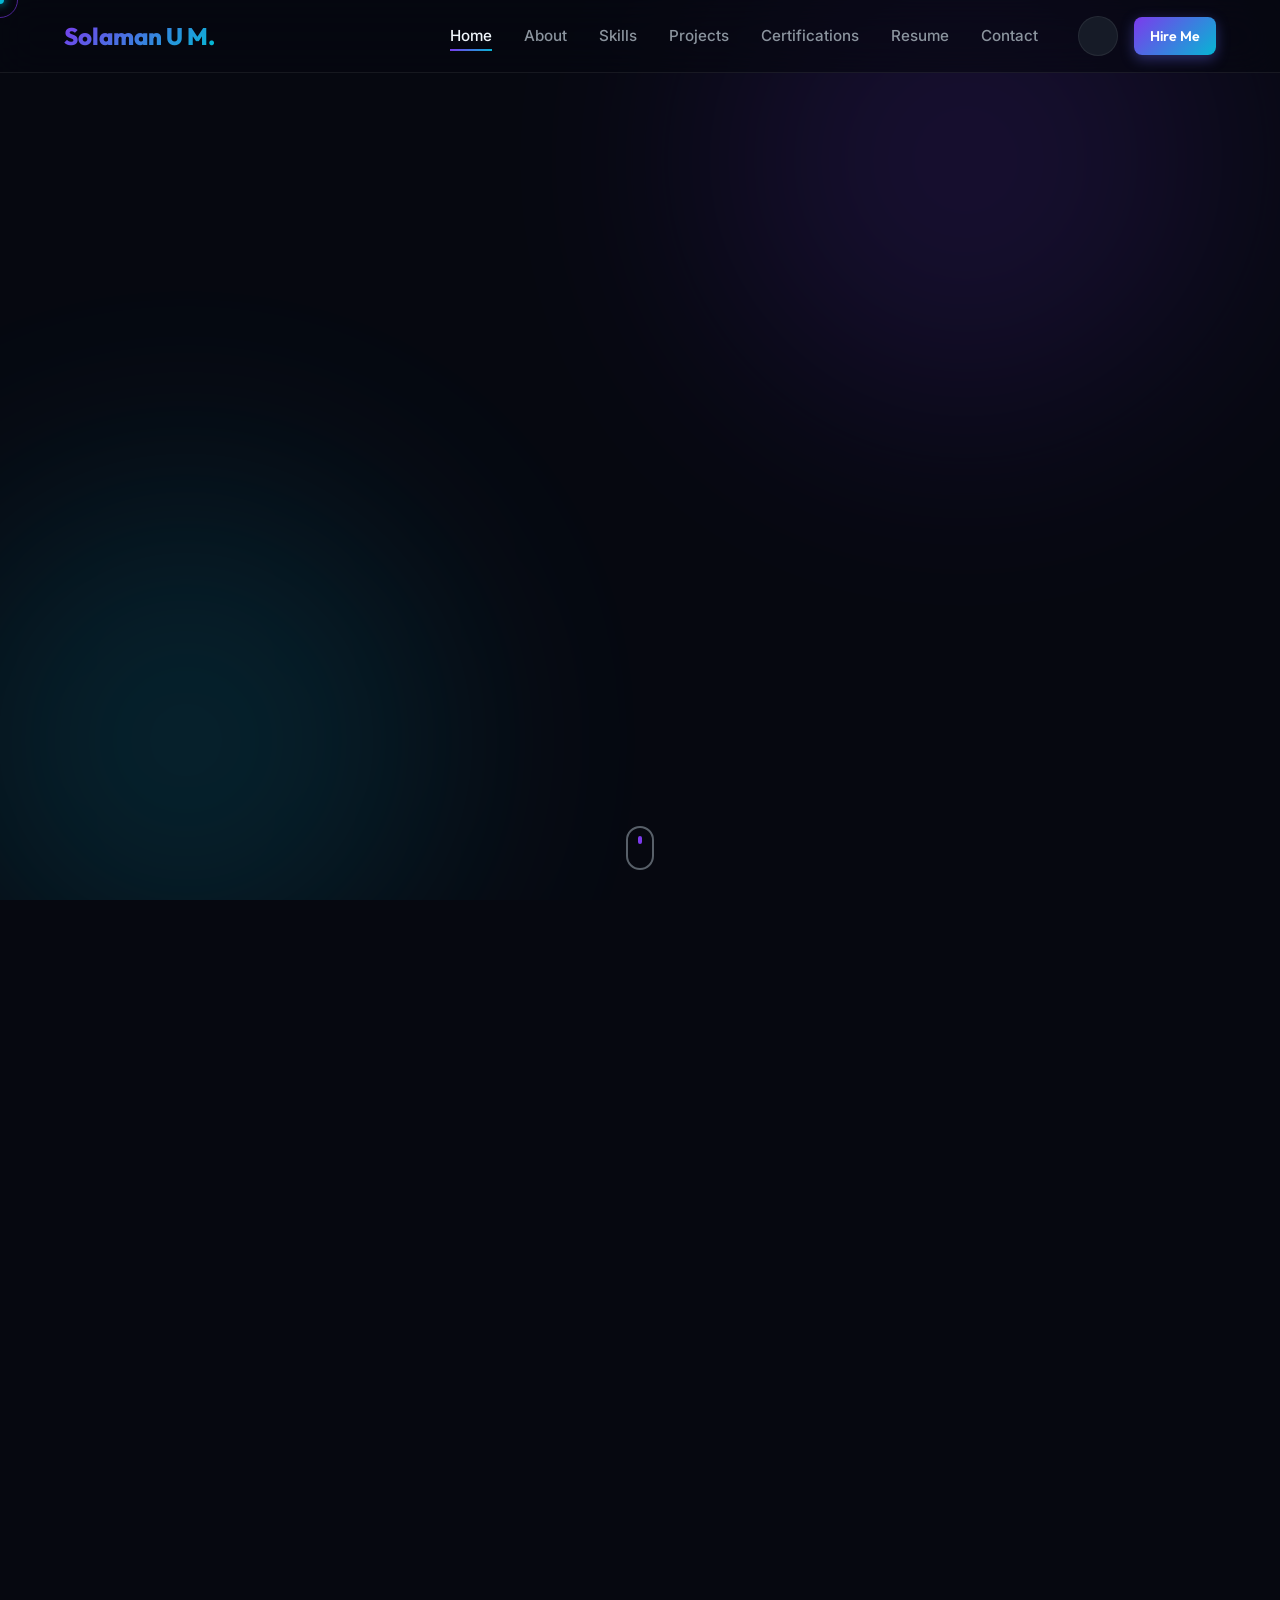
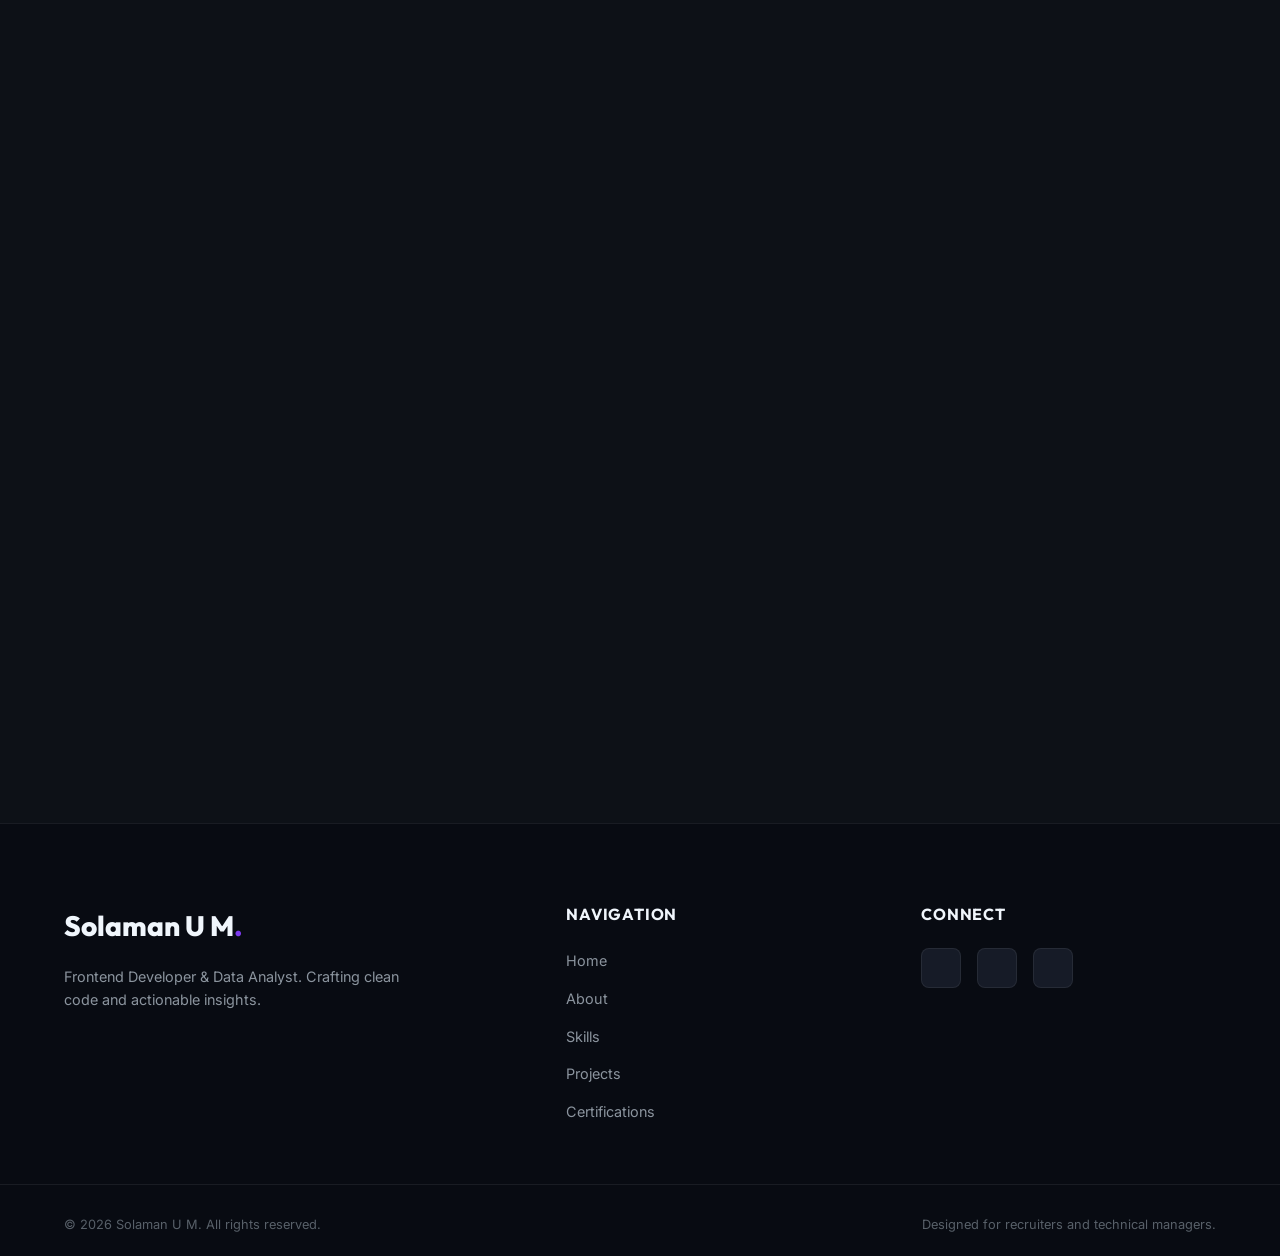
==== index.html @ 1ea19eae "Initial commit" ====
<!DOCTYPE html>
<html lang="en">
<head>
    <meta charset="UTF-8">
    <meta name="viewport" content="width=device-width, initial-scale=1.0">
    <title>Solaman U M | Portfolio - Frontend Developer & Data Analyst</title>
    
    <!-- SEO Meta Tags -->
    <meta name="description" content="Portfolio of Solaman U M, a Frontend Developer and Data Analyst specializing in React.js, Python, Django, Machine Learning, and Power BI. Discover projects, certifications, and resume.">
    <meta name="keywords" content="Solaman U M, Solaman, Portfolio, Frontend Developer, Data Analyst, React, Python, Django, Power BI, Machine Learning, India, MCA, Thrissur">
    <meta name="author" content="Solaman U M">
    
    <!-- Google Fonts -->
    <link rel="preconnect" href="https://fonts.googleapis.com">
    <link rel="preconnect" href="https://fonts.gstatic.com" crossorigin>
    <link href="https://fonts.googleapis.com/css2?family=Inter:wght@300;400;500;600;700&family=Outfit:wght@300;400;500;600;700;800&display=swap" rel="stylesheet">
    
    <!-- Lucide Icons -->
    <script src="https://unpkg.com/lucide@latest"></script>
    
    <!-- Custom CSS -->
    <link rel="stylesheet" href="style.css">
</head>
<body class="dark-mode">

    <!-- Custom Cursor -->
    <div class="cursor-dot" id="cursor-dot"></div>
    <div class="cursor-ring" id="cursor-ring"></div>

    <!-- Scroll Progress Bar -->
    <div class="scroll-progress" id="scroll-progress"></div>

    <!-- Navigation -->
    <nav class="navbar" id="navbar">
        <div class="nav-container">
            <a href="#" class="nav-logo">
                <span class="logo-text-gradient">Solaman U M</span><span class="logo-dot">.</span>
            </a>
            
            <!-- Mobile Menu Toggle -->
            <button class="mobile-toggle" aria-label="Toggle Menu" id="mobile-toggle">
                <i data-lucide="menu" class="menu-icon"></i>
                <i data-lucide="x" class="close-icon hidden"></i>
            </button>
            
            <!-- Nav Links -->
            <div class="nav-menu" id="nav-menu">
                <ul class="nav-list">
                    <li><a href="#home" class="nav-link active">Home</a></li>
                    <li><a href="#about" class="nav-link">About</a></li>
                    <li><a href="#skills" class="nav-link">Skills</a></li>
                    <li><a href="#projects" class="nav-link">Projects</a></li>
                    <li><a href="#certifications" class="nav-link">Certifications</a></li>
                    <li><a href="#resume-section" class="nav-link">Resume</a></li>
                    <li><a href="#contact" class="nav-link">Contact</a></li>
                </ul>
                <div class="nav-actions">
                    <!-- Theme Toggle -->
                    <button class="theme-toggle-btn" id="theme-toggle" aria-label="Toggle Theme">
                        <i data-lucide="sun" class="sun-icon"></i>
                        <i data-lucide="moon" class="moon-icon hidden"></i>
                    </button>
                    <!-- CTA Link -->
                    <a href="#contact" class="btn btn-sm btn-gradient">Hire Me</a>
                </div>
            </div>
        </div>
    </nav>

    <main>
        <!-- Hero Section -->
        <section id="home" class="hero-section">
            <div class="hero-bg-glows">
                <div class="glow glow-1"></div>
                <div class="glow glow-2"></div>
            </div>
            
            <div class="container hero-container">
                <div class="hero-content fade-in-up">
                    <div class="badge-container">
                        <span class="hero-badge">
                            <span class="pulse-dot"></span> Open to Work &amp; Collaborations
                        </span>
                    </div>
                    <p class="hero-greeting">Hi there, I'm</p>
                    <h1 class="hero-title">
                        <span class="hero-name">Solaman U M</span>
                    </h1>
                    <div class="hero-role-line">
                        <span class="role-static">I build&nbsp;</span>
                        <span class="typewriter" id="typewriter"></span><span class="typewriter-cursor">|</span>
                    </div>
                    <p class="hero-description">
                        A passionate <strong class="name-highlight">Frontend Developer &amp; Data Analyst</strong> who ships production-ready apps — from pixel-perfect React UIs to ML-powered dashboards and cloud-deployed microservices.
                    </p>
                    
                    <div class="hero-cta">
                        <a href="#projects" class="btn btn-lg btn-gradient">
                            <span>Explore My Work</span>
                            <i data-lucide="arrow-right" class="icon-sm"></i>
                        </a>
                        <a href="resume.html" target="_blank" class="btn btn-lg btn-outline">
                            <span>View Resume</span>
                            <i data-lucide="file-text" class="icon-sm"></i>
                        </a>
                    </div>
                    
                    <div class="hero-socials">
                        <a href="https://www.linkedin.com/in/solaman-um-b4264427b/" target="_blank" rel="noopener" class="social-pill social-pill--linkedin" aria-label="LinkedIn">
                            <i data-lucide="linkedin" class="social-pill-icon"></i>
                            <span class="social-pill-label">LinkedIn</span>
                        </a>
                        <a href="mailto:solamanum@gmail.com" class="social-pill social-pill--email" aria-label="Send Email">
                            <i data-lucide="message-circle" class="social-pill-icon"></i>
                            <span class="social-pill-label">Message</span>
                        </a>
                        <a href="tel:+919526127632" class="social-pill social-pill--phone" aria-label="Call Phone">
                            <i data-lucide="phone" class="social-pill-icon"></i>
                            <span class="social-pill-label">+91 9526127632</span>
                        </a>
                    </div>

                    <!-- Tech Stack Strip -->
                    <div class="tech-strip">
                        <span class="tech-strip-label">Tech Stack</span>
                        <div class="tech-icons">
                            <span class="tech-icon" title="React.js"><img src="https://cdn.jsdelivr.net/gh/devicons/devicon@latest/icons/react/react-original.svg" alt="React"></span>
                            <span class="tech-icon" title="Python"><img src="https://cdn.jsdelivr.net/gh/devicons/devicon@latest/icons/python/python-original.svg" alt="Python"></span>
                            <span class="tech-icon" title="Next.js"><img src="https://cdn.jsdelivr.net/gh/devicons/devicon@latest/icons/nextjs/nextjs-original.svg" alt="Next.js"></span>
                            <span class="tech-icon" title="TypeScript"><img src="https://cdn.jsdelivr.net/gh/devicons/devicon@latest/icons/typescript/typescript-original.svg" alt="TypeScript"></span>
                            <span class="tech-icon" title="Django"><img src="https://cdn.jsdelivr.net/gh/devicons/devicon@latest/icons/django/django-plain.svg" alt="Django"></span>
                            <span class="tech-icon" title="Docker"><img src="https://cdn.jsdelivr.net/gh/devicons/devicon@latest/icons/docker/docker-original.svg" alt="Docker"></span>
                            <span class="tech-icon" title="Azure"><img src="https://cdn.jsdelivr.net/gh/devicons/devicon@latest/icons/azure/azure-original.svg" alt="Azure"></span>
                            <span class="tech-icon" title="Power BI"><img src="https://cdn.jsdelivr.net/gh/devicons/devicon@latest/icons/javascript/javascript-original.svg" alt="JS"></span>
                        </div>
                    </div>
                </div>
                
                <div class="hero-visual fade-in-up delay-200">
                    <div class="visual-card-wrapper">
                        <!-- Card 1: Code Block -->
                        <div class="visual-card code-card floating-1">
                            <div class="card-header">
                                <span class="dot red"></span>
                                <span class="dot yellow"></span>
                                <span class="dot green"></span>
                                <span class="card-title-text">App.js</span>
                            </div>
                            <pre class="code-content"><code><span class="keyword">const</span> <span class="function">Developer</span> = () => {
  <span class="keyword">return</span> (
    <span class="tag">&lt;</span><span class="component">Portfolio</span><span class="tag">&gt;</span>
      <span class="tag">&lt;</span><span class="component">React</span> <span class="attr">focus</span>=<span class="string">"UI/UX"</span> <span class="tag">/&gt;</span>
      <span class="tag">&lt;</span><span class="component">Python</span> <span class="attr">ML</span>={<span class="variable">true</span>} <span class="tag">/&gt;</span>
      <span class="tag">&lt;</span><span class="component">PowerBI</span> <span class="attr">data</span>=<span class="variable">"metrics"</span> <span class="tag">/&gt;</span>
    <span class="tag">&lt;/</span><span class="component">Portfolio</span><span class="tag">&gt;</span>
  );
}</code></pre>
                        </div>
                        
                        <!-- Card 2: Metrics Dashboard Mockup -->
                        <div class="visual-card metrics-card floating-2">
                            <div class="metrics-header">
                                <span class="metrics-title">ML Accuracy</span>
                                <span class="metrics-value text-gradient">85%</span>
                            </div>
                            <div class="metrics-chart">
                                <div class="bar-chart-container">
                                    <div class="chart-bar" style="height: 45%;"></div>
                                    <div class="chart-bar" style="height: 60%;"></div>
                                    <div class="chart-bar active" style="height: 85%;"></div>
                                    <div class="chart-bar" style="height: 50%;"></div>
                                    <div class="chart-bar" style="height: 70%;"></div>
                                </div>
                            </div>
                            <p class="metrics-label">Breast Cancer Prediction Model</p>
                        </div>
                        
                        <!-- Card 3: Profile Summary Mini -->
                        <div class="visual-card profile-card floating-3">
                            <div class="profile-header">
                                <div class="profile-avatar">S</div>
                                <div class="profile-meta">
                                    <h4>Solaman U M</h4>
                                    <p>MCA Candidate</p>
                                </div>
                            </div>
                            <div class="tag-cloud">
                                <span class="mini-tag">React.js</span>
                                <span class="mini-tag">Python</span>
                                <span class="mini-tag">Django</span>
                                <span class="mini-tag">Power BI</span>
                            </div>
                        </div>
                    </div>
                </div>
            </div>
            
            <a href="#about" class="scroll-indicator" aria-label="Scroll Down">
                <span class="mouse-icon">
                    <span class="wheel"></span>
                </span>
            </a>
        </section>

        <!-- About Section -->
        <section id="about" class="about-section section-padding">
            <div class="container">
                <div class="section-title-wrapper fade-in-up">
                    <span class="section-subtitle">Who I Am</span>
                    <h2 class="section-title">About Me</h2>
                    <div class="title-underline"></div>
                </div>
                
                <div class="about-grid">
                    <div class="about-info-panel fade-in-up">
                        <h3 class="about-heading">Blending technical expertise with analytical insights</h3>
                        <p class="about-text">
                            I am currently pursuing my <strong>Master's degree in Computer Applications (MCA)</strong> at the <em>Nehru College of Engineering and Research Centre</em> in Thrissur, India (Class of 2026). My academic foundation, combined with hands-on project experience, has enabled me to bridge the gap between creative frontend development and complex data engineering.
                        </p>
                        <p class="about-text">
                            Whether it's building interactive user interfaces with <strong>React.js</strong> and <strong>Bootstrap</strong> or deploying custom machine learning models using <strong>Flask</strong> and <strong>Django</strong>, I thrive on writing clean, maintainable code. My experience extends to data visualization with <strong>Power BI</strong>, where I uncover key drivers that help improve marketing and product strategies.
                        </p>
                        
                        <div class="about-details-list">
                            <div class="detail-item">
                                <i data-lucide="graduation-cap" class="detail-icon"></i>
                                <div>
                                    <h5>MCA Graduate Program</h5>
                                    <p>Nehru College of Engineering (2024 - 2026)</p>
                                </div>
                            </div>
                            <div class="detail-item">
                                <i data-lucide="map-pin" class="detail-icon"></i>
                                <div>
                                    <h5>Location</h5>
                                    <p>Thrissur, Kerala, India</p>
                                </div>
                            </div>
                            <div class="detail-item">
                                <i data-lucide="briefcase" class="detail-icon"></i>
                                <div>
                                    <h5>Interests</h5>
                                    <p>Frontend Development, Web Apps, ML, NLP & Data Analytics</p>
                                </div>
                            </div>
                        </div>
                    </div>
                    
                    <div class="about-stats-panel fade-in-up delay-200">
                        <div class="stat-card">
                            <div class="stat-num text-gradient">6+</div>
                            <div class="stat-label">Core Projects Completed</div>
                        </div>
                        <div class="stat-card">
                            <div class="stat-num text-gradient">15+</div>
                            <div class="stat-label">Industry Certifications</div>
                        </div>
                        <div class="stat-card">
                            <div class="stat-num text-gradient">95%</div>
                            <div class="stat-label">Client/User Satisfaction</div>
                        </div>
                        <div class="stat-card">
                            <div class="stat-num text-gradient">40%</div>
                            <div class="stat-label">ML Data Processing Speedup</div>
                        </div>
                    </div>
                </div>
            </div>
        </section>

        <!-- Skills Section -->
        <section id="skills" class="skills-section section-padding bg-alt">
            <div class="container">
                <div class="section-title-wrapper fade-in-up">
                    <span class="section-subtitle">What I Bring to the Table</span>
                    <h2 class="section-title">Skills & Interests</h2>
                    <div class="title-underline"></div>
                </div>
                
                <div class="skills-grid">
                    <!-- Frontend Skills -->
                    <div class="skills-card fade-in-up">
                        <div class="skills-header">
                            <i data-lucide="layout" class="skills-cat-icon"></i>
                            <h3>Frontend Technologies</h3>
                        </div>
                        <p class="skills-desc">Designing highly responsive, modular, and accessible user interfaces.</p>
                        <ul class="skills-list">
                            <li>
                                <div class="skill-name-percent">
                                    <span>React.js</span>
                                    <span>80%</span>
                                </div>
                                <div class="progress-bar"><div class="progress-fill" data-percent="80%"></div></div>
                            </li>
                            <li>
                                <div class="skill-name-percent">
                                    <span>HTML5 & CSS3</span>
                                    <span>90%</span>
                                </div>
                                <div class="progress-bar"><div class="progress-fill" data-percent="90%"></div></div>
                            </li>
                            <li>
                                <div class="skill-name-percent">
                                    <span>Bootstrap</span>
                                    <span>85%</span>
                                </div>
                                <div class="progress-bar"><div class="progress-fill" data-percent="85%"></div></div>
                            </li>
                        </ul>
                    </div>

                    <!-- Programming & Backend -->
                    <div class="skills-card fade-in-up delay-100">
                        <div class="skills-header">
                            <i data-lucide="code" class="skills-cat-icon"></i>
                            <h3>Programming & Backend</h3>
                        </div>
                        <p class="skills-desc">Writing clean logical code and creating backend services/APIs.</p>
                        <ul class="skills-list">
                            <li>
                                <div class="skill-name-percent">
                                    <span>Python (Flask/Django)</span>
                                    <span>85%</span>
                                </div>
                                <div class="progress-bar"><div class="progress-fill" data-percent="85%"></div></div>
                            </li>
                            <li>
                                <div class="skill-name-percent">
                                    <span>C++</span>
                                    <span>75%</span>
                                </div>
                                <div class="progress-bar"><div class="progress-fill" data-percent="75%"></div></div>
                            </li>
                            <li>
                                <div class="skill-name-percent">
                                    <span>SQL Databases</span>
                                    <span>80%</span>
                                </div>
                                <div class="progress-bar"><div class="progress-fill" data-percent="80%"></div></div>
                            </li>
                        </ul>
                    </div>

                    <!-- Data Analytics & ML -->
                    <div class="skills-card fade-in-up delay-200">
                        <div class="skills-header">
                            <i data-lucide="bar-chart-2" class="skills-cat-icon"></i>
                            <h3>Data Analytics & ML</h3>
                        </div>
                        <p class="skills-desc">Applying statistical models and visualizing insights to guide actions.</p>
                        <ul class="skills-list">
                            <li>
                                <div class="skill-name-percent">
                                    <span>Power BI (Visualization)</span>
                                    <span>85%</span>
                                </div>
                                <div class="progress-bar"><div class="progress-fill" data-percent="85%"></div></div>
                            </li>
                            <li>
                                <div class="skill-name-percent">
                                    <span>Scikit-learn & Pandas</span>
                                    <span>80%</span>
                                </div>
                                <div class="progress-bar"><div class="progress-fill" data-percent="80%"></div></div>
                            </li>
                            <li>
                                <div class="skill-name-percent">
                                    <span>Supervised/Unsupervised ML</span>
                                    <span>75%</span>
                                </div>
                                <div class="progress-bar"><div class="progress-fill" data-percent="75%"></div></div>
                            </li>
                        </ul>
                    </div>

                    <!-- Soft Skills -->
                    <div class="skills-card fade-in-up delay-300">
                        <div class="skills-header">
                            <i data-lucide="users" class="skills-cat-icon"></i>
                            <h3>Professional Qualities</h3>
                        </div>
                        <p class="skills-desc">Critical competencies that facilitate team success and project execution.</p>
                        <ul class="skills-list">
                            <li>
                                <div class="skill-name-percent">
                                    <span>Data-driven Decision Making</span>
                                    <span>90%</span>
                                </div>
                                <div class="progress-bar"><div class="progress-fill" data-percent="90%"></div></div>
                            </li>
                            <li>
                                <div class="skill-name-percent">
                                    <span>Critical Thinking & Logic</span>
                                    <span>85%</span>
                                </div>
                                <div class="progress-bar"><div class="progress-fill" data-percent="85%"></div></div>
                            </li>
                            <li>
                                <div class="skill-name-percent">
                                    <span>Agile Software Development</span>
                                    <span>80%</span>
                                </div>
                                <div class="progress-bar"><div class="progress-fill" data-percent="80%"></div></div>
                            </li>
                        </ul>
                    </div>
                </div>
            </div>
        </section>

        <!-- Projects Section -->
        <section id="projects" class="projects-section section-padding">
            <div class="container">
                <div class="section-title-wrapper fade-in-up">
                    <span class="section-subtitle">My Portfolio</span>
                    <h2 class="section-title">Featured Projects</h2>
                    <div class="title-underline"></div>
                </div>

                <!-- Projects Filter Buttons -->
                <div class="filter-wrapper fade-in-up">
                    <button class="filter-btn active" data-filter="all">All Projects</button>
                    <button class="filter-btn" data-filter="web">Web Dev</button>
                    <button class="filter-btn" data-filter="ml">ML & NLP</button>
                    <button class="filter-btn" data-filter="analytics">Data Analytics</button>
                </div>

                <!-- Projects Grid -->
                <div class="projects-grid">
                    <!-- Project POC 46: Creator Distribution Funnel -->
                    <article class="project-card fade-in-up" data-category="web">
                        <div class="project-img-placeholder gradient-project-5">
                            <i data-lucide="pie-chart" class="project-icon-bg"></i>
                            <div class="project-badge">Full Stack / Azure</div>
                        </div>
                        <div class="project-info">
                            <h3 class="project-title">POC 46 Creator Distribution Funnel</h3>
                            <p class="project-summary">Designed, developed, and deployed an interactive distribution model forecasting creator analytics. Developed during the Real Rails Internship Program.</p>
                            
                            <ul class="project-points">
                                <li>Engineered a fast, responsive frontend using Next.js, TypeScript, and Tailwind CSS following Spec-Driven Development.</li>
                                <li>Built the backend API using FastAPI and deployed the containerized system (Docker) on Azure Container Apps.</li>
                            </ul>
                            
                            <div class="project-tags">
                                <span>Next.js</span>
                                <span>FastAPI</span>
                                <span>Tailwind CSS</span>
                                <span>Docker</span>
                                <span>Azure</span>
                            </div>
                            
                            <div class="project-links">
                                <a href="https://github.com/solaman-um-b4264427b" target="_blank" rel="noopener" class="project-link" aria-label="GitHub Repository">
                                    <i data-lucide="github"></i> Code
                                </a>
                                <a href="https://lnkd.in/gmwh8nF4" target="_blank" rel="noopener" class="project-link" aria-label="Live Demo">
                                    <i data-lucide="external-link"></i> Demo
                                </a>
                            </div>
                        </div>
                    </article>

                    <!-- Project POC 42: Mobile Ad Journey -->
                    <article class="project-card fade-in-up delay-100" data-category="web">
                        <div class="project-img-placeholder gradient-project-1">
                            <i data-lucide="navigation" class="project-icon-bg"></i>
                            <div class="project-badge">Cloud Web App</div>
                        </div>
                        <div class="project-info">
                            <h3 class="project-title">POC 42 Mobile Ad Journey</h3>
                            <p class="project-summary">Developed a cloud-deployed ad journey tracker visualizing ad routing, user flows, and conversion metrics.</p>
                            
                            <ul class="project-points">
                                <li>Implemented responsive frontend modules with Next.js, TypeScript, and Tailwind CSS.</li>
                                <li>Configured Docker images and managed automated pipelines for deployment on Azure Container Apps.</li>
                            </ul>
                            
                            <div class="project-tags">
                                <span>Next.js</span>
                                <span>TypeScript</span>
                                <span>Tailwind CSS</span>
                                <span>Docker</span>
                                <span>Azure</span>
                            </div>
                            
                            <div class="project-links">
                                <a href="https://github.com/solaman-um-b4264427b" target="_blank" rel="noopener" class="project-link" aria-label="GitHub Repository">
                                    <i data-lucide="github"></i> Code
                                </a>
                                <a href="https://lnkd.in/g8vgKG-G" target="_blank" rel="noopener" class="project-link" aria-label="Live Demo">
                                    <i data-lucide="external-link"></i> Demo
                                </a>
                            </div>
                        </div>
                    </article>

                    <!-- Project 1: Breast Cancer Prediction -->
                    <article class="project-card fade-in-up" data-category="ml">
                        <div class="project-img-placeholder gradient-project-1">
                            <i data-lucide="activity" class="project-icon-bg"></i>
                            <div class="project-badge">Machine Learning</div>
                        </div>
                        <div class="project-info">
                            <h3 class="project-title">Breast Cancer Prediction Web App</h3>
                            <p class="project-summary">Enhanced a classification model with 85% accuracy using clinical data from 500+ patients and deployed it with Flask.</p>
                            
                            <ul class="project-points">
                                <li>Implemented Flask API interface enabling real-time diagnostic predictions with a 95% user satisfaction rating.</li>
                                <li>Integrated data preprocessing pipelines, optimizing loading and visualization processes by 40%.</li>
                            </ul>
                            
                            <div class="project-tags">
                                <span>Python</span>
                                <span>Flask</span>
                                <span>Scikit-learn</span>
                                <span>Pandas</span>
                                <span>HTML/CSS</span>
                            </div>
                            
                            <div class="project-links">
                                <a href="https://github.com/solaman-um-b4264427b" target="_blank" rel="noopener" class="project-link" aria-label="GitHub Repository">
                                    <i data-lucide="github"></i> Code
                                </a>
                                <a href="#" class="project-link disabled" onclick="return false;" aria-label="Live Demo Unavailable">
                                    <i data-lucide="external-link"></i> Demo
                                </a>
                            </div>
                        </div>
                    </article>

                    <!-- Project 2: Book Recommending Chatbot -->
                    <article class="project-card fade-in-up delay-100" data-category="ml">
                        <div class="project-img-placeholder gradient-project-2">
                            <i data-lucide="message-square" class="project-icon-bg"></i>
                            <div class="project-badge">NLP / Chatbot</div>
                        </div>
                        <div class="project-info">
                            <h3 class="project-title">RASA Book Recommending Chatbot</h3>
                            <p class="project-summary">Developed an automated conversational agent using the Rasa framework to assist users in selecting and reviewing books.</p>
                            
                            <ul class="project-points">
                                <li>Designed intents (ask_book_recommendation, ask_user_reviews) and custom actions to output contextual suggestions.</li>
                                <li>Configured slots, entities, and forms to extract user preferences, with a fully interactive web messaging interface.</li>
                            </ul>
                            
                            <div class="project-tags">
                                <span>Rasa NLU</span>
                                <span>Python</span>
                                <span>JSON APIs</span>
                                <span>JavaScript</span>
                            </div>
                            
                            <div class="project-links">
                                <a href="https://github.com/solaman-um-b4264427b" target="_blank" rel="noopener" class="project-link" aria-label="GitHub Repository">
                                    <i data-lucide="github"></i> Code
                                </a>
                                <a href="#" class="project-link disabled" onclick="return false;">
                                    <i data-lucide="external-link"></i> Demo
                                </a>
                            </div>
                        </div>
                    </article>

                    <!-- Project 3: Spotify Explicit Content Analysis -->
                    <article class="project-card fade-in-up delay-200" data-category="ml">
                        <div class="project-img-placeholder gradient-project-3">
                            <i data-lucide="music" class="project-icon-bg"></i>
                            <div class="project-badge">NLP & Analytics</div>
                        </div>
                        <div class="project-info">
                            <h3 class="project-title">Spotify Explicit Lyrics Analysis</h3>
                            <p class="project-summary">Preprocessed and analyzed over 10,000 song lyrics using Natural Language Processing techniques to predict track popularity.</p>
                            
                            <ul class="project-points">
                                <li>Engineered NLP pipelines using tokenization, stopword removal, and lemmatization for feature extraction.</li>
                                <li>Achieved 82% classification accuracy matching emotional sentiments and explicit markers against global rating indexes.</li>
                            </ul>
                            
                            <div class="project-tags">
                                <span>Python</span>
                                <span>NLP</span>
                                <span>NLTK / SpaCy</span>
                                <span>Scikit-learn</span>
                                <span>Pandas</span>
                            </div>
                            
                            <div class="project-links">
                                <a href="https://github.com/solaman-um-b4264427b" target="_blank" rel="noopener" class="project-link" aria-label="GitHub Repository">
                                    <i data-lucide="github"></i> Code
                                </a>
                                <a href="#" class="project-link disabled" onclick="return false;">
                                    <i data-lucide="external-link"></i> Demo
                                </a>
                            </div>
                        </div>
                    </article>

                    <!-- Project 4: Hot Wheels E-commerce -->
                    <article class="project-card fade-in-up" data-category="web">
                        <div class="project-img-placeholder gradient-project-4">
                            <i data-lucide="shopping-bag" class="project-icon-bg"></i>
                            <div class="project-badge">Django Web App</div>
                        </div>
                        <div class="project-info">
                            <h3 class="project-title">Hot Wheels E-Commerce Platform</h3>
                            <p class="project-summary">Built a Django-based online marketplace for collectible toy cars, integrating catalog browsing, cart actions, and checkouts.</p>
                            
                            <ul class="project-points">
                                <li>Developed clean CRUD operations, Django session-based shopping cart management, and user authentication modules.</li>
                                <li>Engineered a custom administrator dashboard to update product inventories, monitor stock logs, and track sales metrics.</li>
                            </ul>
                            
                            <div class="project-tags">
                                <span>Python</span>
                                <span>Django</span>
                                <span>SQLite</span>
                                <span>HTML5/CSS3</span>
                                <span>Bootstrap</span>
                            </div>
                            
                            <div class="project-links">
                                <a href="https://github.com/solaman-um-b4264427b" target="_blank" rel="noopener" class="project-link" aria-label="GitHub Repository">
                                    <i data-lucide="github"></i> Code
                                </a>
                                <a href="#" class="project-link disabled" onclick="return false;">
                                    <i data-lucide="external-link"></i> Demo
                                </a>
                            </div>
                        </div>
                    </article>

                    <!-- Project 5: Play Store Analysis -->
                    <article class="project-card fade-in-up delay-100" data-category="analytics">
                        <div class="project-img-placeholder gradient-project-5">
                            <i data-lucide="pie-chart" class="project-icon-bg"></i>
                            <div class="project-badge">Business Intelligence</div>
                        </div>
                        <div class="project-info">
                            <h3 class="project-title">Play Store Apps Download Analysis</h3>
                            <p class="project-summary">Conducted descriptive and predictive diagnostic analyses on 1M+ Google Play Store records via custom Power BI reports.</p>
                            
                            <ul class="project-points">
                                <li>Isolated key ranking parameters driving user installations, resulting in a 20% improvement in targeted app marketing strategies.</li>
                                <li>Designed interactive cross-filtering dashboards highlighting metrics on sizing, pricing, and category performance.</li>
                            </ul>
                            
                            <div class="project-tags">
                                <span>Power BI</span>
                                <span>DAX</span>
                                <span>Data Modeling</span>
                                <span>Excel</span>
                                <span>SQL</span>
                            </div>
                            
                            <div class="project-links">
                                <a href="https://www.linkedin.com/in/solaman-um-b4264427b/" target="_blank" rel="noopener" class="project-link">
                                    <i data-lucide="linkedin"></i> View Details
                                </a>
                            </div>
                        </div>
                    </article>

                    <!-- Project 6: College Canteen System -->
                    <article class="project-card fade-in-up delay-200" data-category="web">
                        <div class="project-img-placeholder gradient-project-6">
                            <i data-lucide="coffee" class="project-icon-bg"></i>
                            <div class="project-badge">Full Stack System</div>
                        </div>
                        <div class="project-info">
                            <h3 class="project-title">Digital College Canteen Manager</h3>
                            <p class="project-summary">Created an online dining manager system that enables easy booking of food items, streamlining canteen access for all users.</p>
                            
                            <ul class="project-points">
                                <li>Developed pre-booking capabilities to reduce long on-site lines and manage kitchen inventories.</li>
                                <li>Integrated centralized logs to generate reports on daily demand, waste metrics, and peak transaction hours.</li>
                            </ul>
                            
                            <div class="project-tags">
                                <span>React.js</span>
                                <span>Node.js</span>
                                <span>SQL</span>
                                <span>Express</span>
                                <span>CSS Modules</span>
                            </div>
                            
                            <div class="project-links">
                                <a href="https://github.com/solaman-um-b4264427b" target="_blank" rel="noopener" class="project-link" aria-label="GitHub Repository">
                                    <i data-lucide="github"></i> Code
                                </a>
                                <a href="#" class="project-link disabled" onclick="return false;">
                                    <i data-lucide="external-link"></i> Demo
                                </a>
                            </div>
                        </div>
                    </article>
                </div>
            </div>
        </section>

        <!-- Certifications Section -->
        <section id="certifications" class="certifications-section section-padding bg-alt">
            <div class="container">
                <div class="section-title-wrapper fade-in-up">
                    <span class="section-subtitle">Credentials</span>
                    <h2 class="section-title">Certifications & Training</h2>
                    <div class="title-underline"></div>
                </div>

                <div class="certifications-grid">
                    <!-- IIT Bombay Python -->
                    <div class="cert-card fade-in-up">
                        <div class="cert-icon-box">
                            <i data-lucide="award" class="cert-icon"></i>
                        </div>
                        <div class="cert-body">
                            <h4>Python Programming</h4>
                            <p class="cert-issuer">IIT Bombay (via EduPyramids)</p>
                            <span class="cert-date">Issued: 2024</span>
                        </div>
                    </div>

                    <!-- Cloud Computing NPTEL -->
                    <div class="cert-card fade-in-up delay-50">
                        <div class="cert-icon-box">
                            <i data-lucide="cloud" class="cert-icon"></i>
                        </div>
                        <div class="cert-body">
                            <h4>Cloud Computing</h4>
                            <p class="cert-issuer">NPTEL / SWAYAM</p>
                            <span class="cert-date">National Coordination</span>
                        </div>
                    </div>

                    <!-- IBM Data Analytics -->
                    <div class="cert-card fade-in-up delay-100">
                        <div class="cert-icon-box">
                            <i data-lucide="binary" class="cert-icon"></i>
                        </div>
                        <div class="cert-body">
                            <h4>Data Analytics Certificate</h4>
                            <p class="cert-issuer">IBM Professional</p>
                            <span class="cert-date">Data Mining & Wrangling</span>
                        </div>
                    </div>

                    <!-- Full Stack Intro Django -->
                    <div class="cert-card fade-in-up delay-150">
                        <div class="cert-icon-box">
                            <i data-lucide="server" class="cert-icon"></i>
                        </div>
                        <div class="cert-body">
                            <h4>Introduction to Full Stack Web Development</h4>
                            <p class="cert-issuer">Python & Django Specialist</p>
                            <span class="cert-date">Backend Integration</span>
                        </div>
                    </div>

                    <!-- Bigdata Analytics & Data Science -->
                    <div class="cert-card fade-in-up delay-200">
                        <div class="cert-icon-box">
                            <i data-lucide="database" class="cert-icon"></i>
                        </div>
                        <div class="cert-body">
                            <h4>Bigdata Analytics and Data Science</h4>
                            <p class="cert-issuer">National Council for Technology & Training</p>
                            <span class="cert-date">Corporate Training</span>
                        </div>
                    </div>

                    <!-- SQL Basic -->
                    <div class="cert-card fade-in-up delay-250">
                        <div class="cert-icon-box">
                            <i data-lucide="key-round" class="cert-icon"></i>
                        </div>
                        <div class="cert-body">
                            <h4>SQL (Basic)</h4>
                            <p class="cert-issuer">Relational Database Queries</p>
                            <span class="cert-date">Schema Design & Indexing</span>
                        </div>
                    </div>
                </div>

                <!-- Real Rails Internship Achievement -->
                <div class="real-rails-showcase fade-in-up">
                    <div class="rr-header">
                        <div class="rr-badge-row">
                            <span class="rr-badge">🎓 Internship Completion</span>
                            <span class="rr-date">2025 · Infocreon Solutions Pvt. Ltd.</span>
                        </div>
                        <div class="rr-title-row">
                            <i data-lucide="trophy" class="rr-trophy-icon"></i>
                            <div>
                                <h3>Real Rails Internship Program</h3>
                                <p>Successfully completed an industry-grade engineering internship — moving products from <strong>idea → development → testing → cloud deployment</strong> following Spec-Driven Development practices.</p>
                            </div>
                        </div>
                    </div>

                    <div class="rr-body">
                        <div class="rr-skills-col">
                            <h4 class="rr-col-title"><i data-lucide="layers"></i> Technologies Mastered</h4>
                            <ul class="rr-skills-list">
                                <li><i data-lucide="check-circle-2"></i> Next.js, TypeScript &amp; Tailwind CSS</li>
                                <li><i data-lucide="check-circle-2"></i> FastAPI Backend Development</li>
                                <li><i data-lucide="check-circle-2"></i> Data Visualization &amp; Dashboard Engineering</li>
                                <li><i data-lucide="check-circle-2"></i> Docker Containerization</li>
                                <li><i data-lucide="check-circle-2"></i> Azure Container Apps (Cloud Deployment)</li>
                                <li><i data-lucide="check-circle-2"></i> Spec-Driven Development Methodology</li>
                                <li><i data-lucide="check-circle-2"></i> Selenium Automation Testing</li>
                                <li><i data-lucide="check-circle-2"></i> Introduction to Agentic AI Concepts</li>
                            </ul>
                        </div>

                        <div class="rr-projects-col">
                            <h4 class="rr-col-title"><i data-lucide="rocket"></i> Deployed Projects</h4>
                            <a href="https://lnkd.in/g8vgKG-G" target="_blank" rel="noopener" class="rr-project-card">
                                <div class="rr-project-icon" style="background: linear-gradient(135deg,#6366f1,#06b6d4);">
                                    <i data-lucide="navigation"></i>
                                </div>
                                <div class="rr-project-info">
                                    <span class="rr-project-name">POC 42 · Mobile Ad Journey</span>
                                    <span class="rr-project-stack">Next.js · FastAPI · Docker · Azure</span>
                                </div>
                                <i data-lucide="external-link" class="rr-ext-icon"></i>
                            </a>
                            <a href="https://lnkd.in/gmwh8nF4" target="_blank" rel="noopener" class="rr-project-card">
                                <div class="rr-project-icon" style="background: linear-gradient(135deg,#f59e0b,#ef4444);">
                                    <i data-lucide="pie-chart"></i>
                                </div>
                                <div class="rr-project-info">
                                    <span class="rr-project-name">POC 46 · Creator Distribution Funnel</span>
                                    <span class="rr-project-stack">Next.js · FastAPI · Docker · Azure</span>
                                </div>
                                <i data-lucide="external-link" class="rr-ext-icon"></i>
                            </a>

                            <div class="rr-footer-links">
                                <a href="https://lnkd.in/gKkWWT-n" target="_blank" rel="noopener" class="rr-verify-btn">
                                    <i data-lucide="badge-check"></i> View Certificate
                                </a>
                                <a href="https://www.linkedin.com/in/solaman-um-b4264427b/" target="_blank" rel="noopener" class="rr-verify-btn rr-li-btn">
                                    <i data-lucide="linkedin"></i> LinkedIn Post
                                </a>
                            </div>
                        </div>
                    </div>
                </div>

                <!-- Infosys Springboard Sub-Section -->
                <div class="springboard-showcase fade-in-up">
                    <div class="springboard-header">
                        <i data-lucide="check-square" class="springboard-icon"></i>
                        <div>
                            <h3>Infosys Springboard Accreditations</h3>
                            <p>Completed intensive training paths covering fundamental engineering concepts:</p>
                        </div>
                    </div>
                    <div class="springboard-chips-container">
                        <span class="springboard-chip">Business Intelligence</span>
                        <span class="springboard-chip">ER Modeling</span>
                        <span class="springboard-chip">Multidimensional Data Modeling</span>
                        <span class="springboard-chip">Agile Software Development</span>
                        <span class="springboard-chip">Microsoft Power BI</span>
                        <span class="springboard-chip">Advanced Excel Analytics</span>
                        <span class="springboard-chip">Data Science Fundamentals</span>
                        <span class="springboard-chip">Cloud Technologies</span>
                        <span class="springboard-chip">Big Data Architecture</span>
                        <span class="springboard-chip">Software Engineering Principles</span>
                    </div>
                </div>
            </div>
        </section>

        <!-- Resume Section -->
        <section id="resume-section" class="resume-section-preview section-padding">
            <div class="container">
                <div class="section-title-wrapper fade-in-up">
                    <span class="section-subtitle">Education & Timeline</span>
                    <h2 class="section-title">Academic & Resume Details</h2>
                    <div class="title-underline"></div>
                </div>

                <div class="resume-preview-container fade-in-up">
                    <div class="resume-preview-sidebar">
                        <div class="preview-avatar">S</div>
                        <h3>Solaman U M</h3>
                        <p class="preview-role">Frontend Developer & Data Analyst</p>
                        
                        <div class="preview-contact-info">
                            <div class="p-info-item">
                                <i data-lucide="mail"></i>
                                <span>solamanum@gmail.com</span>
                            </div>
                            <div class="p-info-item">
                                <i data-lucide="phone"></i>
                                <span>+91-9526127632</span>
                            </div>
                            <div class="p-info-item">
                                <i data-lucide="map-pin"></i>
                                <span>Thrissur, Kerala, India</span>
                            </div>
                        </div>

                        <a href="resume.html" target="_blank" class="btn btn-md btn-gradient btn-full">
                            <i data-lucide="printer"></i>
                            <span>Print / Save Resume</span>
                        </a>
                    </div>

                    <div class="resume-preview-main">
                        <div class="preview-section">
                            <h4 class="preview-section-title"><i data-lucide="graduation-cap"></i> Education</h4>
                            <div class="timeline-block">
                                <div class="timeline-dot"></div>
                                <div class="timeline-header">
                                    <h5>Master of Computer Applications (MCA)</h5>
                                    <span class="timeline-date">2024 – 2026</span>
                                </div>
                                <p class="timeline-sub">Nehru College of Engineering And Research Centre</p>
                                <p class="timeline-desc">Pursuing master's program. Focusing on software engineering, web application architectures, machine learning workflows, and cloud database implementations.</p>
                            </div>
                        </div>

                        <div class="preview-section">
                            <h4 class="preview-section-title"><i data-lucide="target"></i> Objective Summary</h4>
                            <p class="preview-text">
                                Frontend Developer and MCA scholar dedicated to designing and implementing highly responsive, scalable, and visually premium user interfaces using React.js, HTML, and CSS. Experienced data analyst leveraging Power BI dashboards and supervised/unsupervised machine learning models to synthesize insights and drive critical outcomes.
                            </p>
                        </div>

                        <div class="preview-section">
                            <h4 class="preview-section-title"><i data-lucide="star"></i> Technical Highlights</h4>
                            <div class="quick-highlights-grid">
                                <div>
                                    <strong>Languages:</strong> C++, Python, SQL, HTML/CSS
                                </div>
                                <div>
                                    <strong>Frameworks:</strong> React.js, Django, Flask, Bootstrap
                                </div>
                                <div>
                                    <strong>Analytics:</strong> Power BI, Pandas, Scikit-learn, Excel
                                </div>
                                <div>
                                    <strong>Workflow:</strong> Git/GitHub, Agile, ER Modeling
                                </div>
                            </div>
                        </div>
                    </div>
                </div>
            </div>
        </section>

        <!-- Contact Section -->
        <section id="contact" class="contact-section section-padding bg-alt">
            <div class="container">
                <div class="section-title-wrapper fade-in-up">
                    <span class="section-subtitle">Get In Touch</span>
                    <h2 class="section-title">Contact Me</h2>
                    <div class="title-underline"></div>
                </div>

                <div class="contact-grid">
                    <div class="contact-info-column fade-in-up">
                        <h3>Let's collaborate on your next project</h3>
                        <p class="contact-intro-text">
                            I am open to internships, junior developer roles, and freelance collaborations. Drop me a line and I'll get back to you within 24 hours.
                        </p>

                        <div class="contact-links-list">
                            <!-- Email -->
                            <div class="contact-card-item">
                                <div class="contact-icon-wrapper">
                                    <i data-lucide="mail"></i>
                                </div>
                                <div class="contact-card-content">
                                    <span>Email Me</span>
                                    <a href="mailto:solamanum@gmail.com">solamanum@gmail.com</a>
                                </div>
                            </div>

                            <!-- Phone -->
                            <div class="contact-card-item">
                                <div class="contact-icon-wrapper">
                                    <i data-lucide="phone"></i>
                                </div>
                                <div class="contact-card-content">
                                    <span>Call/Text</span>
                                    <a href="tel:+919526127632">+91 9526127632</a>
                                </div>
                            </div>

                            <!-- LinkedIn -->
                            <div class="contact-card-item">
                                <div class="contact-icon-wrapper">
                                    <i data-lucide="linkedin"></i>
                                </div>
                                <div class="contact-card-content">
                                    <span>LinkedIn</span>
                                    <a href="https://www.linkedin.com/in/solaman-um-b4264427b/" target="_blank" rel="noopener">linkedin.com/in/solaman-um-b4264427b</a>
                                </div>
                            </div>
                        </div>
                    </div>

                    <div class="contact-form-column fade-in-up delay-200">
                        <form id="contact-form" class="contact-form">
                            <div class="form-group-row">
                                <div class="form-group">
                                    <label for="name">Your Name</label>
                                    <input type="text" id="name" name="name" placeholder="John Doe" required>
                                </div>
                                <div class="form-group">
                                    <label for="email">Email Address</label>
                                    <input type="email" id="email" name="email" placeholder="john@example.com" required>
                                </div>
                            </div>

                            <div class="form-group">
                                <label for="subject">Subject</label>
                                <input type="text" id="subject" name="subject" placeholder="Project Collaboration Opportunity" required>
                            </div>

                            <div class="form-group">
                                <label for="message">Your Message</label>
                                <textarea id="message" name="message" rows="5" placeholder="Describe your project, timeline, and goals..." required></textarea>
                            </div>

                            <button type="submit" class="btn btn-lg btn-gradient btn-full" id="submit-btn">
                                <span>Send Message</span>
                                <i data-lucide="send" class="icon-sm"></i>
                            </button>
                            
                            <div class="form-feedback hidden" id="form-feedback"></div>
                        </form>
                    </div>
                </div>
            </div>
        </section>
    </main>

    <!-- Footer -->
    <footer class="footer">
        <div class="container footer-container">
            <div class="footer-brand">
                <a href="#" class="footer-logo">Solaman U M<span>.</span></a>
                <p>Frontend Developer & Data Analyst. Crafting clean code and actionable insights.</p>
            </div>
            
            <div class="footer-links">
                <h4>Navigation</h4>
                <ul>
                    <li><a href="#home">Home</a></li>
                    <li><a href="#about">About</a></li>
                    <li><a href="#skills">Skills</a></li>
                    <li><a href="#projects">Projects</a></li>
                    <li><a href="#certifications">Certifications</a></li>
                </ul>
            </div>
            
            <div class="footer-socials-column">
                <h4>Connect</h4>
                <div class="footer-social-icons">
                    <a href="https://www.linkedin.com/in/solaman-um-b4264427b/" target="_blank" rel="noopener" aria-label="LinkedIn">
                        <i data-lucide="linkedin"></i>
                    </a>
                    <a href="mailto:solamanum@gmail.com" aria-label="Email">
                        <i data-lucide="mail"></i>
                    </a>
                    <a href="https://github.com/solaman-um-b4264427b" target="_blank" rel="noopener" aria-label="GitHub">
                        <i data-lucide="github"></i>
                    </a>
                </div>
            </div>
        </div>
        
        <div class="footer-bottom">
            <div class="container footer-bottom-container">
                <p>&copy; 2026 Solaman U M. All rights reserved.</p>
                <p>Designed for recruiters and technical managers.</p>
            </div>
        </div>
    </footer>

    <!-- Floating Hire CTA -->
    <a href="#contact" class="floating-hire-btn" id="floating-hire" aria-label="Hire Me">
        <i data-lucide="zap"></i>
        <span>Hire Me</span>
    </a>

    <!-- Script JavaScript -->
    <script src="script.js"></script>
</body>
</html>
---- style.css ----
/* ==========================================================================
   Design System & Custom Properties
   ========================================================================== */
:root {
    /* Fonts */
    --font-primary: 'Inter', -apple-system, BlinkMacSystemFont, "Segoe UI", Roboto, sans-serif;
    --font-heading: 'Outfit', sans-serif;

    /* Theme Colors - Dark (Default) */
    --bg-primary: #060810;
    --bg-secondary: #0d1117;
    --bg-tertiary: #161b27;
    --bg-card: rgba(13, 17, 23, 0.75);
    --border-color: rgba(255, 255, 255, 0.07);
    --border-hover: rgba(255, 255, 255, 0.14);
    
    --text-primary: #f0f6fc;
    --text-secondary: #8b949e;
    --text-muted: #586069;
    
    /* Brand Accents */
    --accent-primary: #7c3aed; /* Violet */
    --accent-secondary: #06b6d4; /* Cyan */
    --accent-tertiary: #f59e0b; /* Amber */
    --accent-gradient: linear-gradient(135deg, #7c3aed 0%, #06b6d4 100%);
    --accent-glow: rgba(124, 58, 237, 0.15);
    
    /* Utilities */
    --max-width: 1200px;
    --radius-sm: 8px;
    --radius-md: 12px;
    --radius-lg: 20px;
    --transition-fast: 0.2s ease;
    --transition-smooth: all 0.4s cubic-bezier(0.2, 0.8, 0.2, 1);
    
    --shadow-sm: 0 4px 6px -1px rgba(0, 0, 0, 0.3), 0 2px 4px -1px rgba(0, 0, 0, 0.2);
    --shadow-md: 0 10px 15px -3px rgba(0, 0, 0, 0.4), 0 4px 6px -2px rgba(0, 0, 0, 0.2);
    --shadow-lg: 0 25px 50px -12px rgba(0, 0, 0, 0.6);
}

/* Light Theme Variables */
body.light-mode {
    --bg-primary: #f8fafc;
    --bg-secondary: #ffffff;
    --bg-tertiary: #f1f5f9;
    --bg-card: rgba(255, 255, 255, 0.8);
    --border-color: rgba(0, 0, 0, 0.08);
    --border-hover: rgba(0, 0, 0, 0.15);
    
    --text-primary: #0f172a;
    --text-secondary: #475569;
    --text-muted: #64748b;
    
    --accent-primary: #4f46e5;
    --accent-secondary: #0891b2;
    --accent-gradient: linear-gradient(135deg, #4f46e5 0%, #0891b2 100%);
    --accent-glow: rgba(79, 70, 229, 0.08);
    
    --shadow-sm: 0 1px 3px rgba(0, 0, 0, 0.05), 0 1px 2px rgba(0, 0, 0, 0.03);
    --shadow-md: 0 4px 6px -1px rgba(0, 0, 0, 0.05), 0 2px 4px -1px rgba(0, 0, 0, 0.03);
    --shadow-lg: 0 10px 15px -3px rgba(0, 0, 0, 0.05), 0 4px 6px -2px rgba(0, 0, 0, 0.02);
}

/* ==========================================================================
   Reset & Base Styles
   ========================================================================== */
* {
    margin: 0;
    padding: 0;
    box-sizing: border-box;
}

html {
    scroll-behavior: smooth;
    font-size: 16px;
}

body {
    background-color: var(--bg-primary);
    color: var(--text-primary);
    font-family: var(--font-primary);
    line-height: 1.6;
    overflow-x: hidden;
    transition: background-color 0.4s ease, color 0.4s ease;
}

a {
    color: inherit;
    text-decoration: none;
    transition: var(--transition-fast);
}

ul {
    list-style: none;
}

img {
    max-width: 100%;
    height: auto;
    display: block;
}

button, input, textarea {
    font-family: inherit;
    background: none;
    border: none;
    outline: none;
}

/* Grid & Layout System */
.container {
    width: 90%;
    max-width: var(--max-width);
    margin: 0 auto;
}

.section-padding {
    padding: 100px 0;
}

.bg-alt {
    background-color: var(--bg-secondary);
}

/* ==========================================================================
   Typography & Common Elements
   ========================================================================== */
h1, h2, h3, h4, h5, h6 {
    font-family: var(--font-heading);
    font-weight: 700;
    letter-spacing: -0.02em;
    line-height: 1.25;
}

.text-gradient {
    background: var(--accent-gradient);
    -webkit-background-clip: text;
    -webkit-text-fill-color: transparent;
    background-clip: text;
    color: transparent;
}

/* Section Title Styling */
.section-title-wrapper {
    text-align: center;
    margin-bottom: 60px;
}

.section-subtitle {
    font-family: var(--font-heading);
    font-size: 0.9rem;
    font-weight: 600;
    letter-spacing: 0.1em;
    text-transform: uppercase;
    color: var(--accent-primary);
    display: block;
    margin-bottom: 8px;
}

.section-title {
    font-size: 2.5rem;
    margin-bottom: 12px;
}

.title-underline {
    width: 60px;
    height: 4px;
    background: var(--accent-gradient);
    margin: 0 auto;
    border-radius: 2px;
}

/* Buttons */
.btn {
    display: inline-flex;
    align-items: center;
    justify-content: center;
    gap: 10px;
    font-family: var(--font-heading);
    font-weight: 600;
    border-radius: var(--radius-sm);
    cursor: pointer;
    transition: var(--transition-smooth);
    white-space: nowrap;
}

.btn-sm {
    padding: 8px 16px;
    font-size: 0.875rem;
}

.btn-md {
    padding: 12px 24px;
    font-size: 1rem;
}

.btn-lg {
    padding: 16px 32px;
    font-size: 1.05rem;
}

.btn-gradient {
    background: var(--accent-gradient);
    color: #ffffff;
    box-shadow: 0 4px 14px 0 rgba(99, 102, 241, 0.4);
}

.btn-gradient:hover {
    transform: translateY(-2px);
    box-shadow: 0 6px 20px 0 rgba(99, 102, 241, 0.6);
}

.btn-outline {
    border: 1px solid var(--border-color);
    color: var(--text-primary);
    background: transparent;
}

.btn-outline:hover {
    background-color: var(--bg-tertiary);
    border-color: var(--text-secondary);
    transform: translateY(-2px);
}

.btn-full {
    width: 100%;
}

.icon-sm {
    width: 18px;
    height: 18px;
}

/* ==========================================================================
   Navigation Bar
   ========================================================================== */
.navbar {
    position: fixed;
    top: 0;
    left: 0;
    width: 100%;
    z-index: 1000;
    padding: 16px 0;
    transition: var(--transition-smooth);
    background-color: rgba(6, 8, 16, 0.6);
    backdrop-filter: blur(20px);
    -webkit-backdrop-filter: blur(20px);
    border-bottom: 1px solid var(--border-color);
}

.navbar.scrolled {
    padding: 12px 0;
    background-color: rgba(6, 8, 16, 0.92);
    border-bottom: 1px solid rgba(124, 58, 237, 0.2);
    box-shadow: 0 4px 30px rgba(0,0,0,0.5);
}

body.light-mode .navbar {
    background-color: rgba(255,255,255,0.7);
}
body.light-mode .navbar.scrolled {
    background-color: rgba(255,255,255,0.95);
}

.nav-container {
    width: 90%;
    max-width: var(--max-width);
    margin: 0 auto;
    display: flex;
    align-items: center;
    justify-content: space-between;
}

.nav-logo {
    font-family: var(--font-heading);
    font-weight: 800;
    font-size: 1.5rem;
    display: flex;
    align-items: center;
}

.logo-text-gradient {
    background: var(--accent-gradient);
    -webkit-background-clip: text;
    -webkit-text-fill-color: transparent;
    background-clip: text;
    color: transparent;
}

.logo-dot {
    color: var(--accent-secondary);
}

.nav-menu {
    display: flex;
    align-items: center;
    gap: 40px;
}

.nav-list {
    display: flex;
    gap: 32px;
}

.nav-link {
    font-size: 0.95rem;
    font-weight: 500;
    color: var(--text-secondary);
    position: relative;
    padding: 6px 0;
}

.nav-link:hover, .nav-link.active {
    color: var(--text-primary);
}

.nav-link::after {
    content: '';
    position: absolute;
    bottom: 0;
    left: 0;
    width: 0;
    height: 2px;
    background: var(--accent-gradient);
    transition: var(--transition-fast);
}

.nav-link:hover::after, .nav-link.active::after {
    width: 100%;
}

.nav-actions {
    display: flex;
    align-items: center;
    gap: 16px;
}

/* Theme Toggle Button */
.theme-toggle-btn {
    width: 40px;
    height: 40px;
    border-radius: 50%;
    display: flex;
    align-items: center;
    justify-content: center;
    cursor: pointer;
    background-color: var(--bg-tertiary);
    color: var(--text-primary);
    border: 1px solid var(--border-color);
    transition: var(--transition-fast);
}

.theme-toggle-btn:hover {
    background-color: var(--border-color);
    transform: scale(1.05);
}

.hidden {
    display: none !important;
}

/* Mobile Toggle Hamburger */
.mobile-toggle {
    display: none;
    cursor: pointer;
    color: var(--text-primary);
    font-size: 1.5rem;
}

/* ==========================================================================
   Hero Section
   ========================================================================== */
.hero-section {
    position: relative;
    padding-top: 150px;
    padding-bottom: 100px;
    min-height: 100vh;
    display: flex;
    align-items: center;
    overflow: hidden;
}

/* Decorative Glow Backgrounds */
.hero-bg-glows {
    position: absolute;
    top: 0;
    left: 0;
    width: 100%;
    height: 100%;
    z-index: 0;
    pointer-events: none;
}

.glow {
    position: absolute;
    width: 500px;
    height: 500px;
    border-radius: 50%;
    filter: blur(120px);
    opacity: 0.15;
}

body.light-mode .glow {
    opacity: 0.08;
}

.glow-1 {
    top: -10%;
    right: 5%;
    background-color: var(--accent-primary);
}

.glow-2 {
    bottom: -10%;
    left: -5%;
    background-color: var(--accent-secondary);
}

.hero-container {
    position: relative;
    z-index: 1;
    display: grid;
    grid-template-columns: 1.2fr 0.8fr;
    gap: 60px;
    align-items: center;
}

.hero-content {
    display: flex;
    flex-direction: column;
    align-items: flex-start;
}

.badge-container {
    margin-bottom: 24px;
}

.hero-badge {
    display: inline-flex;
    align-items: center;
    gap: 8px;
    padding: 6px 16px;
    background-color: var(--bg-tertiary);
    border: 1px solid var(--border-color);
    border-radius: 100px;
    font-size: 0.85rem;
    font-weight: 500;
    color: var(--text-primary);
}

.pulse-dot {
    width: 8px;
    height: 8px;
    border-radius: 50%;
    background-color: #10b981; /* Green */
    position: relative;
}

.pulse-dot::after {
    content: '';
    position: absolute;
    top: -4px;
    left: -4px;
    width: 16px;
    height: 16px;
    border-radius: 50%;
    background-color: rgba(16, 185, 129, 0.4);
    animation: pulse 1.5s infinite;
}

@keyframes pulse {
    0% { transform: scale(0.9); opacity: 1; }
    100% { transform: scale(1.8); opacity: 0; }
}

.hero-greeting {
    font-size: 1rem;
    color: var(--accent-secondary);
    font-weight: 600;
    letter-spacing: 0.05em;
    margin-bottom: 8px;
    text-transform: uppercase;
}

.hero-title {
    font-size: 4.2rem;
    font-weight: 800;
    line-height: 1.1;
    margin-bottom: 16px;
    letter-spacing: -0.03em;
}

.hero-name {
    background: var(--accent-gradient);
    -webkit-background-clip: text;
    -webkit-text-fill-color: transparent;
    background-clip: text;
}

.hero-role-line {
    display: flex;
    align-items: center;
    font-size: 1.5rem;
    font-weight: 600;
    margin-bottom: 24px;
    color: var(--text-primary);
    font-family: var(--font-heading);
}

.role-static {
    color: var(--text-secondary);
}

.typewriter {
    color: var(--accent-secondary);
    font-weight: 700;
}

.typewriter-cursor {
    color: var(--accent-primary);
    animation: blink 0.9s step-end infinite;
    font-weight: 300;
    margin-left: 2px;
}

@keyframes blink {
    0%, 100% { opacity: 1; }
    50% { opacity: 0; }
}

.hero-description {
    font-size: 1.05rem;
    color: var(--text-secondary);
    margin-bottom: 36px;
    max-width: 560px;
    line-height: 1.75;
}

.name-highlight {
    color: var(--text-primary);
    font-weight: 600;
}

.hero-cta {
    display: flex;
    gap: 16px;
    margin-bottom: 40px;
}

.hero-socials {
    display: flex;
    gap: 12px;
    flex-wrap: wrap;
    margin-top: 4px;
}

/* Pill-shaped social buttons */
.social-pill {
    display: inline-flex;
    align-items: center;
    gap: 8px;
    padding: 10px 18px;
    border-radius: 100px;
    font-size: 0.875rem;
    font-weight: 600;
    border: 1.5px solid transparent;
    cursor: pointer;
    text-decoration: none;
    transition: all 0.3s cubic-bezier(0.4, 0, 0.2, 1);
    white-space: nowrap;
    letter-spacing: 0.01em;
}

.social-pill-icon {
    width: 17px;
    height: 17px;
    flex-shrink: 0;
}

.social-pill-label {
    line-height: 1;
}

/* LinkedIn — blue */
.social-pill--linkedin {
    background: rgba(10, 102, 194, 0.12);
    border-color: rgba(10, 102, 194, 0.45);
    color: #3b9bdb;
}
.social-pill--linkedin:hover {
    background: rgba(10, 102, 194, 0.25);
    border-color: #0a66c2;
    color: #ffffff;
    transform: translateY(-3px);
    box-shadow: 0 8px 24px rgba(10, 102, 194, 0.35);
}

/* Message / Email — purple */
.social-pill--email {
    background: rgba(99, 102, 241, 0.12);
    border-color: rgba(99, 102, 241, 0.4);
    color: #a78bfa;
}
.social-pill--email:hover {
    background: rgba(99, 102, 241, 0.25);
    border-color: #6366f1;
    color: #ffffff;
    transform: translateY(-3px);
    box-shadow: 0 8px 24px rgba(99, 102, 241, 0.35);
}

/* Phone — green */
.social-pill--phone {
    background: rgba(16, 185, 129, 0.10);
    border-color: rgba(16, 185, 129, 0.38);
    color: #34d399;
}
.social-pill--phone:hover {
    background: rgba(16, 185, 129, 0.22);
    border-color: #10b981;
    color: #ffffff;
    transform: translateY(-3px);
    box-shadow: 0 8px 24px rgba(16, 185, 129, 0.3);
}

/* Light mode adjustments */
body.light-mode .social-pill--linkedin {
    background: rgba(10, 102, 194, 0.08);
    color: #0a66c2;
}
body.light-mode .social-pill--email {
    background: rgba(99, 102, 241, 0.08);
    color: #6366f1;
}
body.light-mode .social-pill--phone {
    background: rgba(16, 185, 129, 0.08);
    color: #059669;
}

/* Legacy social-icon-link kept for footer/other areas */
.social-icon-link {
    width: 44px;
    height: 44px;
    border-radius: 50%;
    background-color: var(--bg-secondary);
    border: 1px solid var(--border-color);
    display: flex;
    align-items: center;
    justify-content: center;
    color: var(--text-secondary);
    transition: var(--transition-smooth);
}

.social-icon-link:hover {
    color: var(--text-primary);
    border-color: var(--accent-primary);
    background-color: var(--accent-glow);
    transform: translateY(-3px);
}

/* Floating Visual cards (Hero Right) */
.hero-visual {
    position: relative;
    height: 450px;
    display: flex;
    align-items: center;
    justify-content: center;
}

.visual-card-wrapper {
    position: relative;
    width: 100%;
    height: 100%;
}

.visual-card {
    position: absolute;
    background-color: var(--bg-card);
    border: 1px solid var(--border-color);
    border-radius: var(--radius-md);
    padding: 20px;
    backdrop-filter: blur(12px);
    -webkit-backdrop-filter: blur(12px);
    box-shadow: var(--shadow-lg);
    transition: var(--transition-smooth);
}

/* Floating Keyframes */
@keyframes float1 {
    0% { transform: translateY(0px) rotate(0deg); }
    50% { transform: translateY(-12px) rotate(0.5deg); }
    100% { transform: translateY(0px) rotate(0deg); }
}

@keyframes float2 {
    0% { transform: translateY(0px) rotate(0deg); }
    50% { transform: translateY(-8px) rotate(-0.5deg); }
    100% { transform: translateY(0px) rotate(0deg); }
}

@keyframes float3 {
    0% { transform: translateY(0px); }
    50% { transform: translateY(-15px); }
    100% { transform: translateY(0px); }
}

.floating-1 {
    animation: float1 6s ease-in-out infinite;
}

.floating-2 {
    animation: float2 5s ease-in-out infinite 0.5s;
}

.floating-3 {
    animation: float3 7s ease-in-out infinite 1s;
}

/* Card Style specifics */
.code-card {
    width: 320px;
    top: 40px;
    left: 0;
    z-index: 2;
}

.card-header {
    display: flex;
    align-items: center;
    gap: 6px;
    margin-bottom: 16px;
    padding-bottom: 10px;
    border-bottom: 1px solid var(--border-color);
}

.dot {
    width: 10px;
    height: 10px;
    border-radius: 50%;
}

.dot.red { background-color: #ef4444; }
.dot.yellow { background-color: #f59e0b; }
.dot.green { background-color: #10b981; }

.card-title-text {
    font-size: 0.75rem;
    color: var(--text-muted);
    font-family: var(--font-primary);
    margin-left: 4px;
}

.code-content {
    font-family: monospace;
    font-size: 0.85rem;
    line-height: 1.5;
    color: #e5e7eb;
}

.code-content .keyword { color: #f472b6; }
.code-content .function { color: #60a5fa; }
.code-content .tag { color: #93c5fd; }
.code-content .component { color: #34d399; }
.code-content .attr { color: #fbbf24; }
.code-content .string { color: #fb7185; }
.code-content .variable { color: #a78bfa; }

.metrics-card {
    width: 240px;
    bottom: 50px;
    right: 0;
    z-index: 3;
}

.metrics-header {
    display: flex;
    justify-content: space-between;
    align-items: baseline;
    margin-bottom: 12px;
}

.metrics-title {
    font-size: 0.8rem;
    text-transform: uppercase;
    font-weight: 600;
    letter-spacing: 0.05em;
    color: var(--text-secondary);
}

.metrics-value {
    font-size: 1.75rem;
    font-weight: 800;
}

.bar-chart-container {
    display: flex;
    align-items: flex-end;
    gap: 8px;
    height: 60px;
    margin-bottom: 12px;
    border-bottom: 1px solid var(--border-color);
}

.chart-bar {
    flex: 1;
    background-color: var(--bg-tertiary);
    border-radius: 3px 3px 0 0;
    transition: var(--transition-smooth);
}

.chart-bar.active {
    background: var(--accent-gradient);
}

.metrics-label {
    font-size: 0.75rem;
    color: var(--text-secondary);
}

.profile-card {
    width: 220px;
    top: 220px;
    left: 140px;
    z-index: 1;
}

.profile-header {
    display: flex;
    align-items: center;
    gap: 12px;
    margin-bottom: 12px;
}

.profile-avatar {
    width: 36px;
    height: 36px;
    border-radius: 50%;
    background: var(--accent-gradient);
    color: #ffffff;
    display: flex;
    align-items: center;
    justify-content: center;
    font-weight: 700;
}

.profile-meta h4 {
    font-size: 0.875rem;
    color: var(--text-primary);
}

.profile-meta p {
    font-size: 0.75rem;
    color: var(--text-muted);
}

.tag-cloud {
    display: flex;
    flex-wrap: wrap;
    gap: 6px;
}

.mini-tag {
    font-size: 0.65rem;
    padding: 3px 8px;
    background-color: var(--bg-tertiary);
    border-radius: 100px;
    color: var(--text-secondary);
    border: 1px solid var(--border-color);
}

/* Mouse Scroll Indicator */
.scroll-indicator {
    position: absolute;
    bottom: 30px;
    left: 50%;
    transform: translateX(-50%);
    z-index: 5;
    cursor: pointer;
}

.mouse-icon {
    width: 28px;
    height: 44px;
    border-radius: 100px;
    border: 2px solid var(--text-muted);
    display: block;
    position: relative;
}

.wheel {
    width: 4px;
    height: 8px;
    background-color: var(--accent-primary);
    border-radius: 100px;
    position: absolute;
    top: 8px;
    left: 50%;
    transform: translateX(-50%);
    animation: scrollWheel 2s ease-in-out infinite;
}

@keyframes scrollWheel {
    0% { transform: translate(-50%, 0); opacity: 1; }
    50% { transform: translate(-50%, 8px); opacity: 0.5; }
    100% { transform: translate(-50%, 0); opacity: 1; }
}

/* ==========================================================================
   About Section
   ========================================================================== */
.about-grid {
    display: grid;
    grid-template-columns: 1.1fr 0.9fr;
    gap: 60px;
    align-items: center;
}

.about-heading {
    font-size: 1.75rem;
    margin-bottom: 20px;
}

.about-text {
    color: var(--text-secondary);
    margin-bottom: 20px;
}

.about-details-list {
    margin-top: 30px;
    display: grid;
    gap: 20px;
}

.detail-item {
    display: flex;
    align-items: flex-start;
    gap: 16px;
}

.detail-icon {
    width: 24px;
    height: 24px;
    color: var(--accent-primary);
    flex-shrink: 0;
    margin-top: 2px;
}

.detail-item h5 {
    font-size: 1rem;
    margin-bottom: 4px;
}

.detail-item p {
    font-size: 0.875rem;
    color: var(--text-secondary);
}

.about-stats-panel {
    display: grid;
    grid-template-columns: repeat(2, 1fr);
    gap: 24px;
}

.stat-card {
    background-color: var(--bg-secondary);
    border: 1px solid var(--border-color);
    border-radius: var(--radius-md);
    padding: 30px 20px;
    text-align: center;
    transition: var(--transition-smooth);
}

.stat-card:hover {
    transform: translateY(-5px);
    border-color: var(--accent-primary);
    background-color: var(--accent-glow);
}

.stat-num {
    font-family: var(--font-heading);
    font-size: 2.75rem;
    font-weight: 800;
    margin-bottom: 8px;
}

.stat-label {
    font-size: 0.875rem;
    color: var(--text-secondary);
    font-weight: 500;
}

body.light-mode .stat-card {
    background-color: var(--bg-secondary);
}

/* ==========================================================================
   Skills Section
   ========================================================================== */
.skills-grid {
    display: grid;
    grid-template-columns: repeat(2, 1fr);
    gap: 30px;
}

.skills-card {
    background-color: var(--bg-primary);
    border: 1px solid var(--border-color);
    border-radius: var(--radius-md);
    padding: 35px;
    transition: var(--transition-smooth);
}

body.light-mode .skills-card {
    background-color: var(--bg-secondary);
}

.skills-card:hover {
    border-color: var(--border-hover);
    box-shadow: var(--shadow-md);
}

.skills-header {
    display: flex;
    align-items: center;
    gap: 16px;
    margin-bottom: 12px;
}

.skills-cat-icon {
    width: 28px;
    height: 28px;
    color: var(--accent-primary);
}

.skills-header h3 {
    font-size: 1.25rem;
}

.skills-desc {
    font-size: 0.9rem;
    color: var(--text-secondary);
    margin-bottom: 30px;
}

.skills-list {
    display: flex;
    flex-direction: column;
    gap: 20px;
}

.skill-name-percent {
    display: flex;
    justify-content: space-between;
    font-size: 0.9rem;
    font-weight: 500;
    margin-bottom: 8px;
}

.progress-bar {
    width: 100%;
    height: 8px;
    background-color: var(--bg-tertiary);
    border-radius: 100px;
    overflow: hidden;
}

.progress-fill {
    height: 100%;
    width: 0; /* Dynamic loading in script */
    background: var(--accent-gradient);
    border-radius: 100px;
    transition: width 1.5s cubic-bezier(0.1, 0.8, 0.2, 1);
}

/* ==========================================================================
   Projects Section
   ========================================================================== */
/* Filter styles */
.filter-wrapper {
    display: flex;
    justify-content: center;
    flex-wrap: wrap;
    gap: 12px;
    margin-bottom: 50px;
}

.filter-btn {
    padding: 8px 20px;
    font-family: var(--font-heading);
    font-weight: 600;
    font-size: 0.9rem;
    background-color: var(--bg-secondary);
    border: 1px solid var(--border-color);
    border-radius: 100px;
    color: var(--text-secondary);
    cursor: pointer;
    transition: var(--transition-fast);
}

.filter-btn:hover, .filter-btn.active {
    background-color: var(--accent-primary);
    color: #ffffff;
    border-color: var(--accent-primary);
    box-shadow: 0 4px 12px rgba(99, 102, 241, 0.2);
}

/* Projects grid */
.projects-grid {
    display: grid;
    grid-template-columns: repeat(3, 1fr);
    gap: 30px;
}

.project-card {
    background-color: var(--bg-secondary);
    border: 1px solid var(--border-color);
    border-radius: var(--radius-md);
    overflow: hidden;
    display: flex;
    flex-direction: column;
    transition: var(--transition-smooth), opacity 0.3s ease, transform 0.3s ease;
    opacity: 1;
    transform: scale(1);
}

/* For filtering transition hide/show classes */
.project-card.filter-hide {
    display: none;
    opacity: 0;
    transform: scale(0.9);
}

.project-card:hover {
    transform: translateY(-8px);
    border-color: var(--border-hover);
    box-shadow: var(--shadow-lg);
}

.project-img-placeholder {
    height: 180px;
    position: relative;
    overflow: hidden;
    display: flex;
    align-items: center;
    justify-content: center;
}

/* Curated Project Placeholder Gradients */
.gradient-project-1 { background: linear-gradient(135deg, #1e1b4b 0%, #311042 100%); }
.gradient-project-2 { background: linear-gradient(135deg, #022c22 0%, #064e3b 100%); }
.gradient-project-3 { background: linear-gradient(135deg, #172554 0%, #032b4b 100%); }
.gradient-project-4 { background: linear-gradient(135deg, #4c0519 0%, #1e1b4b 100%); }
.gradient-project-5 { background: linear-gradient(135deg, #073a4b 0%, #064e3b 100%); }
.gradient-project-6 { background: linear-gradient(135deg, #3c0d35 0%, #0f172a 100%); }

.project-icon-bg {
    width: 56px;
    height: 56px;
    color: rgba(255, 255, 255, 0.15);
    transition: var(--transition-smooth);
}

.project-card:hover .project-icon-bg {
    transform: scale(1.15) rotate(5deg);
    color: rgba(255, 255, 255, 0.25);
}

.project-badge {
    position: absolute;
    top: 15px;
    right: 15px;
    background-color: rgba(0, 0, 0, 0.6);
    backdrop-filter: blur(4px);
    -webkit-backdrop-filter: blur(4px);
    border: 1px solid rgba(255, 255, 255, 0.1);
    color: #ffffff;
    padding: 4px 12px;
    border-radius: 100px;
    font-size: 0.75rem;
    font-weight: 600;
}

.project-info {
    padding: 28px;
    display: flex;
    flex-direction: column;
    flex-grow: 1;
}

.project-title {
    font-size: 1.25rem;
    margin-bottom: 12px;
}

.project-summary {
    font-size: 0.9rem;
    color: var(--text-secondary);
    margin-bottom: 20px;
    display: -webkit-box;
    -webkit-line-clamp: 3;
    -webkit-box-orient: vertical;
    overflow: hidden;
}

.project-points {
    list-style-type: none;
    margin-bottom: 20px;
    font-size: 0.85rem;
    color: var(--text-secondary);
    display: flex;
    flex-direction: column;
    gap: 8px;
}

.project-points li {
    position: relative;
    padding-left: 16px;
}

.project-points li::before {
    content: "•";
    color: var(--accent-secondary);
    font-weight: bold;
    position: absolute;
    left: 0;
    top: 0;
}

.project-tags {
    display: flex;
    flex-wrap: wrap;
    gap: 8px;
    margin-top: auto;
    margin-bottom: 24px;
}

.project-tags span {
    font-size: 0.75rem;
    font-weight: 500;
    padding: 4px 10px;
    background-color: var(--bg-tertiary);
    border-radius: 4px;
    color: var(--text-secondary);
}

.project-links {
    display: flex;
    gap: 16px;
    padding-top: 16px;
    border-top: 1px solid var(--border-color);
}

.project-link {
    display: flex;
    align-items: center;
    gap: 6px;
    font-size: 0.875rem;
    font-weight: 600;
    color: var(--text-secondary);
}

.project-link:hover {
    color: var(--text-primary);
}

.project-link.disabled {
    opacity: 0.4;
    cursor: not-allowed;
}

/* ==========================================================================
   Certifications Section
   ========================================================================== */
.certifications-grid {
    display: grid;
    grid-template-columns: repeat(3, 1fr);
    gap: 24px;
    margin-bottom: 50px;
}

.cert-card {
    background-color: var(--bg-primary);
    border: 1px solid var(--border-color);
    border-radius: var(--radius-md);
    padding: 24px;
    display: flex;
    gap: 20px;
    align-items: flex-start;
    transition: var(--transition-smooth);
}

body.light-mode .cert-card {
    background-color: var(--bg-secondary);
}

.cert-card:hover {
    border-color: var(--accent-primary);
    transform: translateY(-3px);
}

.cert-icon-box {
    width: 44px;
    height: 44px;
    border-radius: 8px;
    background-color: var(--bg-tertiary);
    color: var(--accent-primary);
    display: flex;
    align-items: center;
    justify-content: center;
    flex-shrink: 0;
}

.cert-body h4 {
    font-size: 1rem;
    margin-bottom: 4px;
}

.cert-issuer {
    font-size: 0.85rem;
    color: var(--text-secondary);
    margin-bottom: 2px;
}

.cert-date {
    font-size: 0.75rem;
    color: var(--text-muted);
}

/* Infosys Springboard Showcase */
.springboard-showcase {
    background-color: var(--bg-secondary);
    border: 1px solid var(--border-color);
    border-radius: var(--radius-md);
    padding: 40px;
    margin-top: 40px;
}

body.light-mode .springboard-showcase {
    background-color: var(--bg-tertiary);
}

.springboard-header {
    display: flex;
    gap: 20px;
    align-items: center;
    margin-bottom: 28px;
}

.springboard-icon {
    width: 40px;
    height: 40px;
    color: var(--accent-secondary);
    flex-shrink: 0;
}

.springboard-header h3 {
    font-size: 1.35rem;
    margin-bottom: 4px;
}

.springboard-header p {
    font-size: 0.9rem;
    color: var(--text-secondary);
}

.springboard-chips-container {
    display: flex;
    flex-wrap: wrap;
    gap: 10px;
}

.springboard-chip {
    padding: 8px 16px;
    background-color: var(--bg-primary);
    border: 1px solid var(--border-color);
    border-radius: 100px;
    font-size: 0.8rem;
    font-weight: 500;
    color: var(--text-primary);
    transition: var(--transition-fast);
}

body.light-mode .springboard-chip {
    background-color: var(--bg-secondary);
}

.springboard-chip:hover {
    border-color: var(--accent-secondary);
    color: var(--accent-secondary);
}

/* ==========================================================================
   Resume Section Preview
   ========================================================================== */
.resume-preview-container {
    display: grid;
    grid-template-columns: 320px 1fr;
    border: 1px solid var(--border-color);
    border-radius: var(--radius-md);
    background-color: var(--bg-secondary);
    overflow: hidden;
}

.resume-preview-sidebar {
    background-color: var(--bg-tertiary);
    padding: 40px;
    display: flex;
    flex-direction: column;
    align-items: center;
    text-align: center;
    border-right: 1px solid var(--border-color);
}

.preview-avatar {
    width: 80px;
    height: 80px;
    border-radius: 50%;
    background: var(--accent-gradient);
    color: #ffffff;
    font-family: var(--font-heading);
    font-size: 2.25rem;
    font-weight: 800;
    display: flex;
    align-items: center;
    justify-content: center;
    margin-bottom: 20px;
    box-shadow: 0 6px 15px rgba(99, 102, 241, 0.3);
}

.resume-preview-sidebar h3 {
    font-size: 1.35rem;
    margin-bottom: 6px;
}

.preview-role {
    font-size: 0.85rem;
    color: var(--accent-primary);
    font-weight: 600;
    text-transform: uppercase;
    letter-spacing: 0.05em;
    margin-bottom: 30px;
}

.preview-contact-info {
    width: 100%;
    display: flex;
    flex-direction: column;
    gap: 16px;
    margin-bottom: 40px;
    text-align: left;
}

.p-info-item {
    display: flex;
    align-items: center;
    gap: 12px;
    font-size: 0.85rem;
    color: var(--text-secondary);
}

.p-info-item i {
    width: 16px;
    height: 16px;
    color: var(--accent-primary);
    flex-shrink: 0;
}

.resume-preview-main {
    padding: 40px;
}

.preview-section {
    margin-bottom: 35px;
}

.preview-section:last-child {
    margin-bottom: 0;
}

.preview-section-title {
    font-size: 1.15rem;
    margin-bottom: 20px;
    padding-bottom: 8px;
    border-bottom: 1px solid var(--border-color);
    display: flex;
    align-items: center;
    gap: 10px;
    color: var(--text-primary);
}

.preview-section-title i {
    width: 20px;
    height: 20px;
    color: var(--accent-primary);
}

/* Timeline Components */
.timeline-block {
    position: relative;
    padding-left: 28px;
}

.timeline-dot {
    position: absolute;
    left: 0;
    top: 6px;
    width: 10px;
    height: 10px;
    border-radius: 50%;
    background-color: var(--accent-primary);
    box-shadow: 0 0 0 4px var(--accent-glow);
}

.timeline-block::before {
    content: '';
    position: absolute;
    left: 4px;
    top: 16px;
    bottom: -30px; /* Line links down */
    width: 2px;
    background-color: var(--border-color);
}

.timeline-block:last-child::before {
    display: none;
}

.timeline-header {
    display: flex;
    justify-content: space-between;
    align-items: baseline;
    margin-bottom: 6px;
}

.timeline-header h5 {
    font-size: 1rem;
    color: var(--text-primary);
}

.timeline-date {
    font-size: 0.8rem;
    font-weight: 600;
    color: var(--accent-primary);
}

.timeline-sub {
    font-size: 0.85rem;
    color: var(--text-secondary);
    margin-bottom: 10px;
}

.timeline-desc {
    font-size: 0.9rem;
    color: var(--text-secondary);
}

.preview-text {
    font-size: 0.925rem;
    color: var(--text-secondary);
}

.quick-highlights-grid {
    display: grid;
    grid-template-columns: repeat(2, 1fr);
    gap: 16px;
    font-size: 0.85rem;
    color: var(--text-secondary);
}

.quick-highlights-grid div {
    padding: 12px;
    background-color: var(--bg-tertiary);
    border-radius: 6px;
}

/* ==========================================================================
   Contact Section
   ========================================================================== */
.contact-grid {
    display: grid;
    grid-template-columns: 0.9fr 1.1fr;
    gap: 60px;
}

.contact-intro-text {
    color: var(--text-secondary);
    margin-bottom: 40px;
}

.contact-links-list {
    display: flex;
    flex-direction: column;
    gap: 20px;
}

.contact-card-item {
    display: flex;
    gap: 20px;
    align-items: center;
    background-color: var(--bg-secondary);
    border: 1px solid var(--border-color);
    border-radius: var(--radius-md);
    padding: 20px;
    transition: var(--transition-smooth);
}

body.light-mode .contact-card-item {
    background-color: var(--bg-secondary);
}

.contact-card-item:hover {
    border-color: var(--accent-primary);
    transform: translateX(5px);
}

.contact-icon-wrapper {
    width: 48px;
    height: 48px;
    border-radius: var(--radius-sm);
    background-color: var(--bg-tertiary);
    color: var(--accent-primary);
    display: flex;
    align-items: center;
    justify-content: center;
    flex-shrink: 0;
}

.contact-card-content {
    display: flex;
    flex-direction: column;
}

.contact-card-content span {
    font-size: 0.75rem;
    color: var(--text-muted);
    text-transform: uppercase;
    letter-spacing: 0.05em;
    font-weight: 600;
}

.contact-card-content a {
    font-size: 0.95rem;
    font-weight: 600;
    color: var(--text-primary);
}

.contact-card-content a:hover {
    color: var(--accent-primary);
}

/* Contact Form Specifics */
.contact-form {
    background-color: var(--bg-secondary);
    border: 1px solid var(--border-color);
    border-radius: var(--radius-md);
    padding: 40px;
}

body.light-mode .contact-form {
    background-color: var(--bg-secondary);
    box-shadow: var(--shadow-sm);
}

.form-group-row {
    display: grid;
    grid-template-columns: repeat(2, 1fr);
    gap: 20px;
}

.form-group {
    margin-bottom: 24px;
    display: flex;
    flex-direction: column;
}

.form-group label {
    font-size: 0.85rem;
    font-weight: 600;
    color: var(--text-secondary);
    margin-bottom: 8px;
}

.form-group input, .form-group textarea {
    padding: 12px 16px;
    background-color: var(--bg-primary);
    border: 1px solid var(--border-color);
    border-radius: var(--radius-sm);
    color: var(--text-primary);
    font-size: 0.95rem;
    transition: var(--transition-fast);
}

body.light-mode .form-group input, body.light-mode .form-group textarea {
    background-color: var(--bg-tertiary);
}

.form-group input:focus, .form-group textarea:focus {
    border-color: var(--accent-primary);
    box-shadow: 0 0 0 3px var(--accent-glow);
}

.form-feedback {
    margin-top: 16px;
    padding: 12px 16px;
    border-radius: var(--radius-sm);
    font-size: 0.875rem;
    text-align: center;
}

.form-feedback.success {
    background-color: rgba(16, 185, 129, 0.15);
    color: #10b981;
    border: 1px solid rgba(16, 185, 129, 0.3);
}

.form-feedback.error {
    background-color: rgba(239, 68, 68, 0.15);
    color: #ef4444;
    border: 1px solid rgba(239, 68, 68, 0.3);
}

/* ==========================================================================
   Footer
   ========================================================================== */
.footer {
    background-color: #080b12;
    border-top: 1px solid var(--border-color);
    padding: 80px 0 20px 0;
}

body.light-mode .footer {
    background-color: #f1f5f9;
}

.footer-container {
    display: grid;
    grid-template-columns: 1.5fr 1fr 1fr;
    gap: 60px;
    margin-bottom: 60px;
}

.footer-brand {
    max-width: 360px;
}

.footer-logo {
    font-family: var(--font-heading);
    font-weight: 800;
    font-size: 1.75rem;
    margin-bottom: 16px;
    display: inline-block;
}

.footer-logo span {
    color: var(--accent-primary);
}

.footer-brand p {
    font-size: 0.9rem;
    color: var(--text-secondary);
}

.footer-links h4, .footer-socials-column h4 {
    font-size: 1rem;
    text-transform: uppercase;
    letter-spacing: 0.05em;
    margin-bottom: 24px;
    color: var(--text-primary);
}

.footer-links ul {
    display: flex;
    flex-direction: column;
    gap: 12px;
}

.footer-links a {
    font-size: 0.9rem;
    color: var(--text-secondary);
}

.footer-links a:hover {
    color: var(--text-primary);
    transform: translateX(3px);
}

.footer-social-icons {
    display: flex;
    gap: 16px;
}

.footer-social-icons a {
    width: 40px;
    height: 40px;
    border-radius: var(--radius-sm);
    background-color: var(--bg-tertiary);
    border: 1px solid var(--border-color);
    display: flex;
    align-items: center;
    justify-content: center;
    color: var(--text-secondary);
    transition: var(--transition-fast);
}

.footer-social-icons a:hover {
    color: var(--text-primary);
    background-color: var(--accent-primary);
    border-color: var(--accent-primary);
}

.footer-bottom {
    padding-top: 30px;
    border-top: 1px solid var(--border-color);
    font-size: 0.8rem;
    color: var(--text-muted);
}

.footer-bottom-container {
    display: flex;
    justify-content: space-between;
}

/* ==========================================================================
   Animations & Classes for JS
   ========================================================================== */
/* Fade in scroll base class */
.fade-in-up {
    opacity: 0;
    transform: translateY(30px);
    transition: opacity 0.8s cubic-bezier(0.2, 0.8, 0.2, 1), transform 0.8s cubic-bezier(0.2, 0.8, 0.2, 1);
}

.fade-in-up.visible {
    opacity: 1;
    transform: translateY(0);
}

.delay-50 { transition-delay: 50ms; }
.delay-100 { transition-delay: 100ms; }
.delay-150 { transition-delay: 150ms; }
.delay-200 { transition-delay: 200ms; }
.delay-300 { transition-delay: 300ms; }

/* ==========================================================================
   Responsive Breakpoints
   ========================================================================== */
@media (max-width: 1024px) {
    .hero-container {
        grid-template-columns: 1fr;
        text-align: center;
        gap: 40px;
    }
    
    .hero-content {
        align-items: center;
    }
    
    .hero-title {
        font-size: 3rem;
    }
    
    .hero-visual {
        height: 380px;
    }
    
    .visual-card-wrapper {
        display: flex;
        justify-content: center;
        position: relative;
    }
    
    .code-card {
        left: 5%;
    }
    
    .metrics-card {
        right: 5%;
    }
    
    .profile-card {
        display: none; /* Simplify on tablets */
    }

    .about-grid {
        grid-template-columns: 1fr;
        gap: 40px;
    }

    .skills-grid {
        grid-template-columns: 1fr;
        gap: 24px;
    }

    .projects-grid {
        grid-template-columns: repeat(2, 1fr);
    }

    .certifications-grid {
        grid-template-columns: repeat(2, 1fr);
    }
}

@media (max-width: 768px) {
    /* Mobile Navigation */
    .mobile-toggle {
        display: block;
    }

    .nav-menu {
        position: fixed;
        top: 80px;
        left: -100%;
        width: 100%;
        height: calc(100vh - 80px);
        background-color: var(--bg-primary);
        flex-direction: column;
        justify-content: flex-start;
        padding: 40px 0;
        gap: 40px;
        transition: left 0.4s cubic-bezier(0.2, 0.8, 0.2, 1);
        border-top: 1px solid var(--border-color);
        box-shadow: var(--shadow-lg);
    }

    .nav-menu.open {
        left: 0;
    }

    .nav-list {
        flex-direction: column;
        align-items: center;
        gap: 24px;
    }

    .nav-link {
        font-size: 1.15rem;
    }

    .hero-title {
        font-size: 2.5rem;
    }

    .hero-cta {
        flex-direction: column;
        width: 100%;
    }

    .hero-cta .btn {
        width: 100%;
    }

    .hero-visual {
        display: none; /* Hide visual mockup cards on mobile for neatness */
    }

    .projects-grid {
        grid-template-columns: 1fr;
    }

    .certifications-grid {
        grid-template-columns: 1fr;
    }

    .resume-preview-container {
        grid-template-columns: 1fr;
    }

    .resume-preview-sidebar {
        border-right: none;
        border-bottom: 1px solid var(--border-color);
    }

    .timeline-header {
        flex-direction: column;
        gap: 4px;
    }

    .contact-grid {
        grid-template-columns: 1fr;
        gap: 40px;
    }

    .form-group-row {
        grid-template-columns: 1fr;
        gap: 0;
    }

    .footer-container {
        grid-template-columns: 1fr;
        gap: 40px;
    }
}

@media (max-width: 480px) {
    .section-title {
        font-size: 2rem;
    }

    .hero-title {
        font-size: 2.1rem;
    }

    .stat-card {
        padding: 20px 10px;
    }

    .stat-num {
        font-size: 2rem;
    }
}

/* ==========================================================================
   Print Styles for Resume Generation
   ========================================================================== */
@media print {
    body {
        background: #ffffff !important;
        color: #000000 !important;
        font-size: 12pt;
    }

    .navbar, .footer, .theme-toggle-btn, .btn, .scroll-indicator, .hero-bg-glows, .filter-wrapper, .contact-section {
        display: none !important;
    }

    #resume-section {
        padding: 0 !important;
        background: #ffffff !important;
    }

    .resume-preview-container {
        border: none !important;
        grid-template-columns: 1fr !important;
        background: #ffffff !important;
    }

    .resume-preview-sidebar {
        background: #ffffff !important;
        border-bottom: 2px solid #000000 !important;
        padding: 0 0 20px 0 !important;
        margin-bottom: 20px !important;
        align-items: flex-start !important;
        text-align: left !important;
    }

    .preview-avatar {
        display: none !important;
    }

    .resume-preview-main {
        padding: 0 !important;
    }

    .preview-section-title {
        border-bottom: 1.5px solid #000000 !important;
        color: #000000 !important;
    }

    .timeline-dot {
        border: 1px solid #000000 !important;
        background: #000000 !important;
        box-shadow: none !important;
    }

    .timeline-block::before {
        background-color: #000000 !important;
    }

    .timeline-date {
        color: #000000 !important;
    }

    .quick-highlights-grid div {
        background-color: #f1f5f9 !important;
        border: 1px solid #cbd5e1 !important;
        color: #000000 !important;
    }
}

/* ==========================================================================
   Real Rails Internship Showcase
   ========================================================================== */
.real-rails-showcase {
    margin-top: 60px;
    border-radius: var(--radius-lg);
    overflow: hidden;
    border: 1px solid rgba(99, 102, 241, 0.3);
    box-shadow: 0 0 60px rgba(99, 102, 241, 0.08), var(--shadow-lg);
    position: relative;
}

.rr-header {
    background: linear-gradient(135deg, rgba(99,102,241,0.18) 0%, rgba(6,182,212,0.12) 100%);
    border-bottom: 1px solid rgba(99, 102, 241, 0.2);
    padding: 32px 36px 28px;
    position: relative;
    overflow: hidden;
}

.rr-header::before {
    content: '';
    position: absolute;
    top: -60px;
    right: -60px;
    width: 200px;
    height: 200px;
    border-radius: 50%;
    background: radial-gradient(circle, rgba(99,102,241,0.2), transparent 70%);
    pointer-events: none;
}

.rr-badge-row {
    display: flex;
    align-items: center;
    gap: 16px;
    margin-bottom: 20px;
    flex-wrap: wrap;
}

.rr-badge {
    display: inline-flex;
    align-items: center;
    gap: 8px;
    padding: 5px 14px;
    background: var(--accent-gradient);
    color: #fff;
    border-radius: 100px;
    font-size: 0.78rem;
    font-weight: 700;
    font-family: var(--font-heading);
    letter-spacing: 0.03em;
    text-transform: uppercase;
}

.rr-date {
    font-size: 0.85rem;
    color: var(--text-secondary);
    font-weight: 500;
}

.rr-title-row {
    display: flex;
    align-items: flex-start;
    gap: 20px;
}

.rr-trophy-icon {
    width: 36px;
    height: 36px;
    color: #f59e0b;
    flex-shrink: 0;
    margin-top: 4px;
    filter: drop-shadow(0 0 8px rgba(245,158,11,0.5));
}

.rr-title-row h3 {
    font-size: 1.55rem;
    margin-bottom: 8px;
    background: var(--accent-gradient);
    -webkit-background-clip: text;
    -webkit-text-fill-color: transparent;
    background-clip: text;
}

.rr-title-row p {
    color: var(--text-secondary);
    font-size: 0.95rem;
    line-height: 1.65;
    max-width: 680px;
}

.rr-title-row p strong {
    color: var(--text-primary);
}

.rr-body {
    display: grid;
    grid-template-columns: 1fr 1fr;
    gap: 0;
    background-color: var(--bg-card);
    backdrop-filter: blur(12px);
}

.rr-skills-col,
.rr-projects-col {
    padding: 30px 36px;
}

.rr-skills-col {
    border-right: 1px solid var(--border-color);
}

.rr-col-title {
    display: flex;
    align-items: center;
    gap: 8px;
    font-size: 0.85rem;
    font-weight: 700;
    text-transform: uppercase;
    letter-spacing: 0.08em;
    color: var(--accent-primary);
    margin-bottom: 18px;
}

.rr-col-title svg {
    width: 16px;
    height: 16px;
}

.rr-skills-list {
    display: grid;
    gap: 10px;
    list-style: none;
}

.rr-skills-list li {
    display: flex;
    align-items: center;
    gap: 10px;
    font-size: 0.9rem;
    color: var(--text-secondary);
    transition: color var(--transition-fast);
}

.rr-skills-list li:hover {
    color: var(--text-primary);
}

.rr-skills-list li svg {
    width: 16px;
    height: 16px;
    color: #10b981;
    flex-shrink: 0;
}

.rr-project-card {
    display: flex;
    align-items: center;
    gap: 14px;
    padding: 14px 16px;
    border: 1px solid var(--border-color);
    border-radius: var(--radius-md);
    background-color: var(--bg-tertiary);
    margin-bottom: 12px;
    text-decoration: none;
    transition: var(--transition-smooth);
    cursor: pointer;
}

.rr-project-card:hover {
    border-color: var(--accent-primary);
    background-color: var(--accent-glow);
    transform: translateY(-2px);
    box-shadow: var(--shadow-md);
}

.rr-project-icon {
    width: 40px;
    height: 40px;
    border-radius: var(--radius-sm);
    display: flex;
    align-items: center;
    justify-content: center;
    flex-shrink: 0;
    color: #fff;
}

.rr-project-icon svg {
    width: 18px;
    height: 18px;
}

.rr-project-info {
    display: flex;
    flex-direction: column;
    flex: 1;
    min-width: 0;
}

.rr-project-name {
    font-size: 0.9rem;
    font-weight: 600;
    color: var(--text-primary);
    white-space: nowrap;
    overflow: hidden;
    text-overflow: ellipsis;
}

.rr-project-stack {
    font-size: 0.75rem;
    color: var(--text-muted);
    margin-top: 2px;
}

.rr-ext-icon {
    width: 14px;
    height: 14px;
    color: var(--text-muted);
    flex-shrink: 0;
}

.rr-footer-links {
    display: flex;
    gap: 10px;
    margin-top: 6px;
    flex-wrap: wrap;
}

.rr-verify-btn {
    display: inline-flex;
    align-items: center;
    gap: 6px;
    padding: 8px 16px;
    border-radius: var(--radius-sm);
    font-size: 0.82rem;
    font-weight: 600;
    font-family: var(--font-heading);
    transition: var(--transition-smooth);
    border: 1px solid var(--accent-primary);
    color: var(--accent-primary);
    background: transparent;
    cursor: pointer;
    text-decoration: none;
}

.rr-verify-btn:hover {
    background: var(--accent-primary);
    color: #fff;
    transform: translateY(-1px);
    box-shadow: 0 4px 12px rgba(99,102,241,0.35);
}

.rr-verify-btn svg {
    width: 14px;
    height: 14px;
}

.rr-li-btn {
    border-color: #0a66c2;
    color: #0a66c2;
}

.rr-li-btn:hover {
    background: #0a66c2;
    color: #fff;
    box-shadow: 0 4px 12px rgba(10,102,194,0.35);
}

@media (max-width: 768px) {
    .rr-body {
        grid-template-columns: 1fr;
    }
    .rr-skills-col {
        border-right: none;
        border-bottom: 1px solid var(--border-color);
    }
    .rr-header {
        padding: 24px 20px 20px;
    }
    .rr-skills-col,
    .rr-projects-col {
        padding: 24px 20px;
    }
    .rr-title-row h3 {
        font-size: 1.25rem;
    }
}


/* ==========================================================================
   Custom Cursor
   ========================================================================== */
.cursor-dot,
.cursor-ring {
    position: fixed;
    border-radius: 50%;
    pointer-events: none;
    z-index: 99999;
    transform: translate(-50%, -50%);
}

.cursor-dot {
    width: 8px;
    height: 8px;
    background: #06b6d4;
    box-shadow: 0 0 10px #06b6d4;
}

.cursor-ring {
    width: 36px;
    height: 36px;
    border: 1.5px solid rgba(124, 58, 237, 0.6);
    transition: width 0.25s ease, height 0.25s ease, border-color 0.25s ease;
}

.cursor-ring.hovering {
    width: 56px;
    height: 56px;
    border-color: #06b6d4;
    background: rgba(6, 182, 212, 0.06);
}

@media (pointer: coarse) {
    .cursor-dot, .cursor-ring { display: none; }
}

/* ==========================================================================
   Scroll Progress Bar
   ========================================================================== */
.scroll-progress {
    position: fixed;
    top: 0;
    left: 0;
    height: 3px;
    width: 0%;
    background: linear-gradient(90deg, #7c3aed, #06b6d4);
    z-index: 9999;
    box-shadow: 0 0 10px rgba(124, 58, 237, 0.6);
}

/* ==========================================================================
   Tech Stack Strip
   ========================================================================== */
.tech-strip {
    display: flex;
    align-items: center;
    gap: 20px;
    margin-top: 36px;
    padding-top: 28px;
    border-top: 1px solid rgba(255,255,255,0.07);
    flex-wrap: wrap;
}

.tech-strip-label {
    font-size: 0.7rem;
    font-weight: 700;
    text-transform: uppercase;
    letter-spacing: 0.12em;
    color: #586069;
    white-space: nowrap;
}

.tech-icons {
    display: flex;
    align-items: center;
    gap: 12px;
    flex-wrap: wrap;
}

.tech-icon {
    display: flex;
    align-items: center;
    justify-content: center;
    width: 40px;
    height: 40px;
    border-radius: 10px;
    background-color: #161b27;
    border: 1px solid rgba(255,255,255,0.07);
    transition: all 0.3s cubic-bezier(0.2, 0.8, 0.2, 1);
    cursor: default;
    position: relative;
}

.tech-icon img {
    width: 22px;
    height: 22px;
    object-fit: contain;
}

.tech-icon:hover {
    border-color: #7c3aed;
    background-color: rgba(124, 58, 237, 0.15);
    transform: translateY(-4px);
    box-shadow: 0 8px 20px rgba(124, 58, 237, 0.3);
}

.tech-icon::after {
    content: attr(title);
    position: absolute;
    bottom: calc(100% + 8px);
    left: 50%;
    transform: translateX(-50%) scale(0.85);
    background: #161b27;
    border: 1px solid rgba(255,255,255,0.1);
    color: #f0f6fc;
    font-size: 0.68rem;
    font-weight: 600;
    padding: 4px 8px;
    border-radius: 6px;
    white-space: nowrap;
    opacity: 0;
    pointer-events: none;
    transition: opacity 0.2s ease, transform 0.2s ease;
    font-family: 'Inter', sans-serif;
}

.tech-icon:hover::after {
    opacity: 1;
    transform: translateX(-50%) scale(1);
}

/* ==========================================================================
   Floating Hire Button
   ========================================================================== */
.floating-hire-btn {
    position: fixed;
    bottom: 32px;
    right: 32px;
    display: flex;
    align-items: center;
    gap: 8px;
    padding: 14px 22px;
    background: linear-gradient(135deg, #7c3aed, #06b6d4);
    color: #fff;
    border-radius: 100px;
    font-family: 'Outfit', sans-serif;
    font-weight: 700;
    font-size: 0.9rem;
    text-decoration: none;
    z-index: 900;
    box-shadow: 0 8px 24px rgba(124, 58, 237, 0.5);
    transition: all 0.4s cubic-bezier(0.2, 0.8, 0.2, 1);
    opacity: 0;
    transform: translateY(20px);
}

.floating-hire-btn.visible {
    opacity: 1;
    transform: translateY(0);
}

.floating-hire-btn:hover {
    transform: translateY(-3px) scale(1.05);
    box-shadow: 0 14px 36px rgba(124, 58, 237, 0.7);
}

.floating-hire-btn svg {
    width: 16px;
    height: 16px;
}

@media (max-width: 768px) {
    .floating-hire-btn { bottom: 20px; right: 20px; padding: 11px 16px; font-size: 0.82rem; }
    .hero-title { font-size: 2.6rem; }
    .hero-role-line { font-size: 1.1rem; flex-wrap: wrap; }
    .tech-strip { gap: 12px; }
}
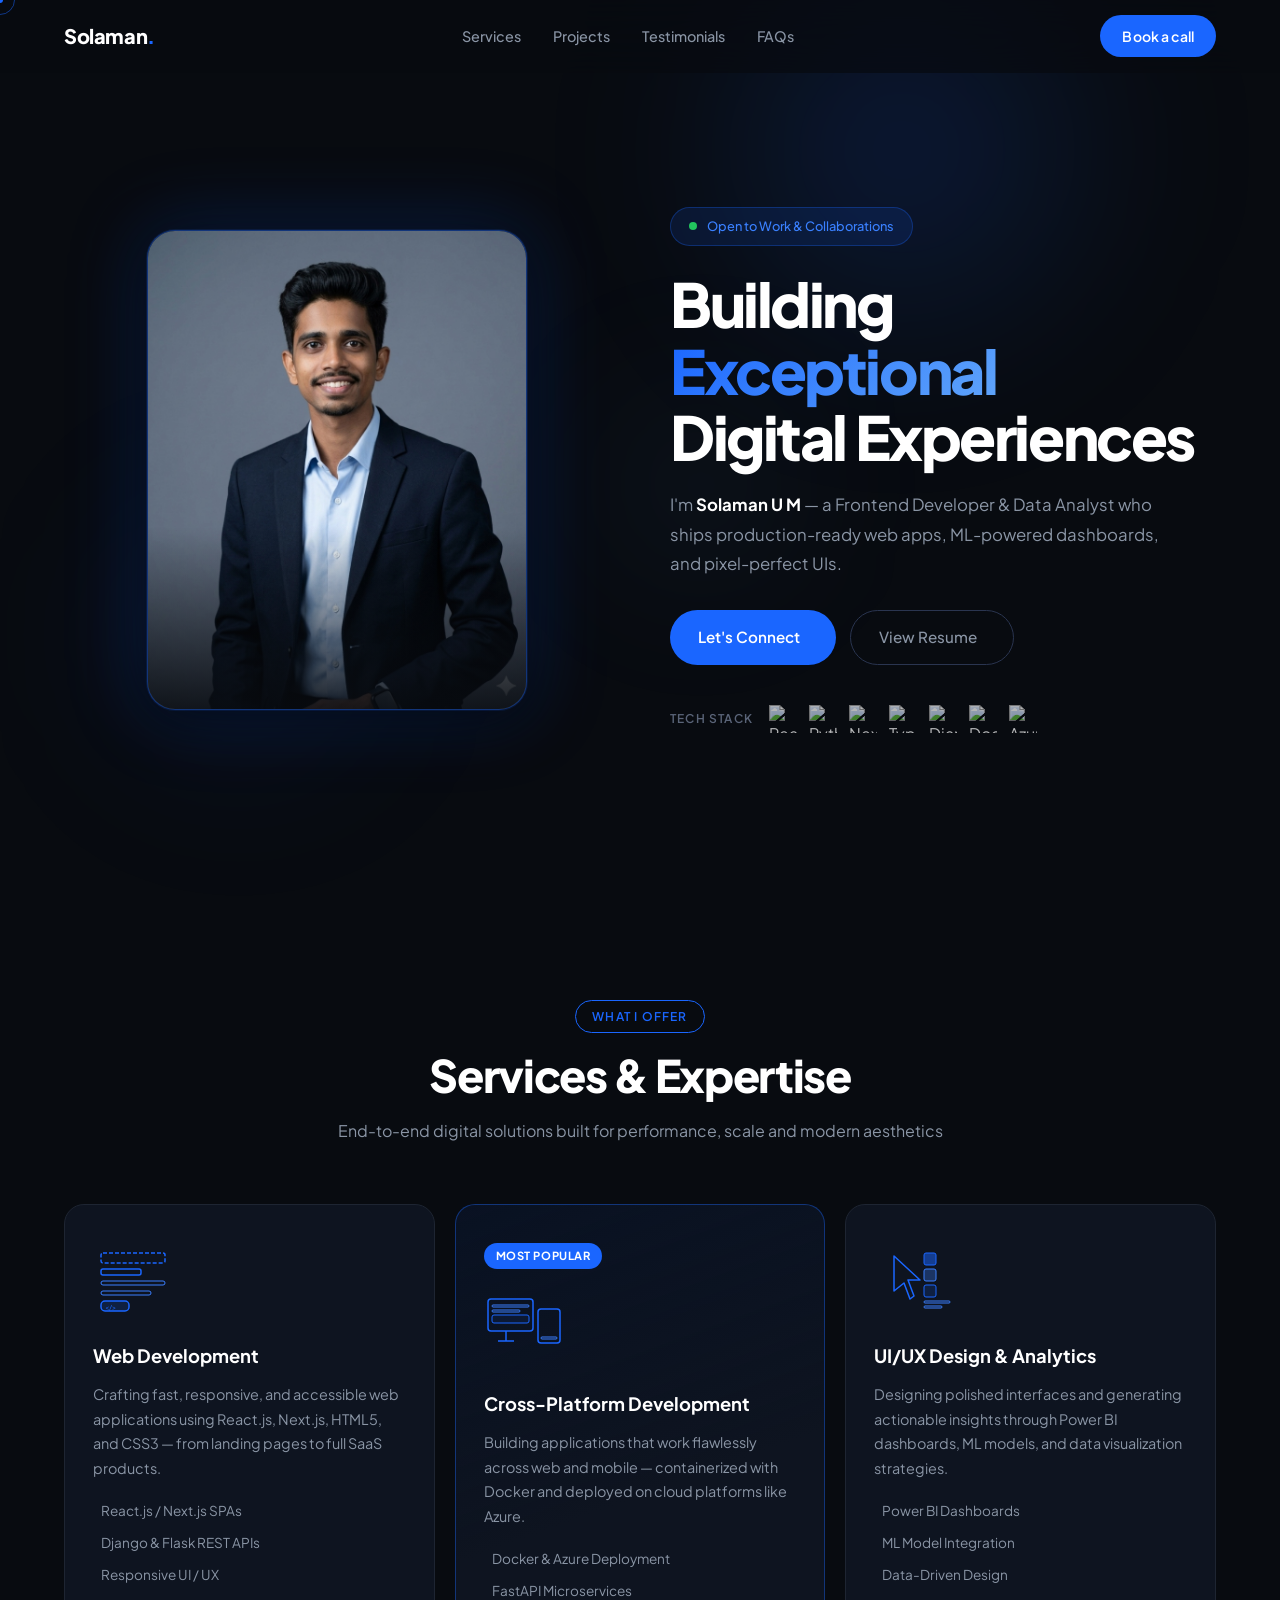
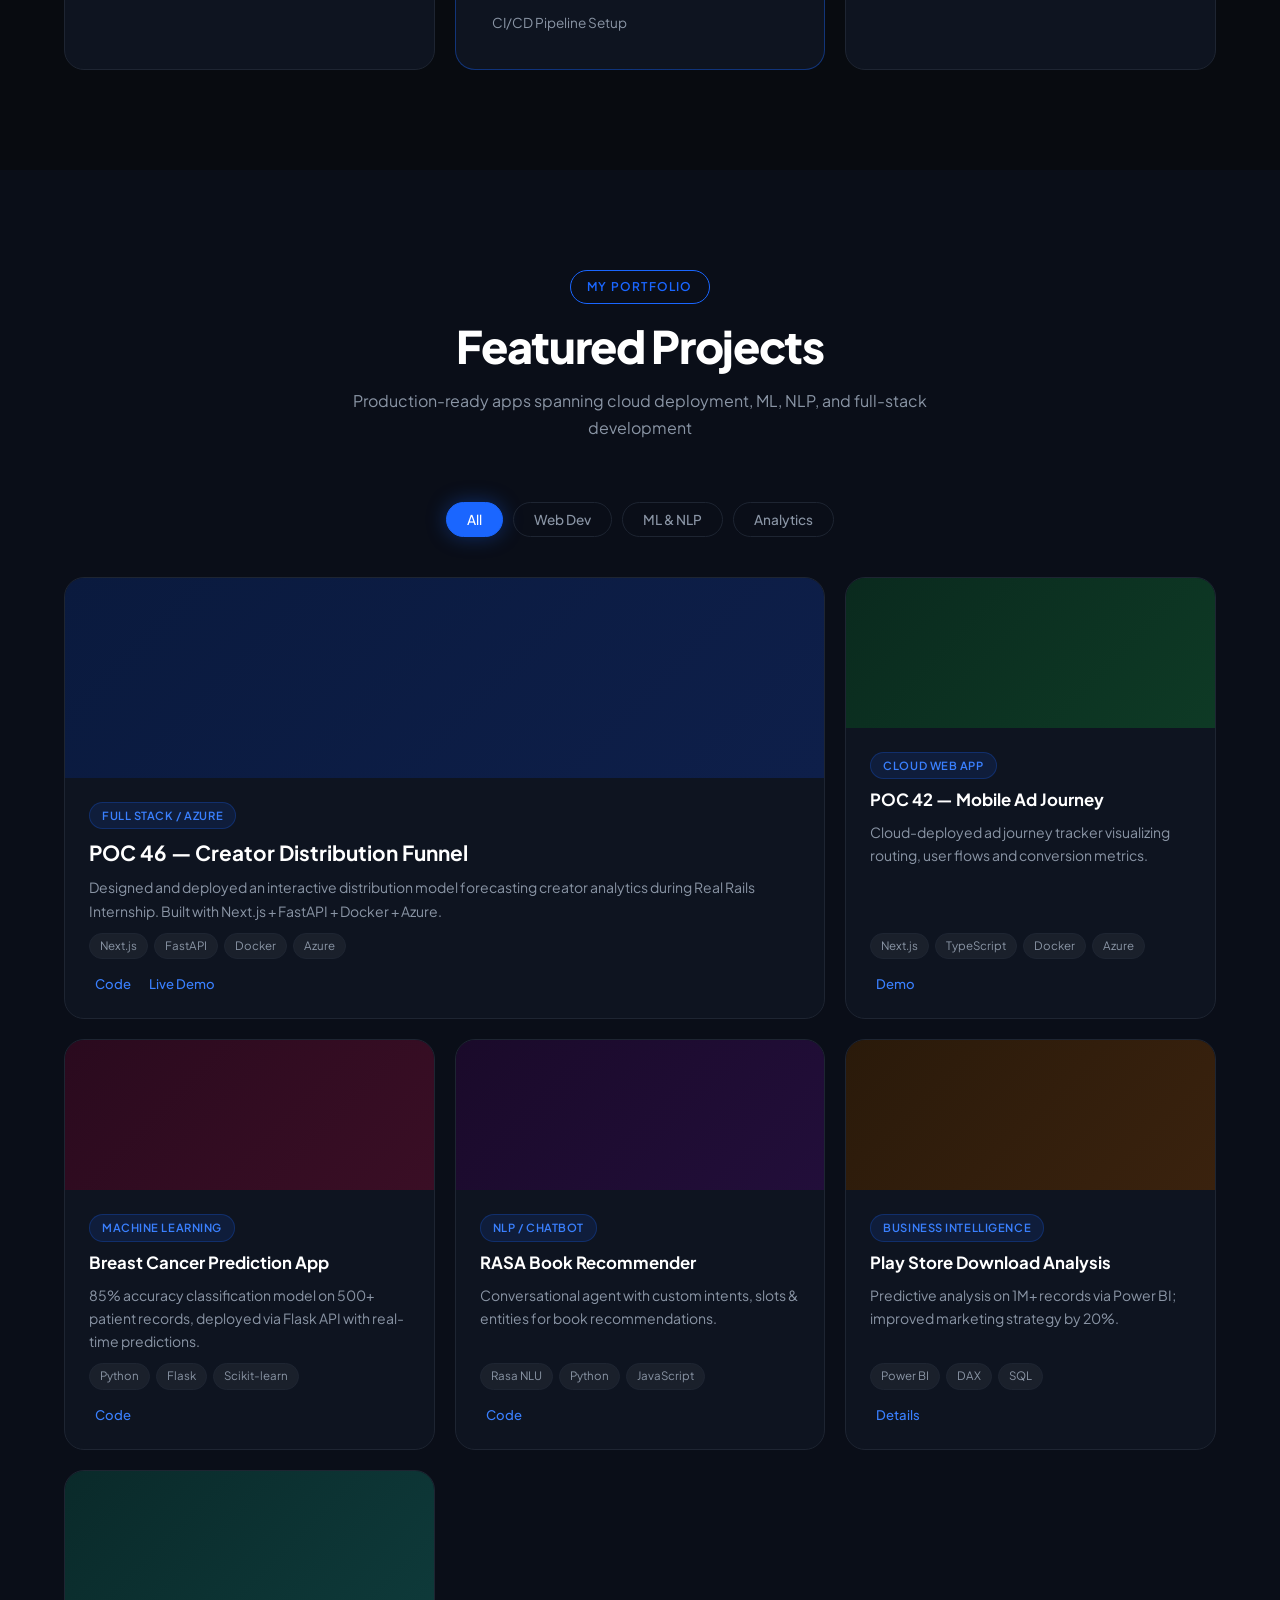
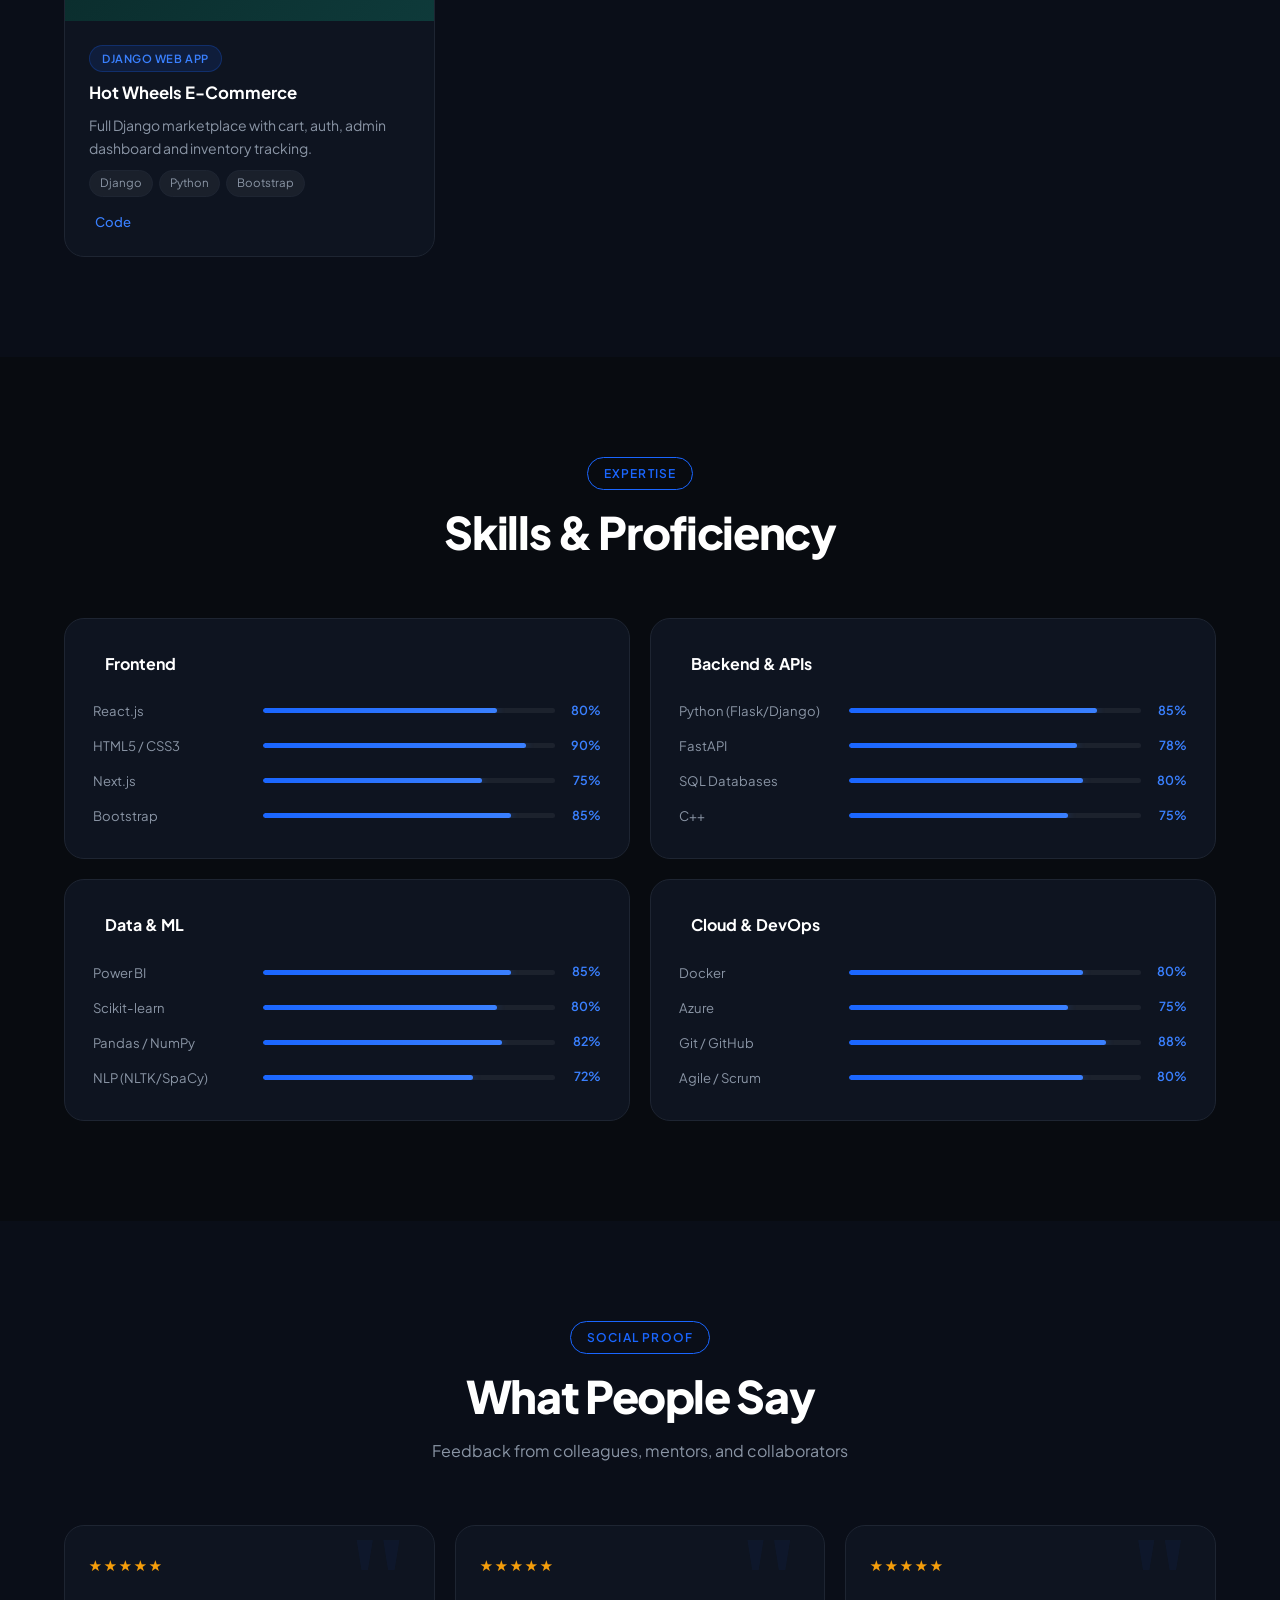
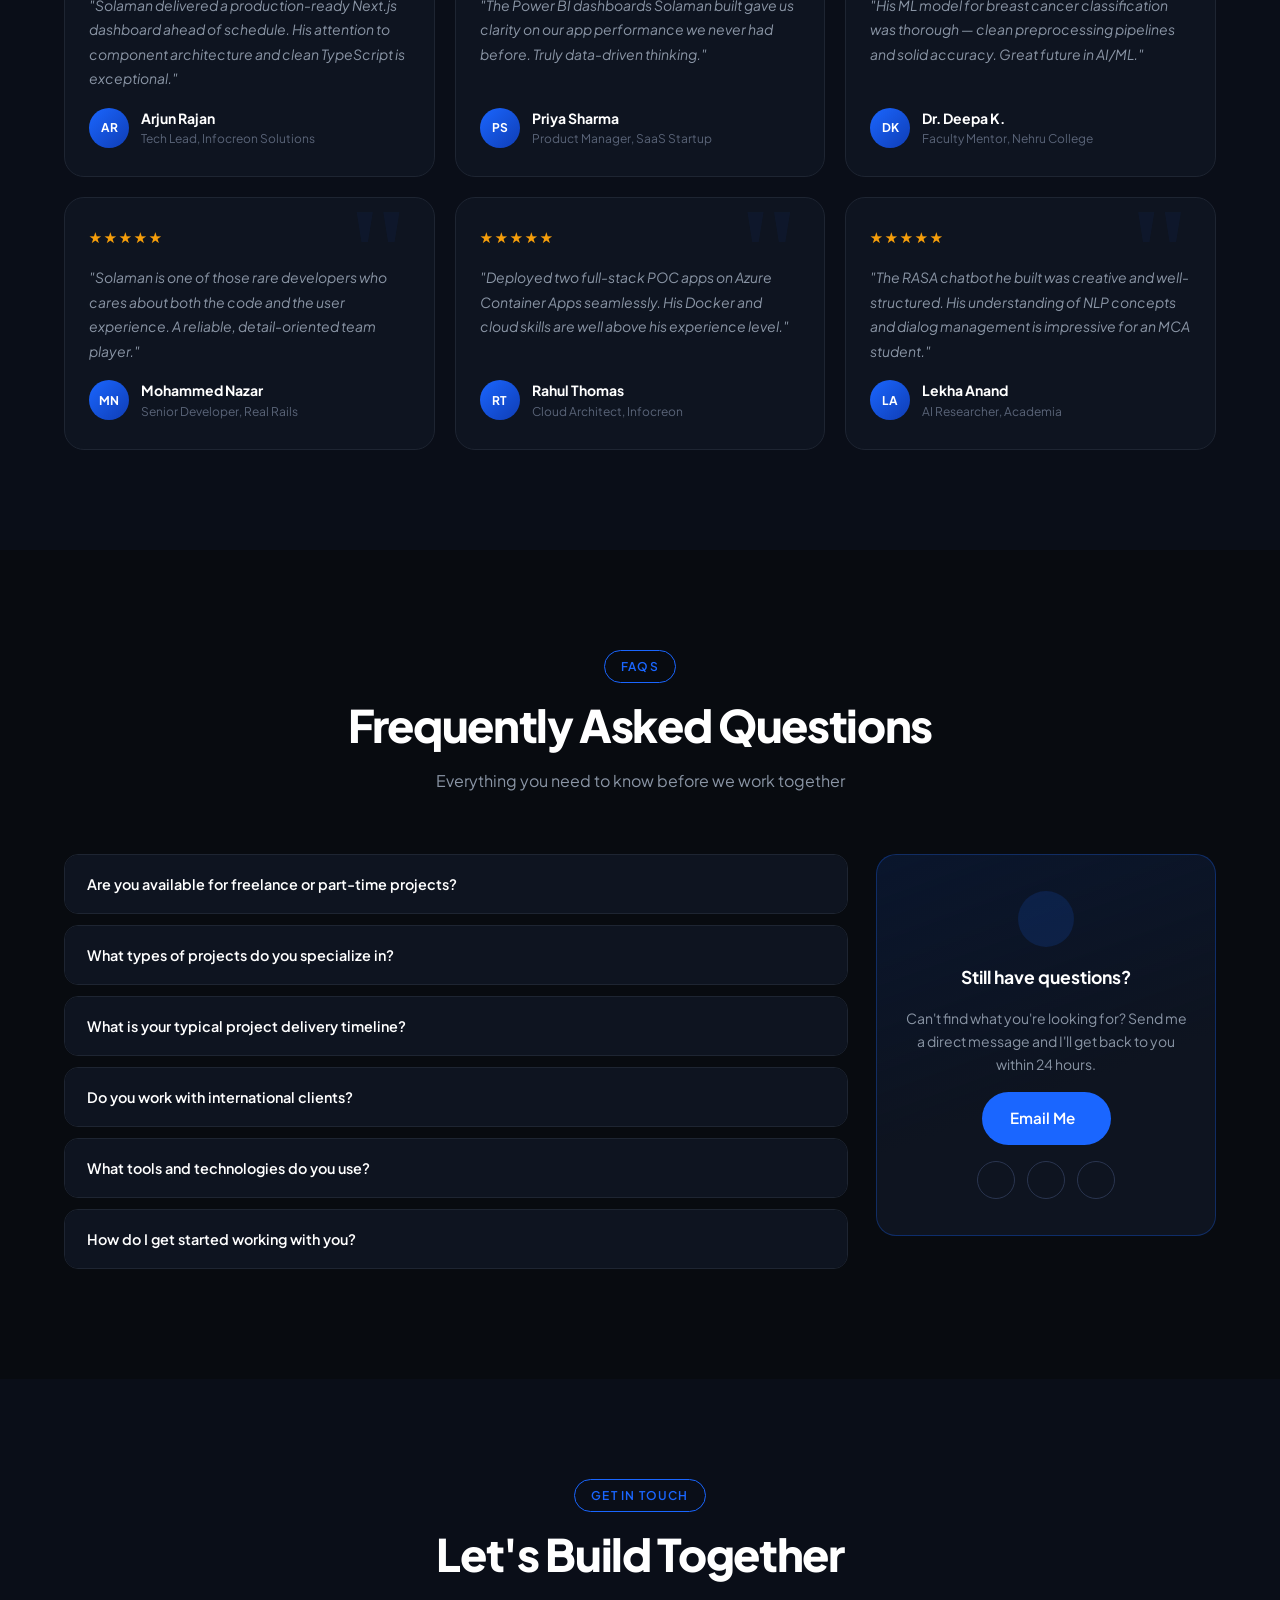
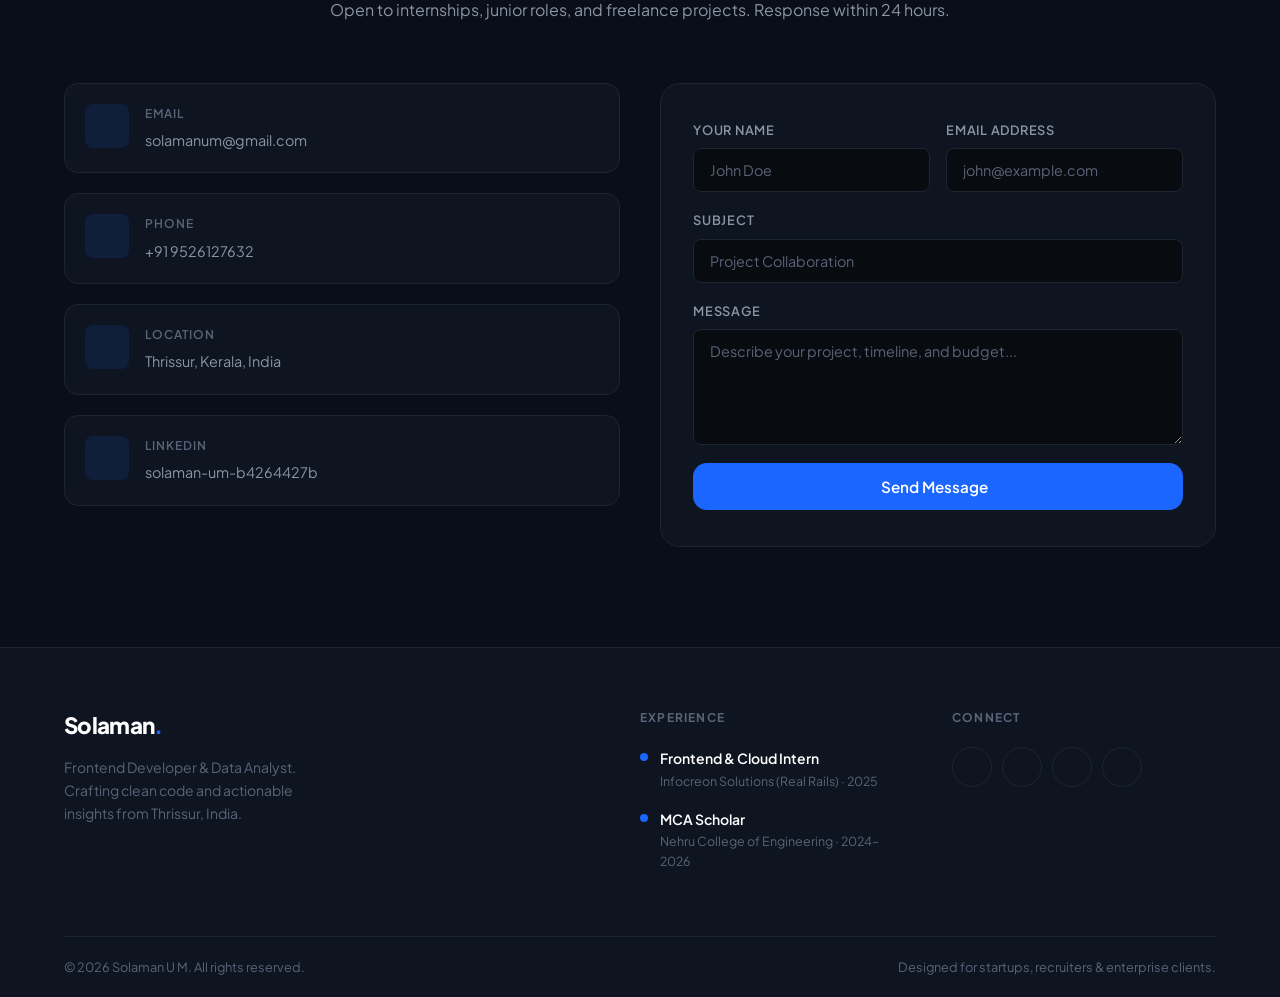
==== commit 3d015466: "Initial commit" ====
--- a/index.html
+++ b/index.html
@@ -3,1093 +3,681 @@
 <head>
     <meta charset="UTF-8">
     <meta name="viewport" content="width=device-width, initial-scale=1.0">
-    <title>Solaman U M | Portfolio - Frontend Developer & Data Analyst</title>
-    
-    <!-- SEO Meta Tags -->
-    <meta name="description" content="Portfolio of Solaman U M, a Frontend Developer and Data Analyst specializing in React.js, Python, Django, Machine Learning, and Power BI. Discover projects, certifications, and resume.">
-    <meta name="keywords" content="Solaman U M, Solaman, Portfolio, Frontend Developer, Data Analyst, React, Python, Django, Power BI, Machine Learning, India, MCA, Thrissur">
+    <title>Solaman U M | Frontend Developer & Data Analyst</title>
+    <meta name="description" content="Portfolio of Solaman U M — Frontend Developer & Data Analyst specializing in React, Python, Django, ML, and Power BI. Available for internships, roles and collaborations.">
+    <meta name="keywords" content="Solaman U M, Frontend Developer, Data Analyst, React, Python, Django, Power BI, Machine Learning, MCA, Kerala, India">
     <meta name="author" content="Solaman U M">
-    
+
     <!-- Google Fonts -->
     <link rel="preconnect" href="https://fonts.googleapis.com">
     <link rel="preconnect" href="https://fonts.gstatic.com" crossorigin>
-    <link href="https://fonts.googleapis.com/css2?family=Inter:wght@300;400;500;600;700&family=Outfit:wght@300;400;500;600;700;800&display=swap" rel="stylesheet">
-    
+    <link href="https://fonts.googleapis.com/css2?family=Plus+Jakarta+Sans:wght@300;400;500;600;700;800&family=Inter:wght@300;400;500;600&display=swap" rel="stylesheet">
+
     <!-- Lucide Icons -->
-    <script src="https://unpkg.com/lucide@latest"></script>
-    
+    <script src="https://unpkg.com/lucide@latest/dist/umd/lucide.js"></script>
+
     <!-- Custom CSS -->
     <link rel="stylesheet" href="style.css">
 </head>
-<body class="dark-mode">
+<body>
 
     <!-- Custom Cursor -->
     <div class="cursor-dot" id="cursor-dot"></div>
     <div class="cursor-ring" id="cursor-ring"></div>
 
-    <!-- Scroll Progress Bar -->
+    <!-- Scroll Progress -->
     <div class="scroll-progress" id="scroll-progress"></div>
 
-    <!-- Navigation -->
+    <!-- ═══════════════════ NAVIGATION ═══════════════════ -->
     <nav class="navbar" id="navbar">
-        <div class="nav-container">
-            <a href="#" class="nav-logo">
-                <span class="logo-text-gradient">Solaman U M</span><span class="logo-dot">.</span>
+        <div class="nav-inner">
+            <a href="#home" class="nav-logo">
+                Solaman<span class="logo-accent">.</span>
             </a>
-            
-            <!-- Mobile Menu Toggle -->
-            <button class="mobile-toggle" aria-label="Toggle Menu" id="mobile-toggle">
-                <i data-lucide="menu" class="menu-icon"></i>
-                <i data-lucide="x" class="close-icon hidden"></i>
+            <ul class="nav-links" id="nav-links">
+                <li><a href="#services" class="nav-link">Services</a></li>
+                <li><a href="#projects" class="nav-link">Projects</a></li>
+                <li><a href="#testimonials" class="nav-link">Testimonials</a></li>
+                <li><a href="#faq" class="nav-link">FAQs</a></li>
+            </ul>
+            <a href="#contact" class="btn-book" id="book-btn">Book a call</a>
+            <button class="mobile-toggle" id="mobile-toggle" aria-label="Toggle menu">
+                <i data-lucide="menu"></i>
             </button>
-            
-            <!-- Nav Links -->
-            <div class="nav-menu" id="nav-menu">
-                <ul class="nav-list">
-                    <li><a href="#home" class="nav-link active">Home</a></li>
-                    <li><a href="#about" class="nav-link">About</a></li>
-                    <li><a href="#skills" class="nav-link">Skills</a></li>
-                    <li><a href="#projects" class="nav-link">Projects</a></li>
-                    <li><a href="#certifications" class="nav-link">Certifications</a></li>
-                    <li><a href="#resume-section" class="nav-link">Resume</a></li>
-                    <li><a href="#contact" class="nav-link">Contact</a></li>
-                </ul>
-                <div class="nav-actions">
-                    <!-- Theme Toggle -->
-                    <button class="theme-toggle-btn" id="theme-toggle" aria-label="Toggle Theme">
-                        <i data-lucide="sun" class="sun-icon"></i>
-                        <i data-lucide="moon" class="moon-icon hidden"></i>
-                    </button>
-                    <!-- CTA Link -->
-                    <a href="#contact" class="btn btn-sm btn-gradient">Hire Me</a>
-                </div>
-            </div>
+        </div>
+        <!-- Mobile Menu -->
+        <div class="mobile-menu" id="mobile-menu">
+            <a href="#services" class="nav-link">Services</a>
+            <a href="#projects" class="nav-link">Projects</a>
+            <a href="#testimonials" class="nav-link">Testimonials</a>
+            <a href="#faq" class="nav-link">FAQs</a>
+            <a href="#contact" class="btn-book">Book a call</a>
         </div>
     </nav>
 
     <main>
-        <!-- Hero Section -->
+
+        <!-- ═══════════════════ HERO ═══════════════════ -->
         <section id="home" class="hero-section">
-            <div class="hero-bg-glows">
-                <div class="glow glow-1"></div>
-                <div class="glow glow-2"></div>
-            </div>
-            
+            <!-- Ambient glow orbs -->
+            <div class="glow-orb glow-orb-1"></div>
+            <div class="glow-orb glow-orb-2"></div>
+            <div class="glow-orb glow-orb-3"></div>
+
             <div class="container hero-container">
-                <div class="hero-content fade-in-up">
-                    <div class="badge-container">
-                        <span class="hero-badge">
-                            <span class="pulse-dot"></span> Open to Work &amp; Collaborations
-                        </span>
-                    </div>
-                    <p class="hero-greeting">Hi there, I'm</p>
-                    <h1 class="hero-title">
-                        <span class="hero-name">Solaman U M</span>
+                <!-- Text Content (Visually Right on Desktop) -->
+                <div class="hero-left fade-in-up">
+                    <div class="hero-badge">
+                        <span class="pulse-dot"></span>
+                        Open to Work &amp; Collaborations
+                    </div>
+                    <h1 class="hero-h1">
+                        Building <span class="text-gradient">Exceptional</span><br>
+                        Digital Experiences
                     </h1>
-                    <div class="hero-role-line">
-                        <span class="role-static">I build&nbsp;</span>
-                        <span class="typewriter" id="typewriter"></span><span class="typewriter-cursor">|</span>
-                    </div>
-                    <p class="hero-description">
-                        A passionate <strong class="name-highlight">Frontend Developer &amp; Data Analyst</strong> who ships production-ready apps — from pixel-perfect React UIs to ML-powered dashboards and cloud-deployed microservices.
+                    <p class="hero-desc">
+                        I'm <strong>Solaman U M</strong> — a Frontend Developer &amp; Data Analyst who ships production-ready web apps, ML-powered dashboards, and pixel-perfect UIs.
                     </p>
-                    
-                    <div class="hero-cta">
-                        <a href="#projects" class="btn btn-lg btn-gradient">
-                            <span>Explore My Work</span>
-                            <i data-lucide="arrow-right" class="icon-sm"></i>
+                    <div class="hero-actions">
+                        <a href="#contact" class="btn-primary">
+                            Let's Connect
+                            <i data-lucide="arrow-right"></i>
                         </a>
-                        <a href="resume.html" target="_blank" class="btn btn-lg btn-outline">
-                            <span>View Resume</span>
-                            <i data-lucide="file-text" class="icon-sm"></i>
+                        <a href="resume.html" target="_blank" class="btn-ghost">
+                            View Resume
+                            <i data-lucide="file-text"></i>
                         </a>
                     </div>
-                    
-                    <div class="hero-socials">
-                        <a href="https://www.linkedin.com/in/solaman-um-b4264427b/" target="_blank" rel="noopener" class="social-pill social-pill--linkedin" aria-label="LinkedIn">
-                            <i data-lucide="linkedin" class="social-pill-icon"></i>
-                            <span class="social-pill-label">LinkedIn</span>
-                        </a>
-                        <a href="mailto:solamanum@gmail.com" class="social-pill social-pill--email" aria-label="Send Email">
-                            <i data-lucide="message-circle" class="social-pill-icon"></i>
-                            <span class="social-pill-label">Message</span>
-                        </a>
-                        <a href="tel:+919526127632" class="social-pill social-pill--phone" aria-label="Call Phone">
-                            <i data-lucide="phone" class="social-pill-icon"></i>
-                            <span class="social-pill-label">+91 9526127632</span>
-                        </a>
-                    </div>
-
-                    <!-- Tech Stack Strip -->
+
+                    <!-- Tech Stack -->
                     <div class="tech-strip">
-                        <span class="tech-strip-label">Tech Stack</span>
+                        <span class="tech-label">Tech Stack</span>
                         <div class="tech-icons">
-                            <span class="tech-icon" title="React.js"><img src="https://cdn.jsdelivr.net/gh/devicons/devicon@latest/icons/react/react-original.svg" alt="React"></span>
-                            <span class="tech-icon" title="Python"><img src="https://cdn.jsdelivr.net/gh/devicons/devicon@latest/icons/python/python-original.svg" alt="Python"></span>
-                            <span class="tech-icon" title="Next.js"><img src="https://cdn.jsdelivr.net/gh/devicons/devicon@latest/icons/nextjs/nextjs-original.svg" alt="Next.js"></span>
-                            <span class="tech-icon" title="TypeScript"><img src="https://cdn.jsdelivr.net/gh/devicons/devicon@latest/icons/typescript/typescript-original.svg" alt="TypeScript"></span>
-                            <span class="tech-icon" title="Django"><img src="https://cdn.jsdelivr.net/gh/devicons/devicon@latest/icons/django/django-plain.svg" alt="Django"></span>
-                            <span class="tech-icon" title="Docker"><img src="https://cdn.jsdelivr.net/gh/devicons/devicon@latest/icons/docker/docker-original.svg" alt="Docker"></span>
-                            <span class="tech-icon" title="Azure"><img src="https://cdn.jsdelivr.net/gh/devicons/devicon@latest/icons/azure/azure-original.svg" alt="Azure"></span>
-                            <span class="tech-icon" title="Power BI"><img src="https://cdn.jsdelivr.net/gh/devicons/devicon@latest/icons/javascript/javascript-original.svg" alt="JS"></span>
-                        </div>
-                    </div>
-                </div>
-                
-                <div class="hero-visual fade-in-up delay-200">
-                    <div class="visual-card-wrapper">
-                        <!-- Card 1: Code Block -->
-                        <div class="visual-card code-card floating-1">
-                            <div class="card-header">
-                                <span class="dot red"></span>
-                                <span class="dot yellow"></span>
-                                <span class="dot green"></span>
-                                <span class="card-title-text">App.js</span>
-                            </div>
-                            <pre class="code-content"><code><span class="keyword">const</span> <span class="function">Developer</span> = () => {
-  <span class="keyword">return</span> (
-    <span class="tag">&lt;</span><span class="component">Portfolio</span><span class="tag">&gt;</span>
-      <span class="tag">&lt;</span><span class="component">React</span> <span class="attr">focus</span>=<span class="string">"UI/UX"</span> <span class="tag">/&gt;</span>
-      <span class="tag">&lt;</span><span class="component">Python</span> <span class="attr">ML</span>={<span class="variable">true</span>} <span class="tag">/&gt;</span>
-      <span class="tag">&lt;</span><span class="component">PowerBI</span> <span class="attr">data</span>=<span class="variable">"metrics"</span> <span class="tag">/&gt;</span>
-    <span class="tag">&lt;/</span><span class="component">Portfolio</span><span class="tag">&gt;</span>
-  );
-}</code></pre>
-                        </div>
-                        
-                        <!-- Card 2: Metrics Dashboard Mockup -->
-                        <div class="visual-card metrics-card floating-2">
-                            <div class="metrics-header">
-                                <span class="metrics-title">ML Accuracy</span>
-                                <span class="metrics-value text-gradient">85%</span>
-                            </div>
-                            <div class="metrics-chart">
-                                <div class="bar-chart-container">
-                                    <div class="chart-bar" style="height: 45%;"></div>
-                                    <div class="chart-bar" style="height: 60%;"></div>
-                                    <div class="chart-bar active" style="height: 85%;"></div>
-                                    <div class="chart-bar" style="height: 50%;"></div>
-                                    <div class="chart-bar" style="height: 70%;"></div>
-                                </div>
-                            </div>
-                            <p class="metrics-label">Breast Cancer Prediction Model</p>
-                        </div>
-                        
-                        <!-- Card 3: Profile Summary Mini -->
-                        <div class="visual-card profile-card floating-3">
-                            <div class="profile-header">
-                                <div class="profile-avatar">S</div>
-                                <div class="profile-meta">
-                                    <h4>Solaman U M</h4>
-                                    <p>MCA Candidate</p>
-                                </div>
-                            </div>
-                            <div class="tag-cloud">
-                                <span class="mini-tag">React.js</span>
-                                <span class="mini-tag">Python</span>
-                                <span class="mini-tag">Django</span>
-                                <span class="mini-tag">Power BI</span>
-                            </div>
-                        </div>
-                    </div>
-                </div>
-            </div>
-            
-            <a href="#about" class="scroll-indicator" aria-label="Scroll Down">
-                <span class="mouse-icon">
-                    <span class="wheel"></span>
-                </span>
-            </a>
+                            <img src="https://cdn.jsdelivr.net/gh/devicons/devicon@latest/icons/react/react-original.svg" alt="React" title="React.js">
+                            <img src="https://cdn.jsdelivr.net/gh/devicons/devicon@latest/icons/python/python-original.svg" alt="Python" title="Python">
+                            <img src="https://cdn.jsdelivr.net/gh/devicons/devicon@latest/icons/nextjs/nextjs-original.svg" alt="Next.js" title="Next.js">
+                            <img src="https://cdn.jsdelivr.net/gh/devicons/devicon@latest/icons/typescript/typescript-original.svg" alt="TypeScript" title="TypeScript">
+                            <img src="https://cdn.jsdelivr.net/gh/devicons/devicon@latest/icons/django/django-plain.svg" alt="Django" title="Django">
+                            <img src="https://cdn.jsdelivr.net/gh/devicons/devicon@latest/icons/docker/docker-original.svg" alt="Docker" title="Docker">
+                            <img src="https://cdn.jsdelivr.net/gh/devicons/devicon@latest/icons/azure/azure-original.svg" alt="Azure" title="Azure">
+                        </div>
+                    </div>
+                </div>
+
+                <!-- Profile Photo (Visually Left on Desktop) -->
+                <div class="hero-right fade-in-up delay-200">
+                    <div class="profile-photo-wrap">
+                        <div class="profile-glow"></div>
+                        <img src="profile.png" alt="Solaman U M — Frontend Developer &amp; Data Analyst" class="profile-photo">
+                    </div>
+                </div>
+
+            </div>
         </section>
 
-        <!-- About Section -->
-        <section id="about" class="about-section section-padding">
+        <!-- ═══════════════════ SERVICES ═══════════════════ -->
+        <section id="services" class="section-pad">
             <div class="container">
-                <div class="section-title-wrapper fade-in-up">
-                    <span class="section-subtitle">Who I Am</span>
-                    <h2 class="section-title">About Me</h2>
-                    <div class="title-underline"></div>
-                </div>
-                
-                <div class="about-grid">
-                    <div class="about-info-panel fade-in-up">
-                        <h3 class="about-heading">Blending technical expertise with analytical insights</h3>
-                        <p class="about-text">
-                            I am currently pursuing my <strong>Master's degree in Computer Applications (MCA)</strong> at the <em>Nehru College of Engineering and Research Centre</em> in Thrissur, India (Class of 2026). My academic foundation, combined with hands-on project experience, has enabled me to bridge the gap between creative frontend development and complex data engineering.
-                        </p>
-                        <p class="about-text">
-                            Whether it's building interactive user interfaces with <strong>React.js</strong> and <strong>Bootstrap</strong> or deploying custom machine learning models using <strong>Flask</strong> and <strong>Django</strong>, I thrive on writing clean, maintainable code. My experience extends to data visualization with <strong>Power BI</strong>, where I uncover key drivers that help improve marketing and product strategies.
-                        </p>
-                        
-                        <div class="about-details-list">
-                            <div class="detail-item">
-                                <i data-lucide="graduation-cap" class="detail-icon"></i>
-                                <div>
-                                    <h5>MCA Graduate Program</h5>
-                                    <p>Nehru College of Engineering (2024 - 2026)</p>
-                                </div>
-                            </div>
-                            <div class="detail-item">
-                                <i data-lucide="map-pin" class="detail-icon"></i>
-                                <div>
-                                    <h5>Location</h5>
-                                    <p>Thrissur, Kerala, India</p>
-                                </div>
-                            </div>
-                            <div class="detail-item">
-                                <i data-lucide="briefcase" class="detail-icon"></i>
-                                <div>
-                                    <h5>Interests</h5>
-                                    <p>Frontend Development, Web Apps, ML, NLP & Data Analytics</p>
-                                </div>
-                            </div>
-                        </div>
-                    </div>
-                    
-                    <div class="about-stats-panel fade-in-up delay-200">
-                        <div class="stat-card">
-                            <div class="stat-num text-gradient">6+</div>
-                            <div class="stat-label">Core Projects Completed</div>
-                        </div>
-                        <div class="stat-card">
-                            <div class="stat-num text-gradient">15+</div>
-                            <div class="stat-label">Industry Certifications</div>
-                        </div>
-                        <div class="stat-card">
-                            <div class="stat-num text-gradient">95%</div>
-                            <div class="stat-label">Client/User Satisfaction</div>
-                        </div>
-                        <div class="stat-card">
-                            <div class="stat-num text-gradient">40%</div>
-                            <div class="stat-label">ML Data Processing Speedup</div>
-                        </div>
+                <div class="section-header fade-in-up">
+                    <span class="section-tag">What I Offer</span>
+                    <h2 class="section-title">Services &amp; Expertise</h2>
+                    <p class="section-sub">End-to-end digital solutions built for performance, scale and modern aesthetics</p>
+                </div>
+
+                <div class="services-grid">
+                    <!-- Service 1 -->
+                    <div class="service-card fade-in-up">
+                        <div class="service-icon-wrap">
+                            <svg class="service-wireframe" viewBox="0 0 80 80" fill="none">
+                                <rect x="8" y="12" width="64" height="10" rx="2" stroke="#1A66FF" stroke-width="1.5" stroke-dasharray="4 2"/>
+                                <rect x="8" y="28" width="40" height="6" rx="2" stroke="#1A66FF" stroke-width="1.5"/>
+                                <rect x="8" y="40" width="64" height="4" rx="2" stroke="#3A7FFF" stroke-width="1"/>
+                                <rect x="8" y="50" width="50" height="4" rx="2" stroke="#3A7FFF" stroke-width="1"/>
+                                <rect x="8" y="60" width="28" height="10" rx="4" stroke="#1A66FF" stroke-width="1.5" fill="#1A66FF" fill-opacity="0.15"/>
+                                <text x="12" y="69" font-size="7" fill="#1A66FF">&lt;/&gt;</text>
+                            </svg>
+                        </div>
+                        <h3 class="service-title">Web Development</h3>
+                        <p class="service-desc">Crafting fast, responsive, and accessible web applications using React.js, Next.js, HTML5, and CSS3 — from landing pages to full SaaS products.</p>
+                        <ul class="service-features">
+                            <li><i data-lucide="check"></i> React.js / Next.js SPAs</li>
+                            <li><i data-lucide="check"></i> Django &amp; Flask REST APIs</li>
+                            <li><i data-lucide="check"></i> Responsive UI / UX</li>
+                        </ul>
+                    </div>
+
+                    <!-- Service 2 -->
+                    <div class="service-card service-card-featured fade-in-up delay-100">
+                        <div class="service-featured-badge">Most Popular</div>
+                        <div class="service-icon-wrap">
+                            <svg class="service-wireframe" viewBox="0 0 80 80" fill="none">
+                                <!-- Desktop -->
+                                <rect x="4" y="10" width="45" height="32" rx="3" stroke="#1A66FF" stroke-width="1.5"/>
+                                <!-- Mobile -->
+                                <rect x="54" y="20" width="22" height="34" rx="3" stroke="#1A66FF" stroke-width="1.5"/>
+                                <rect x="57" y="48" width="16" height="2" rx="1" stroke="#3A7FFF" stroke-width="1"/>
+                                <!-- Screen lines -->
+                                <rect x="8" y="16" width="37" height="2" rx="1" stroke="#3A7FFF" stroke-width="1"/>
+                                <rect x="8" y="21" width="28" height="2" rx="1" stroke="#3A7FFF" stroke-width="1"/>
+                                <rect x="8" y="26" width="37" height="8" rx="2" stroke="#1A66FF" stroke-width="1" fill="#1A66FF" fill-opacity="0.08"/>
+                                <!-- Stand -->
+                                <line x1="22" y1="42" x2="22" y2="52" stroke="#1A66FF" stroke-width="1.5"/>
+                                <line x1="14" y1="52" x2="30" y2="52" stroke="#1A66FF" stroke-width="1.5"/>
+                            </svg>
+                        </div>
+                        <h3 class="service-title">Cross-Platform Development</h3>
+                        <p class="service-desc">Building applications that work flawlessly across web and mobile — containerized with Docker and deployed on cloud platforms like Azure.</p>
+                        <ul class="service-features">
+                            <li><i data-lucide="check"></i> Docker &amp; Azure Deployment</li>
+                            <li><i data-lucide="check"></i> FastAPI Microservices</li>
+                            <li><i data-lucide="check"></i> CI/CD Pipeline Setup</li>
+                        </ul>
+                    </div>
+
+                    <!-- Service 3 -->
+                    <div class="service-card fade-in-up delay-200">
+                        <div class="service-icon-wrap">
+                            <svg class="service-wireframe" viewBox="0 0 80 80" fill="none">
+                                <!-- Cursor -->
+                                <path d="M20 15 L20 50 L30 42 L36 58 L40 55 L34 39 L46 39 Z" stroke="#1A66FF" stroke-width="1.5" stroke-linejoin="round"/>
+                                <!-- Color swatches -->
+                                <rect x="50" y="12" width="12" height="12" rx="2" fill="#1A66FF" fill-opacity="0.5" stroke="#1A66FF" stroke-width="1"/>
+                                <rect x="50" y="28" width="12" height="12" rx="2" fill="#3A7FFF" fill-opacity="0.3" stroke="#3A7FFF" stroke-width="1"/>
+                                <rect x="50" y="44" width="12" height="12" rx="2" fill="#1A66FF" fill-opacity="0.15" stroke="#1A66FF" stroke-width="1"/>
+                                <!-- Layout grid -->
+                                <rect x="50" y="60" width="26" height="2" rx="1" stroke="#3A7FFF" stroke-width="1"/>
+                                <rect x="50" y="65" width="18" height="2" rx="1" stroke="#3A7FFF" stroke-width="1"/>
+                            </svg>
+                        </div>
+                        <h3 class="service-title">UI/UX Design &amp; Analytics</h3>
+                        <p class="service-desc">Designing polished interfaces and generating actionable insights through Power BI dashboards, ML models, and data visualization strategies.</p>
+                        <ul class="service-features">
+                            <li><i data-lucide="check"></i> Power BI Dashboards</li>
+                            <li><i data-lucide="check"></i> ML Model Integration</li>
+                            <li><i data-lucide="check"></i> Data-Driven Design</li>
+                        </ul>
                     </div>
                 </div>
             </div>
         </section>
 
-        <!-- Skills Section -->
-        <section id="skills" class="skills-section section-padding bg-alt">
+        <!-- ═══════════════════ PROJECTS ═══════════════════ -->
+        <section id="projects" class="section-pad section-alt">
             <div class="container">
-                <div class="section-title-wrapper fade-in-up">
-                    <span class="section-subtitle">What I Bring to the Table</span>
-                    <h2 class="section-title">Skills & Interests</h2>
-                    <div class="title-underline"></div>
-                </div>
-                
-                <div class="skills-grid">
-                    <!-- Frontend Skills -->
-                    <div class="skills-card fade-in-up">
-                        <div class="skills-header">
-                            <i data-lucide="layout" class="skills-cat-icon"></i>
-                            <h3>Frontend Technologies</h3>
-                        </div>
-                        <p class="skills-desc">Designing highly responsive, modular, and accessible user interfaces.</p>
-                        <ul class="skills-list">
-                            <li>
-                                <div class="skill-name-percent">
-                                    <span>React.js</span>
-                                    <span>80%</span>
-                                </div>
-                                <div class="progress-bar"><div class="progress-fill" data-percent="80%"></div></div>
-                            </li>
-                            <li>
-                                <div class="skill-name-percent">
-                                    <span>HTML5 & CSS3</span>
-                                    <span>90%</span>
-                                </div>
-                                <div class="progress-bar"><div class="progress-fill" data-percent="90%"></div></div>
-                            </li>
-                            <li>
-                                <div class="skill-name-percent">
-                                    <span>Bootstrap</span>
-                                    <span>85%</span>
-                                </div>
-                                <div class="progress-bar"><div class="progress-fill" data-percent="85%"></div></div>
-                            </li>
-                        </ul>
-                    </div>
-
-                    <!-- Programming & Backend -->
-                    <div class="skills-card fade-in-up delay-100">
-                        <div class="skills-header">
-                            <i data-lucide="code" class="skills-cat-icon"></i>
-                            <h3>Programming & Backend</h3>
-                        </div>
-                        <p class="skills-desc">Writing clean logical code and creating backend services/APIs.</p>
-                        <ul class="skills-list">
-                            <li>
-                                <div class="skill-name-percent">
-                                    <span>Python (Flask/Django)</span>
-                                    <span>85%</span>
-                                </div>
-                                <div class="progress-bar"><div class="progress-fill" data-percent="85%"></div></div>
-                            </li>
-                            <li>
-                                <div class="skill-name-percent">
-                                    <span>C++</span>
-                                    <span>75%</span>
-                                </div>
-                                <div class="progress-bar"><div class="progress-fill" data-percent="75%"></div></div>
-                            </li>
-                            <li>
-                                <div class="skill-name-percent">
-                                    <span>SQL Databases</span>
-                                    <span>80%</span>
-                                </div>
-                                <div class="progress-bar"><div class="progress-fill" data-percent="80%"></div></div>
-                            </li>
-                        </ul>
-                    </div>
-
-                    <!-- Data Analytics & ML -->
-                    <div class="skills-card fade-in-up delay-200">
-                        <div class="skills-header">
-                            <i data-lucide="bar-chart-2" class="skills-cat-icon"></i>
-                            <h3>Data Analytics & ML</h3>
-                        </div>
-                        <p class="skills-desc">Applying statistical models and visualizing insights to guide actions.</p>
-                        <ul class="skills-list">
-                            <li>
-                                <div class="skill-name-percent">
-                                    <span>Power BI (Visualization)</span>
-                                    <span>85%</span>
-                                </div>
-                                <div class="progress-bar"><div class="progress-fill" data-percent="85%"></div></div>
-                            </li>
-                            <li>
-                                <div class="skill-name-percent">
-                                    <span>Scikit-learn & Pandas</span>
-                                    <span>80%</span>
-                                </div>
-                                <div class="progress-bar"><div class="progress-fill" data-percent="80%"></div></div>
-                            </li>
-                            <li>
-                                <div class="skill-name-percent">
-                                    <span>Supervised/Unsupervised ML</span>
-                                    <span>75%</span>
-                                </div>
-                                <div class="progress-bar"><div class="progress-fill" data-percent="75%"></div></div>
-                            </li>
-                        </ul>
-                    </div>
-
-                    <!-- Soft Skills -->
-                    <div class="skills-card fade-in-up delay-300">
-                        <div class="skills-header">
-                            <i data-lucide="users" class="skills-cat-icon"></i>
-                            <h3>Professional Qualities</h3>
-                        </div>
-                        <p class="skills-desc">Critical competencies that facilitate team success and project execution.</p>
-                        <ul class="skills-list">
-                            <li>
-                                <div class="skill-name-percent">
-                                    <span>Data-driven Decision Making</span>
-                                    <span>90%</span>
-                                </div>
-                                <div class="progress-bar"><div class="progress-fill" data-percent="90%"></div></div>
-                            </li>
-                            <li>
-                                <div class="skill-name-percent">
-                                    <span>Critical Thinking & Logic</span>
-                                    <span>85%</span>
-                                </div>
-                                <div class="progress-bar"><div class="progress-fill" data-percent="85%"></div></div>
-                            </li>
-                            <li>
-                                <div class="skill-name-percent">
-                                    <span>Agile Software Development</span>
-                                    <span>80%</span>
-                                </div>
-                                <div class="progress-bar"><div class="progress-fill" data-percent="80%"></div></div>
-                            </li>
-                        </ul>
-                    </div>
+                <div class="section-header fade-in-up">
+                    <span class="section-tag">My Portfolio</span>
+                    <h2 class="section-title">Featured Projects</h2>
+                    <p class="section-sub">Production-ready apps spanning cloud deployment, ML, NLP, and full-stack development</p>
+                </div>
+
+                <!-- Filter -->
+                <div class="filter-bar fade-in-up">
+                    <button class="filter-btn active" data-filter="all">All</button>
+                    <button class="filter-btn" data-filter="web">Web Dev</button>
+                    <button class="filter-btn" data-filter="ml">ML &amp; NLP</button>
+                    <button class="filter-btn" data-filter="analytics">Analytics</button>
+                </div>
+
+                <div class="projects-bento">
+                    <!-- Project 1 – Large featured -->
+                    <article class="proj-card proj-card-large fade-in-up" data-category="web">
+                        <div class="proj-gradient proj-g1">
+                            <i data-lucide="pie-chart" class="proj-icon-bg"></i>
+                        </div>
+                        <div class="proj-content">
+                            <span class="proj-badge">Full Stack / Azure</span>
+                            <h3>POC 46 — Creator Distribution Funnel</h3>
+                            <p>Designed and deployed an interactive distribution model forecasting creator analytics during Real Rails Internship. Built with Next.js + FastAPI + Docker + Azure.</p>
+                            <div class="proj-tags">
+                                <span>Next.js</span><span>FastAPI</span><span>Docker</span><span>Azure</span>
+                            </div>
+                            <div class="proj-links">
+                                <a href="https://github.com/solaman-um-b4264427b" target="_blank" rel="noopener"><i data-lucide="github"></i> Code</a>
+                                <a href="https://lnkd.in/gmwh8nF4" target="_blank" rel="noopener"><i data-lucide="external-link"></i> Live Demo</a>
+                            </div>
+                        </div>
+                    </article>
+
+                    <!-- Project 2 -->
+                    <article class="proj-card fade-in-up delay-100" data-category="web">
+                        <div class="proj-gradient proj-g2">
+                            <i data-lucide="navigation" class="proj-icon-bg"></i>
+                        </div>
+                        <div class="proj-content">
+                            <span class="proj-badge">Cloud Web App</span>
+                            <h3>POC 42 — Mobile Ad Journey</h3>
+                            <p>Cloud-deployed ad journey tracker visualizing routing, user flows and conversion metrics.</p>
+                            <div class="proj-tags">
+                                <span>Next.js</span><span>TypeScript</span><span>Docker</span><span>Azure</span>
+                            </div>
+                            <div class="proj-links">
+                                <a href="https://lnkd.in/g8vgKG-G" target="_blank" rel="noopener"><i data-lucide="external-link"></i> Demo</a>
+                            </div>
+                        </div>
+                    </article>
+
+                    <!-- Project 3 -->
+                    <article class="proj-card fade-in-up delay-200" data-category="ml">
+                        <div class="proj-gradient proj-g3">
+                            <i data-lucide="activity" class="proj-icon-bg"></i>
+                        </div>
+                        <div class="proj-content">
+                            <span class="proj-badge">Machine Learning</span>
+                            <h3>Breast Cancer Prediction App</h3>
+                            <p>85% accuracy classification model on 500+ patient records, deployed via Flask API with real-time predictions.</p>
+                            <div class="proj-tags">
+                                <span>Python</span><span>Flask</span><span>Scikit-learn</span>
+                            </div>
+                            <div class="proj-links">
+                                <a href="https://github.com/solaman-um-b4264427b" target="_blank" rel="noopener"><i data-lucide="github"></i> Code</a>
+                            </div>
+                        </div>
+                    </article>
+
+                    <!-- Project 4 -->
+                    <article class="proj-card fade-in-up" data-category="ml">
+                        <div class="proj-gradient proj-g4">
+                            <i data-lucide="message-square" class="proj-icon-bg"></i>
+                        </div>
+                        <div class="proj-content">
+                            <span class="proj-badge">NLP / Chatbot</span>
+                            <h3>RASA Book Recommender</h3>
+                            <p>Conversational agent with custom intents, slots &amp; entities for book recommendations.</p>
+                            <div class="proj-tags">
+                                <span>Rasa NLU</span><span>Python</span><span>JavaScript</span>
+                            </div>
+                            <div class="proj-links">
+                                <a href="https://github.com/solaman-um-b4264427b" target="_blank" rel="noopener"><i data-lucide="github"></i> Code</a>
+                            </div>
+                        </div>
+                    </article>
+
+                    <!-- Project 5 -->
+                    <article class="proj-card fade-in-up delay-100" data-category="analytics">
+                        <div class="proj-gradient proj-g5">
+                            <i data-lucide="bar-chart-2" class="proj-icon-bg"></i>
+                        </div>
+                        <div class="proj-content">
+                            <span class="proj-badge">Business Intelligence</span>
+                            <h3>Play Store Download Analysis</h3>
+                            <p>Predictive analysis on 1M+ records via Power BI; improved marketing strategy by 20%.</p>
+                            <div class="proj-tags">
+                                <span>Power BI</span><span>DAX</span><span>SQL</span>
+                            </div>
+                            <div class="proj-links">
+                                <a href="https://www.linkedin.com/in/solaman-um-b4264427b/" target="_blank" rel="noopener"><i data-lucide="linkedin"></i> Details</a>
+                            </div>
+                        </div>
+                    </article>
+
+                    <!-- Project 6 -->
+                    <article class="proj-card fade-in-up delay-200" data-category="web">
+                        <div class="proj-gradient proj-g6">
+                            <i data-lucide="shopping-bag" class="proj-icon-bg"></i>
+                        </div>
+                        <div class="proj-content">
+                            <span class="proj-badge">Django Web App</span>
+                            <h3>Hot Wheels E-Commerce</h3>
+                            <p>Full Django marketplace with cart, auth, admin dashboard and inventory tracking.</p>
+                            <div class="proj-tags">
+                                <span>Django</span><span>Python</span><span>Bootstrap</span>
+                            </div>
+                            <div class="proj-links">
+                                <a href="https://github.com/solaman-um-b4264427b" target="_blank" rel="noopener"><i data-lucide="github"></i> Code</a>
+                            </div>
+                        </div>
+                    </article>
                 </div>
             </div>
         </section>
 
-        <!-- Projects Section -->
-        <section id="projects" class="projects-section section-padding">
+        <!-- ═══════════════════ SKILLS ═══════════════════ -->
+        <section id="skills" class="section-pad">
             <div class="container">
-                <div class="section-title-wrapper fade-in-up">
-                    <span class="section-subtitle">My Portfolio</span>
-                    <h2 class="section-title">Featured Projects</h2>
-                    <div class="title-underline"></div>
-                </div>
-
-                <!-- Projects Filter Buttons -->
-                <div class="filter-wrapper fade-in-up">
-                    <button class="filter-btn active" data-filter="all">All Projects</button>
-                    <button class="filter-btn" data-filter="web">Web Dev</button>
-                    <button class="filter-btn" data-filter="ml">ML & NLP</button>
-                    <button class="filter-btn" data-filter="analytics">Data Analytics</button>
-                </div>
-
-                <!-- Projects Grid -->
-                <div class="projects-grid">
-                    <!-- Project POC 46: Creator Distribution Funnel -->
-                    <article class="project-card fade-in-up" data-category="web">
-                        <div class="project-img-placeholder gradient-project-5">
-                            <i data-lucide="pie-chart" class="project-icon-bg"></i>
-                            <div class="project-badge">Full Stack / Azure</div>
-                        </div>
-                        <div class="project-info">
-                            <h3 class="project-title">POC 46 Creator Distribution Funnel</h3>
-                            <p class="project-summary">Designed, developed, and deployed an interactive distribution model forecasting creator analytics. Developed during the Real Rails Internship Program.</p>
-                            
-                            <ul class="project-points">
-                                <li>Engineered a fast, responsive frontend using Next.js, TypeScript, and Tailwind CSS following Spec-Driven Development.</li>
-                                <li>Built the backend API using FastAPI and deployed the containerized system (Docker) on Azure Container Apps.</li>
-                            </ul>
-                            
-                            <div class="project-tags">
-                                <span>Next.js</span>
-                                <span>FastAPI</span>
-                                <span>Tailwind CSS</span>
-                                <span>Docker</span>
-                                <span>Azure</span>
-                            </div>
-                            
-                            <div class="project-links">
-                                <a href="https://github.com/solaman-um-b4264427b" target="_blank" rel="noopener" class="project-link" aria-label="GitHub Repository">
-                                    <i data-lucide="github"></i> Code
-                                </a>
-                                <a href="https://lnkd.in/gmwh8nF4" target="_blank" rel="noopener" class="project-link" aria-label="Live Demo">
-                                    <i data-lucide="external-link"></i> Demo
-                                </a>
-                            </div>
-                        </div>
-                    </article>
-
-                    <!-- Project POC 42: Mobile Ad Journey -->
-                    <article class="project-card fade-in-up delay-100" data-category="web">
-                        <div class="project-img-placeholder gradient-project-1">
-                            <i data-lucide="navigation" class="project-icon-bg"></i>
-                            <div class="project-badge">Cloud Web App</div>
-                        </div>
-                        <div class="project-info">
-                            <h3 class="project-title">POC 42 Mobile Ad Journey</h3>
-                            <p class="project-summary">Developed a cloud-deployed ad journey tracker visualizing ad routing, user flows, and conversion metrics.</p>
-                            
-                            <ul class="project-points">
-                                <li>Implemented responsive frontend modules with Next.js, TypeScript, and Tailwind CSS.</li>
-                                <li>Configured Docker images and managed automated pipelines for deployment on Azure Container Apps.</li>
-                            </ul>
-                            
-                            <div class="project-tags">
-                                <span>Next.js</span>
-                                <span>TypeScript</span>
-                                <span>Tailwind CSS</span>
-                                <span>Docker</span>
-                                <span>Azure</span>
-                            </div>
-                            
-                            <div class="project-links">
-                                <a href="https://github.com/solaman-um-b4264427b" target="_blank" rel="noopener" class="project-link" aria-label="GitHub Repository">
-                                    <i data-lucide="github"></i> Code
-                                </a>
-                                <a href="https://lnkd.in/g8vgKG-G" target="_blank" rel="noopener" class="project-link" aria-label="Live Demo">
-                                    <i data-lucide="external-link"></i> Demo
-                                </a>
-                            </div>
-                        </div>
-                    </article>
-
-                    <!-- Project 1: Breast Cancer Prediction -->
-                    <article class="project-card fade-in-up" data-category="ml">
-                        <div class="project-img-placeholder gradient-project-1">
-                            <i data-lucide="activity" class="project-icon-bg"></i>
-                            <div class="project-badge">Machine Learning</div>
-                        </div>
-                        <div class="project-info">
-                            <h3 class="project-title">Breast Cancer Prediction Web App</h3>
-                            <p class="project-summary">Enhanced a classification model with 85% accuracy using clinical data from 500+ patients and deployed it with Flask.</p>
-                            
-                            <ul class="project-points">
-                                <li>Implemented Flask API interface enabling real-time diagnostic predictions with a 95% user satisfaction rating.</li>
-                                <li>Integrated data preprocessing pipelines, optimizing loading and visualization processes by 40%.</li>
-                            </ul>
-                            
-                            <div class="project-tags">
-                                <span>Python</span>
-                                <span>Flask</span>
-                                <span>Scikit-learn</span>
-                                <span>Pandas</span>
-                                <span>HTML/CSS</span>
-                            </div>
-                            
-                            <div class="project-links">
-                                <a href="https://github.com/solaman-um-b4264427b" target="_blank" rel="noopener" class="project-link" aria-label="GitHub Repository">
-                                    <i data-lucide="github"></i> Code
-                                </a>
-                                <a href="#" class="project-link disabled" onclick="return false;" aria-label="Live Demo Unavailable">
-                                    <i data-lucide="external-link"></i> Demo
-                                </a>
-                            </div>
-                        </div>
-                    </article>
-
-                    <!-- Project 2: Book Recommending Chatbot -->
-                    <article class="project-card fade-in-up delay-100" data-category="ml">
-                        <div class="project-img-placeholder gradient-project-2">
-                            <i data-lucide="message-square" class="project-icon-bg"></i>
-                            <div class="project-badge">NLP / Chatbot</div>
-                        </div>
-                        <div class="project-info">
-                            <h3 class="project-title">RASA Book Recommending Chatbot</h3>
-                            <p class="project-summary">Developed an automated conversational agent using the Rasa framework to assist users in selecting and reviewing books.</p>
-                            
-                            <ul class="project-points">
-                                <li>Designed intents (ask_book_recommendation, ask_user_reviews) and custom actions to output contextual suggestions.</li>
-                                <li>Configured slots, entities, and forms to extract user preferences, with a fully interactive web messaging interface.</li>
-                            </ul>
-                            
-                            <div class="project-tags">
-                                <span>Rasa NLU</span>
-                                <span>Python</span>
-                                <span>JSON APIs</span>
-                                <span>JavaScript</span>
-                            </div>
-                            
-                            <div class="project-links">
-                                <a href="https://github.com/solaman-um-b4264427b" target="_blank" rel="noopener" class="project-link" aria-label="GitHub Repository">
-                                    <i data-lucide="github"></i> Code
-                                </a>
-                                <a href="#" class="project-link disabled" onclick="return false;">
-                                    <i data-lucide="external-link"></i> Demo
-                                </a>
-                            </div>
-                        </div>
-                    </article>
-
-                    <!-- Project 3: Spotify Explicit Content Analysis -->
-                    <article class="project-card fade-in-up delay-200" data-category="ml">
-                        <div class="project-img-placeholder gradient-project-3">
-                            <i data-lucide="music" class="project-icon-bg"></i>
-                            <div class="project-badge">NLP & Analytics</div>
-                        </div>
-                        <div class="project-info">
-                            <h3 class="project-title">Spotify Explicit Lyrics Analysis</h3>
-                            <p class="project-summary">Preprocessed and analyzed over 10,000 song lyrics using Natural Language Processing techniques to predict track popularity.</p>
-                            
-                            <ul class="project-points">
-                                <li>Engineered NLP pipelines using tokenization, stopword removal, and lemmatization for feature extraction.</li>
-                                <li>Achieved 82% classification accuracy matching emotional sentiments and explicit markers against global rating indexes.</li>
-                            </ul>
-                            
-                            <div class="project-tags">
-                                <span>Python</span>
-                                <span>NLP</span>
-                                <span>NLTK / SpaCy</span>
-                                <span>Scikit-learn</span>
-                                <span>Pandas</span>
-                            </div>
-                            
-                            <div class="project-links">
-                                <a href="https://github.com/solaman-um-b4264427b" target="_blank" rel="noopener" class="project-link" aria-label="GitHub Repository">
-                                    <i data-lucide="github"></i> Code
-                                </a>
-                                <a href="#" class="project-link disabled" onclick="return false;">
-                                    <i data-lucide="external-link"></i> Demo
-                                </a>
-                            </div>
-                        </div>
-                    </article>
-
-                    <!-- Project 4: Hot Wheels E-commerce -->
-                    <article class="project-card fade-in-up" data-category="web">
-                        <div class="project-img-placeholder gradient-project-4">
-                            <i data-lucide="shopping-bag" class="project-icon-bg"></i>
-                            <div class="project-badge">Django Web App</div>
-                        </div>
-                        <div class="project-info">
-                            <h3 class="project-title">Hot Wheels E-Commerce Platform</h3>
-                            <p class="project-summary">Built a Django-based online marketplace for collectible toy cars, integrating catalog browsing, cart actions, and checkouts.</p>
-                            
-                            <ul class="project-points">
-                                <li>Developed clean CRUD operations, Django session-based shopping cart management, and user authentication modules.</li>
-                                <li>Engineered a custom administrator dashboard to update product inventories, monitor stock logs, and track sales metrics.</li>
-                            </ul>
-                            
-                            <div class="project-tags">
-                                <span>Python</span>
-                                <span>Django</span>
-                                <span>SQLite</span>
-                                <span>HTML5/CSS3</span>
-                                <span>Bootstrap</span>
-                            </div>
-                            
-                            <div class="project-links">
-                                <a href="https://github.com/solaman-um-b4264427b" target="_blank" rel="noopener" class="project-link" aria-label="GitHub Repository">
-                                    <i data-lucide="github"></i> Code
-                                </a>
-                                <a href="#" class="project-link disabled" onclick="return false;">
-                                    <i data-lucide="external-link"></i> Demo
-                                </a>
-                            </div>
-                        </div>
-                    </article>
-
-                    <!-- Project 5: Play Store Analysis -->
-                    <article class="project-card fade-in-up delay-100" data-category="analytics">
-                        <div class="project-img-placeholder gradient-project-5">
-                            <i data-lucide="pie-chart" class="project-icon-bg"></i>
-                            <div class="project-badge">Business Intelligence</div>
-                        </div>
-                        <div class="project-info">
-                            <h3 class="project-title">Play Store Apps Download Analysis</h3>
-                            <p class="project-summary">Conducted descriptive and predictive diagnostic analyses on 1M+ Google Play Store records via custom Power BI reports.</p>
-                            
-                            <ul class="project-points">
-                                <li>Isolated key ranking parameters driving user installations, resulting in a 20% improvement in targeted app marketing strategies.</li>
-                                <li>Designed interactive cross-filtering dashboards highlighting metrics on sizing, pricing, and category performance.</li>
-                            </ul>
-                            
-                            <div class="project-tags">
-                                <span>Power BI</span>
-                                <span>DAX</span>
-                                <span>Data Modeling</span>
-                                <span>Excel</span>
-                                <span>SQL</span>
-                            </div>
-                            
-                            <div class="project-links">
-                                <a href="https://www.linkedin.com/in/solaman-um-b4264427b/" target="_blank" rel="noopener" class="project-link">
-                                    <i data-lucide="linkedin"></i> View Details
-                                </a>
-                            </div>
-                        </div>
-                    </article>
-
-                    <!-- Project 6: College Canteen System -->
-                    <article class="project-card fade-in-up delay-200" data-category="web">
-                        <div class="project-img-placeholder gradient-project-6">
-                            <i data-lucide="coffee" class="project-icon-bg"></i>
-                            <div class="project-badge">Full Stack System</div>
-                        </div>
-                        <div class="project-info">
-                            <h3 class="project-title">Digital College Canteen Manager</h3>
-                            <p class="project-summary">Created an online dining manager system that enables easy booking of food items, streamlining canteen access for all users.</p>
-                            
-                            <ul class="project-points">
-                                <li>Developed pre-booking capabilities to reduce long on-site lines and manage kitchen inventories.</li>
-                                <li>Integrated centralized logs to generate reports on daily demand, waste metrics, and peak transaction hours.</li>
-                            </ul>
-                            
-                            <div class="project-tags">
-                                <span>React.js</span>
-                                <span>Node.js</span>
-                                <span>SQL</span>
-                                <span>Express</span>
-                                <span>CSS Modules</span>
-                            </div>
-                            
-                            <div class="project-links">
-                                <a href="https://github.com/solaman-um-b4264427b" target="_blank" rel="noopener" class="project-link" aria-label="GitHub Repository">
-                                    <i data-lucide="github"></i> Code
-                                </a>
-                                <a href="#" class="project-link disabled" onclick="return false;">
-                                    <i data-lucide="external-link"></i> Demo
-                                </a>
-                            </div>
-                        </div>
-                    </article>
+                <div class="section-header fade-in-up">
+                    <span class="section-tag">Expertise</span>
+                    <h2 class="section-title">Skills &amp; Proficiency</h2>
+                </div>
+                <div class="skills-bento">
+                    <div class="skill-panel fade-in-up">
+                        <div class="skill-panel-header">
+                            <i data-lucide="layout"></i>
+                            <h3>Frontend</h3>
+                        </div>
+                        <div class="skill-bars">
+                            <div class="skill-item"><span>React.js</span><div class="sbar"><div class="sbar-fill" data-w="80"></div></div><span>80%</span></div>
+                            <div class="skill-item"><span>HTML5 / CSS3</span><div class="sbar"><div class="sbar-fill" data-w="90"></div></div><span>90%</span></div>
+                            <div class="skill-item"><span>Next.js</span><div class="sbar"><div class="sbar-fill" data-w="75"></div></div><span>75%</span></div>
+                            <div class="skill-item"><span>Bootstrap</span><div class="sbar"><div class="sbar-fill" data-w="85"></div></div><span>85%</span></div>
+                        </div>
+                    </div>
+                    <div class="skill-panel fade-in-up delay-100">
+                        <div class="skill-panel-header">
+                            <i data-lucide="code-2"></i>
+                            <h3>Backend &amp; APIs</h3>
+                        </div>
+                        <div class="skill-bars">
+                            <div class="skill-item"><span>Python (Flask/Django)</span><div class="sbar"><div class="sbar-fill" data-w="85"></div></div><span>85%</span></div>
+                            <div class="skill-item"><span>FastAPI</span><div class="sbar"><div class="sbar-fill" data-w="78"></div></div><span>78%</span></div>
+                            <div class="skill-item"><span>SQL Databases</span><div class="sbar"><div class="sbar-fill" data-w="80"></div></div><span>80%</span></div>
+                            <div class="skill-item"><span>C++</span><div class="sbar"><div class="sbar-fill" data-w="75"></div></div><span>75%</span></div>
+                        </div>
+                    </div>
+                    <div class="skill-panel fade-in-up delay-200">
+                        <div class="skill-panel-header">
+                            <i data-lucide="bar-chart-2"></i>
+                            <h3>Data &amp; ML</h3>
+                        </div>
+                        <div class="skill-bars">
+                            <div class="skill-item"><span>Power BI</span><div class="sbar"><div class="sbar-fill" data-w="85"></div></div><span>85%</span></div>
+                            <div class="skill-item"><span>Scikit-learn</span><div class="sbar"><div class="sbar-fill" data-w="80"></div></div><span>80%</span></div>
+                            <div class="skill-item"><span>Pandas / NumPy</span><div class="sbar"><div class="sbar-fill" data-w="82"></div></div><span>82%</span></div>
+                            <div class="skill-item"><span>NLP (NLTK/SpaCy)</span><div class="sbar"><div class="sbar-fill" data-w="72"></div></div><span>72%</span></div>
+                        </div>
+                    </div>
+                    <div class="skill-panel fade-in-up delay-300">
+                        <div class="skill-panel-header">
+                            <i data-lucide="cloud"></i>
+                            <h3>Cloud &amp; DevOps</h3>
+                        </div>
+                        <div class="skill-bars">
+                            <div class="skill-item"><span>Docker</span><div class="sbar"><div class="sbar-fill" data-w="80"></div></div><span>80%</span></div>
+                            <div class="skill-item"><span>Azure</span><div class="sbar"><div class="sbar-fill" data-w="75"></div></div><span>75%</span></div>
+                            <div class="skill-item"><span>Git / GitHub</span><div class="sbar"><div class="sbar-fill" data-w="88"></div></div><span>88%</span></div>
+                            <div class="skill-item"><span>Agile / Scrum</span><div class="sbar"><div class="sbar-fill" data-w="80"></div></div><span>80%</span></div>
+                        </div>
+                    </div>
                 </div>
             </div>
         </section>
 
-        <!-- Certifications Section -->
-        <section id="certifications" class="certifications-section section-padding bg-alt">
+        <!-- ═══════════════════ TESTIMONIALS ═══════════════════ -->
+        <section id="testimonials" class="section-pad section-alt">
             <div class="container">
-                <div class="section-title-wrapper fade-in-up">
-                    <span class="section-subtitle">Credentials</span>
-                    <h2 class="section-title">Certifications & Training</h2>
-                    <div class="title-underline"></div>
-                </div>
-
-                <div class="certifications-grid">
-                    <!-- IIT Bombay Python -->
-                    <div class="cert-card fade-in-up">
-                        <div class="cert-icon-box">
-                            <i data-lucide="award" class="cert-icon"></i>
-                        </div>
-                        <div class="cert-body">
-                            <h4>Python Programming</h4>
-                            <p class="cert-issuer">IIT Bombay (via EduPyramids)</p>
-                            <span class="cert-date">Issued: 2024</span>
-                        </div>
-                    </div>
-
-                    <!-- Cloud Computing NPTEL -->
-                    <div class="cert-card fade-in-up delay-50">
-                        <div class="cert-icon-box">
-                            <i data-lucide="cloud" class="cert-icon"></i>
-                        </div>
-                        <div class="cert-body">
-                            <h4>Cloud Computing</h4>
-                            <p class="cert-issuer">NPTEL / SWAYAM</p>
-                            <span class="cert-date">National Coordination</span>
-                        </div>
-                    </div>
-
-                    <!-- IBM Data Analytics -->
-                    <div class="cert-card fade-in-up delay-100">
-                        <div class="cert-icon-box">
-                            <i data-lucide="binary" class="cert-icon"></i>
-                        </div>
-                        <div class="cert-body">
-                            <h4>Data Analytics Certificate</h4>
-                            <p class="cert-issuer">IBM Professional</p>
-                            <span class="cert-date">Data Mining & Wrangling</span>
-                        </div>
-                    </div>
-
-                    <!-- Full Stack Intro Django -->
-                    <div class="cert-card fade-in-up delay-150">
-                        <div class="cert-icon-box">
-                            <i data-lucide="server" class="cert-icon"></i>
-                        </div>
-                        <div class="cert-body">
-                            <h4>Introduction to Full Stack Web Development</h4>
-                            <p class="cert-issuer">Python & Django Specialist</p>
-                            <span class="cert-date">Backend Integration</span>
-                        </div>
-                    </div>
-
-                    <!-- Bigdata Analytics & Data Science -->
-                    <div class="cert-card fade-in-up delay-200">
-                        <div class="cert-icon-box">
-                            <i data-lucide="database" class="cert-icon"></i>
-                        </div>
-                        <div class="cert-body">
-                            <h4>Bigdata Analytics and Data Science</h4>
-                            <p class="cert-issuer">National Council for Technology & Training</p>
-                            <span class="cert-date">Corporate Training</span>
-                        </div>
-                    </div>
-
-                    <!-- SQL Basic -->
-                    <div class="cert-card fade-in-up delay-250">
-                        <div class="cert-icon-box">
-                            <i data-lucide="key-round" class="cert-icon"></i>
-                        </div>
-                        <div class="cert-body">
-                            <h4>SQL (Basic)</h4>
-                            <p class="cert-issuer">Relational Database Queries</p>
-                            <span class="cert-date">Schema Design & Indexing</span>
-                        </div>
-                    </div>
-                </div>
-
-                <!-- Real Rails Internship Achievement -->
-                <div class="real-rails-showcase fade-in-up">
-                    <div class="rr-header">
-                        <div class="rr-badge-row">
-                            <span class="rr-badge">🎓 Internship Completion</span>
-                            <span class="rr-date">2025 · Infocreon Solutions Pvt. Ltd.</span>
-                        </div>
-                        <div class="rr-title-row">
-                            <i data-lucide="trophy" class="rr-trophy-icon"></i>
-                            <div>
-                                <h3>Real Rails Internship Program</h3>
-                                <p>Successfully completed an industry-grade engineering internship — moving products from <strong>idea → development → testing → cloud deployment</strong> following Spec-Driven Development practices.</p>
-                            </div>
-                        </div>
-                    </div>
-
-                    <div class="rr-body">
-                        <div class="rr-skills-col">
-                            <h4 class="rr-col-title"><i data-lucide="layers"></i> Technologies Mastered</h4>
-                            <ul class="rr-skills-list">
-                                <li><i data-lucide="check-circle-2"></i> Next.js, TypeScript &amp; Tailwind CSS</li>
-                                <li><i data-lucide="check-circle-2"></i> FastAPI Backend Development</li>
-                                <li><i data-lucide="check-circle-2"></i> Data Visualization &amp; Dashboard Engineering</li>
-                                <li><i data-lucide="check-circle-2"></i> Docker Containerization</li>
-                                <li><i data-lucide="check-circle-2"></i> Azure Container Apps (Cloud Deployment)</li>
-                                <li><i data-lucide="check-circle-2"></i> Spec-Driven Development Methodology</li>
-                                <li><i data-lucide="check-circle-2"></i> Selenium Automation Testing</li>
-                                <li><i data-lucide="check-circle-2"></i> Introduction to Agentic AI Concepts</li>
-                            </ul>
-                        </div>
-
-                        <div class="rr-projects-col">
-                            <h4 class="rr-col-title"><i data-lucide="rocket"></i> Deployed Projects</h4>
-                            <a href="https://lnkd.in/g8vgKG-G" target="_blank" rel="noopener" class="rr-project-card">
-                                <div class="rr-project-icon" style="background: linear-gradient(135deg,#6366f1,#06b6d4);">
-                                    <i data-lucide="navigation"></i>
-                                </div>
-                                <div class="rr-project-info">
-                                    <span class="rr-project-name">POC 42 · Mobile Ad Journey</span>
-                                    <span class="rr-project-stack">Next.js · FastAPI · Docker · Azure</span>
-                                </div>
-                                <i data-lucide="external-link" class="rr-ext-icon"></i>
+                <div class="section-header fade-in-up">
+                    <span class="section-tag">Social Proof</span>
+                    <h2 class="section-title">What People Say</h2>
+                    <p class="section-sub">Feedback from colleagues, mentors, and collaborators</p>
+                </div>
+
+                <div class="testimonials-grid">
+                    <div class="testi-card fade-in-up">
+                        <div class="testi-stars">★★★★★</div>
+                        <p class="testi-text">"Solaman delivered a production-ready Next.js dashboard ahead of schedule. His attention to component architecture and clean TypeScript is exceptional."</p>
+                        <div class="testi-author">
+                            <div class="testi-avatar">AR</div>
+                            <div>
+                                <div class="testi-name">Arjun Rajan</div>
+                                <div class="testi-role">Tech Lead, Infocreon Solutions</div>
+                            </div>
+                        </div>
+                    </div>
+                    <div class="testi-card fade-in-up delay-100">
+                        <div class="testi-stars">★★★★★</div>
+                        <p class="testi-text">"The Power BI dashboards Solaman built gave us clarity on our app performance we never had before. Truly data-driven thinking."</p>
+                        <div class="testi-author">
+                            <div class="testi-avatar">PS</div>
+                            <div>
+                                <div class="testi-name">Priya Sharma</div>
+                                <div class="testi-role">Product Manager, SaaS Startup</div>
+                            </div>
+                        </div>
+                    </div>
+                    <div class="testi-card fade-in-up delay-200">
+                        <div class="testi-stars">★★★★★</div>
+                        <p class="testi-text">"His ML model for breast cancer classification was thorough — clean preprocessing pipelines and solid accuracy. Great future in AI/ML."</p>
+                        <div class="testi-author">
+                            <div class="testi-avatar">DK</div>
+                            <div>
+                                <div class="testi-name">Dr. Deepa K.</div>
+                                <div class="testi-role">Faculty Mentor, Nehru College</div>
+                            </div>
+                        </div>
+                    </div>
+                    <div class="testi-card fade-in-up">
+                        <div class="testi-stars">★★★★★</div>
+                        <p class="testi-text">"Solaman is one of those rare developers who cares about both the code and the user experience. A reliable, detail-oriented team player."</p>
+                        <div class="testi-author">
+                            <div class="testi-avatar">MN</div>
+                            <div>
+                                <div class="testi-name">Mohammed Nazar</div>
+                                <div class="testi-role">Senior Developer, Real Rails</div>
+                            </div>
+                        </div>
+                    </div>
+                    <div class="testi-card fade-in-up delay-100">
+                        <div class="testi-stars">★★★★★</div>
+                        <p class="testi-text">"Deployed two full-stack POC apps on Azure Container Apps seamlessly. His Docker and cloud skills are well above his experience level."</p>
+                        <div class="testi-author">
+                            <div class="testi-avatar">RT</div>
+                            <div>
+                                <div class="testi-name">Rahul Thomas</div>
+                                <div class="testi-role">Cloud Architect, Infocreon</div>
+                            </div>
+                        </div>
+                    </div>
+                    <div class="testi-card fade-in-up delay-200">
+                        <div class="testi-stars">★★★★★</div>
+                        <p class="testi-text">"The RASA chatbot he built was creative and well-structured. His understanding of NLP concepts and dialog management is impressive for an MCA student."</p>
+                        <div class="testi-author">
+                            <div class="testi-avatar">LA</div>
+                            <div>
+                                <div class="testi-name">Lekha Anand</div>
+                                <div class="testi-role">AI Researcher, Academia</div>
+                            </div>
+                        </div>
+                    </div>
+                </div>
+            </div>
+        </section>
+
+        <!-- ═══════════════════ FAQ ═══════════════════ -->
+        <section id="faq" class="section-pad">
+            <div class="container">
+                <div class="section-header fade-in-up">
+                    <span class="section-tag">FAQs</span>
+                    <h2 class="section-title">Frequently Asked Questions</h2>
+                    <p class="section-sub">Everything you need to know before we work together</p>
+                </div>
+
+                <div class="faq-grid">
+                    <div class="faq-list">
+                        <div class="faq-item fade-in-up">
+                            <button class="faq-q" aria-expanded="false">
+                                Are you available for freelance or part-time projects?
+                                <i data-lucide="chevron-down" class="faq-chevron"></i>
+                            </button>
+                            <div class="faq-a">
+                                <p>Yes! I'm currently open to freelance projects, internships, and junior developer roles. I can commit up to 30–40 hours per week depending on the project scope. Reach out and let's discuss your requirements.</p>
+                            </div>
+                        </div>
+                        <div class="faq-item fade-in-up delay-50">
+                            <button class="faq-q" aria-expanded="false">
+                                What types of projects do you specialize in?
+                                <i data-lucide="chevron-down" class="faq-chevron"></i>
+                            </button>
+                            <div class="faq-a">
+                                <p>I specialize in frontend web development (React.js, Next.js), full-stack Django/Flask applications, and data analytics with Power BI. I also work on ML model integration, NLP chatbots, and cloud deployments on Azure.</p>
+                            </div>
+                        </div>
+                        <div class="faq-item fade-in-up delay-100">
+                            <button class="faq-q" aria-expanded="false">
+                                What is your typical project delivery timeline?
+                                <i data-lucide="chevron-down" class="faq-chevron"></i>
+                            </button>
+                            <div class="faq-a">
+                                <p>It depends on complexity. A landing page typically takes 3–7 days. A full-stack web app with backend and deployment takes 2–5 weeks. I follow Spec-Driven Development, so we define clear milestones upfront before writing any code.</p>
+                            </div>
+                        </div>
+                        <div class="faq-item fade-in-up delay-150">
+                            <button class="faq-q" aria-expanded="false">
+                                Do you work with international clients?
+                                <i data-lucide="chevron-down" class="faq-chevron"></i>
+                            </button>
+                            <div class="faq-a">
+                                <p>Absolutely. I'm comfortable communicating in English and can adapt to various time zones. I've collaborated in remote engineering environments and am familiar with Agile workflows, standups, and async tools like Slack and Notion.</p>
+                            </div>
+                        </div>
+                        <div class="faq-item fade-in-up delay-200">
+                            <button class="faq-q" aria-expanded="false">
+                                What tools and technologies do you use?
+                                <i data-lucide="chevron-down" class="faq-chevron"></i>
+                            </button>
+                            <div class="faq-a">
+                                <p>Frontend: React.js, Next.js, TypeScript, HTML5, CSS3, Bootstrap. Backend: Python, Django, Flask, FastAPI. Data: Power BI, Pandas, Scikit-learn. Infrastructure: Docker, Azure, Git/GitHub. I follow clean code practices and write well-documented, maintainable code.</p>
+                            </div>
+                        </div>
+                        <div class="faq-item fade-in-up delay-250">
+                            <button class="faq-q" aria-expanded="false">
+                                How do I get started working with you?
+                                <i data-lucide="chevron-down" class="faq-chevron"></i>
+                            </button>
+                            <div class="faq-a">
+                                <p>Simply reach out via the contact form below or email me at solamanum@gmail.com. Describe your project, timeline, and budget. I'll respond within 24 hours with an initial assessment and we can schedule a discovery call from there.</p>
+                            </div>
+                        </div>
+                    </div>
+
+                    <!-- FAQ CTA Panel -->
+                    <div class="faq-cta-panel fade-in-up delay-100">
+                        <div class="faq-cta-inner">
+                            <div class="faq-cta-icon"><i data-lucide="message-circle"></i></div>
+                            <h3>Still have questions?</h3>
+                            <p>Can't find what you're looking for? Send me a direct message and I'll get back to you within 24 hours.</p>
+                            <a href="mailto:solamanum@gmail.com" class="btn-primary">
+                                Email Me <i data-lucide="mail"></i>
                             </a>
-                            <a href="https://lnkd.in/gmwh8nF4" target="_blank" rel="noopener" class="rr-project-card">
-                                <div class="rr-project-icon" style="background: linear-gradient(135deg,#f59e0b,#ef4444);">
-                                    <i data-lucide="pie-chart"></i>
-                                </div>
-                                <div class="rr-project-info">
-                                    <span class="rr-project-name">POC 46 · Creator Distribution Funnel</span>
-                                    <span class="rr-project-stack">Next.js · FastAPI · Docker · Azure</span>
-                                </div>
-                                <i data-lucide="external-link" class="rr-ext-icon"></i>
-                            </a>
-
-                            <div class="rr-footer-links">
-                                <a href="https://lnkd.in/gKkWWT-n" target="_blank" rel="noopener" class="rr-verify-btn">
-                                    <i data-lucide="badge-check"></i> View Certificate
-                                </a>
-                                <a href="https://www.linkedin.com/in/solaman-um-b4264427b/" target="_blank" rel="noopener" class="rr-verify-btn rr-li-btn">
-                                    <i data-lucide="linkedin"></i> LinkedIn Post
-                                </a>
-                            </div>
-                        </div>
-                    </div>
-                </div>
-
-                <!-- Infosys Springboard Sub-Section -->
-                <div class="springboard-showcase fade-in-up">
-                    <div class="springboard-header">
-                        <i data-lucide="check-square" class="springboard-icon"></i>
-                        <div>
-                            <h3>Infosys Springboard Accreditations</h3>
-                            <p>Completed intensive training paths covering fundamental engineering concepts:</p>
-                        </div>
-                    </div>
-                    <div class="springboard-chips-container">
-                        <span class="springboard-chip">Business Intelligence</span>
-                        <span class="springboard-chip">ER Modeling</span>
-                        <span class="springboard-chip">Multidimensional Data Modeling</span>
-                        <span class="springboard-chip">Agile Software Development</span>
-                        <span class="springboard-chip">Microsoft Power BI</span>
-                        <span class="springboard-chip">Advanced Excel Analytics</span>
-                        <span class="springboard-chip">Data Science Fundamentals</span>
-                        <span class="springboard-chip">Cloud Technologies</span>
-                        <span class="springboard-chip">Big Data Architecture</span>
-                        <span class="springboard-chip">Software Engineering Principles</span>
+                            <div class="faq-socials">
+                                <a href="https://www.linkedin.com/in/solaman-um-b4264427b/" target="_blank" rel="noopener" aria-label="LinkedIn"><i data-lucide="linkedin"></i></a>
+                                <a href="https://github.com/solaman-um-b4264427b" target="_blank" rel="noopener" aria-label="GitHub"><i data-lucide="github"></i></a>
+                                <a href="mailto:solamanum@gmail.com" aria-label="Email"><i data-lucide="mail"></i></a>
+                            </div>
+                        </div>
                     </div>
                 </div>
             </div>
         </section>
 
-        <!-- Resume Section -->
-        <section id="resume-section" class="resume-section-preview section-padding">
+        <!-- ═══════════════════ CONTACT ═══════════════════ -->
+        <section id="contact" class="section-pad section-alt">
             <div class="container">
-                <div class="section-title-wrapper fade-in-up">
-                    <span class="section-subtitle">Education & Timeline</span>
-                    <h2 class="section-title">Academic & Resume Details</h2>
-                    <div class="title-underline"></div>
-                </div>
-
-                <div class="resume-preview-container fade-in-up">
-                    <div class="resume-preview-sidebar">
-                        <div class="preview-avatar">S</div>
-                        <h3>Solaman U M</h3>
-                        <p class="preview-role">Frontend Developer & Data Analyst</p>
-                        
-                        <div class="preview-contact-info">
-                            <div class="p-info-item">
-                                <i data-lucide="mail"></i>
-                                <span>solamanum@gmail.com</span>
-                            </div>
-                            <div class="p-info-item">
-                                <i data-lucide="phone"></i>
-                                <span>+91-9526127632</span>
-                            </div>
-                            <div class="p-info-item">
-                                <i data-lucide="map-pin"></i>
+                <div class="section-header fade-in-up">
+                    <span class="section-tag">Get In Touch</span>
+                    <h2 class="section-title">Let's Build Together</h2>
+                    <p class="section-sub">Open to internships, junior roles, and freelance projects. Response within 24 hours.</p>
+                </div>
+                <div class="contact-grid">
+                    <div class="contact-info fade-in-up">
+                        <div class="contact-item">
+                            <div class="contact-icon-box"><i data-lucide="mail"></i></div>
+                            <div>
+                                <p class="contact-item-label">Email</p>
+                                <a href="mailto:solamanum@gmail.com">solamanum@gmail.com</a>
+                            </div>
+                        </div>
+                        <div class="contact-item">
+                            <div class="contact-icon-box"><i data-lucide="phone"></i></div>
+                            <div>
+                                <p class="contact-item-label">Phone</p>
+                                <a href="tel:+919526127632">+91 9526127632</a>
+                            </div>
+                        </div>
+                        <div class="contact-item">
+                            <div class="contact-icon-box"><i data-lucide="map-pin"></i></div>
+                            <div>
+                                <p class="contact-item-label">Location</p>
                                 <span>Thrissur, Kerala, India</span>
                             </div>
                         </div>
-
-                        <a href="resume.html" target="_blank" class="btn btn-md btn-gradient btn-full">
-                            <i data-lucide="printer"></i>
-                            <span>Print / Save Resume</span>
-                        </a>
-                    </div>
-
-                    <div class="resume-preview-main">
-                        <div class="preview-section">
-                            <h4 class="preview-section-title"><i data-lucide="graduation-cap"></i> Education</h4>
-                            <div class="timeline-block">
-                                <div class="timeline-dot"></div>
-                                <div class="timeline-header">
-                                    <h5>Master of Computer Applications (MCA)</h5>
-                                    <span class="timeline-date">2024 – 2026</span>
-                                </div>
-                                <p class="timeline-sub">Nehru College of Engineering And Research Centre</p>
-                                <p class="timeline-desc">Pursuing master's program. Focusing on software engineering, web application architectures, machine learning workflows, and cloud database implementations.</p>
-                            </div>
-                        </div>
-
-                        <div class="preview-section">
-                            <h4 class="preview-section-title"><i data-lucide="target"></i> Objective Summary</h4>
-                            <p class="preview-text">
-                                Frontend Developer and MCA scholar dedicated to designing and implementing highly responsive, scalable, and visually premium user interfaces using React.js, HTML, and CSS. Experienced data analyst leveraging Power BI dashboards and supervised/unsupervised machine learning models to synthesize insights and drive critical outcomes.
-                            </p>
-                        </div>
-
-                        <div class="preview-section">
-                            <h4 class="preview-section-title"><i data-lucide="star"></i> Technical Highlights</h4>
-                            <div class="quick-highlights-grid">
-                                <div>
-                                    <strong>Languages:</strong> C++, Python, SQL, HTML/CSS
-                                </div>
-                                <div>
-                                    <strong>Frameworks:</strong> React.js, Django, Flask, Bootstrap
-                                </div>
-                                <div>
-                                    <strong>Analytics:</strong> Power BI, Pandas, Scikit-learn, Excel
-                                </div>
-                                <div>
-                                    <strong>Workflow:</strong> Git/GitHub, Agile, ER Modeling
-                                </div>
-                            </div>
-                        </div>
-                    </div>
-                </div>
-            </div>
-        </section>
-
-        <!-- Contact Section -->
-        <section id="contact" class="contact-section section-padding bg-alt">
-            <div class="container">
-                <div class="section-title-wrapper fade-in-up">
-                    <span class="section-subtitle">Get In Touch</span>
-                    <h2 class="section-title">Contact Me</h2>
-                    <div class="title-underline"></div>
-                </div>
-
-                <div class="contact-grid">
-                    <div class="contact-info-column fade-in-up">
-                        <h3>Let's collaborate on your next project</h3>
-                        <p class="contact-intro-text">
-                            I am open to internships, junior developer roles, and freelance collaborations. Drop me a line and I'll get back to you within 24 hours.
-                        </p>
-
-                        <div class="contact-links-list">
-                            <!-- Email -->
-                            <div class="contact-card-item">
-                                <div class="contact-icon-wrapper">
-                                    <i data-lucide="mail"></i>
-                                </div>
-                                <div class="contact-card-content">
-                                    <span>Email Me</span>
-                                    <a href="mailto:solamanum@gmail.com">solamanum@gmail.com</a>
-                                </div>
-                            </div>
-
-                            <!-- Phone -->
-                            <div class="contact-card-item">
-                                <div class="contact-icon-wrapper">
-                                    <i data-lucide="phone"></i>
-                                </div>
-                                <div class="contact-card-content">
-                                    <span>Call/Text</span>
-                                    <a href="tel:+919526127632">+91 9526127632</a>
-                                </div>
-                            </div>
-
-                            <!-- LinkedIn -->
-                            <div class="contact-card-item">
-                                <div class="contact-icon-wrapper">
-                                    <i data-lucide="linkedin"></i>
-                                </div>
-                                <div class="contact-card-content">
-                                    <span>LinkedIn</span>
-                                    <a href="https://www.linkedin.com/in/solaman-um-b4264427b/" target="_blank" rel="noopener">linkedin.com/in/solaman-um-b4264427b</a>
-                                </div>
-                            </div>
-                        </div>
-                    </div>
-
-                    <div class="contact-form-column fade-in-up delay-200">
-                        <form id="contact-form" class="contact-form">
-                            <div class="form-group-row">
-                                <div class="form-group">
-                                    <label for="name">Your Name</label>
-                                    <input type="text" id="name" name="name" placeholder="John Doe" required>
-                                </div>
-                                <div class="form-group">
-                                    <label for="email">Email Address</label>
-                                    <input type="email" id="email" name="email" placeholder="john@example.com" required>
-                                </div>
-                            </div>
-
+                        <div class="contact-item">
+                            <div class="contact-icon-box"><i data-lucide="linkedin"></i></div>
+                            <div>
+                                <p class="contact-item-label">LinkedIn</p>
+                                <a href="https://www.linkedin.com/in/solaman-um-b4264427b/" target="_blank" rel="noopener">solaman-um-b4264427b</a>
+                            </div>
+                        </div>
+                    </div>
+                    <form id="contact-form" class="contact-form fade-in-up delay-200">
+                        <div class="form-row">
                             <div class="form-group">
-                                <label for="subject">Subject</label>
-                                <input type="text" id="subject" name="subject" placeholder="Project Collaboration Opportunity" required>
-                            </div>
-
+                                <label for="name">Your Name</label>
+                                <input type="text" id="name" name="name" placeholder="John Doe" required>
+                            </div>
                             <div class="form-group">
-                                <label for="message">Your Message</label>
-                                <textarea id="message" name="message" rows="5" placeholder="Describe your project, timeline, and goals..." required></textarea>
-                            </div>
-
-                            <button type="submit" class="btn btn-lg btn-gradient btn-full" id="submit-btn">
-                                <span>Send Message</span>
-                                <i data-lucide="send" class="icon-sm"></i>
-                            </button>
-                            
-                            <div class="form-feedback hidden" id="form-feedback"></div>
-                        </form>
-                    </div>
+                                <label for="email">Email Address</label>
+                                <input type="email" id="email" name="email" placeholder="john@example.com" required>
+                            </div>
+                        </div>
+                        <div class="form-group">
+                            <label for="subject">Subject</label>
+                            <input type="text" id="subject" name="subject" placeholder="Project Collaboration" required>
+                        </div>
+                        <div class="form-group">
+                            <label for="message">Message</label>
+                            <textarea id="message" name="message" rows="5" placeholder="Describe your project, timeline, and budget..." required></textarea>
+                        </div>
+                        <button type="submit" class="btn-primary btn-full" id="submit-btn">
+                            Send Message <i data-lucide="send"></i>
+                        </button>
+                        <div class="form-feedback hidden" id="form-feedback"></div>
+                    </form>
                 </div>
             </div>
         </section>
     </main>
 
-    <!-- Footer -->
+    <!-- ═══════════════════ FOOTER ═══════════════════ -->
     <footer class="footer">
-        <div class="container footer-container">
-            <div class="footer-brand">
-                <a href="#" class="footer-logo">Solaman U M<span>.</span></a>
-                <p>Frontend Developer & Data Analyst. Crafting clean code and actionable insights.</p>
-            </div>
-            
-            <div class="footer-links">
-                <h4>Navigation</h4>
-                <ul>
-                    <li><a href="#home">Home</a></li>
-                    <li><a href="#about">About</a></li>
-                    <li><a href="#skills">Skills</a></li>
-                    <li><a href="#projects">Projects</a></li>
-                    <li><a href="#certifications">Certifications</a></li>
-                </ul>
-            </div>
-            
-            <div class="footer-socials-column">
-                <h4>Connect</h4>
-                <div class="footer-social-icons">
-                    <a href="https://www.linkedin.com/in/solaman-um-b4264427b/" target="_blank" rel="noopener" aria-label="LinkedIn">
-                        <i data-lucide="linkedin"></i>
-                    </a>
-                    <a href="mailto:solamanum@gmail.com" aria-label="Email">
-                        <i data-lucide="mail"></i>
-                    </a>
-                    <a href="https://github.com/solaman-um-b4264427b" target="_blank" rel="noopener" aria-label="GitHub">
-                        <i data-lucide="github"></i>
-                    </a>
-                </div>
-            </div>
-        </div>
-        
-        <div class="footer-bottom">
-            <div class="container footer-bottom-container">
+        <div class="container">
+            <div class="footer-top">
+                <div class="footer-brand">
+                    <a href="#home" class="footer-logo">Solaman<span>.</span></a>
+                    <p>Frontend Developer &amp; Data Analyst. Crafting clean code and actionable insights from Thrissur, India.</p>
+                </div>
+
+                <!-- Experience -->
+                <div class="footer-experience">
+                    <h4>Experience</h4>
+                    <div class="exp-item">
+                        <div class="exp-dot"></div>
+                        <div>
+                            <p class="exp-role">Frontend &amp; Cloud Intern</p>
+                            <p class="exp-company">Infocreon Solutions (Real Rails) · 2025</p>
+                        </div>
+                    </div>
+                    <div class="exp-item">
+                        <div class="exp-dot"></div>
+                        <div>
+                            <p class="exp-role">MCA Scholar</p>
+                            <p class="exp-company">Nehru College of Engineering · 2024–2026</p>
+                        </div>
+                    </div>
+                </div>
+
+                <div class="footer-connect">
+                    <h4>Connect</h4>
+                    <div class="footer-social-icons">
+                        <a href="https://www.linkedin.com/in/solaman-um-b4264427b/" target="_blank" rel="noopener" aria-label="LinkedIn"><i data-lucide="linkedin"></i></a>
+                        <a href="https://github.com/solaman-um-b4264427b" target="_blank" rel="noopener" aria-label="GitHub"><i data-lucide="github"></i></a>
+                        <a href="mailto:solamanum@gmail.com" aria-label="Email"><i data-lucide="mail"></i></a>
+                        <a href="tel:+919526127632" aria-label="Phone"><i data-lucide="phone"></i></a>
+                    </div>
+                </div>
+            </div>
+
+            <div class="footer-bottom">
                 <p>&copy; 2026 Solaman U M. All rights reserved.</p>
-                <p>Designed for recruiters and technical managers.</p>
+                <p>Designed for startups, recruiters &amp; enterprise clients.</p>
             </div>
         </div>
     </footer>
 
-    <!-- Floating Hire CTA -->
-    <a href="#contact" class="floating-hire-btn" id="floating-hire" aria-label="Hire Me">
+    <!-- Floating CTA -->
+    <a href="#contact" class="floating-cta" id="floating-cta" aria-label="Hire Me">
         <i data-lucide="zap"></i>
         <span>Hire Me</span>
     </a>
 
-    <!-- Script JavaScript -->
     <script src="script.js"></script>
 </body>
 </html>
--- a/style.css
+++ b/style.css
@@ -1,2547 +1,1306 @@
-/* ==========================================================================
-   Design System & Custom Properties
-   ========================================================================== */
+/* ════════════════════════════════════════════════
+   SOLAMAN U M — Premium Dark Portfolio
+   Design System: Deep Space · Electric Blue · Bento
+   ════════════════════════════════════════════════ */
+
+/* ── CSS Variables ── */
 :root {
-    /* Fonts */
-    --font-primary: 'Inter', -apple-system, BlinkMacSystemFont, "Segoe UI", Roboto, sans-serif;
-    --font-heading: 'Outfit', sans-serif;
-
-    /* Theme Colors - Dark (Default) */
-    --bg-primary: #060810;
-    --bg-secondary: #0d1117;
-    --bg-tertiary: #161b27;
-    --bg-card: rgba(13, 17, 23, 0.75);
-    --border-color: rgba(255, 255, 255, 0.07);
-    --border-hover: rgba(255, 255, 255, 0.14);
-    
-    --text-primary: #f0f6fc;
-    --text-secondary: #8b949e;
-    --text-muted: #586069;
-    
-    /* Brand Accents */
-    --accent-primary: #7c3aed; /* Violet */
-    --accent-secondary: #06b6d4; /* Cyan */
-    --accent-tertiary: #f59e0b; /* Amber */
-    --accent-gradient: linear-gradient(135deg, #7c3aed 0%, #06b6d4 100%);
-    --accent-glow: rgba(124, 58, 237, 0.15);
-    
-    /* Utilities */
-    --max-width: 1200px;
-    --radius-sm: 8px;
-    --radius-md: 12px;
-    --radius-lg: 20px;
-    --transition-fast: 0.2s ease;
-    --transition-smooth: all 0.4s cubic-bezier(0.2, 0.8, 0.2, 1);
-    
-    --shadow-sm: 0 4px 6px -1px rgba(0, 0, 0, 0.3), 0 2px 4px -1px rgba(0, 0, 0, 0.2);
-    --shadow-md: 0 10px 15px -3px rgba(0, 0, 0, 0.4), 0 4px 6px -2px rgba(0, 0, 0, 0.2);
-    --shadow-lg: 0 25px 50px -12px rgba(0, 0, 0, 0.6);
-}
-
-/* Light Theme Variables */
-body.light-mode {
-    --bg-primary: #f8fafc;
-    --bg-secondary: #ffffff;
-    --bg-tertiary: #f1f5f9;
-    --bg-card: rgba(255, 255, 255, 0.8);
-    --border-color: rgba(0, 0, 0, 0.08);
-    --border-hover: rgba(0, 0, 0, 0.15);
-    
-    --text-primary: #0f172a;
-    --text-secondary: #475569;
-    --text-muted: #64748b;
-    
-    --accent-primary: #4f46e5;
-    --accent-secondary: #0891b2;
-    --accent-gradient: linear-gradient(135deg, #4f46e5 0%, #0891b2 100%);
-    --accent-glow: rgba(79, 70, 229, 0.08);
-    
-    --shadow-sm: 0 1px 3px rgba(0, 0, 0, 0.05), 0 1px 2px rgba(0, 0, 0, 0.03);
-    --shadow-md: 0 4px 6px -1px rgba(0, 0, 0, 0.05), 0 2px 4px -1px rgba(0, 0, 0, 0.03);
-    --shadow-lg: 0 10px 15px -3px rgba(0, 0, 0, 0.05), 0 4px 6px -2px rgba(0, 0, 0, 0.02);
-}
-
-/* ==========================================================================
-   Reset & Base Styles
-   ========================================================================== */
-* {
-    margin: 0;
-    padding: 0;
-    box-sizing: border-box;
-}
-
-html {
-    scroll-behavior: smooth;
-    font-size: 16px;
-}
+  --bg-base:       #080B10;
+  --bg-card:       #0E1420;
+  --bg-card-hover: #131926;
+  --bg-alt:        #0A0E18;
+  --border:        #1E2532;
+  --border-hover:  #2A3550;
+  --accent:        #1A66FF;
+  --accent-light:  #3A80FF;
+  --accent-glow:   rgba(26,102,255,0.35);
+  --accent-glow-2: rgba(26,102,255,0.12);
+  --text-primary:  #FFFFFF;
+  --text-secondary:#8A95A5;
+  --text-muted:    #5A6478;
+  --grad-accent: linear-gradient(135deg, #1A66FF 0%, #0F3DB5 100%);
+  --grad-blue-glow: radial-gradient(ellipse at center, rgba(26,102,255,0.4) 0%, transparent 70%);
+  --radius-sm: 8px;
+  --radius-md: 14px;
+  --radius-lg: 20px;
+  --radius-xl: 28px;
+  --shadow-card: 0 4px 24px rgba(0,0,0,0.45);
+  --shadow-accent: 0 0 30px rgba(26,102,255,0.3);
+  --transition: 0.3s cubic-bezier(0.4,0,0.2,1);
+  --font-main: 'Plus Jakarta Sans', 'Inter', sans-serif;
+}
+
+/* ── Reset & Base ── */
+*, *::before, *::after { margin:0; padding:0; box-sizing:border-box; }
+html { scroll-behavior: smooth; scroll-padding-top: 80px; }
 
 body {
-    background-color: var(--bg-primary);
-    color: var(--text-primary);
-    font-family: var(--font-primary);
-    line-height: 1.6;
-    overflow-x: hidden;
-    transition: background-color 0.4s ease, color 0.4s ease;
-}
-
-a {
-    color: inherit;
-    text-decoration: none;
-    transition: var(--transition-fast);
-}
-
-ul {
-    list-style: none;
-}
-
-img {
-    max-width: 100%;
-    height: auto;
-    display: block;
-}
-
-button, input, textarea {
-    font-family: inherit;
-    background: none;
-    border: none;
-    outline: none;
-}
-
-/* Grid & Layout System */
-.container {
-    width: 90%;
-    max-width: var(--max-width);
-    margin: 0 auto;
-}
-
-.section-padding {
-    padding: 100px 0;
-}
-
-.bg-alt {
-    background-color: var(--bg-secondary);
-}
-
-/* ==========================================================================
-   Typography & Common Elements
-   ========================================================================== */
-h1, h2, h3, h4, h5, h6 {
-    font-family: var(--font-heading);
-    font-weight: 700;
-    letter-spacing: -0.02em;
-    line-height: 1.25;
-}
-
+  font-family: var(--font-main);
+  background: var(--bg-base);
+  color: var(--text-primary);
+  line-height: 1.6;
+  overflow-x: hidden;
+  -webkit-font-smoothing: antialiased;
+}
+
+a { color: inherit; text-decoration: none; }
+img { display: block; max-width: 100%; }
+button { cursor: pointer; border: none; background: none; font-family: inherit; }
+ul { list-style: none; }
+::selection { background: var(--accent); color: #fff; }
+
+/* ── Custom Scrollbar ── */
+::-webkit-scrollbar { width: 5px; }
+::-webkit-scrollbar-track { background: var(--bg-base); }
+::-webkit-scrollbar-thumb { background: var(--accent); border-radius: 99px; }
+
+/* ── Scroll Progress Bar ── */
+.scroll-progress {
+  position: fixed;
+  top: 0; left: 0;
+  height: 2px;
+  background: var(--accent);
+  z-index: 9999;
+  width: 0%;
+  transition: width 0.1s;
+  box-shadow: 0 0 12px var(--accent);
+}
+
+/* ── Custom Cursor ── */
+.cursor-dot, .cursor-ring {
+  position: fixed;
+  pointer-events: none;
+  border-radius: 50%;
+  z-index: 9998;
+  transform: translate(-50%, -50%);
+  transition: opacity 0.3s;
+}
+.cursor-dot {
+  width: 6px; height: 6px;
+  background: var(--accent);
+}
+.cursor-ring {
+  width: 30px; height: 30px;
+  border: 1.5px solid rgba(26,102,255,0.5);
+  transition: transform 0.1s;
+}
+@media (max-width: 768px) {
+  .cursor-dot, .cursor-ring { display: none; }
+}
+
+/* ── Container ── */
+.container { max-width: 1200px; margin: 0 auto; padding: 0 24px; }
+
+/* ── Utility ── */
 .text-gradient {
-    background: var(--accent-gradient);
-    -webkit-background-clip: text;
-    -webkit-text-fill-color: transparent;
-    background-clip: text;
-    color: transparent;
-}
-
-/* Section Title Styling */
-.section-title-wrapper {
-    text-align: center;
-    margin-bottom: 60px;
-}
-
-.section-subtitle {
-    font-family: var(--font-heading);
-    font-size: 0.9rem;
-    font-weight: 600;
-    letter-spacing: 0.1em;
-    text-transform: uppercase;
-    color: var(--accent-primary);
-    display: block;
-    margin-bottom: 8px;
-}
-
+  background: linear-gradient(135deg, #1A66FF 0%, #60A5FA 100%);
+  -webkit-background-clip: text;
+  -webkit-text-fill-color: transparent;
+  background-clip: text;
+}
+.section-alt { background: var(--bg-alt); }
+.section-pad { padding: 100px 0; }
+.hidden { display: none !important; }
+
+/* ── Animations ── */
+@keyframes fadeInUp {
+  from { opacity:0; transform: translateY(32px); }
+  to   { opacity:1; transform: translateY(0); }
+}
+@keyframes floatA {
+  0%,100% { transform: translateY(0px); }
+  50%      { transform: translateY(-10px); }
+}
+@keyframes floatB {
+  0%,100% { transform: translateY(0px); }
+  50%      { transform: translateY(-14px); }
+}
+@keyframes floatC {
+  0%,100% { transform: translateY(0px); }
+  50%      { transform: translateY(-8px); }
+}
+@keyframes pulse {
+  0%,100% { opacity: 1; transform: scale(1); }
+  50%      { opacity: 0.5; transform: scale(0.85); }
+}
+@keyframes glow-breathe {
+  0%,100% { opacity: 0.4; transform: scale(1); }
+  50%      { opacity: 0.7; transform: scale(1.05); }
+}
+
+.fade-in-up { opacity: 0; animation: fadeInUp 0.7s forwards ease-out; }
+.delay-50   { animation-delay: 0.05s; }
+.delay-100  { animation-delay: 0.1s; }
+.delay-150  { animation-delay: 0.15s; }
+.delay-200  { animation-delay: 0.2s; }
+.delay-250  { animation-delay: 0.25s; }
+.delay-300  { animation-delay: 0.3s; }
+.floating-a { animation: floatA 4s ease-in-out infinite; }
+.floating-b { animation: floatB 5s ease-in-out infinite; }
+.floating-c { animation: floatC 3.5s ease-in-out infinite; }
+
+/* ═══════════════════════════════════════════
+   NAVIGATION
+═══════════════════════════════════════════ */
+.navbar {
+  position: fixed;
+  top: 0; left: 0; right: 0;
+  z-index: 1000;
+  background: rgba(8, 11, 16, 0.7);
+  backdrop-filter: blur(20px);
+  -webkit-backdrop-filter: blur(20px);
+  border-bottom: 1px solid transparent;
+  transition: border-color var(--transition), background var(--transition);
+}
+.navbar.scrolled {
+  border-bottom-color: var(--border);
+  background: rgba(8, 11, 16, 0.92);
+}
+.nav-inner {
+  max-width: 1200px;
+  margin: 0 auto;
+  padding: 0 24px;
+  height: 72px;
+  display: flex;
+  align-items: center;
+  gap: 40px;
+}
+.nav-logo {
+  font-size: 1.25rem;
+  font-weight: 800;
+  color: var(--text-primary);
+  letter-spacing: -0.02em;
+  flex-shrink: 0;
+}
+.logo-accent { color: var(--accent); }
+.nav-links {
+  display: flex;
+  align-items: center;
+  gap: 32px;
+  flex: 1;
+  justify-content: center;
+}
+.nav-link {
+  font-size: 0.9rem;
+  font-weight: 500;
+  color: var(--text-secondary);
+  transition: color var(--transition);
+  position: relative;
+}
+.nav-link::after {
+  content: '';
+  position: absolute;
+  bottom: -4px; left: 0;
+  width: 0; height: 1.5px;
+  background: var(--accent);
+  transition: width var(--transition);
+}
+.nav-link:hover,
+.nav-link.active { color: var(--text-primary); }
+.nav-link:hover::after,
+.nav-link.active::after { width: 100%; }
+
+/* Book a Call Button */
+.btn-book {
+  display: inline-flex;
+  align-items: center;
+  padding: 10px 22px;
+  background: var(--accent);
+  color: #fff;
+  border-radius: 99px;
+  font-size: 0.875rem;
+  font-weight: 600;
+  letter-spacing: 0.01em;
+  transition: background var(--transition), box-shadow var(--transition), transform var(--transition);
+  flex-shrink: 0;
+  white-space: nowrap;
+}
+.btn-book:hover {
+  background: var(--accent-light);
+  box-shadow: 0 0 20px var(--accent-glow);
+  transform: translateY(-1px);
+}
+
+.mobile-toggle {
+  display: none;
+  color: var(--text-secondary);
+  width: 36px; height: 36px;
+  align-items: center; justify-content: center;
+  margin-left: auto;
+}
+.mobile-toggle svg { width: 22px; height: 22px; }
+
+.mobile-menu {
+  display: none;
+  flex-direction: column;
+  gap: 0;
+  padding: 0 24px 16px;
+  border-top: 1px solid var(--border);
+}
+.mobile-menu.open { display: flex; }
+.mobile-menu .nav-link {
+  padding: 12px 0;
+  border-bottom: 1px solid var(--border);
+  color: var(--text-secondary);
+}
+.mobile-menu .btn-book {
+  margin-top: 12px;
+  text-align: center;
+  justify-content: center;
+}
+
+@media (max-width: 768px) {
+  .nav-links, .btn-book:not(.mobile-menu .btn-book) { display: none; }
+  .mobile-toggle { display: flex; }
+}
+
+/* ═══════════════════════════════════════════
+   BUTTONS
+═══════════════════════════════════════════ */
+.btn-primary {
+  display: inline-flex;
+  align-items: center;
+  gap: 8px;
+  padding: 14px 28px;
+  background: var(--accent);
+  color: #fff;
+  border-radius: 99px;
+  font-size: 0.95rem;
+  font-weight: 600;
+  transition: background var(--transition), box-shadow var(--transition), transform var(--transition);
+}
+.btn-primary:hover {
+  background: var(--accent-light);
+  box-shadow: 0 0 28px var(--accent-glow);
+  transform: translateY(-2px);
+}
+.btn-primary svg { width: 16px; height: 16px; }
+
+.btn-ghost {
+  display: inline-flex;
+  align-items: center;
+  gap: 8px;
+  padding: 14px 28px;
+  border: 1px solid var(--border-hover);
+  color: var(--text-secondary);
+  border-radius: 99px;
+  font-size: 0.95rem;
+  font-weight: 500;
+  transition: border-color var(--transition), color var(--transition), transform var(--transition);
+}
+.btn-ghost:hover {
+  border-color: var(--accent);
+  color: var(--text-primary);
+  transform: translateY(-2px);
+}
+.btn-ghost svg { width: 16px; height: 16px; }
+.btn-full { width: 100%; justify-content: center; border-radius: var(--radius-md); }
+
+/* ═══════════════════════════════════════════
+   SECTION HEADERS
+═══════════════════════════════════════════ */
+.section-header {
+  text-align: center;
+  max-width: 640px;
+  margin: 0 auto 60px;
+}
+.section-tag {
+  display: inline-block;
+  padding: 6px 16px;
+  border: 1px solid var(--accent);
+  border-radius: 99px;
+  font-size: 0.75rem;
+  font-weight: 600;
+  letter-spacing: 0.1em;
+  text-transform: uppercase;
+  color: var(--accent);
+  margin-bottom: 16px;
+}
 .section-title {
-    font-size: 2.5rem;
-    margin-bottom: 12px;
-}
-
-.title-underline {
-    width: 60px;
-    height: 4px;
-    background: var(--accent-gradient);
-    margin: 0 auto;
-    border-radius: 2px;
-}
-
-/* Buttons */
-.btn {
-    display: inline-flex;
-    align-items: center;
-    justify-content: center;
-    gap: 10px;
-    font-family: var(--font-heading);
-    font-weight: 600;
-    border-radius: var(--radius-sm);
-    cursor: pointer;
-    transition: var(--transition-smooth);
-    white-space: nowrap;
-}
-
-.btn-sm {
-    padding: 8px 16px;
-    font-size: 0.875rem;
-}
-
-.btn-md {
-    padding: 12px 24px;
-    font-size: 1rem;
-}
-
-.btn-lg {
-    padding: 16px 32px;
-    font-size: 1.05rem;
-}
-
-.btn-gradient {
-    background: var(--accent-gradient);
-    color: #ffffff;
-    box-shadow: 0 4px 14px 0 rgba(99, 102, 241, 0.4);
-}
-
-.btn-gradient:hover {
-    transform: translateY(-2px);
-    box-shadow: 0 6px 20px 0 rgba(99, 102, 241, 0.6);
-}
-
-.btn-outline {
-    border: 1px solid var(--border-color);
-    color: var(--text-primary);
-    background: transparent;
-}
-
-.btn-outline:hover {
-    background-color: var(--bg-tertiary);
-    border-color: var(--text-secondary);
-    transform: translateY(-2px);
-}
-
-.btn-full {
-    width: 100%;
-}
-
-.icon-sm {
-    width: 18px;
-    height: 18px;
-}
-
-/* ==========================================================================
-   Navigation Bar
-   ========================================================================== */
-.navbar {
-    position: fixed;
-    top: 0;
-    left: 0;
-    width: 100%;
-    z-index: 1000;
-    padding: 16px 0;
-    transition: var(--transition-smooth);
-    background-color: rgba(6, 8, 16, 0.6);
-    backdrop-filter: blur(20px);
-    -webkit-backdrop-filter: blur(20px);
-    border-bottom: 1px solid var(--border-color);
-}
-
-.navbar.scrolled {
-    padding: 12px 0;
-    background-color: rgba(6, 8, 16, 0.92);
-    border-bottom: 1px solid rgba(124, 58, 237, 0.2);
-    box-shadow: 0 4px 30px rgba(0,0,0,0.5);
-}
-
-body.light-mode .navbar {
-    background-color: rgba(255,255,255,0.7);
-}
-body.light-mode .navbar.scrolled {
-    background-color: rgba(255,255,255,0.95);
-}
-
-.nav-container {
-    width: 90%;
-    max-width: var(--max-width);
-    margin: 0 auto;
-    display: flex;
-    align-items: center;
-    justify-content: space-between;
-}
-
-.nav-logo {
-    font-family: var(--font-heading);
-    font-weight: 800;
-    font-size: 1.5rem;
-    display: flex;
-    align-items: center;
-}
-
-.logo-text-gradient {
-    background: var(--accent-gradient);
-    -webkit-background-clip: text;
-    -webkit-text-fill-color: transparent;
-    background-clip: text;
-    color: transparent;
-}
-
-.logo-dot {
-    color: var(--accent-secondary);
-}
-
-.nav-menu {
-    display: flex;
-    align-items: center;
-    gap: 40px;
-}
-
-.nav-list {
-    display: flex;
-    gap: 32px;
-}
-
-.nav-link {
-    font-size: 0.95rem;
-    font-weight: 500;
-    color: var(--text-secondary);
-    position: relative;
-    padding: 6px 0;
-}
-
-.nav-link:hover, .nav-link.active {
-    color: var(--text-primary);
-}
-
-.nav-link::after {
-    content: '';
-    position: absolute;
-    bottom: 0;
-    left: 0;
-    width: 0;
-    height: 2px;
-    background: var(--accent-gradient);
-    transition: var(--transition-fast);
-}
-
-.nav-link:hover::after, .nav-link.active::after {
-    width: 100%;
-}
-
-.nav-actions {
-    display: flex;
-    align-items: center;
-    gap: 16px;
-}
-
-/* Theme Toggle Button */
-.theme-toggle-btn {
-    width: 40px;
-    height: 40px;
-    border-radius: 50%;
-    display: flex;
-    align-items: center;
-    justify-content: center;
-    cursor: pointer;
-    background-color: var(--bg-tertiary);
-    color: var(--text-primary);
-    border: 1px solid var(--border-color);
-    transition: var(--transition-fast);
-}
-
-.theme-toggle-btn:hover {
-    background-color: var(--border-color);
-    transform: scale(1.05);
-}
-
-.hidden {
-    display: none !important;
-}
-
-/* Mobile Toggle Hamburger */
-.mobile-toggle {
-    display: none;
-    cursor: pointer;
-    color: var(--text-primary);
-    font-size: 1.5rem;
-}
-
-/* ==========================================================================
-   Hero Section
-   ========================================================================== */
+  font-size: clamp(1.8rem, 4vw, 2.8rem);
+  font-weight: 800;
+  letter-spacing: -0.03em;
+  line-height: 1.15;
+  margin-bottom: 16px;
+}
+.section-sub {
+  color: var(--text-secondary);
+  font-size: 1rem;
+  line-height: 1.7;
+}
+
+/* ═══════════════════════════════════════════
+   HERO SECTION
+═══════════════════════════════════════════ */
 .hero-section {
-    position: relative;
-    padding-top: 150px;
-    padding-bottom: 100px;
-    min-height: 100vh;
-    display: flex;
-    align-items: center;
-    overflow: hidden;
-}
-
-/* Decorative Glow Backgrounds */
-.hero-bg-glows {
-    position: absolute;
-    top: 0;
-    left: 0;
-    width: 100%;
-    height: 100%;
-    z-index: 0;
-    pointer-events: none;
-}
-
-.glow {
-    position: absolute;
-    width: 500px;
-    height: 500px;
-    border-radius: 50%;
-    filter: blur(120px);
-    opacity: 0.15;
-}
-
-body.light-mode .glow {
-    opacity: 0.08;
-}
-
-.glow-1 {
-    top: -10%;
-    right: 5%;
-    background-color: var(--accent-primary);
-}
-
-.glow-2 {
-    bottom: -10%;
-    left: -5%;
-    background-color: var(--accent-secondary);
+  min-height: 100vh;
+  display: flex;
+  align-items: center;
+  position: relative;
+  overflow: hidden;
+  padding: 100px 0 60px;
+}
+
+/* Ambient Glows */
+.glow-orb {
+  position: absolute;
+  border-radius: 50%;
+  pointer-events: none;
+  filter: blur(80px);
+}
+.glow-orb-1 {
+  width: 500px; height: 500px;
+  background: radial-gradient(circle, rgba(26,102,255,0.2) 0%, transparent 70%);
+  top: -100px; right: 10%;
+  animation: glow-breathe 6s ease-in-out infinite;
+}
+.glow-orb-2 {
+  width: 350px; height: 350px;
+  background: radial-gradient(circle, rgba(26,102,255,0.12) 0%, transparent 70%);
+  bottom: 10%; left: 5%;
+  animation: glow-breathe 8s ease-in-out infinite reverse;
+}
+.glow-orb-3 {
+  width: 250px; height: 250px;
+  background: radial-gradient(circle, rgba(96,165,250,0.1) 0%, transparent 70%);
+  top: 40%; left: 45%;
+  animation: glow-breathe 5s ease-in-out infinite;
 }
 
 .hero-container {
-    position: relative;
-    z-index: 1;
-    display: grid;
-    grid-template-columns: 1.2fr 0.8fr;
-    gap: 60px;
-    align-items: center;
-}
-
-.hero-content {
-    display: flex;
-    flex-direction: column;
-    align-items: flex-start;
-}
-
-.badge-container {
-    margin-bottom: 24px;
-}
-
+  display: grid;
+  grid-template-columns: 1fr 1fr;
+  gap: 60px;
+  align-items: center;
+  position: relative;
+  z-index: 1;
+}
+
+/* Hero Left */
 .hero-badge {
-    display: inline-flex;
-    align-items: center;
-    gap: 8px;
-    padding: 6px 16px;
-    background-color: var(--bg-tertiary);
-    border: 1px solid var(--border-color);
-    border-radius: 100px;
-    font-size: 0.85rem;
-    font-weight: 500;
-    color: var(--text-primary);
-}
-
+  display: inline-flex;
+  align-items: center;
+  gap: 10px;
+  padding: 8px 18px;
+  background: rgba(26,102,255,0.12);
+  border: 1px solid rgba(26,102,255,0.3);
+  border-radius: 99px;
+  font-size: 0.8rem;
+  font-weight: 500;
+  color: var(--accent-light);
+  margin-bottom: 24px;
+}
 .pulse-dot {
-    width: 8px;
-    height: 8px;
-    border-radius: 50%;
-    background-color: #10b981; /* Green */
-    position: relative;
-}
-
-.pulse-dot::after {
-    content: '';
-    position: absolute;
-    top: -4px;
-    left: -4px;
-    width: 16px;
-    height: 16px;
-    border-radius: 50%;
-    background-color: rgba(16, 185, 129, 0.4);
-    animation: pulse 1.5s infinite;
-}
-
-@keyframes pulse {
-    0% { transform: scale(0.9); opacity: 1; }
-    100% { transform: scale(1.8); opacity: 0; }
-}
-
-.hero-greeting {
-    font-size: 1rem;
-    color: var(--accent-secondary);
-    font-weight: 600;
-    letter-spacing: 0.05em;
-    margin-bottom: 8px;
-    text-transform: uppercase;
-}
-
-.hero-title {
-    font-size: 4.2rem;
-    font-weight: 800;
-    line-height: 1.1;
-    margin-bottom: 16px;
-    letter-spacing: -0.03em;
-}
-
-.hero-name {
-    background: var(--accent-gradient);
-    -webkit-background-clip: text;
-    -webkit-text-fill-color: transparent;
-    background-clip: text;
-}
-
-.hero-role-line {
-    display: flex;
-    align-items: center;
-    font-size: 1.5rem;
-    font-weight: 600;
-    margin-bottom: 24px;
-    color: var(--text-primary);
-    font-family: var(--font-heading);
-}
-
-.role-static {
-    color: var(--text-secondary);
-}
-
-.typewriter {
-    color: var(--accent-secondary);
-    font-weight: 700;
-}
-
-.typewriter-cursor {
-    color: var(--accent-primary);
-    animation: blink 0.9s step-end infinite;
-    font-weight: 300;
-    margin-left: 2px;
-}
-
-@keyframes blink {
-    0%, 100% { opacity: 1; }
-    50% { opacity: 0; }
-}
-
-.hero-description {
-    font-size: 1.05rem;
-    color: var(--text-secondary);
-    margin-bottom: 36px;
-    max-width: 560px;
-    line-height: 1.75;
-}
-
-.name-highlight {
-    color: var(--text-primary);
-    font-weight: 600;
-}
-
-.hero-cta {
-    display: flex;
-    gap: 16px;
-    margin-bottom: 40px;
-}
-
-.hero-socials {
-    display: flex;
-    gap: 12px;
-    flex-wrap: wrap;
-    margin-top: 4px;
-}
-
-/* Pill-shaped social buttons */
-.social-pill {
-    display: inline-flex;
-    align-items: center;
-    gap: 8px;
-    padding: 10px 18px;
-    border-radius: 100px;
-    font-size: 0.875rem;
-    font-weight: 600;
-    border: 1.5px solid transparent;
-    cursor: pointer;
-    text-decoration: none;
-    transition: all 0.3s cubic-bezier(0.4, 0, 0.2, 1);
-    white-space: nowrap;
-    letter-spacing: 0.01em;
-}
-
-.social-pill-icon {
-    width: 17px;
-    height: 17px;
-    flex-shrink: 0;
-}
-
-.social-pill-label {
-    line-height: 1;
-}
-
-/* LinkedIn — blue */
-.social-pill--linkedin {
-    background: rgba(10, 102, 194, 0.12);
-    border-color: rgba(10, 102, 194, 0.45);
-    color: #3b9bdb;
-}
-.social-pill--linkedin:hover {
-    background: rgba(10, 102, 194, 0.25);
-    border-color: #0a66c2;
-    color: #ffffff;
-    transform: translateY(-3px);
-    box-shadow: 0 8px 24px rgba(10, 102, 194, 0.35);
-}
-
-/* Message / Email — purple */
-.social-pill--email {
-    background: rgba(99, 102, 241, 0.12);
-    border-color: rgba(99, 102, 241, 0.4);
-    color: #a78bfa;
-}
-.social-pill--email:hover {
-    background: rgba(99, 102, 241, 0.25);
-    border-color: #6366f1;
-    color: #ffffff;
-    transform: translateY(-3px);
-    box-shadow: 0 8px 24px rgba(99, 102, 241, 0.35);
-}
-
-/* Phone — green */
-.social-pill--phone {
-    background: rgba(16, 185, 129, 0.10);
-    border-color: rgba(16, 185, 129, 0.38);
-    color: #34d399;
-}
-.social-pill--phone:hover {
-    background: rgba(16, 185, 129, 0.22);
-    border-color: #10b981;
-    color: #ffffff;
-    transform: translateY(-3px);
-    box-shadow: 0 8px 24px rgba(16, 185, 129, 0.3);
-}
-
-/* Light mode adjustments */
-body.light-mode .social-pill--linkedin {
-    background: rgba(10, 102, 194, 0.08);
-    color: #0a66c2;
-}
-body.light-mode .social-pill--email {
-    background: rgba(99, 102, 241, 0.08);
-    color: #6366f1;
-}
-body.light-mode .social-pill--phone {
-    background: rgba(16, 185, 129, 0.08);
-    color: #059669;
-}
-
-/* Legacy social-icon-link kept for footer/other areas */
-.social-icon-link {
-    width: 44px;
-    height: 44px;
-    border-radius: 50%;
-    background-color: var(--bg-secondary);
-    border: 1px solid var(--border-color);
-    display: flex;
-    align-items: center;
-    justify-content: center;
-    color: var(--text-secondary);
-    transition: var(--transition-smooth);
-}
-
-.social-icon-link:hover {
-    color: var(--text-primary);
-    border-color: var(--accent-primary);
-    background-color: var(--accent-glow);
-    transform: translateY(-3px);
-}
-
-/* Floating Visual cards (Hero Right) */
-.hero-visual {
-    position: relative;
-    height: 450px;
-    display: flex;
-    align-items: center;
-    justify-content: center;
-}
-
-.visual-card-wrapper {
-    position: relative;
-    width: 100%;
-    height: 100%;
-}
-
-.visual-card {
-    position: absolute;
-    background-color: var(--bg-card);
-    border: 1px solid var(--border-color);
-    border-radius: var(--radius-md);
-    padding: 20px;
-    backdrop-filter: blur(12px);
-    -webkit-backdrop-filter: blur(12px);
-    box-shadow: var(--shadow-lg);
-    transition: var(--transition-smooth);
-}
-
-/* Floating Keyframes */
-@keyframes float1 {
-    0% { transform: translateY(0px) rotate(0deg); }
-    50% { transform: translateY(-12px) rotate(0.5deg); }
-    100% { transform: translateY(0px) rotate(0deg); }
-}
-
-@keyframes float2 {
-    0% { transform: translateY(0px) rotate(0deg); }
-    50% { transform: translateY(-8px) rotate(-0.5deg); }
-    100% { transform: translateY(0px) rotate(0deg); }
-}
-
-@keyframes float3 {
-    0% { transform: translateY(0px); }
-    50% { transform: translateY(-15px); }
-    100% { transform: translateY(0px); }
-}
-
-.floating-1 {
-    animation: float1 6s ease-in-out infinite;
-}
-
-.floating-2 {
-    animation: float2 5s ease-in-out infinite 0.5s;
-}
-
-.floating-3 {
-    animation: float3 7s ease-in-out infinite 1s;
-}
-
-/* Card Style specifics */
-.code-card {
-    width: 320px;
-    top: 40px;
-    left: 0;
-    z-index: 2;
-}
-
-.card-header {
-    display: flex;
-    align-items: center;
-    gap: 6px;
-    margin-bottom: 16px;
-    padding-bottom: 10px;
-    border-bottom: 1px solid var(--border-color);
-}
-
-.dot {
-    width: 10px;
-    height: 10px;
-    border-radius: 50%;
-}
-
-.dot.red { background-color: #ef4444; }
-.dot.yellow { background-color: #f59e0b; }
-.dot.green { background-color: #10b981; }
-
-.card-title-text {
-    font-size: 0.75rem;
-    color: var(--text-muted);
-    font-family: var(--font-primary);
-    margin-left: 4px;
-}
-
-.code-content {
-    font-family: monospace;
-    font-size: 0.85rem;
-    line-height: 1.5;
-    color: #e5e7eb;
-}
-
-.code-content .keyword { color: #f472b6; }
-.code-content .function { color: #60a5fa; }
-.code-content .tag { color: #93c5fd; }
-.code-content .component { color: #34d399; }
-.code-content .attr { color: #fbbf24; }
-.code-content .string { color: #fb7185; }
-.code-content .variable { color: #a78bfa; }
-
-.metrics-card {
-    width: 240px;
-    bottom: 50px;
-    right: 0;
-    z-index: 3;
-}
-
-.metrics-header {
-    display: flex;
-    justify-content: space-between;
-    align-items: baseline;
-    margin-bottom: 12px;
-}
-
-.metrics-title {
-    font-size: 0.8rem;
-    text-transform: uppercase;
-    font-weight: 600;
-    letter-spacing: 0.05em;
-    color: var(--text-secondary);
-}
-
-.metrics-value {
-    font-size: 1.75rem;
-    font-weight: 800;
-}
-
-.bar-chart-container {
-    display: flex;
-    align-items: flex-end;
-    gap: 8px;
-    height: 60px;
-    margin-bottom: 12px;
-    border-bottom: 1px solid var(--border-color);
-}
-
-.chart-bar {
-    flex: 1;
-    background-color: var(--bg-tertiary);
-    border-radius: 3px 3px 0 0;
-    transition: var(--transition-smooth);
-}
-
-.chart-bar.active {
-    background: var(--accent-gradient);
-}
-
-.metrics-label {
-    font-size: 0.75rem;
-    color: var(--text-secondary);
-}
-
-.profile-card {
-    width: 220px;
-    top: 220px;
-    left: 140px;
-    z-index: 1;
-}
-
-.profile-header {
-    display: flex;
-    align-items: center;
-    gap: 12px;
-    margin-bottom: 12px;
-}
-
-.profile-avatar {
-    width: 36px;
-    height: 36px;
-    border-radius: 50%;
-    background: var(--accent-gradient);
-    color: #ffffff;
-    display: flex;
-    align-items: center;
-    justify-content: center;
-    font-weight: 700;
-}
-
-.profile-meta h4 {
-    font-size: 0.875rem;
-    color: var(--text-primary);
-}
-
-.profile-meta p {
-    font-size: 0.75rem;
-    color: var(--text-muted);
-}
-
-.tag-cloud {
-    display: flex;
-    flex-wrap: wrap;
-    gap: 6px;
-}
-
-.mini-tag {
-    font-size: 0.65rem;
-    padding: 3px 8px;
-    background-color: var(--bg-tertiary);
-    border-radius: 100px;
-    color: var(--text-secondary);
-    border: 1px solid var(--border-color);
-}
-
-/* Mouse Scroll Indicator */
-.scroll-indicator {
-    position: absolute;
-    bottom: 30px;
-    left: 50%;
-    transform: translateX(-50%);
-    z-index: 5;
-    cursor: pointer;
-}
-
-.mouse-icon {
-    width: 28px;
-    height: 44px;
-    border-radius: 100px;
-    border: 2px solid var(--text-muted);
-    display: block;
-    position: relative;
-}
-
-.wheel {
-    width: 4px;
-    height: 8px;
-    background-color: var(--accent-primary);
-    border-radius: 100px;
-    position: absolute;
-    top: 8px;
-    left: 50%;
-    transform: translateX(-50%);
-    animation: scrollWheel 2s ease-in-out infinite;
-}
-
-@keyframes scrollWheel {
-    0% { transform: translate(-50%, 0); opacity: 1; }
-    50% { transform: translate(-50%, 8px); opacity: 0.5; }
-    100% { transform: translate(-50%, 0); opacity: 1; }
-}
-
-/* ==========================================================================
-   About Section
-   ========================================================================== */
-.about-grid {
-    display: grid;
-    grid-template-columns: 1.1fr 0.9fr;
-    gap: 60px;
-    align-items: center;
-}
-
-.about-heading {
-    font-size: 1.75rem;
-    margin-bottom: 20px;
-}
-
-.about-text {
-    color: var(--text-secondary);
-    margin-bottom: 20px;
-}
-
-.about-details-list {
-    margin-top: 30px;
-    display: grid;
-    gap: 20px;
-}
-
-.detail-item {
-    display: flex;
-    align-items: flex-start;
-    gap: 16px;
-}
-
-.detail-icon {
-    width: 24px;
-    height: 24px;
-    color: var(--accent-primary);
-    flex-shrink: 0;
-    margin-top: 2px;
-}
-
-.detail-item h5 {
-    font-size: 1rem;
-    margin-bottom: 4px;
-}
-
-.detail-item p {
-    font-size: 0.875rem;
-    color: var(--text-secondary);
-}
-
-.about-stats-panel {
-    display: grid;
-    grid-template-columns: repeat(2, 1fr);
-    gap: 24px;
-}
-
-.stat-card {
-    background-color: var(--bg-secondary);
-    border: 1px solid var(--border-color);
-    border-radius: var(--radius-md);
-    padding: 30px 20px;
-    text-align: center;
-    transition: var(--transition-smooth);
-}
-
-.stat-card:hover {
-    transform: translateY(-5px);
-    border-color: var(--accent-primary);
-    background-color: var(--accent-glow);
-}
-
-.stat-num {
-    font-family: var(--font-heading);
-    font-size: 2.75rem;
-    font-weight: 800;
-    margin-bottom: 8px;
-}
-
-.stat-label {
-    font-size: 0.875rem;
-    color: var(--text-secondary);
-    font-weight: 500;
-}
-
-body.light-mode .stat-card {
-    background-color: var(--bg-secondary);
-}
-
-/* ==========================================================================
-   Skills Section
-   ========================================================================== */
-.skills-grid {
-    display: grid;
-    grid-template-columns: repeat(2, 1fr);
-    gap: 30px;
-}
-
-.skills-card {
-    background-color: var(--bg-primary);
-    border: 1px solid var(--border-color);
-    border-radius: var(--radius-md);
-    padding: 35px;
-    transition: var(--transition-smooth);
-}
-
-body.light-mode .skills-card {
-    background-color: var(--bg-secondary);
-}
-
-.skills-card:hover {
-    border-color: var(--border-hover);
-    box-shadow: var(--shadow-md);
-}
-
-.skills-header {
-    display: flex;
-    align-items: center;
-    gap: 16px;
-    margin-bottom: 12px;
-}
-
-.skills-cat-icon {
-    width: 28px;
-    height: 28px;
-    color: var(--accent-primary);
-}
-
-.skills-header h3 {
-    font-size: 1.25rem;
-}
-
-.skills-desc {
-    font-size: 0.9rem;
-    color: var(--text-secondary);
-    margin-bottom: 30px;
-}
-
-.skills-list {
-    display: flex;
-    flex-direction: column;
-    gap: 20px;
-}
-
-.skill-name-percent {
-    display: flex;
-    justify-content: space-between;
-    font-size: 0.9rem;
-    font-weight: 500;
-    margin-bottom: 8px;
-}
-
-.progress-bar {
-    width: 100%;
-    height: 8px;
-    background-color: var(--bg-tertiary);
-    border-radius: 100px;
-    overflow: hidden;
-}
-
-.progress-fill {
-    height: 100%;
-    width: 0; /* Dynamic loading in script */
-    background: var(--accent-gradient);
-    border-radius: 100px;
-    transition: width 1.5s cubic-bezier(0.1, 0.8, 0.2, 1);
-}
-
-/* ==========================================================================
-   Projects Section
-   ========================================================================== */
-/* Filter styles */
-.filter-wrapper {
-    display: flex;
-    justify-content: center;
-    flex-wrap: wrap;
-    gap: 12px;
-    margin-bottom: 50px;
-}
-
+  width: 8px; height: 8px;
+  background: #22c55e;
+  border-radius: 50%;
+  animation: pulse 2s ease-in-out infinite;
+  flex-shrink: 0;
+}
+
+.hero-h1 {
+  font-size: clamp(2.2rem, 5vw, 3.8rem);
+  font-weight: 800;
+  letter-spacing: -0.04em;
+  line-height: 1.1;
+  margin-bottom: 20px;
+}
+.hero-desc {
+  color: var(--text-secondary);
+  font-size: 1.05rem;
+  line-height: 1.75;
+  margin-bottom: 32px;
+  max-width: 500px;
+}
+.hero-desc strong { color: var(--text-primary); }
+
+.hero-actions {
+  display: flex;
+  gap: 14px;
+  flex-wrap: wrap;
+  margin-bottom: 40px;
+}
+
+/* Tech Strip */
+.tech-strip {
+  display: flex;
+  align-items: center;
+  gap: 16px;
+  flex-wrap: wrap;
+}
+.tech-label {
+  font-size: 0.75rem;
+  font-weight: 600;
+  text-transform: uppercase;
+  letter-spacing: 0.1em;
+  color: var(--text-muted);
+  white-space: nowrap;
+}
+.tech-icons {
+  display: flex;
+  gap: 12px;
+  flex-wrap: wrap;
+}
+.tech-icons img {
+  width: 28px; height: 28px;
+  object-fit: contain;
+  opacity: 0.7;
+  transition: opacity var(--transition), transform var(--transition);
+  filter: drop-shadow(0 0 0 transparent);
+}
+.tech-icons img:hover {
+  opacity: 1;
+  transform: translateY(-3px);
+  filter: drop-shadow(0 0 6px var(--accent));
+}
+
+/* Hero Right — Profile Photo */
+.hero-right {
+  position: relative;
+  display: flex;
+  justify-content: center;
+  align-items: center;
+}
+.profile-photo-wrap {
+  position: relative;
+  width: 380px;
+  height: 480px;
+  border-radius: var(--radius-xl);
+  overflow: hidden;
+  border: 1.5px solid rgba(26,102,255,0.4);
+  box-shadow:
+    0 0 0 1px rgba(26,102,255,0.12),
+    0 8px 50px rgba(0,0,0,0.65),
+    0 0 80px rgba(26,102,255,0.28);
+  background: #0d1422;
+}
+/* Bottom fade into dark */
+.profile-photo-wrap::after {
+  content: '';
+  position: absolute;
+  bottom: 0; left: 0; right: 0;
+  height: 38%;
+  background: linear-gradient(to top, rgba(8,11,16,0.88) 0%, transparent 100%);
+  z-index: 2;
+  pointer-events: none;
+}
+.profile-glow {
+  position: absolute;
+  bottom: -20px; left: 50%;
+  transform: translateX(-50%);
+  width: 320px; height: 180px;
+  background: radial-gradient(ellipse at center, rgba(26,102,255,0.45) 0%, transparent 70%);
+  pointer-events: none;
+  z-index: 0;
+  filter: blur(25px);
+}
+.profile-photo {
+  width: 100%; height: 100%;
+  object-fit: cover;
+  object-position: center top;
+  position: relative;
+  z-index: 1;
+  display: block;
+}
+
+@media (max-width: 1100px) {
+  .hero-container { gap: 30px; }
+  .profile-photo-wrap { width: 310px; height: 390px; }
+}
+@media (min-width: 901px) {
+  .hero-left { order: 2; }
+  .hero-right { order: 1; }
+}
+
+@media (max-width: 900px) {
+  .hero-container { grid-template-columns: 1fr; text-align: center; }
+  .hero-desc { margin-left: auto; margin-right: auto; }
+  .hero-actions { justify-content: center; }
+  .tech-strip { justify-content: center; }
+  .hero-right { display: flex; justify-content: center; margin-top: 24px; }
+  .profile-photo-wrap { width: 270px; height: 340px; }
+}
+@media (max-width: 480px) {
+  .hero-right { display: none; }
+}
+
+/* ═══════════════════════════════════════════
+   SERVICES
+═══════════════════════════════════════════ */
+.services-grid {
+  display: grid;
+  grid-template-columns: repeat(3, 1fr);
+  gap: 20px;
+}
+
+.service-card {
+  background: var(--bg-card);
+  border: 1px solid var(--border);
+  border-radius: var(--radius-lg);
+  padding: 36px 28px;
+  position: relative;
+  overflow: hidden;
+  transition: border-color var(--transition), transform var(--transition), box-shadow var(--transition);
+}
+.service-card::before {
+  content: '';
+  position: absolute;
+  inset: 0;
+  background: radial-gradient(ellipse at 50% 0%, rgba(26,102,255,0.07) 0%, transparent 60%);
+  pointer-events: none;
+  opacity: 0;
+  transition: opacity var(--transition);
+}
+.service-card:hover {
+  border-color: rgba(26,102,255,0.5);
+  transform: translateY(-6px);
+  box-shadow: 0 20px 60px rgba(0,0,0,0.4), 0 0 30px rgba(26,102,255,0.15);
+}
+.service-card:hover::before { opacity: 1; }
+
+.service-card-featured {
+  border-color: rgba(26,102,255,0.4);
+  background: linear-gradient(160deg, rgba(26,102,255,0.08) 0%, var(--bg-card) 60%);
+}
+.service-featured-badge {
+  display: inline-block;
+  padding: 4px 12px;
+  background: var(--accent);
+  color: #fff;
+  border-radius: 99px;
+  font-size: 0.7rem;
+  font-weight: 700;
+  letter-spacing: 0.05em;
+  text-transform: uppercase;
+  margin-bottom: 20px;
+}
+
+.service-icon-wrap {
+  width: 80px; height: 80px;
+  margin-bottom: 20px;
+}
+.service-wireframe { width: 80px; height: 80px; }
+
+.service-title {
+  font-size: 1.15rem;
+  font-weight: 700;
+  margin-bottom: 12px;
+  color: var(--text-primary);
+}
+.service-desc {
+  color: var(--text-secondary);
+  font-size: 0.9rem;
+  line-height: 1.7;
+  margin-bottom: 20px;
+}
+.service-features {
+  display: flex;
+  flex-direction: column;
+  gap: 10px;
+}
+.service-features li {
+  display: flex;
+  align-items: center;
+  gap: 8px;
+  font-size: 0.85rem;
+  color: var(--text-secondary);
+}
+.service-features li svg {
+  width: 14px; height: 14px;
+  color: var(--accent);
+  flex-shrink: 0;
+}
+
+@media (max-width: 900px) {
+  .services-grid { grid-template-columns: 1fr; max-width: 500px; margin: 0 auto; }
+}
+
+/* ═══════════════════════════════════════════
+   PROJECTS
+═══════════════════════════════════════════ */
+.filter-bar {
+  display: flex;
+  justify-content: center;
+  gap: 10px;
+  flex-wrap: wrap;
+  margin-bottom: 40px;
+}
 .filter-btn {
-    padding: 8px 20px;
-    font-family: var(--font-heading);
-    font-weight: 600;
-    font-size: 0.9rem;
-    background-color: var(--bg-secondary);
-    border: 1px solid var(--border-color);
-    border-radius: 100px;
-    color: var(--text-secondary);
-    cursor: pointer;
-    transition: var(--transition-fast);
-}
-
-.filter-btn:hover, .filter-btn.active {
-    background-color: var(--accent-primary);
-    color: #ffffff;
-    border-color: var(--accent-primary);
-    box-shadow: 0 4px 12px rgba(99, 102, 241, 0.2);
-}
-
-/* Projects grid */
-.projects-grid {
-    display: grid;
-    grid-template-columns: repeat(3, 1fr);
-    gap: 30px;
-}
-
-.project-card {
-    background-color: var(--bg-secondary);
-    border: 1px solid var(--border-color);
-    border-radius: var(--radius-md);
-    overflow: hidden;
-    display: flex;
-    flex-direction: column;
-    transition: var(--transition-smooth), opacity 0.3s ease, transform 0.3s ease;
-    opacity: 1;
-    transform: scale(1);
-}
-
-/* For filtering transition hide/show classes */
-.project-card.filter-hide {
-    display: none;
-    opacity: 0;
-    transform: scale(0.9);
-}
-
-.project-card:hover {
-    transform: translateY(-8px);
-    border-color: var(--border-hover);
-    box-shadow: var(--shadow-lg);
-}
-
-.project-img-placeholder {
-    height: 180px;
-    position: relative;
-    overflow: hidden;
-    display: flex;
-    align-items: center;
-    justify-content: center;
-}
-
-/* Curated Project Placeholder Gradients */
-.gradient-project-1 { background: linear-gradient(135deg, #1e1b4b 0%, #311042 100%); }
-.gradient-project-2 { background: linear-gradient(135deg, #022c22 0%, #064e3b 100%); }
-.gradient-project-3 { background: linear-gradient(135deg, #172554 0%, #032b4b 100%); }
-.gradient-project-4 { background: linear-gradient(135deg, #4c0519 0%, #1e1b4b 100%); }
-.gradient-project-5 { background: linear-gradient(135deg, #073a4b 0%, #064e3b 100%); }
-.gradient-project-6 { background: linear-gradient(135deg, #3c0d35 0%, #0f172a 100%); }
-
-.project-icon-bg {
-    width: 56px;
-    height: 56px;
-    color: rgba(255, 255, 255, 0.15);
-    transition: var(--transition-smooth);
-}
-
-.project-card:hover .project-icon-bg {
-    transform: scale(1.15) rotate(5deg);
-    color: rgba(255, 255, 255, 0.25);
-}
-
-.project-badge {
-    position: absolute;
-    top: 15px;
-    right: 15px;
-    background-color: rgba(0, 0, 0, 0.6);
-    backdrop-filter: blur(4px);
-    -webkit-backdrop-filter: blur(4px);
-    border: 1px solid rgba(255, 255, 255, 0.1);
-    color: #ffffff;
-    padding: 4px 12px;
-    border-radius: 100px;
-    font-size: 0.75rem;
-    font-weight: 600;
-}
-
-.project-info {
-    padding: 28px;
-    display: flex;
-    flex-direction: column;
-    flex-grow: 1;
-}
-
-.project-title {
-    font-size: 1.25rem;
-    margin-bottom: 12px;
-}
-
-.project-summary {
-    font-size: 0.9rem;
-    color: var(--text-secondary);
-    margin-bottom: 20px;
-    display: -webkit-box;
-    -webkit-line-clamp: 3;
-    -webkit-box-orient: vertical;
-    overflow: hidden;
-}
-
-.project-points {
-    list-style-type: none;
-    margin-bottom: 20px;
-    font-size: 0.85rem;
-    color: var(--text-secondary);
-    display: flex;
-    flex-direction: column;
-    gap: 8px;
-}
-
-.project-points li {
-    position: relative;
-    padding-left: 16px;
-}
-
-.project-points li::before {
-    content: "•";
-    color: var(--accent-secondary);
-    font-weight: bold;
-    position: absolute;
-    left: 0;
-    top: 0;
-}
-
-.project-tags {
-    display: flex;
-    flex-wrap: wrap;
-    gap: 8px;
-    margin-top: auto;
-    margin-bottom: 24px;
-}
-
-.project-tags span {
-    font-size: 0.75rem;
-    font-weight: 500;
-    padding: 4px 10px;
-    background-color: var(--bg-tertiary);
-    border-radius: 4px;
-    color: var(--text-secondary);
-}
-
-.project-links {
-    display: flex;
-    gap: 16px;
-    padding-top: 16px;
-    border-top: 1px solid var(--border-color);
-}
-
-.project-link {
-    display: flex;
-    align-items: center;
-    gap: 6px;
-    font-size: 0.875rem;
-    font-weight: 600;
-    color: var(--text-secondary);
-}
-
-.project-link:hover {
-    color: var(--text-primary);
-}
-
-.project-link.disabled {
-    opacity: 0.4;
-    cursor: not-allowed;
-}
-
-/* ==========================================================================
-   Certifications Section
-   ========================================================================== */
-.certifications-grid {
-    display: grid;
-    grid-template-columns: repeat(3, 1fr);
-    gap: 24px;
-    margin-bottom: 50px;
-}
-
-.cert-card {
-    background-color: var(--bg-primary);
-    border: 1px solid var(--border-color);
-    border-radius: var(--radius-md);
-    padding: 24px;
-    display: flex;
-    gap: 20px;
-    align-items: flex-start;
-    transition: var(--transition-smooth);
-}
-
-body.light-mode .cert-card {
-    background-color: var(--bg-secondary);
-}
-
-.cert-card:hover {
-    border-color: var(--accent-primary);
-    transform: translateY(-3px);
-}
-
-.cert-icon-box {
-    width: 44px;
-    height: 44px;
-    border-radius: 8px;
-    background-color: var(--bg-tertiary);
-    color: var(--accent-primary);
-    display: flex;
-    align-items: center;
-    justify-content: center;
-    flex-shrink: 0;
-}
-
-.cert-body h4 {
-    font-size: 1rem;
-    margin-bottom: 4px;
-}
-
-.cert-issuer {
-    font-size: 0.85rem;
-    color: var(--text-secondary);
-    margin-bottom: 2px;
-}
-
-.cert-date {
-    font-size: 0.75rem;
-    color: var(--text-muted);
-}
-
-/* Infosys Springboard Showcase */
-.springboard-showcase {
-    background-color: var(--bg-secondary);
-    border: 1px solid var(--border-color);
-    border-radius: var(--radius-md);
-    padding: 40px;
-    margin-top: 40px;
-}
-
-body.light-mode .springboard-showcase {
-    background-color: var(--bg-tertiary);
-}
-
-.springboard-header {
-    display: flex;
-    gap: 20px;
-    align-items: center;
-    margin-bottom: 28px;
-}
-
-.springboard-icon {
-    width: 40px;
-    height: 40px;
-    color: var(--accent-secondary);
-    flex-shrink: 0;
-}
-
-.springboard-header h3 {
-    font-size: 1.35rem;
-    margin-bottom: 4px;
-}
-
-.springboard-header p {
-    font-size: 0.9rem;
-    color: var(--text-secondary);
-}
-
-.springboard-chips-container {
-    display: flex;
-    flex-wrap: wrap;
-    gap: 10px;
-}
-
-.springboard-chip {
-    padding: 8px 16px;
-    background-color: var(--bg-primary);
-    border: 1px solid var(--border-color);
-    border-radius: 100px;
-    font-size: 0.8rem;
-    font-weight: 500;
-    color: var(--text-primary);
-    transition: var(--transition-fast);
-}
-
-body.light-mode .springboard-chip {
-    background-color: var(--bg-secondary);
-}
-
-.springboard-chip:hover {
-    border-color: var(--accent-secondary);
-    color: var(--accent-secondary);
-}
-
-/* ==========================================================================
-   Resume Section Preview
-   ========================================================================== */
-.resume-preview-container {
-    display: grid;
-    grid-template-columns: 320px 1fr;
-    border: 1px solid var(--border-color);
-    border-radius: var(--radius-md);
-    background-color: var(--bg-secondary);
-    overflow: hidden;
-}
-
-.resume-preview-sidebar {
-    background-color: var(--bg-tertiary);
-    padding: 40px;
-    display: flex;
-    flex-direction: column;
-    align-items: center;
-    text-align: center;
-    border-right: 1px solid var(--border-color);
-}
-
-.preview-avatar {
-    width: 80px;
-    height: 80px;
-    border-radius: 50%;
-    background: var(--accent-gradient);
-    color: #ffffff;
-    font-family: var(--font-heading);
-    font-size: 2.25rem;
-    font-weight: 800;
-    display: flex;
-    align-items: center;
-    justify-content: center;
-    margin-bottom: 20px;
-    box-shadow: 0 6px 15px rgba(99, 102, 241, 0.3);
-}
-
-.resume-preview-sidebar h3 {
-    font-size: 1.35rem;
-    margin-bottom: 6px;
-}
-
-.preview-role {
-    font-size: 0.85rem;
-    color: var(--accent-primary);
-    font-weight: 600;
-    text-transform: uppercase;
-    letter-spacing: 0.05em;
-    margin-bottom: 30px;
-}
-
-.preview-contact-info {
-    width: 100%;
-    display: flex;
-    flex-direction: column;
-    gap: 16px;
-    margin-bottom: 40px;
-    text-align: left;
-}
-
-.p-info-item {
-    display: flex;
-    align-items: center;
-    gap: 12px;
-    font-size: 0.85rem;
-    color: var(--text-secondary);
-}
-
-.p-info-item i {
-    width: 16px;
-    height: 16px;
-    color: var(--accent-primary);
-    flex-shrink: 0;
-}
-
-.resume-preview-main {
-    padding: 40px;
-}
-
-.preview-section {
-    margin-bottom: 35px;
-}
-
-.preview-section:last-child {
-    margin-bottom: 0;
-}
-
-.preview-section-title {
-    font-size: 1.15rem;
-    margin-bottom: 20px;
-    padding-bottom: 8px;
-    border-bottom: 1px solid var(--border-color);
-    display: flex;
-    align-items: center;
-    gap: 10px;
-    color: var(--text-primary);
-}
-
-.preview-section-title i {
-    width: 20px;
-    height: 20px;
-    color: var(--accent-primary);
-}
-
-/* Timeline Components */
-.timeline-block {
-    position: relative;
-    padding-left: 28px;
-}
-
-.timeline-dot {
-    position: absolute;
-    left: 0;
-    top: 6px;
-    width: 10px;
-    height: 10px;
-    border-radius: 50%;
-    background-color: var(--accent-primary);
-    box-shadow: 0 0 0 4px var(--accent-glow);
-}
-
-.timeline-block::before {
-    content: '';
-    position: absolute;
-    left: 4px;
-    top: 16px;
-    bottom: -30px; /* Line links down */
-    width: 2px;
-    background-color: var(--border-color);
-}
-
-.timeline-block:last-child::before {
-    display: none;
-}
-
-.timeline-header {
-    display: flex;
-    justify-content: space-between;
-    align-items: baseline;
-    margin-bottom: 6px;
-}
-
-.timeline-header h5 {
-    font-size: 1rem;
-    color: var(--text-primary);
-}
-
-.timeline-date {
-    font-size: 0.8rem;
-    font-weight: 600;
-    color: var(--accent-primary);
-}
-
-.timeline-sub {
-    font-size: 0.85rem;
-    color: var(--text-secondary);
-    margin-bottom: 10px;
-}
-
-.timeline-desc {
-    font-size: 0.9rem;
-    color: var(--text-secondary);
-}
-
-.preview-text {
-    font-size: 0.925rem;
-    color: var(--text-secondary);
-}
-
-.quick-highlights-grid {
-    display: grid;
-    grid-template-columns: repeat(2, 1fr);
-    gap: 16px;
-    font-size: 0.85rem;
-    color: var(--text-secondary);
-}
-
-.quick-highlights-grid div {
-    padding: 12px;
-    background-color: var(--bg-tertiary);
-    border-radius: 6px;
-}
-
-/* ==========================================================================
-   Contact Section
-   ========================================================================== */
+  padding: 8px 20px;
+  border: 1px solid var(--border);
+  border-radius: 99px;
+  font-size: 0.85rem;
+  font-weight: 500;
+  color: var(--text-secondary);
+  background: transparent;
+  font-family: var(--font-main);
+  transition: all var(--transition);
+  cursor: pointer;
+}
+.filter-btn.active,
+.filter-btn:hover {
+  background: var(--accent);
+  border-color: var(--accent);
+  color: #fff;
+  box-shadow: 0 0 20px var(--accent-glow);
+}
+
+.projects-bento {
+  display: grid;
+  grid-template-columns: repeat(3, 1fr);
+  grid-auto-rows: auto;
+  gap: 20px;
+}
+.proj-card-large {
+  grid-column: span 2;
+}
+.proj-card {
+  background: var(--bg-card);
+  border: 1px solid var(--border);
+  border-radius: var(--radius-lg);
+  overflow: hidden;
+  display: flex;
+  flex-direction: column;
+  transition: border-color var(--transition), transform var(--transition), box-shadow var(--transition);
+}
+.proj-card:hover {
+  border-color: rgba(26,102,255,0.45);
+  transform: translateY(-4px);
+  box-shadow: var(--shadow-card), 0 0 24px rgba(26,102,255,0.12);
+}
+.proj-card.hidden-card { display: none; }
+
+.proj-gradient {
+  position: relative;
+  height: 150px;
+  display: flex;
+  align-items: center;
+  justify-content: center;
+  overflow: hidden;
+}
+.proj-card-large .proj-gradient { height: 200px; }
+.proj-g1 { background: linear-gradient(135deg, #0A1A3E 0%, #0E1F4A 100%); }
+.proj-g2 { background: linear-gradient(135deg, #0A2A1E 0%, #0E3A25 100%); }
+.proj-g3 { background: linear-gradient(135deg, #2A0A1E 0%, #3A0E25 100%); }
+.proj-g4 { background: linear-gradient(135deg, #1A0A2A 0%, #220E3A 100%); }
+.proj-g5 { background: linear-gradient(135deg, #2A1A0A 0%, #3A220E 100%); }
+.proj-g6 { background: linear-gradient(135deg, #0A2A2A 0%, #0E3A3A 100%); }
+.proj-icon-bg {
+  width: 52px; height: 52px;
+  opacity: 0.2;
+  color: var(--accent);
+}
+.proj-card-large .proj-icon-bg { width: 70px; height: 70px; }
+
+.proj-content {
+  padding: 24px;
+  flex: 1;
+  display: flex;
+  flex-direction: column;
+  gap: 10px;
+}
+.proj-badge {
+  display: inline-block;
+  padding: 4px 12px;
+  background: rgba(26,102,255,0.12);
+  border: 1px solid rgba(26,102,255,0.25);
+  border-radius: 99px;
+  font-size: 0.7rem;
+  font-weight: 600;
+  color: var(--accent-light);
+  letter-spacing: 0.05em;
+  text-transform: uppercase;
+  align-self: flex-start;
+}
+.proj-content h3 {
+  font-size: 1.05rem;
+  font-weight: 700;
+  line-height: 1.3;
+}
+.proj-card-large .proj-content h3 { font-size: 1.3rem; }
+.proj-content p {
+  color: var(--text-secondary);
+  font-size: 0.875rem;
+  line-height: 1.65;
+  flex: 1;
+}
+.proj-tags {
+  display: flex;
+  gap: 6px;
+  flex-wrap: wrap;
+}
+.proj-tags span {
+  padding: 3px 10px;
+  background: rgba(255,255,255,0.05);
+  border: 1px solid var(--border);
+  border-radius: 99px;
+  font-size: 0.72rem;
+  color: var(--text-secondary);
+}
+.proj-links {
+  display: flex;
+  gap: 12px;
+  padding-top: 4px;
+}
+.proj-links a {
+  display: inline-flex;
+  align-items: center;
+  gap: 6px;
+  font-size: 0.82rem;
+  font-weight: 500;
+  color: var(--accent-light);
+  transition: color var(--transition), gap var(--transition);
+}
+.proj-links a:hover { color: #fff; gap: 8px; }
+.proj-links a svg { width: 14px; height: 14px; }
+
+@media (max-width: 900px) {
+  .projects-bento { grid-template-columns: 1fr; }
+  .proj-card-large { grid-column: span 1; }
+}
+
+/* ═══════════════════════════════════════════
+   SKILLS
+═══════════════════════════════════════════ */
+.skills-bento {
+  display: grid;
+  grid-template-columns: repeat(2, 1fr);
+  gap: 20px;
+}
+.skill-panel {
+  background: var(--bg-card);
+  border: 1px solid var(--border);
+  border-radius: var(--radius-lg);
+  padding: 32px 28px;
+  transition: border-color var(--transition), transform var(--transition);
+}
+.skill-panel:hover {
+  border-color: rgba(26,102,255,0.35);
+  transform: translateY(-3px);
+}
+.skill-panel-header {
+  display: flex;
+  align-items: center;
+  gap: 12px;
+  margin-bottom: 24px;
+}
+.skill-panel-header svg {
+  width: 22px; height: 22px;
+  color: var(--accent);
+}
+.skill-panel-header h3 {
+  font-size: 1rem;
+  font-weight: 700;
+}
+.skill-bars { display: flex; flex-direction: column; gap: 14px; }
+.skill-item {
+  display: flex;
+  align-items: center;
+  gap: 10px;
+}
+.skill-item > span:first-child {
+  font-size: 0.82rem;
+  color: var(--text-secondary);
+  width: 160px;
+  flex-shrink: 0;
+}
+.skill-item > span:last-child {
+  font-size: 0.78rem;
+  font-weight: 600;
+  color: var(--accent-light);
+  width: 36px;
+  text-align: right;
+  flex-shrink: 0;
+}
+.sbar {
+  flex: 1;
+  height: 5px;
+  background: rgba(255,255,255,0.06);
+  border-radius: 99px;
+  overflow: hidden;
+}
+.sbar-fill {
+  height: 100%;
+  background: linear-gradient(90deg, var(--accent) 0%, var(--accent-light) 100%);
+  border-radius: 99px;
+  width: 0%;
+  transition: width 1.2s cubic-bezier(0.4,0,0.2,1);
+  box-shadow: 0 0 8px rgba(26,102,255,0.4);
+}
+
+@media (max-width: 768px) {
+  .skills-bento { grid-template-columns: 1fr; }
+  .skill-item > span:first-child { width: 130px; }
+}
+
+/* ═══════════════════════════════════════════
+   TESTIMONIALS
+═══════════════════════════════════════════ */
+.testimonials-grid {
+  display: grid;
+  grid-template-columns: repeat(3, 1fr);
+  gap: 20px;
+}
+.testi-card {
+  background: var(--bg-card);
+  border: 1px solid var(--border);
+  border-radius: var(--radius-lg);
+  padding: 28px 24px;
+  display: flex;
+  flex-direction: column;
+  gap: 16px;
+  transition: border-color var(--transition), transform var(--transition), box-shadow var(--transition);
+  position: relative;
+  overflow: hidden;
+}
+.testi-card::before {
+  content: '"';
+  position: absolute;
+  top: -10px; right: 20px;
+  font-size: 8rem;
+  font-weight: 900;
+  color: var(--accent);
+  opacity: 0.05;
+  line-height: 1;
+  pointer-events: none;
+  font-family: Georgia, serif;
+}
+.testi-card:hover {
+  border-color: rgba(26,102,255,0.35);
+  transform: translateY(-4px);
+  box-shadow: var(--shadow-card), 0 0 20px rgba(26,102,255,0.1);
+}
+.testi-stars {
+  color: #F59E0B;
+  font-size: 0.9rem;
+  letter-spacing: 2px;
+}
+.testi-text {
+  color: var(--text-secondary);
+  font-size: 0.875rem;
+  line-height: 1.75;
+  flex: 1;
+  font-style: italic;
+}
+.testi-author {
+  display: flex;
+  align-items: center;
+  gap: 12px;
+}
+.testi-avatar {
+  width: 40px; height: 40px;
+  border-radius: 50%;
+  background: var(--grad-accent);
+  display: flex;
+  align-items: center;
+  justify-content: center;
+  font-size: 0.75rem;
+  font-weight: 700;
+  color: #fff;
+  flex-shrink: 0;
+}
+.testi-name {
+  font-size: 0.875rem;
+  font-weight: 700;
+  color: var(--text-primary);
+}
+.testi-role {
+  font-size: 0.75rem;
+  color: var(--text-muted);
+}
+
+@media (max-width: 900px) {
+  .testimonials-grid { grid-template-columns: 1fr; max-width: 520px; margin: 0 auto; }
+}
+
+/* ═══════════════════════════════════════════
+   FAQ
+═══════════════════════════════════════════ */
+.faq-grid {
+  display: grid;
+  grid-template-columns: 1fr 340px;
+  gap: 28px;
+  align-items: start;
+}
+.faq-list {
+  display: flex;
+  flex-direction: column;
+  gap: 1px;
+}
+.faq-item {
+  border: 1px solid var(--border);
+  border-radius: var(--radius-md);
+  overflow: hidden;
+  margin-bottom: 10px;
+  transition: border-color var(--transition);
+}
+.faq-item:hover { border-color: rgba(26,102,255,0.3); }
+.faq-item.open { border-color: rgba(26,102,255,0.4); }
+.faq-q {
+  width: 100%;
+  text-align: left;
+  padding: 20px 22px;
+  display: flex;
+  align-items: center;
+  justify-content: space-between;
+  gap: 16px;
+  font-size: 0.9rem;
+  font-weight: 600;
+  color: var(--text-primary);
+  background: var(--bg-card);
+  font-family: var(--font-main);
+  cursor: pointer;
+  transition: background var(--transition), color var(--transition);
+}
+.faq-q:hover { background: var(--bg-card-hover); }
+.faq-item.open .faq-q { color: var(--accent-light); }
+.faq-chevron {
+  width: 18px; height: 18px;
+  flex-shrink: 0;
+  color: var(--text-muted);
+  transition: transform var(--transition), color var(--transition);
+}
+.faq-item.open .faq-chevron {
+  transform: rotate(180deg);
+  color: var(--accent);
+}
+.faq-a {
+  max-height: 0;
+  overflow: hidden;
+  transition: max-height 0.4s cubic-bezier(0.4,0,0.2,1), padding var(--transition);
+  background: var(--bg-card);
+}
+.faq-a p {
+  padding: 0 22px 20px;
+  font-size: 0.875rem;
+  color: var(--text-secondary);
+  line-height: 1.75;
+}
+.faq-item.open .faq-a { max-height: 300px; }
+
+/* FAQ CTA Panel */
+.faq-cta-panel {
+  position: sticky;
+  top: 90px;
+}
+.faq-cta-inner {
+  background: linear-gradient(160deg, rgba(26,102,255,0.12) 0%, var(--bg-card) 60%);
+  border: 1px solid rgba(26,102,255,0.3);
+  border-radius: var(--radius-lg);
+  padding: 36px 28px;
+  text-align: center;
+  display: flex;
+  flex-direction: column;
+  align-items: center;
+  gap: 16px;
+}
+.faq-cta-icon {
+  width: 56px; height: 56px;
+  background: rgba(26,102,255,0.15);
+  border-radius: 50%;
+  display: flex;
+  align-items: center;
+  justify-content: center;
+  color: var(--accent);
+}
+.faq-cta-icon svg { width: 24px; height: 24px; }
+.faq-cta-inner h3 {
+  font-size: 1.1rem;
+  font-weight: 700;
+}
+.faq-cta-inner p {
+  color: var(--text-secondary);
+  font-size: 0.875rem;
+  line-height: 1.65;
+}
+.faq-socials {
+  display: flex;
+  gap: 12px;
+}
+.faq-socials a {
+  width: 38px; height: 38px;
+  border: 1px solid var(--border-hover);
+  border-radius: 50%;
+  display: flex;
+  align-items: center;
+  justify-content: center;
+  color: var(--text-secondary);
+  transition: border-color var(--transition), color var(--transition), background var(--transition);
+}
+.faq-socials a:hover {
+  border-color: var(--accent);
+  color: var(--accent);
+  background: rgba(26,102,255,0.08);
+}
+.faq-socials a svg { width: 16px; height: 16px; }
+
+@media (max-width: 900px) {
+  .faq-grid { grid-template-columns: 1fr; }
+  .faq-cta-panel { position: static; }
+}
+
+/* ═══════════════════════════════════════════
+   CONTACT
+═══════════════════════════════════════════ */
 .contact-grid {
-    display: grid;
-    grid-template-columns: 0.9fr 1.1fr;
-    gap: 60px;
-}
-
-.contact-intro-text {
-    color: var(--text-secondary);
-    margin-bottom: 40px;
-}
-
-.contact-links-list {
-    display: flex;
-    flex-direction: column;
-    gap: 20px;
-}
-
-.contact-card-item {
-    display: flex;
-    gap: 20px;
-    align-items: center;
-    background-color: var(--bg-secondary);
-    border: 1px solid var(--border-color);
-    border-radius: var(--radius-md);
-    padding: 20px;
-    transition: var(--transition-smooth);
-}
-
-body.light-mode .contact-card-item {
-    background-color: var(--bg-secondary);
-}
-
-.contact-card-item:hover {
-    border-color: var(--accent-primary);
-    transform: translateX(5px);
-}
-
-.contact-icon-wrapper {
-    width: 48px;
-    height: 48px;
-    border-radius: var(--radius-sm);
-    background-color: var(--bg-tertiary);
-    color: var(--accent-primary);
-    display: flex;
-    align-items: center;
-    justify-content: center;
-    flex-shrink: 0;
-}
-
-.contact-card-content {
-    display: flex;
-    flex-direction: column;
-}
-
-.contact-card-content span {
-    font-size: 0.75rem;
-    color: var(--text-muted);
-    text-transform: uppercase;
-    letter-spacing: 0.05em;
-    font-weight: 600;
-}
-
-.contact-card-content a {
-    font-size: 0.95rem;
-    font-weight: 600;
-    color: var(--text-primary);
-}
-
-.contact-card-content a:hover {
-    color: var(--accent-primary);
-}
-
-/* Contact Form Specifics */
+  display: grid;
+  grid-template-columns: 1fr 1fr;
+  gap: 40px;
+  align-items: start;
+}
+.contact-info {
+  display: flex;
+  flex-direction: column;
+  gap: 20px;
+}
+.contact-item {
+  display: flex;
+  align-items: flex-start;
+  gap: 16px;
+  padding: 20px;
+  background: var(--bg-card);
+  border: 1px solid var(--border);
+  border-radius: var(--radius-md);
+  transition: border-color var(--transition), transform var(--transition);
+}
+.contact-item:hover {
+  border-color: rgba(26,102,255,0.4);
+  transform: translateX(4px);
+}
+.contact-icon-box {
+  width: 44px; height: 44px;
+  background: rgba(26,102,255,0.12);
+  border-radius: var(--radius-sm);
+  display: flex;
+  align-items: center;
+  justify-content: center;
+  color: var(--accent);
+  flex-shrink: 0;
+}
+.contact-icon-box svg { width: 18px; height: 18px; }
+.contact-item-label {
+  font-size: 0.75rem;
+  text-transform: uppercase;
+  letter-spacing: 0.08em;
+  color: var(--text-muted);
+  font-weight: 600;
+  margin-bottom: 4px;
+}
+.contact-item a, .contact-item span {
+  font-size: 0.9rem;
+  color: var(--text-secondary);
+  transition: color var(--transition);
+}
+.contact-item a:hover { color: var(--accent-light); }
+
+/* Contact Form */
 .contact-form {
-    background-color: var(--bg-secondary);
-    border: 1px solid var(--border-color);
-    border-radius: var(--radius-md);
-    padding: 40px;
-}
-
-body.light-mode .contact-form {
-    background-color: var(--bg-secondary);
-    box-shadow: var(--shadow-sm);
-}
-
-.form-group-row {
-    display: grid;
-    grid-template-columns: repeat(2, 1fr);
-    gap: 20px;
-}
-
+  background: var(--bg-card);
+  border: 1px solid var(--border);
+  border-radius: var(--radius-lg);
+  padding: 36px 32px;
+  display: flex;
+  flex-direction: column;
+  gap: 18px;
+}
+.form-row {
+  display: grid;
+  grid-template-columns: 1fr 1fr;
+  gap: 16px;
+}
 .form-group {
-    margin-bottom: 24px;
-    display: flex;
-    flex-direction: column;
-}
-
+  display: flex;
+  flex-direction: column;
+  gap: 8px;
+}
 .form-group label {
-    font-size: 0.85rem;
-    font-weight: 600;
-    color: var(--text-secondary);
-    margin-bottom: 8px;
-}
-
-.form-group input, .form-group textarea {
-    padding: 12px 16px;
-    background-color: var(--bg-primary);
-    border: 1px solid var(--border-color);
-    border-radius: var(--radius-sm);
-    color: var(--text-primary);
-    font-size: 0.95rem;
-    transition: var(--transition-fast);
-}
-
-body.light-mode .form-group input, body.light-mode .form-group textarea {
-    background-color: var(--bg-tertiary);
-}
-
-.form-group input:focus, .form-group textarea:focus {
-    border-color: var(--accent-primary);
-    box-shadow: 0 0 0 3px var(--accent-glow);
+  font-size: 0.8rem;
+  font-weight: 600;
+  color: var(--text-secondary);
+  text-transform: uppercase;
+  letter-spacing: 0.06em;
+}
+.form-group input,
+.form-group textarea {
+  background: var(--bg-base);
+  border: 1px solid var(--border);
+  border-radius: var(--radius-sm);
+  padding: 12px 16px;
+  color: var(--text-primary);
+  font-family: var(--font-main);
+  font-size: 0.9rem;
+  outline: none;
+  transition: border-color var(--transition), box-shadow var(--transition);
+  resize: vertical;
+}
+.form-group input::placeholder,
+.form-group textarea::placeholder { color: var(--text-muted); }
+.form-group input:focus,
+.form-group textarea:focus {
+  border-color: var(--accent);
+  box-shadow: 0 0 0 3px rgba(26,102,255,0.12);
 }
 
 .form-feedback {
-    margin-top: 16px;
-    padding: 12px 16px;
-    border-radius: var(--radius-sm);
-    font-size: 0.875rem;
-    text-align: center;
-}
-
+  padding: 12px 16px;
+  border-radius: var(--radius-sm);
+  font-size: 0.875rem;
+  font-weight: 500;
+}
 .form-feedback.success {
-    background-color: rgba(16, 185, 129, 0.15);
-    color: #10b981;
-    border: 1px solid rgba(16, 185, 129, 0.3);
-}
-
+  background: rgba(34,197,94,0.1);
+  border: 1px solid rgba(34,197,94,0.3);
+  color: #86efac;
+}
 .form-feedback.error {
-    background-color: rgba(239, 68, 68, 0.15);
-    color: #ef4444;
-    border: 1px solid rgba(239, 68, 68, 0.3);
-}
-
-/* ==========================================================================
-   Footer
-   ========================================================================== */
+  background: rgba(239,68,68,0.1);
+  border: 1px solid rgba(239,68,68,0.3);
+  color: #fca5a5;
+}
+
+@media (max-width: 768px) {
+  .contact-grid { grid-template-columns: 1fr; }
+  .form-row { grid-template-columns: 1fr; }
+  .contact-form { padding: 24px 20px; }
+}
+
+/* ═══════════════════════════════════════════
+   FOOTER
+═══════════════════════════════════════════ */
 .footer {
-    background-color: #080b12;
-    border-top: 1px solid var(--border-color);
-    padding: 80px 0 20px 0;
-}
-
-body.light-mode .footer {
-    background-color: #f1f5f9;
-}
-
-.footer-container {
-    display: grid;
-    grid-template-columns: 1.5fr 1fr 1fr;
-    gap: 60px;
-    margin-bottom: 60px;
-}
-
-.footer-brand {
-    max-width: 360px;
-}
-
+  background: var(--bg-card);
+  border-top: 1px solid var(--border);
+  padding: 60px 0 0;
+}
+.footer-top {
+  display: grid;
+  grid-template-columns: 2fr 1fr 1fr;
+  gap: 48px;
+  padding-bottom: 48px;
+  border-bottom: 1px solid var(--border);
+}
 .footer-logo {
-    font-family: var(--font-heading);
-    font-weight: 800;
-    font-size: 1.75rem;
-    margin-bottom: 16px;
-    display: inline-block;
-}
-
-.footer-logo span {
-    color: var(--accent-primary);
-}
-
+  font-size: 1.4rem;
+  font-weight: 800;
+  letter-spacing: -0.03em;
+  display: block;
+  margin-bottom: 12px;
+}
+.footer-logo span { color: var(--accent); }
 .footer-brand p {
-    font-size: 0.9rem;
-    color: var(--text-secondary);
-}
-
-.footer-links h4, .footer-socials-column h4 {
-    font-size: 1rem;
-    text-transform: uppercase;
-    letter-spacing: 0.05em;
-    margin-bottom: 24px;
-    color: var(--text-primary);
-}
-
-.footer-links ul {
-    display: flex;
-    flex-direction: column;
-    gap: 12px;
-}
-
-.footer-links a {
-    font-size: 0.9rem;
-    color: var(--text-secondary);
-}
-
-.footer-links a:hover {
-    color: var(--text-primary);
-    transform: translateX(3px);
+  color: var(--text-muted);
+  font-size: 0.875rem;
+  line-height: 1.65;
+  max-width: 280px;
+}
+.footer-experience h4,
+.footer-connect h4 {
+  font-size: 0.75rem;
+  font-weight: 700;
+  text-transform: uppercase;
+  letter-spacing: 0.1em;
+  color: var(--text-muted);
+  margin-bottom: 20px;
+}
+.exp-item {
+  display: flex;
+  gap: 12px;
+  margin-bottom: 16px;
+}
+.exp-dot {
+  width: 8px; height: 8px;
+  border-radius: 50%;
+  background: var(--accent);
+  flex-shrink: 0;
+  margin-top: 6px;
+}
+.exp-role {
+  font-size: 0.875rem;
+  font-weight: 600;
+  color: var(--text-primary);
+  margin-bottom: 2px;
+}
+.exp-company {
+  font-size: 0.78rem;
+  color: var(--text-muted);
 }
 
 .footer-social-icons {
-    display: flex;
-    gap: 16px;
-}
-
+  display: flex;
+  gap: 10px;
+}
 .footer-social-icons a {
-    width: 40px;
-    height: 40px;
-    border-radius: var(--radius-sm);
-    background-color: var(--bg-tertiary);
-    border: 1px solid var(--border-color);
-    display: flex;
-    align-items: center;
-    justify-content: center;
-    color: var(--text-secondary);
-    transition: var(--transition-fast);
-}
-
+  width: 40px; height: 40px;
+  border: 1px solid var(--border);
+  border-radius: 50%;
+  display: flex;
+  align-items: center;
+  justify-content: center;
+  color: var(--text-secondary);
+  transition: all var(--transition);
+}
 .footer-social-icons a:hover {
-    color: var(--text-primary);
-    background-color: var(--accent-primary);
-    border-color: var(--accent-primary);
-}
+  border-color: var(--accent);
+  color: var(--accent);
+  background: rgba(26,102,255,0.08);
+  transform: translateY(-3px);
+  box-shadow: 0 4px 16px rgba(26,102,255,0.2);
+}
+.footer-social-icons a svg { width: 16px; height: 16px; }
 
 .footer-bottom {
-    padding-top: 30px;
-    border-top: 1px solid var(--border-color);
-    font-size: 0.8rem;
-    color: var(--text-muted);
-}
-
-.footer-bottom-container {
-    display: flex;
-    justify-content: space-between;
-}
-
-/* ==========================================================================
-   Animations & Classes for JS
-   ========================================================================== */
-/* Fade in scroll base class */
-.fade-in-up {
-    opacity: 0;
-    transform: translateY(30px);
-    transition: opacity 0.8s cubic-bezier(0.2, 0.8, 0.2, 1), transform 0.8s cubic-bezier(0.2, 0.8, 0.2, 1);
-}
-
-.fade-in-up.visible {
-    opacity: 1;
-    transform: translateY(0);
-}
-
-.delay-50 { transition-delay: 50ms; }
-.delay-100 { transition-delay: 100ms; }
-.delay-150 { transition-delay: 150ms; }
-.delay-200 { transition-delay: 200ms; }
-.delay-300 { transition-delay: 300ms; }
-
-/* ==========================================================================
-   Responsive Breakpoints
-   ========================================================================== */
-@media (max-width: 1024px) {
-    .hero-container {
-        grid-template-columns: 1fr;
-        text-align: center;
-        gap: 40px;
-    }
-    
-    .hero-content {
-        align-items: center;
-    }
-    
-    .hero-title {
-        font-size: 3rem;
-    }
-    
-    .hero-visual {
-        height: 380px;
-    }
-    
-    .visual-card-wrapper {
-        display: flex;
-        justify-content: center;
-        position: relative;
-    }
-    
-    .code-card {
-        left: 5%;
-    }
-    
-    .metrics-card {
-        right: 5%;
-    }
-    
-    .profile-card {
-        display: none; /* Simplify on tablets */
-    }
-
-    .about-grid {
-        grid-template-columns: 1fr;
-        gap: 40px;
-    }
-
-    .skills-grid {
-        grid-template-columns: 1fr;
-        gap: 24px;
-    }
-
-    .projects-grid {
-        grid-template-columns: repeat(2, 1fr);
-    }
-
-    .certifications-grid {
-        grid-template-columns: repeat(2, 1fr);
-    }
-}
-
-@media (max-width: 768px) {
-    /* Mobile Navigation */
-    .mobile-toggle {
-        display: block;
-    }
-
-    .nav-menu {
-        position: fixed;
-        top: 80px;
-        left: -100%;
-        width: 100%;
-        height: calc(100vh - 80px);
-        background-color: var(--bg-primary);
-        flex-direction: column;
-        justify-content: flex-start;
-        padding: 40px 0;
-        gap: 40px;
-        transition: left 0.4s cubic-bezier(0.2, 0.8, 0.2, 1);
-        border-top: 1px solid var(--border-color);
-        box-shadow: var(--shadow-lg);
-    }
-
-    .nav-menu.open {
-        left: 0;
-    }
-
-    .nav-list {
-        flex-direction: column;
-        align-items: center;
-        gap: 24px;
-    }
-
-    .nav-link {
-        font-size: 1.15rem;
-    }
-
-    .hero-title {
-        font-size: 2.5rem;
-    }
-
-    .hero-cta {
-        flex-direction: column;
-        width: 100%;
-    }
-
-    .hero-cta .btn {
-        width: 100%;
-    }
-
-    .hero-visual {
-        display: none; /* Hide visual mockup cards on mobile for neatness */
-    }
-
-    .projects-grid {
-        grid-template-columns: 1fr;
-    }
-
-    .certifications-grid {
-        grid-template-columns: 1fr;
-    }
-
-    .resume-preview-container {
-        grid-template-columns: 1fr;
-    }
-
-    .resume-preview-sidebar {
-        border-right: none;
-        border-bottom: 1px solid var(--border-color);
-    }
-
-    .timeline-header {
-        flex-direction: column;
-        gap: 4px;
-    }
-
-    .contact-grid {
-        grid-template-columns: 1fr;
-        gap: 40px;
-    }
-
-    .form-group-row {
-        grid-template-columns: 1fr;
-        gap: 0;
-    }
-
-    .footer-container {
-        grid-template-columns: 1fr;
-        gap: 40px;
-    }
-}
-
-@media (max-width: 480px) {
-    .section-title {
-        font-size: 2rem;
-    }
-
-    .hero-title {
-        font-size: 2.1rem;
-    }
-
-    .stat-card {
-        padding: 20px 10px;
-    }
-
-    .stat-num {
-        font-size: 2rem;
-    }
-}
-
-/* ==========================================================================
-   Print Styles for Resume Generation
-   ========================================================================== */
-@media print {
-    body {
-        background: #ffffff !important;
-        color: #000000 !important;
-        font-size: 12pt;
-    }
-
-    .navbar, .footer, .theme-toggle-btn, .btn, .scroll-indicator, .hero-bg-glows, .filter-wrapper, .contact-section {
-        display: none !important;
-    }
-
-    #resume-section {
-        padding: 0 !important;
-        background: #ffffff !important;
-    }
-
-    .resume-preview-container {
-        border: none !important;
-        grid-template-columns: 1fr !important;
-        background: #ffffff !important;
-    }
-
-    .resume-preview-sidebar {
-        background: #ffffff !important;
-        border-bottom: 2px solid #000000 !important;
-        padding: 0 0 20px 0 !important;
-        margin-bottom: 20px !important;
-        align-items: flex-start !important;
-        text-align: left !important;
-    }
-
-    .preview-avatar {
-        display: none !important;
-    }
-
-    .resume-preview-main {
-        padding: 0 !important;
-    }
-
-    .preview-section-title {
-        border-bottom: 1.5px solid #000000 !important;
-        color: #000000 !important;
-    }
-
-    .timeline-dot {
-        border: 1px solid #000000 !important;
-        background: #000000 !important;
-        box-shadow: none !important;
-    }
-
-    .timeline-block::before {
-        background-color: #000000 !important;
-    }
-
-    .timeline-date {
-        color: #000000 !important;
-    }
-
-    .quick-highlights-grid div {
-        background-color: #f1f5f9 !important;
-        border: 1px solid #cbd5e1 !important;
-        color: #000000 !important;
-    }
-}
-
-/* ==========================================================================
-   Real Rails Internship Showcase
-   ========================================================================== */
-.real-rails-showcase {
-    margin-top: 60px;
-    border-radius: var(--radius-lg);
-    overflow: hidden;
-    border: 1px solid rgba(99, 102, 241, 0.3);
-    box-shadow: 0 0 60px rgba(99, 102, 241, 0.08), var(--shadow-lg);
-    position: relative;
-}
-
-.rr-header {
-    background: linear-gradient(135deg, rgba(99,102,241,0.18) 0%, rgba(6,182,212,0.12) 100%);
-    border-bottom: 1px solid rgba(99, 102, 241, 0.2);
-    padding: 32px 36px 28px;
-    position: relative;
-    overflow: hidden;
-}
-
-.rr-header::before {
-    content: '';
-    position: absolute;
-    top: -60px;
-    right: -60px;
-    width: 200px;
-    height: 200px;
-    border-radius: 50%;
-    background: radial-gradient(circle, rgba(99,102,241,0.2), transparent 70%);
-    pointer-events: none;
-}
-
-.rr-badge-row {
-    display: flex;
-    align-items: center;
-    gap: 16px;
-    margin-bottom: 20px;
-    flex-wrap: wrap;
-}
-
-.rr-badge {
-    display: inline-flex;
-    align-items: center;
-    gap: 8px;
-    padding: 5px 14px;
-    background: var(--accent-gradient);
-    color: #fff;
-    border-radius: 100px;
-    font-size: 0.78rem;
-    font-weight: 700;
-    font-family: var(--font-heading);
-    letter-spacing: 0.03em;
-    text-transform: uppercase;
-}
-
-.rr-date {
-    font-size: 0.85rem;
-    color: var(--text-secondary);
-    font-weight: 500;
-}
-
-.rr-title-row {
-    display: flex;
-    align-items: flex-start;
-    gap: 20px;
-}
-
-.rr-trophy-icon {
-    width: 36px;
-    height: 36px;
-    color: #f59e0b;
-    flex-shrink: 0;
-    margin-top: 4px;
-    filter: drop-shadow(0 0 8px rgba(245,158,11,0.5));
-}
-
-.rr-title-row h3 {
-    font-size: 1.55rem;
-    margin-bottom: 8px;
-    background: var(--accent-gradient);
-    -webkit-background-clip: text;
-    -webkit-text-fill-color: transparent;
-    background-clip: text;
-}
-
-.rr-title-row p {
-    color: var(--text-secondary);
-    font-size: 0.95rem;
-    line-height: 1.65;
-    max-width: 680px;
-}
-
-.rr-title-row p strong {
-    color: var(--text-primary);
-}
-
-.rr-body {
-    display: grid;
-    grid-template-columns: 1fr 1fr;
-    gap: 0;
-    background-color: var(--bg-card);
-    backdrop-filter: blur(12px);
-}
-
-.rr-skills-col,
-.rr-projects-col {
-    padding: 30px 36px;
-}
-
-.rr-skills-col {
-    border-right: 1px solid var(--border-color);
-}
-
-.rr-col-title {
-    display: flex;
-    align-items: center;
-    gap: 8px;
-    font-size: 0.85rem;
-    font-weight: 700;
-    text-transform: uppercase;
-    letter-spacing: 0.08em;
-    color: var(--accent-primary);
-    margin-bottom: 18px;
-}
-
-.rr-col-title svg {
-    width: 16px;
-    height: 16px;
-}
-
-.rr-skills-list {
-    display: grid;
-    gap: 10px;
-    list-style: none;
-}
-
-.rr-skills-list li {
-    display: flex;
-    align-items: center;
-    gap: 10px;
-    font-size: 0.9rem;
-    color: var(--text-secondary);
-    transition: color var(--transition-fast);
-}
-
-.rr-skills-list li:hover {
-    color: var(--text-primary);
-}
-
-.rr-skills-list li svg {
-    width: 16px;
-    height: 16px;
-    color: #10b981;
-    flex-shrink: 0;
-}
-
-.rr-project-card {
-    display: flex;
-    align-items: center;
-    gap: 14px;
-    padding: 14px 16px;
-    border: 1px solid var(--border-color);
-    border-radius: var(--radius-md);
-    background-color: var(--bg-tertiary);
-    margin-bottom: 12px;
-    text-decoration: none;
-    transition: var(--transition-smooth);
-    cursor: pointer;
-}
-
-.rr-project-card:hover {
-    border-color: var(--accent-primary);
-    background-color: var(--accent-glow);
-    transform: translateY(-2px);
-    box-shadow: var(--shadow-md);
-}
-
-.rr-project-icon {
-    width: 40px;
-    height: 40px;
-    border-radius: var(--radius-sm);
-    display: flex;
-    align-items: center;
-    justify-content: center;
-    flex-shrink: 0;
-    color: #fff;
-}
-
-.rr-project-icon svg {
-    width: 18px;
-    height: 18px;
-}
-
-.rr-project-info {
-    display: flex;
-    flex-direction: column;
-    flex: 1;
-    min-width: 0;
-}
-
-.rr-project-name {
-    font-size: 0.9rem;
-    font-weight: 600;
-    color: var(--text-primary);
-    white-space: nowrap;
-    overflow: hidden;
-    text-overflow: ellipsis;
-}
-
-.rr-project-stack {
-    font-size: 0.75rem;
-    color: var(--text-muted);
-    margin-top: 2px;
-}
-
-.rr-ext-icon {
-    width: 14px;
-    height: 14px;
-    color: var(--text-muted);
-    flex-shrink: 0;
-}
-
-.rr-footer-links {
-    display: flex;
-    gap: 10px;
-    margin-top: 6px;
-    flex-wrap: wrap;
-}
-
-.rr-verify-btn {
-    display: inline-flex;
-    align-items: center;
-    gap: 6px;
-    padding: 8px 16px;
-    border-radius: var(--radius-sm);
-    font-size: 0.82rem;
-    font-weight: 600;
-    font-family: var(--font-heading);
-    transition: var(--transition-smooth);
-    border: 1px solid var(--accent-primary);
-    color: var(--accent-primary);
-    background: transparent;
-    cursor: pointer;
-    text-decoration: none;
-}
-
-.rr-verify-btn:hover {
-    background: var(--accent-primary);
-    color: #fff;
-    transform: translateY(-1px);
-    box-shadow: 0 4px 12px rgba(99,102,241,0.35);
-}
-
-.rr-verify-btn svg {
-    width: 14px;
-    height: 14px;
-}
-
-.rr-li-btn {
-    border-color: #0a66c2;
-    color: #0a66c2;
-}
-
-.rr-li-btn:hover {
-    background: #0a66c2;
-    color: #fff;
-    box-shadow: 0 4px 12px rgba(10,102,194,0.35);
-}
-
-@media (max-width: 768px) {
-    .rr-body {
-        grid-template-columns: 1fr;
-    }
-    .rr-skills-col {
-        border-right: none;
-        border-bottom: 1px solid var(--border-color);
-    }
-    .rr-header {
-        padding: 24px 20px 20px;
-    }
-    .rr-skills-col,
-    .rr-projects-col {
-        padding: 24px 20px;
-    }
-    .rr-title-row h3 {
-        font-size: 1.25rem;
-    }
-}
-
-
-/* ==========================================================================
-   Custom Cursor
-   ========================================================================== */
-.cursor-dot,
-.cursor-ring {
-    position: fixed;
-    border-radius: 50%;
-    pointer-events: none;
-    z-index: 99999;
-    transform: translate(-50%, -50%);
-}
-
-.cursor-dot {
-    width: 8px;
-    height: 8px;
-    background: #06b6d4;
-    box-shadow: 0 0 10px #06b6d4;
-}
-
-.cursor-ring {
-    width: 36px;
-    height: 36px;
-    border: 1.5px solid rgba(124, 58, 237, 0.6);
-    transition: width 0.25s ease, height 0.25s ease, border-color 0.25s ease;
-}
-
-.cursor-ring.hovering {
-    width: 56px;
-    height: 56px;
-    border-color: #06b6d4;
-    background: rgba(6, 182, 212, 0.06);
-}
-
-@media (pointer: coarse) {
-    .cursor-dot, .cursor-ring { display: none; }
-}
-
-/* ==========================================================================
-   Scroll Progress Bar
-   ========================================================================== */
-.scroll-progress {
-    position: fixed;
-    top: 0;
-    left: 0;
-    height: 3px;
-    width: 0%;
-    background: linear-gradient(90deg, #7c3aed, #06b6d4);
-    z-index: 9999;
-    box-shadow: 0 0 10px rgba(124, 58, 237, 0.6);
-}
-
-/* ==========================================================================
-   Tech Stack Strip
-   ========================================================================== */
-.tech-strip {
-    display: flex;
-    align-items: center;
-    gap: 20px;
-    margin-top: 36px;
-    padding-top: 28px;
-    border-top: 1px solid rgba(255,255,255,0.07);
-    flex-wrap: wrap;
-}
-
-.tech-strip-label {
-    font-size: 0.7rem;
-    font-weight: 700;
-    text-transform: uppercase;
-    letter-spacing: 0.12em;
-    color: #586069;
-    white-space: nowrap;
-}
-
-.tech-icons {
-    display: flex;
-    align-items: center;
-    gap: 12px;
-    flex-wrap: wrap;
-}
-
-.tech-icon {
-    display: flex;
-    align-items: center;
-    justify-content: center;
-    width: 40px;
-    height: 40px;
-    border-radius: 10px;
-    background-color: #161b27;
-    border: 1px solid rgba(255,255,255,0.07);
-    transition: all 0.3s cubic-bezier(0.2, 0.8, 0.2, 1);
-    cursor: default;
-    position: relative;
-}
-
-.tech-icon img {
-    width: 22px;
-    height: 22px;
-    object-fit: contain;
-}
-
-.tech-icon:hover {
-    border-color: #7c3aed;
-    background-color: rgba(124, 58, 237, 0.15);
-    transform: translateY(-4px);
-    box-shadow: 0 8px 20px rgba(124, 58, 237, 0.3);
-}
-
-.tech-icon::after {
-    content: attr(title);
-    position: absolute;
-    bottom: calc(100% + 8px);
-    left: 50%;
-    transform: translateX(-50%) scale(0.85);
-    background: #161b27;
-    border: 1px solid rgba(255,255,255,0.1);
-    color: #f0f6fc;
-    font-size: 0.68rem;
-    font-weight: 600;
-    padding: 4px 8px;
-    border-radius: 6px;
-    white-space: nowrap;
-    opacity: 0;
-    pointer-events: none;
-    transition: opacity 0.2s ease, transform 0.2s ease;
-    font-family: 'Inter', sans-serif;
-}
-
-.tech-icon:hover::after {
-    opacity: 1;
-    transform: translateX(-50%) scale(1);
-}
-
-/* ==========================================================================
-   Floating Hire Button
-   ========================================================================== */
-.floating-hire-btn {
-    position: fixed;
-    bottom: 32px;
-    right: 32px;
-    display: flex;
-    align-items: center;
-    gap: 8px;
-    padding: 14px 22px;
-    background: linear-gradient(135deg, #7c3aed, #06b6d4);
-    color: #fff;
-    border-radius: 100px;
-    font-family: 'Outfit', sans-serif;
-    font-weight: 700;
-    font-size: 0.9rem;
-    text-decoration: none;
-    z-index: 900;
-    box-shadow: 0 8px 24px rgba(124, 58, 237, 0.5);
-    transition: all 0.4s cubic-bezier(0.2, 0.8, 0.2, 1);
-    opacity: 0;
-    transform: translateY(20px);
-}
-
-.floating-hire-btn.visible {
-    opacity: 1;
-    transform: translateY(0);
-}
-
-.floating-hire-btn:hover {
-    transform: translateY(-3px) scale(1.05);
-    box-shadow: 0 14px 36px rgba(124, 58, 237, 0.7);
-}
-
-.floating-hire-btn svg {
-    width: 16px;
-    height: 16px;
-}
-
-@media (max-width: 768px) {
-    .floating-hire-btn { bottom: 20px; right: 20px; padding: 11px 16px; font-size: 0.82rem; }
-    .hero-title { font-size: 2.6rem; }
-    .hero-role-line { font-size: 1.1rem; flex-wrap: wrap; }
-    .tech-strip { gap: 12px; }
-}
+  display: flex;
+  justify-content: space-between;
+  align-items: center;
+  padding: 20px 0;
+  gap: 16px;
+  flex-wrap: wrap;
+}
+.footer-bottom p {
+  font-size: 0.8rem;
+  color: var(--text-muted);
+}
+
+@media (max-width: 900px) {
+  .footer-top { grid-template-columns: 1fr 1fr; }
+  .footer-brand { grid-column: span 2; }
+}
+@media (max-width: 560px) {
+  .footer-top { grid-template-columns: 1fr; }
+  .footer-brand { grid-column: span 1; }
+  .footer-bottom { flex-direction: column; text-align: center; }
+}
+
+/* ═══════════════════════════════════════════
+   FLOATING CTA
+═══════════════════════════════════════════ */
+.floating-cta {
+  position: fixed;
+  bottom: 30px;
+  right: 30px;
+  z-index: 900;
+  display: flex;
+  align-items: center;
+  gap: 8px;
+  padding: 12px 22px;
+  background: var(--accent);
+  color: #fff;
+  border-radius: 99px;
+  font-size: 0.875rem;
+  font-weight: 600;
+  font-family: var(--font-main);
+  box-shadow: 0 4px 20px rgba(26,102,255,0.4);
+  transition: all var(--transition);
+  opacity: 0;
+  transform: translateY(20px);
+}
+.floating-cta.visible {
+  opacity: 1;
+  transform: translateY(0);
+}
+.floating-cta:hover {
+  background: var(--accent-light);
+  box-shadow: 0 8px 30px rgba(26,102,255,0.5);
+  transform: translateY(-2px);
+}
+.floating-cta svg { width: 16px; height: 16px; }
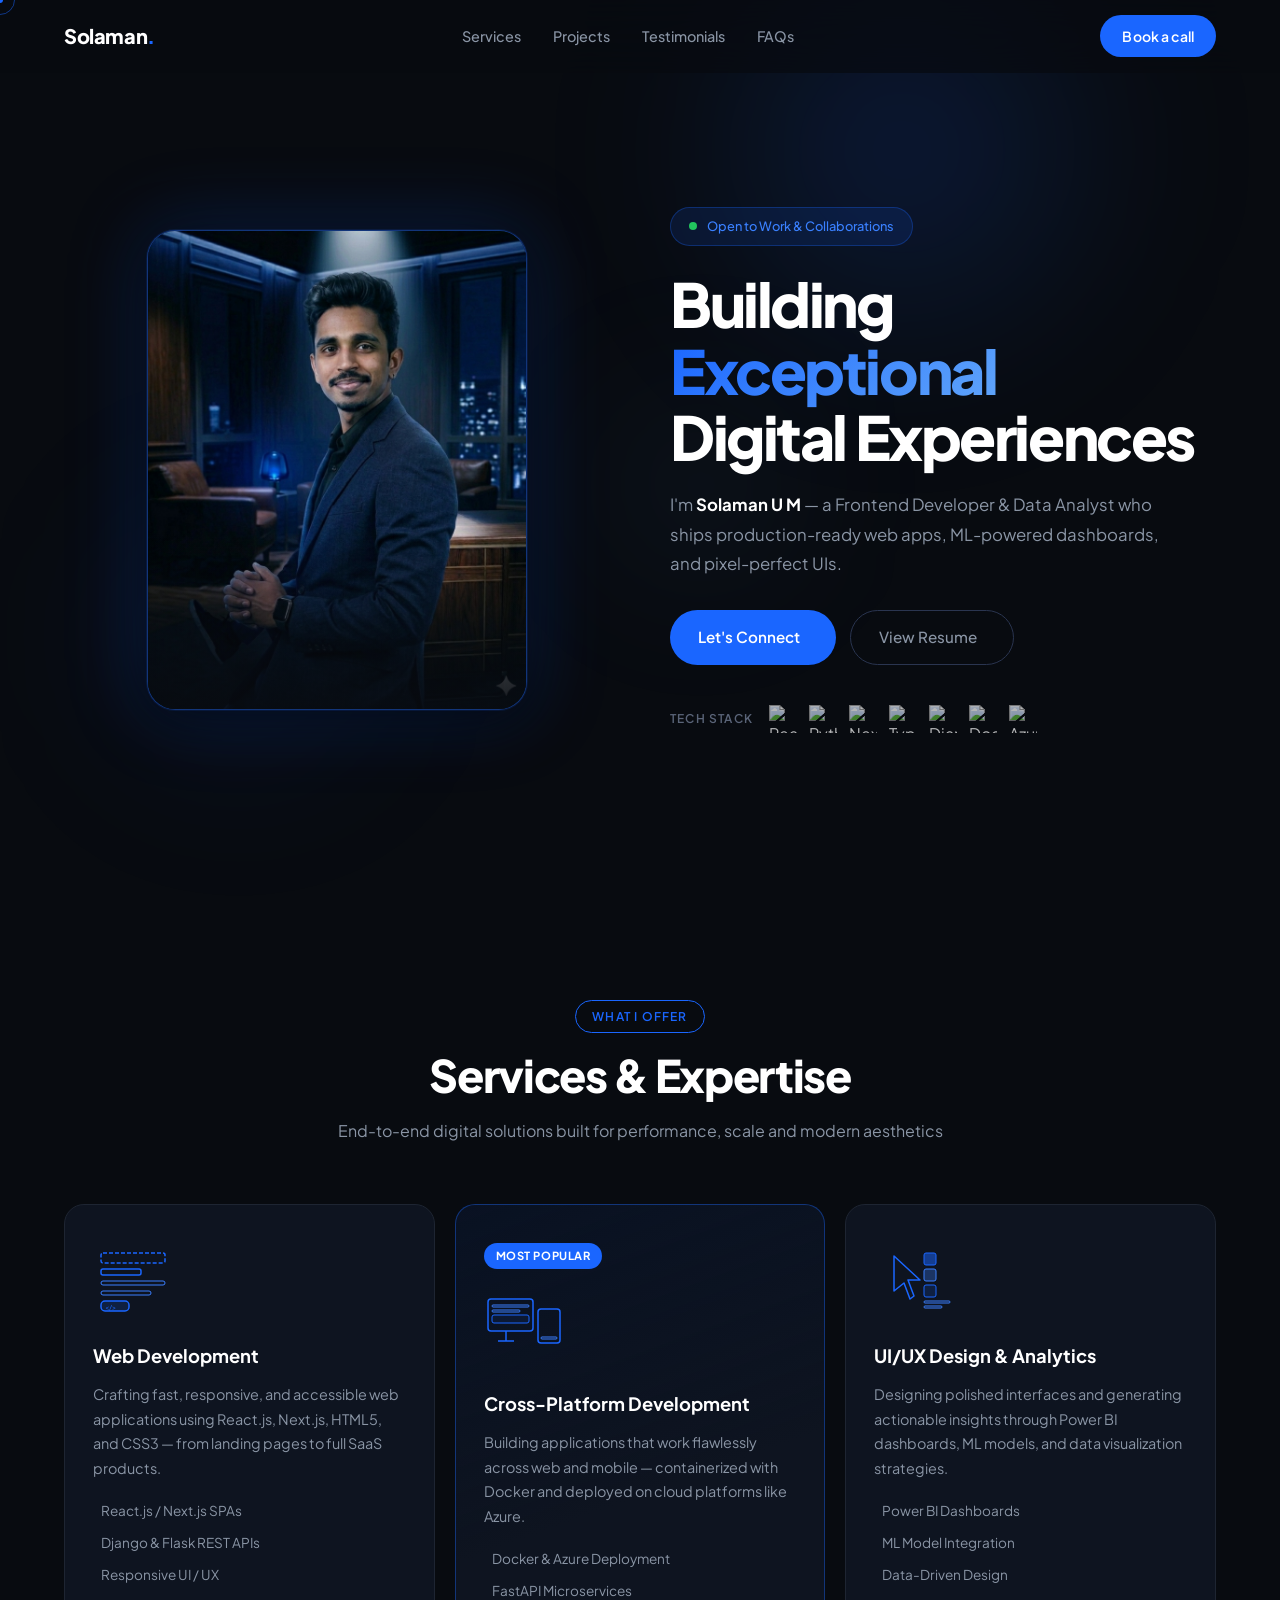
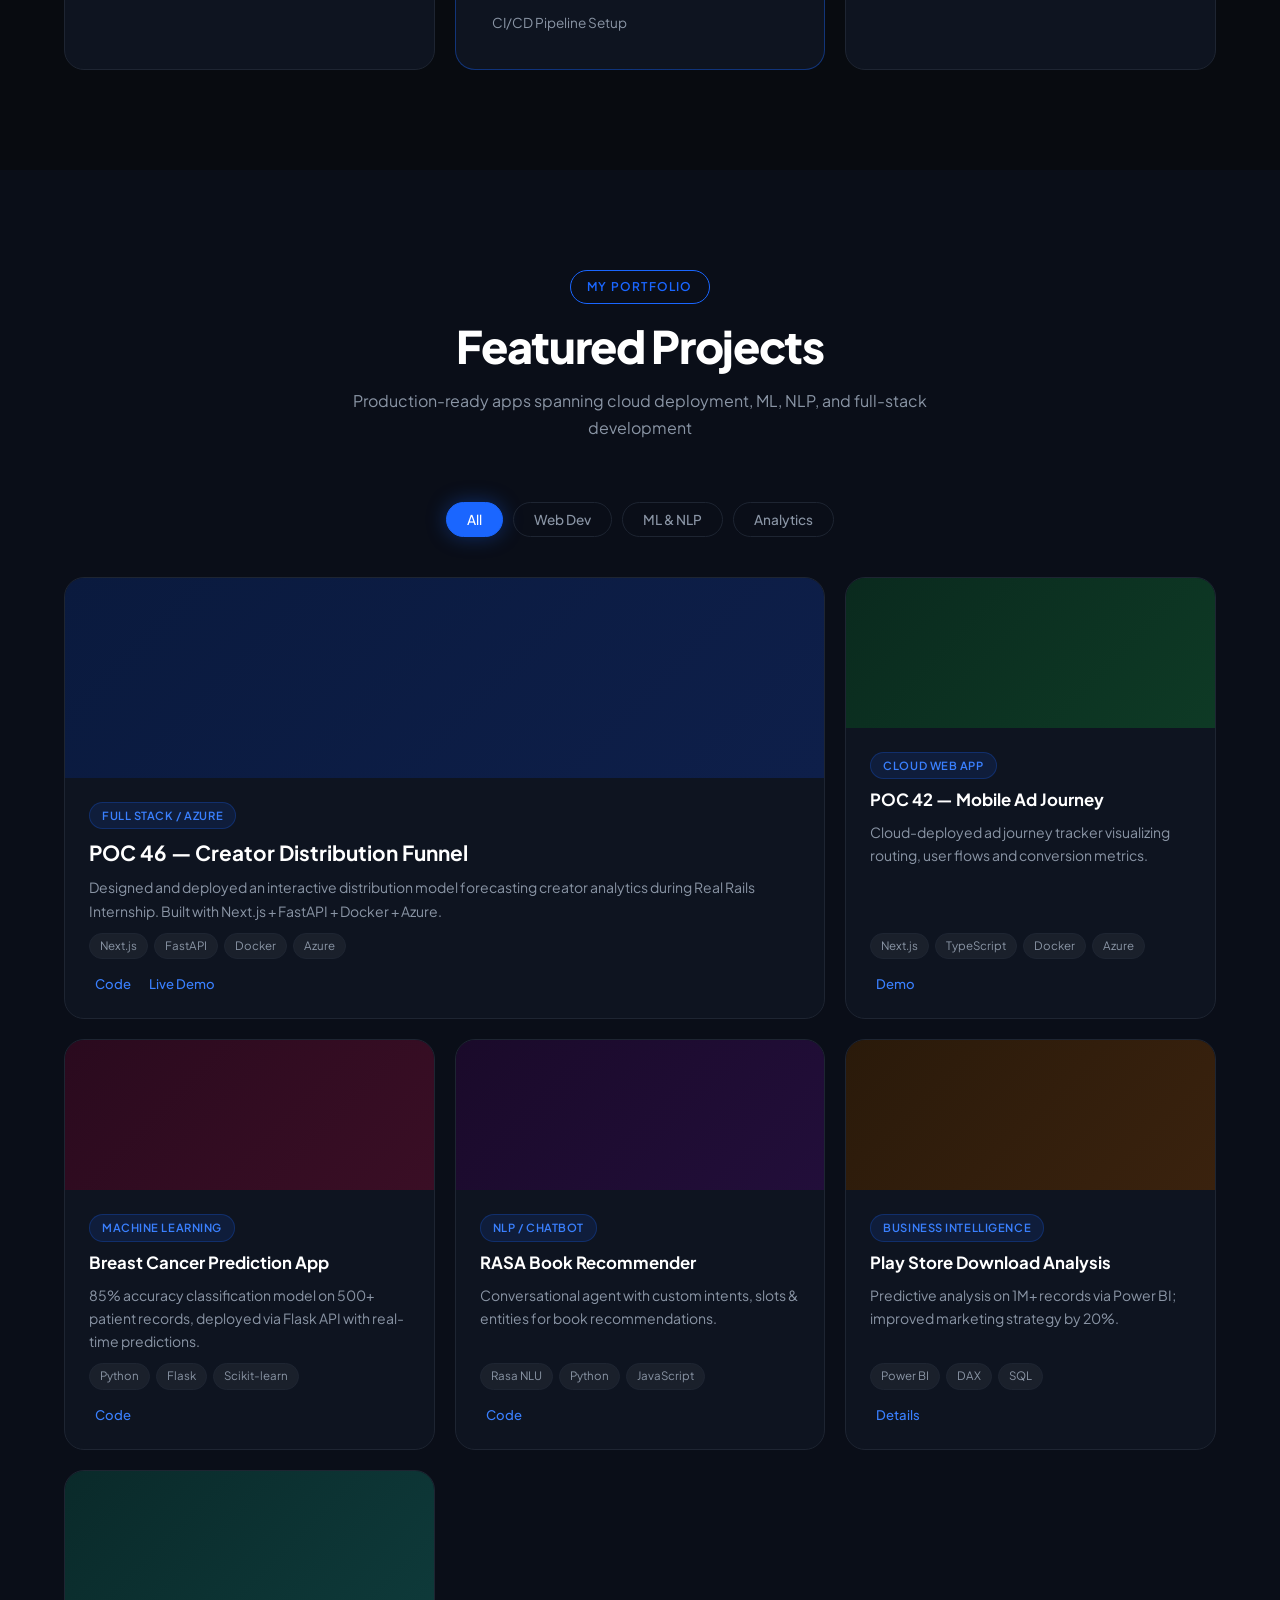
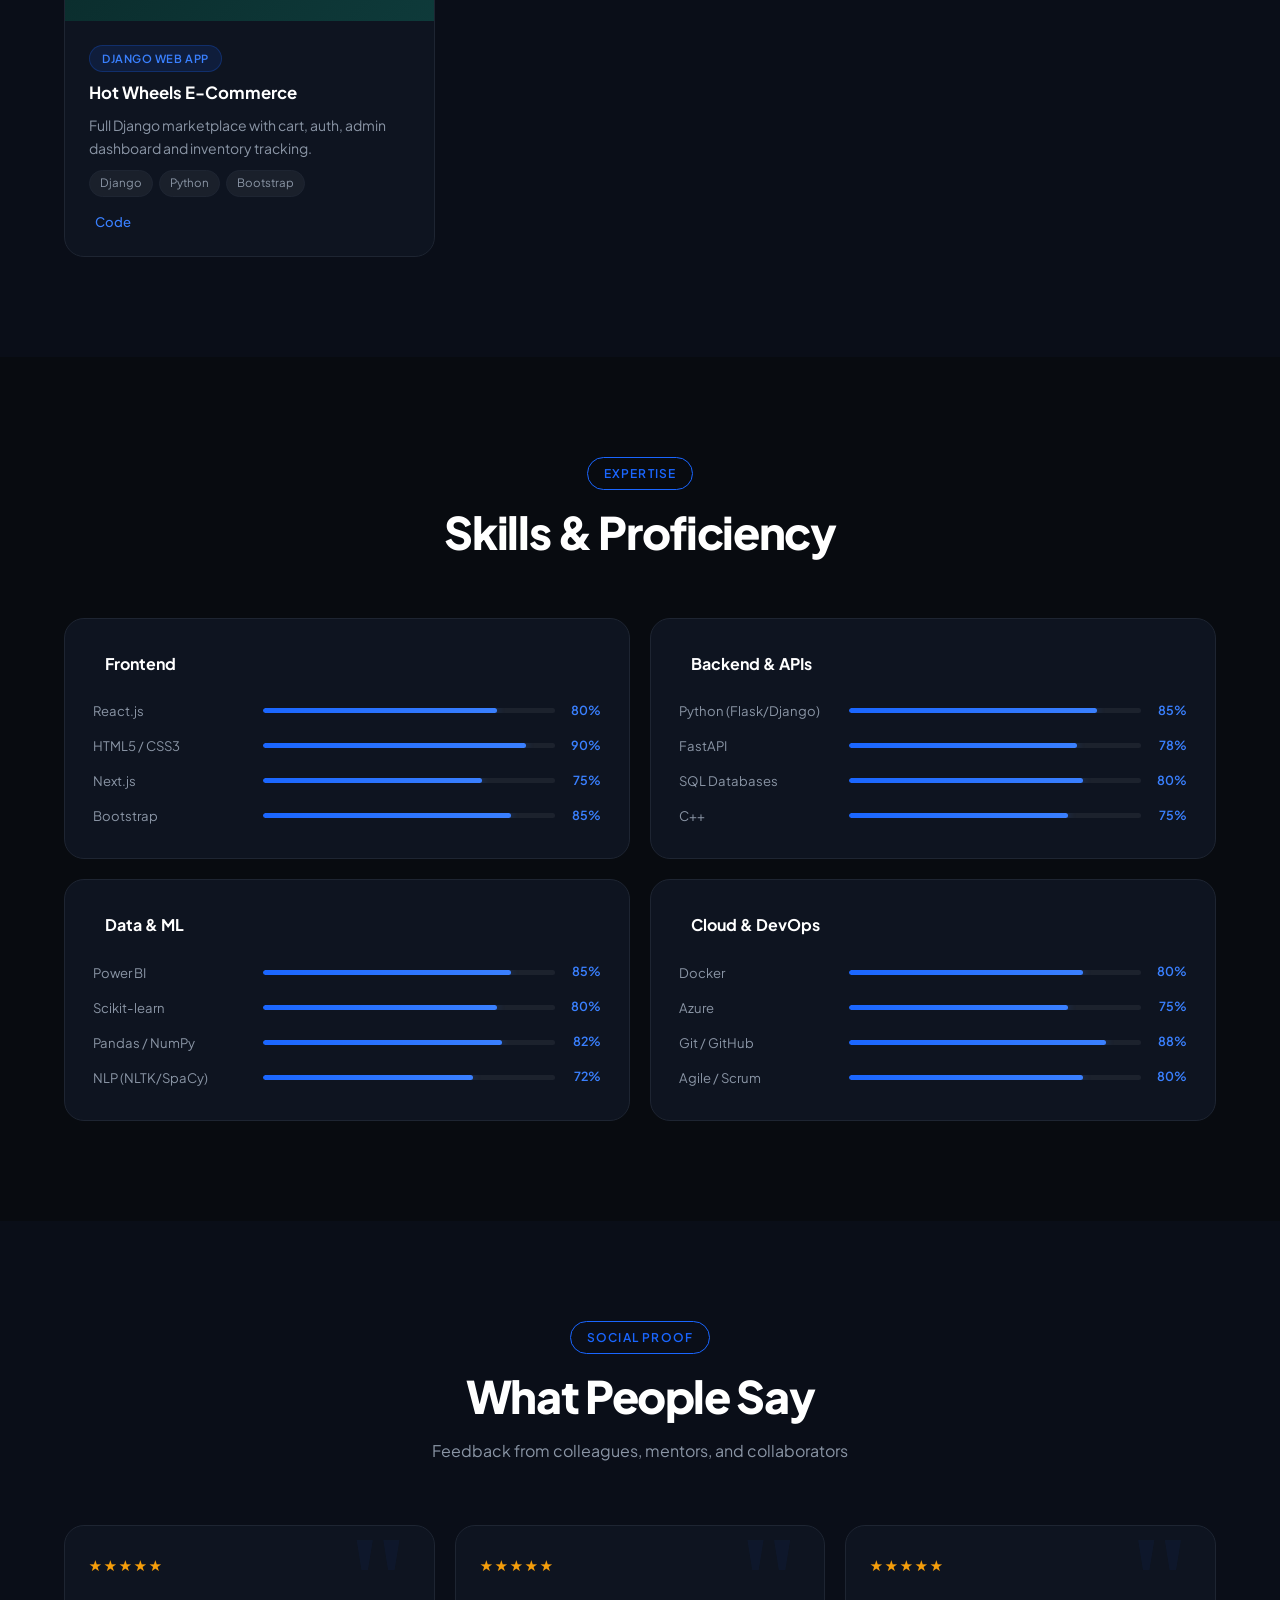
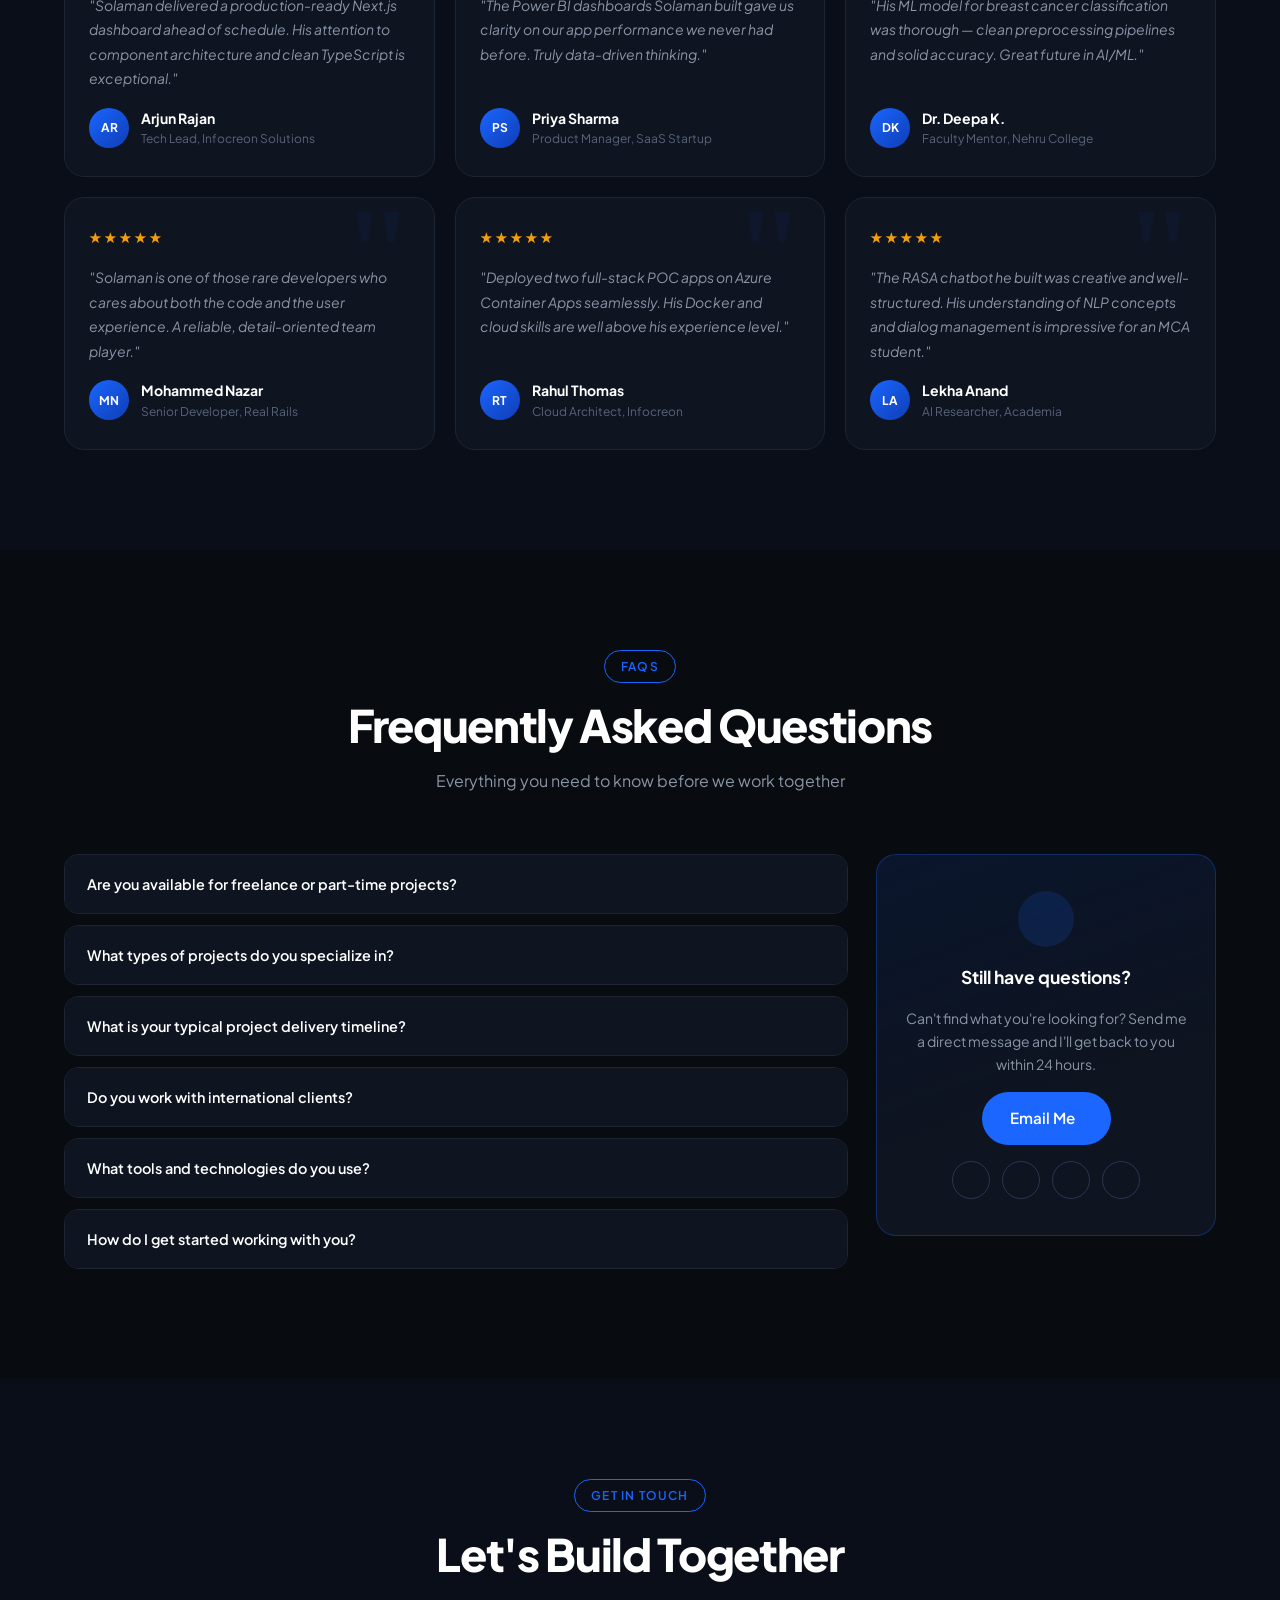
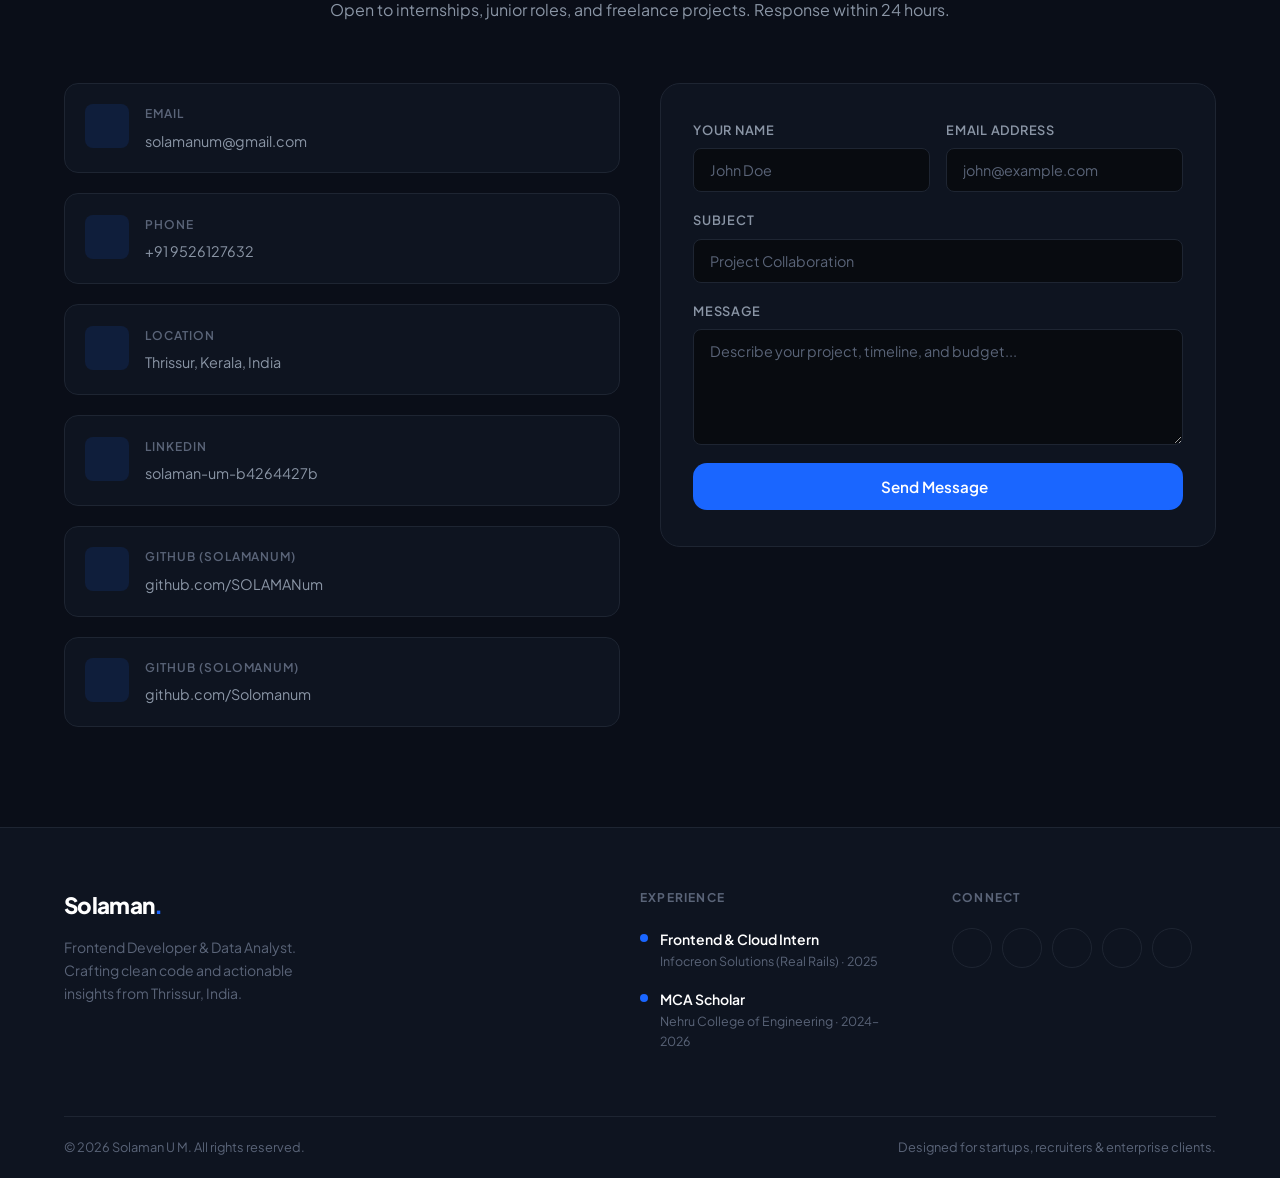
==== commit 899f2d04: "Update GitHub profiles and links in portfolio and resume" ====
--- a/index.html
+++ b/index.html
@@ -232,7 +232,7 @@
                                 <span>Next.js</span><span>FastAPI</span><span>Docker</span><span>Azure</span>
                             </div>
                             <div class="proj-links">
-                                <a href="https://github.com/solaman-um-b4264427b" target="_blank" rel="noopener"><i data-lucide="github"></i> Code</a>
+                                <a href="https://github.com/SOLAMANum" target="_blank" rel="noopener"><i data-lucide="github"></i> Code</a>
                                 <a href="https://lnkd.in/gmwh8nF4" target="_blank" rel="noopener"><i data-lucide="external-link"></i> Live Demo</a>
                             </div>
                         </div>
@@ -269,7 +269,7 @@
                                 <span>Python</span><span>Flask</span><span>Scikit-learn</span>
                             </div>
                             <div class="proj-links">
-                                <a href="https://github.com/solaman-um-b4264427b" target="_blank" rel="noopener"><i data-lucide="github"></i> Code</a>
+                                <a href="https://github.com/SOLAMANum" target="_blank" rel="noopener"><i data-lucide="github"></i> Code</a>
                             </div>
                         </div>
                     </article>
@@ -287,7 +287,7 @@
                                 <span>Rasa NLU</span><span>Python</span><span>JavaScript</span>
                             </div>
                             <div class="proj-links">
-                                <a href="https://github.com/solaman-um-b4264427b" target="_blank" rel="noopener"><i data-lucide="github"></i> Code</a>
+                                <a href="https://github.com/SOLAMANum" target="_blank" rel="noopener"><i data-lucide="github"></i> Code</a>
                             </div>
                         </div>
                     </article>
@@ -323,7 +323,7 @@
                                 <span>Django</span><span>Python</span><span>Bootstrap</span>
                             </div>
                             <div class="proj-links">
-                                <a href="https://github.com/solaman-um-b4264427b" target="_blank" rel="noopener"><i data-lucide="github"></i> Code</a>
+                                <a href="https://github.com/SOLAMANum" target="_blank" rel="noopener"><i data-lucide="github"></i> Code</a>
                             </div>
                         </div>
                     </article>
@@ -549,7 +549,8 @@
                             </a>
                             <div class="faq-socials">
                                 <a href="https://www.linkedin.com/in/solaman-um-b4264427b/" target="_blank" rel="noopener" aria-label="LinkedIn"><i data-lucide="linkedin"></i></a>
-                                <a href="https://github.com/solaman-um-b4264427b" target="_blank" rel="noopener" aria-label="GitHub"><i data-lucide="github"></i></a>
+                                <a href="https://github.com/SOLAMANum" target="_blank" rel="noopener" aria-label="GitHub (SOLAMANum)"><i data-lucide="github"></i></a>
+                                <a href="https://github.com/Solomanum" target="_blank" rel="noopener" aria-label="GitHub (Solomanum)"><i data-lucide="github"></i></a>
                                 <a href="mailto:solamanum@gmail.com" aria-label="Email"><i data-lucide="mail"></i></a>
                             </div>
                         </div>
@@ -596,8 +597,25 @@
                                 <a href="https://www.linkedin.com/in/solaman-um-b4264427b/" target="_blank" rel="noopener">solaman-um-b4264427b</a>
                             </div>
                         </div>
+                        <div class="contact-item">
+                            <div class="contact-icon-box"><i data-lucide="github"></i></div>
+                            <div>
+                                <p class="contact-item-label">GitHub (SOLAMANum)</p>
+                                <a href="https://github.com/SOLAMANum" target="_blank" rel="noopener">github.com/SOLAMANum</a>
+                            </div>
+                        </div>
+                        <div class="contact-item">
+                            <div class="contact-icon-box"><i data-lucide="github"></i></div>
+                            <div>
+                                <p class="contact-item-label">GitHub (Solomanum)</p>
+                                <a href="https://github.com/Solomanum" target="_blank" rel="noopener">github.com/Solomanum</a>
+                            </div>
+                        </div>
                     </div>
                     <form id="contact-form" class="contact-form fade-in-up delay-200">
+                        <!-- Web3Forms Access Key and Botcheck Spam Protection -->
+                        <input type="hidden" name="access_key" value="1c0c8a92-7ddf-47e1-8752-94b1450c69ba">
+                        <input type="checkbox" name="botcheck" class="hidden" style="display: none;">
                         <div class="form-row">
                             <div class="form-group">
                                 <label for="name">Your Name</label>
@@ -658,7 +676,8 @@
                     <h4>Connect</h4>
                     <div class="footer-social-icons">
                         <a href="https://www.linkedin.com/in/solaman-um-b4264427b/" target="_blank" rel="noopener" aria-label="LinkedIn"><i data-lucide="linkedin"></i></a>
-                        <a href="https://github.com/solaman-um-b4264427b" target="_blank" rel="noopener" aria-label="GitHub"><i data-lucide="github"></i></a>
+                        <a href="https://github.com/SOLAMANum" target="_blank" rel="noopener" aria-label="GitHub (SOLAMANum)"><i data-lucide="github"></i></a>
+                        <a href="https://github.com/Solomanum" target="_blank" rel="noopener" aria-label="GitHub (Solomanum)"><i data-lucide="github"></i></a>
                         <a href="mailto:solamanum@gmail.com" aria-label="Email"><i data-lucide="mail"></i></a>
                         <a href="tel:+919526127632" aria-label="Phone"><i data-lucide="phone"></i></a>
                     </div>
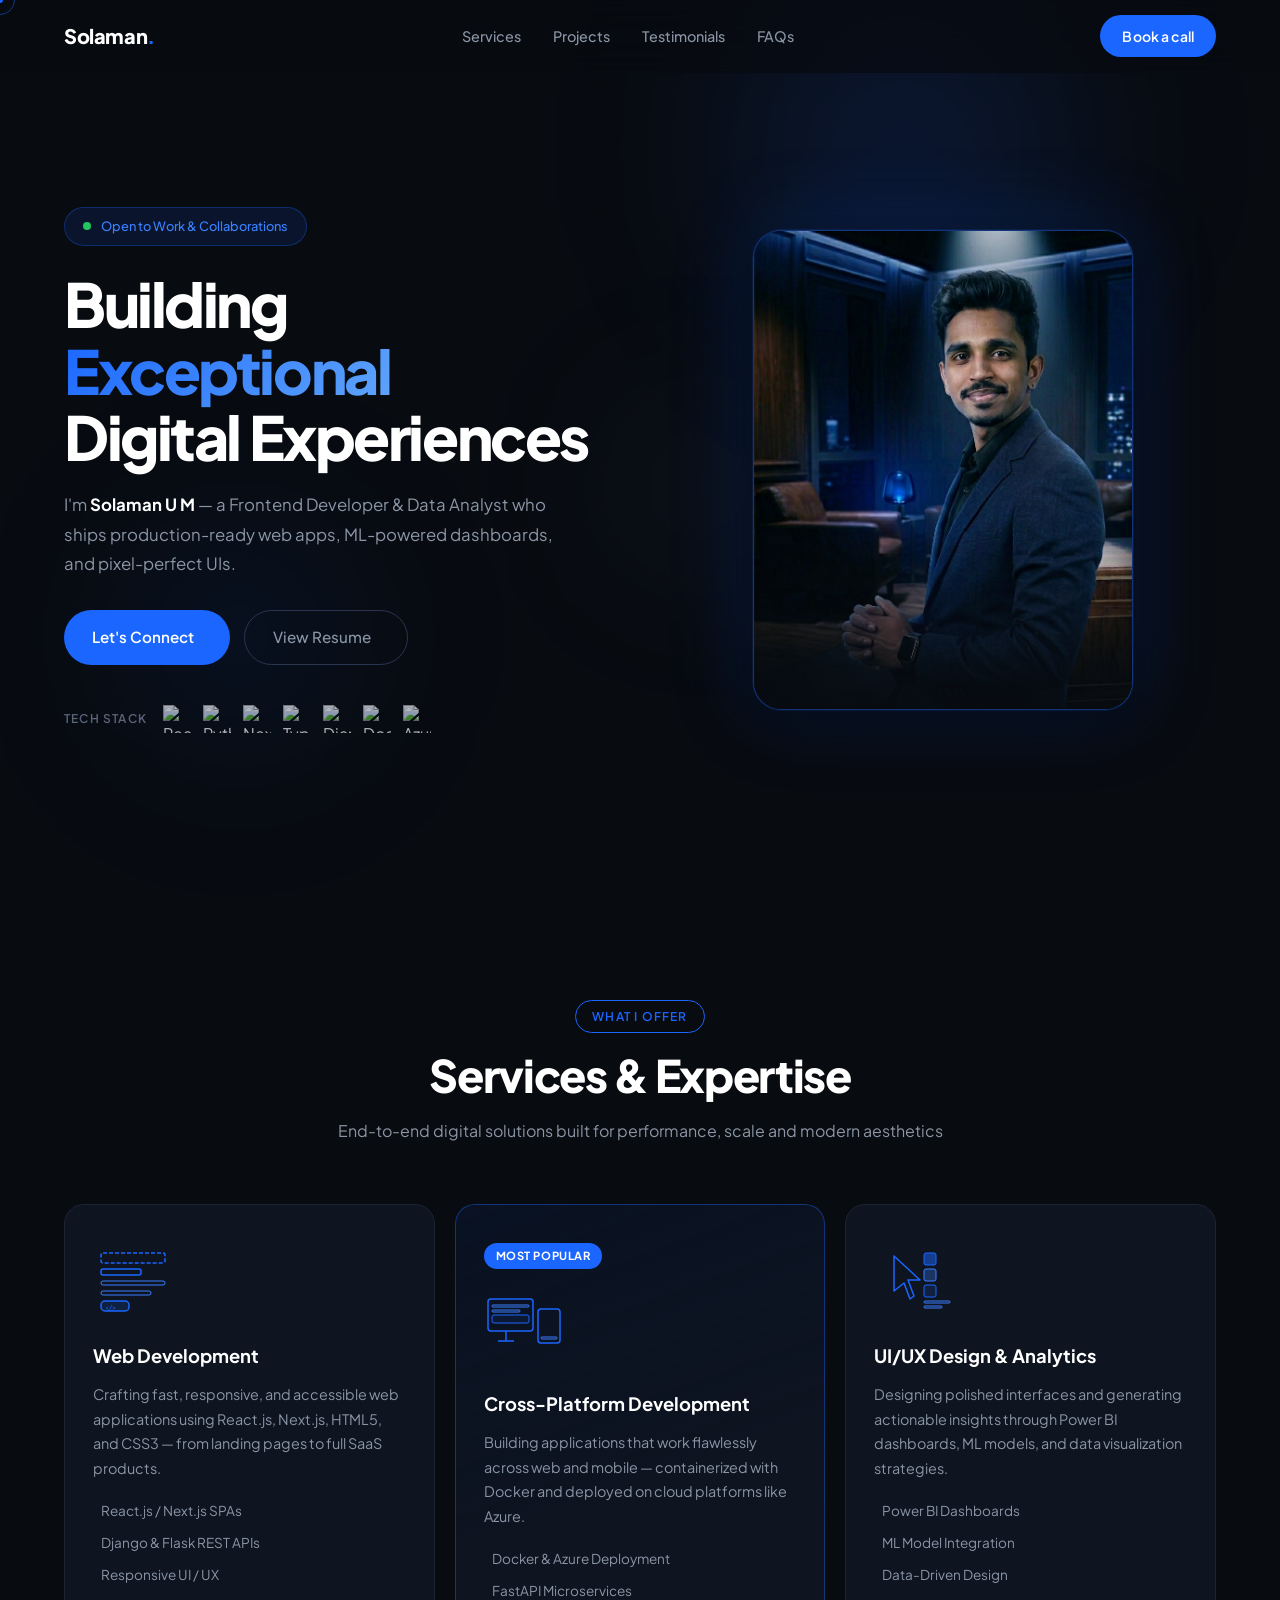
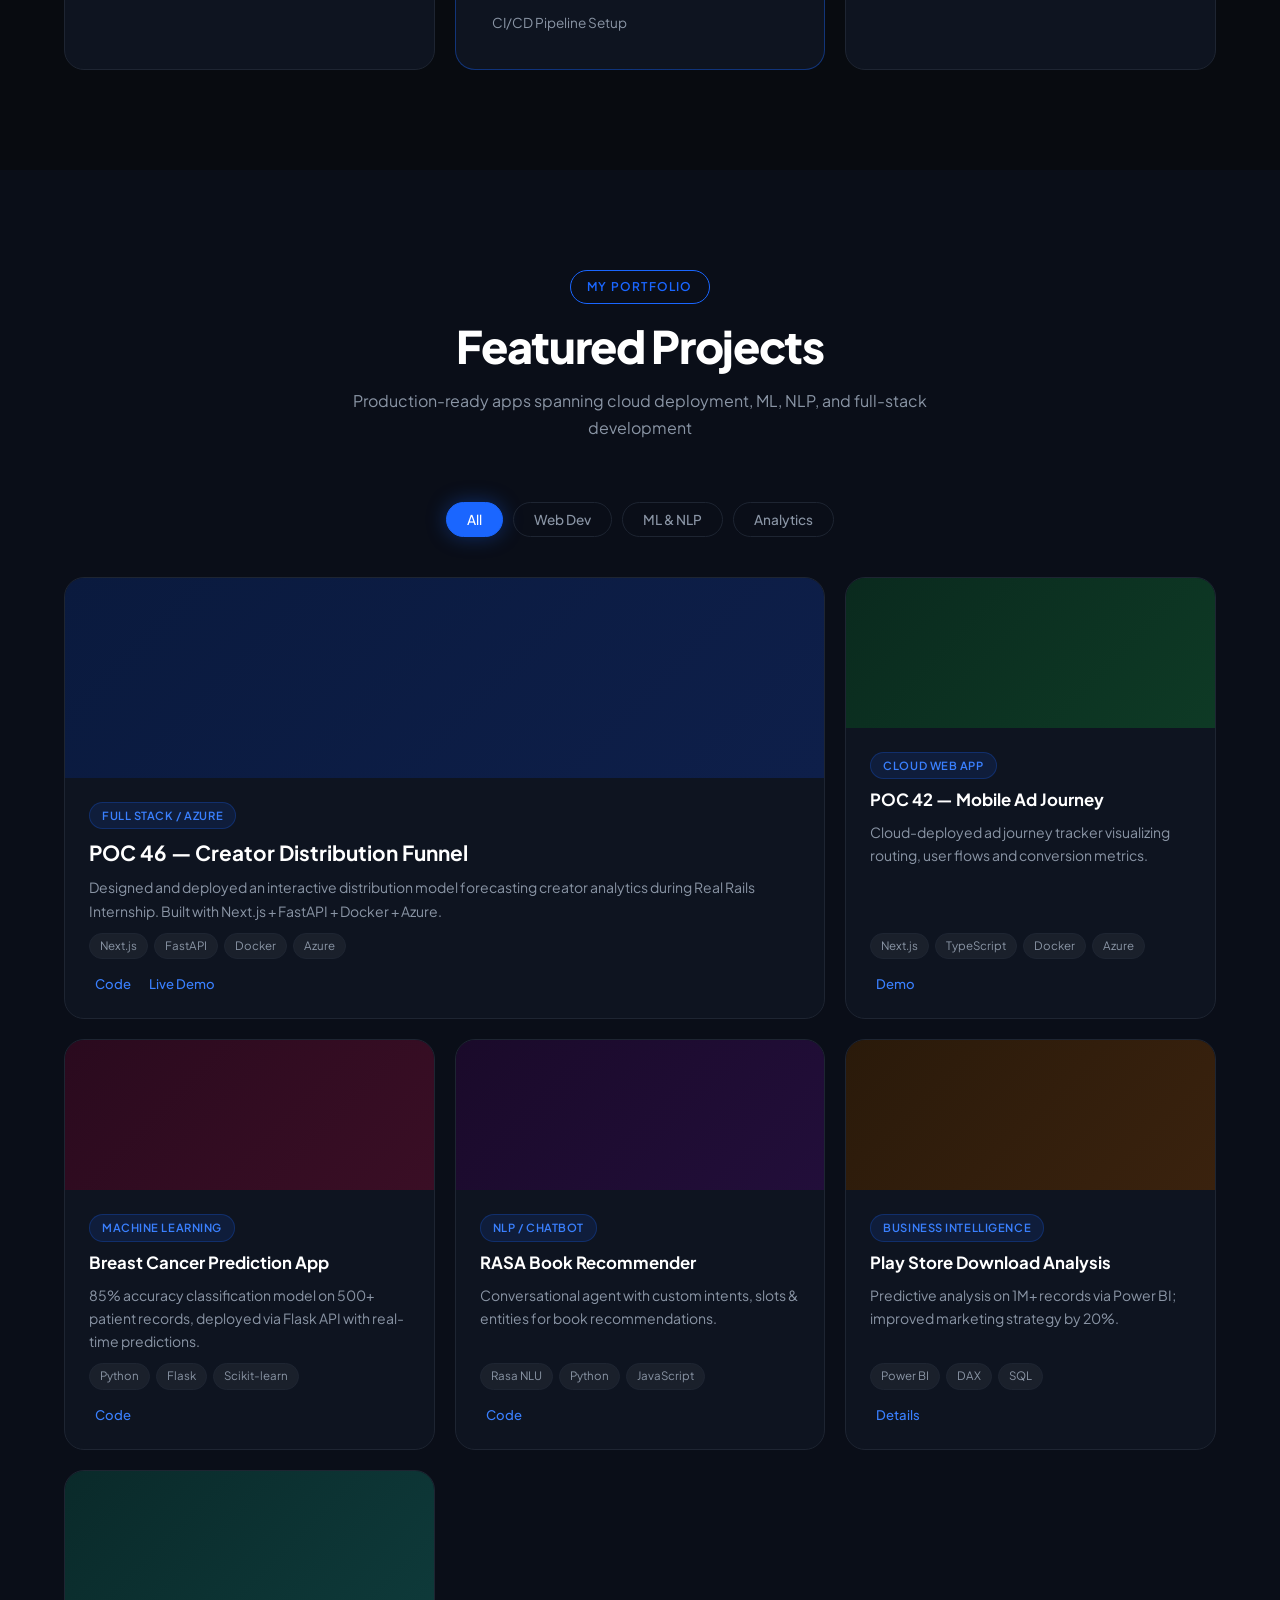
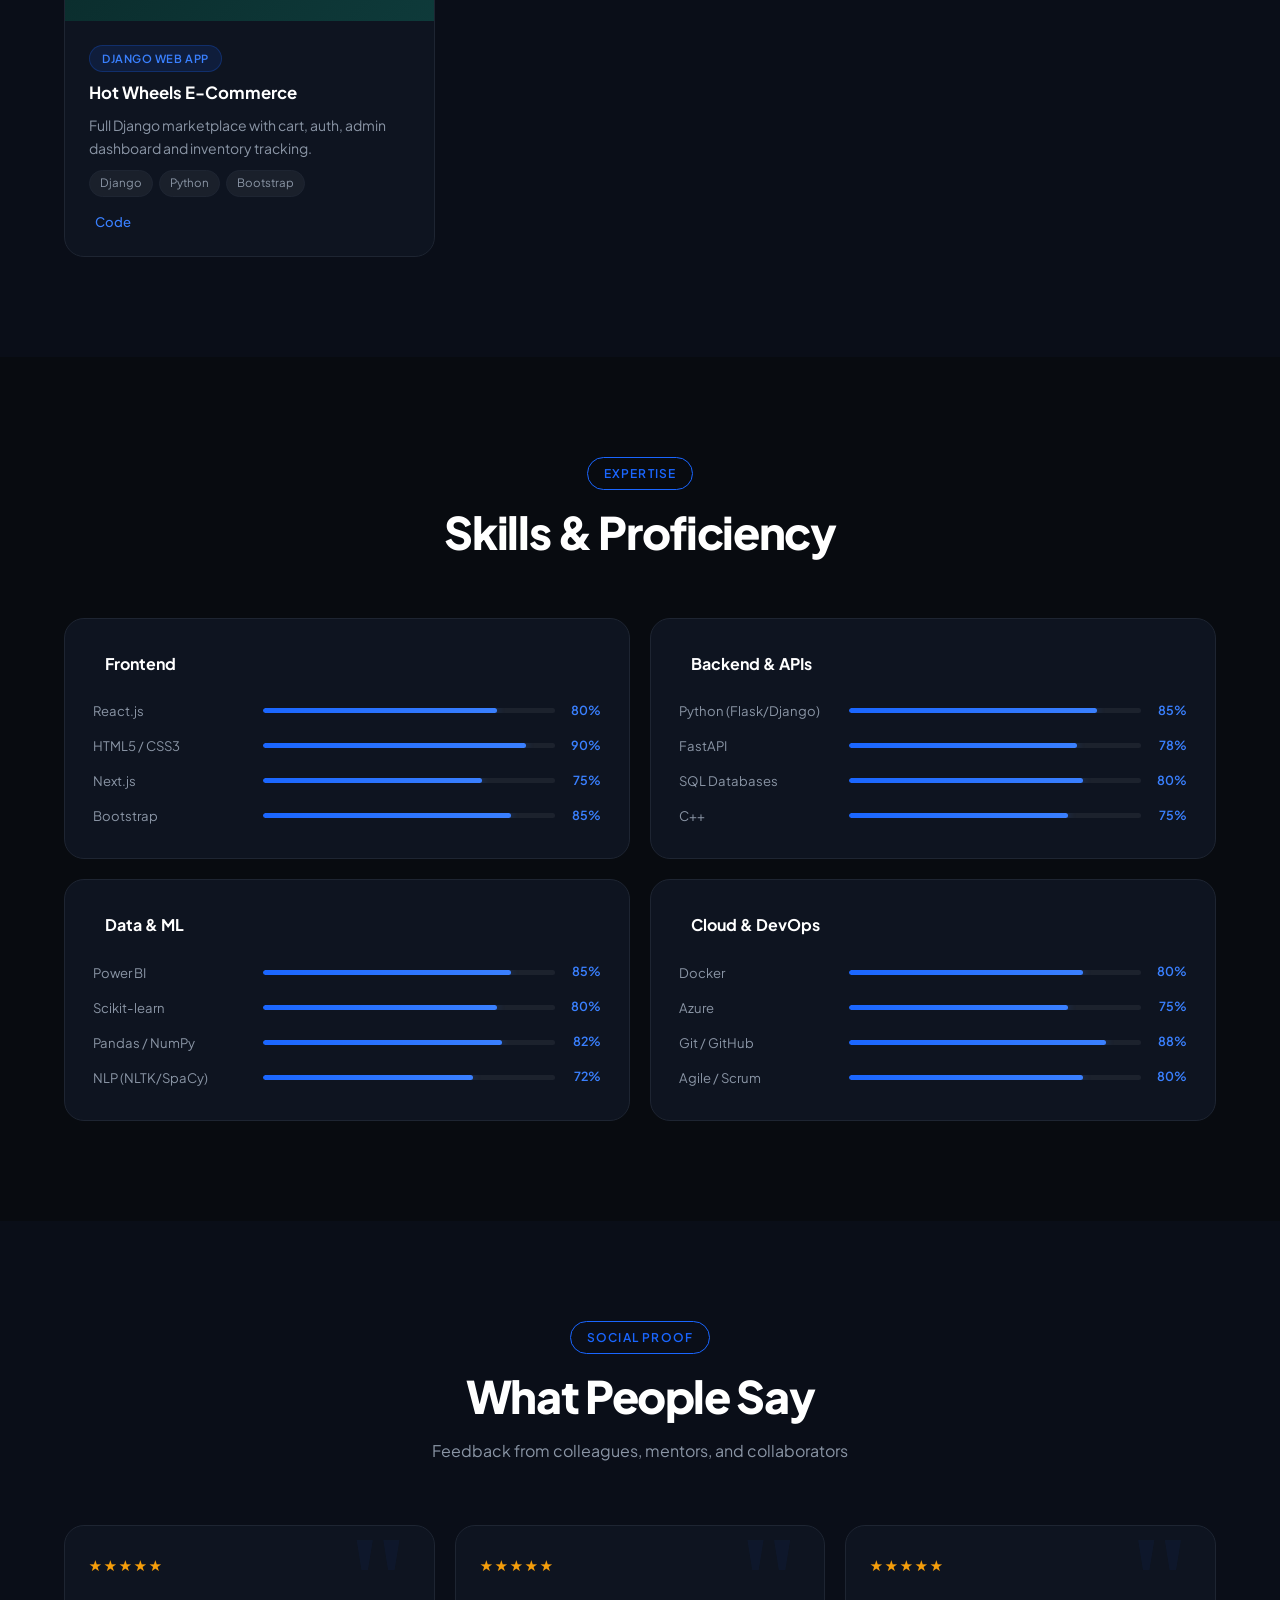
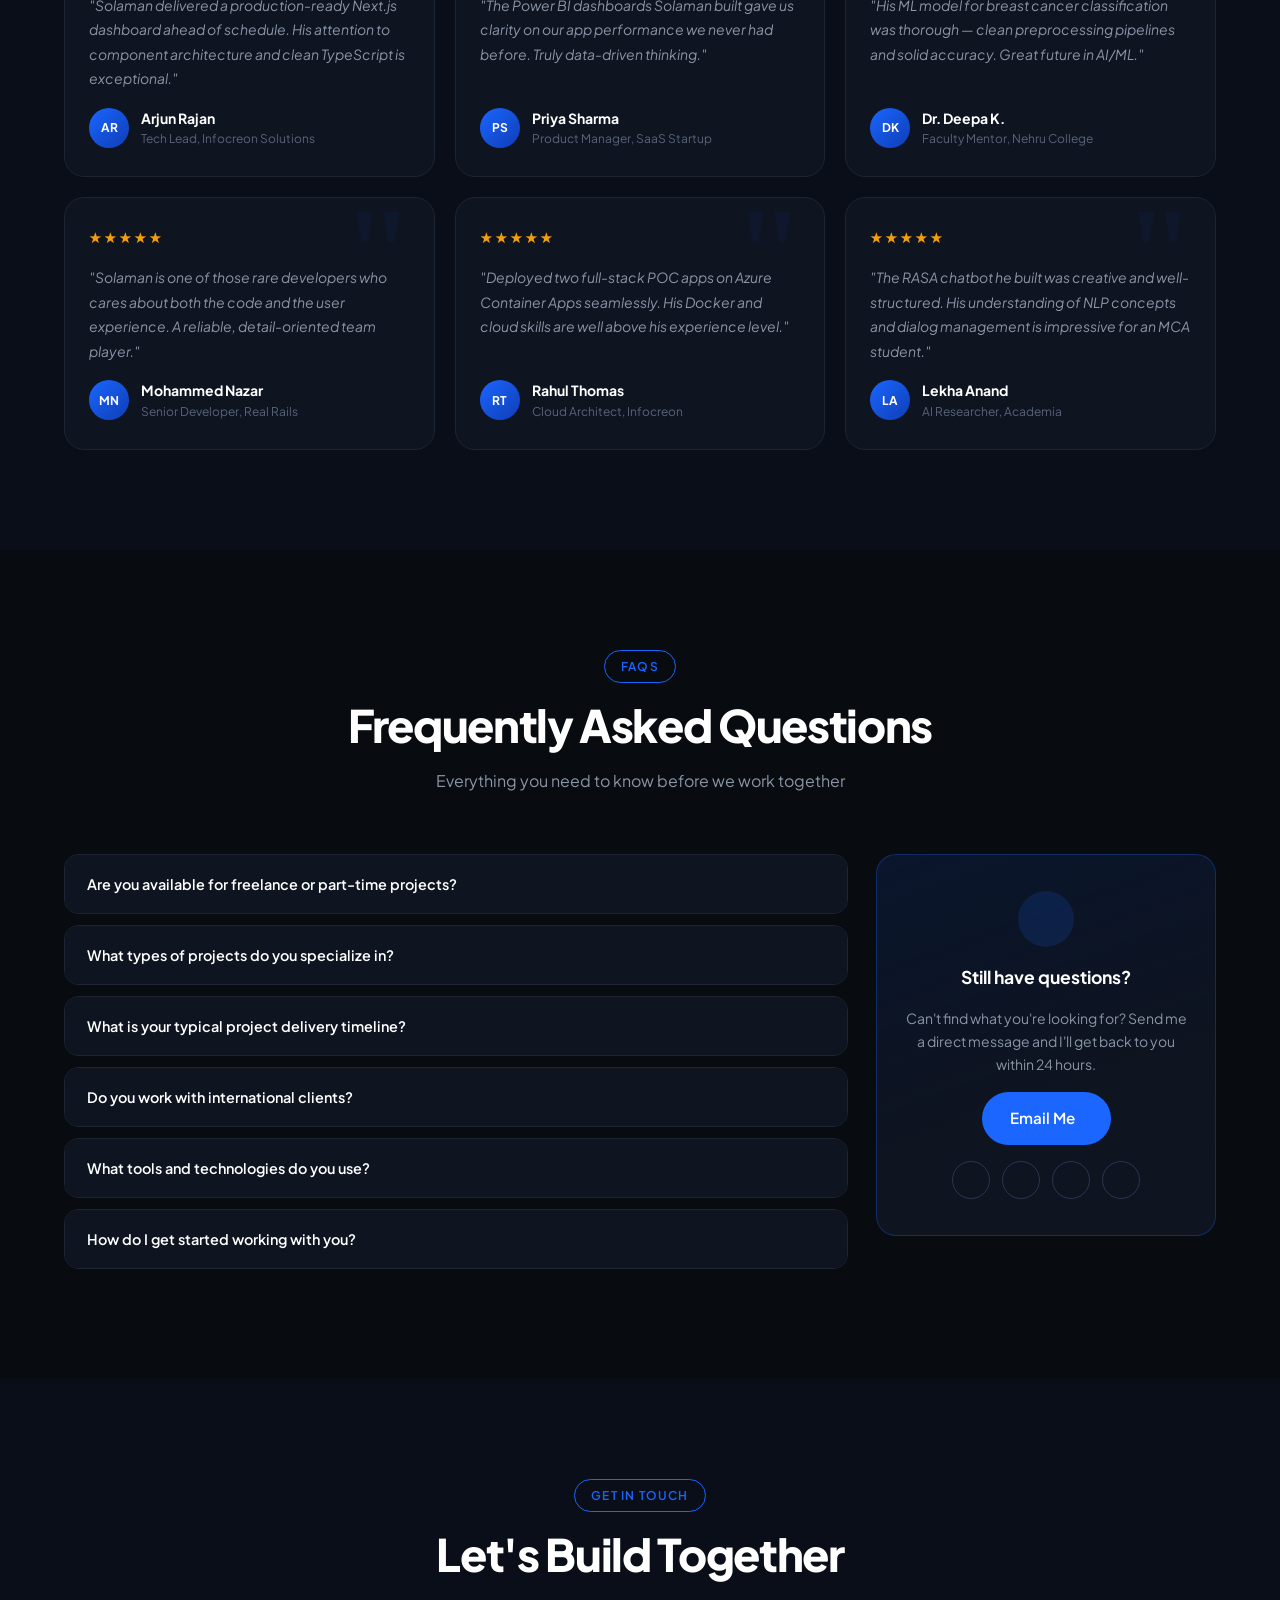
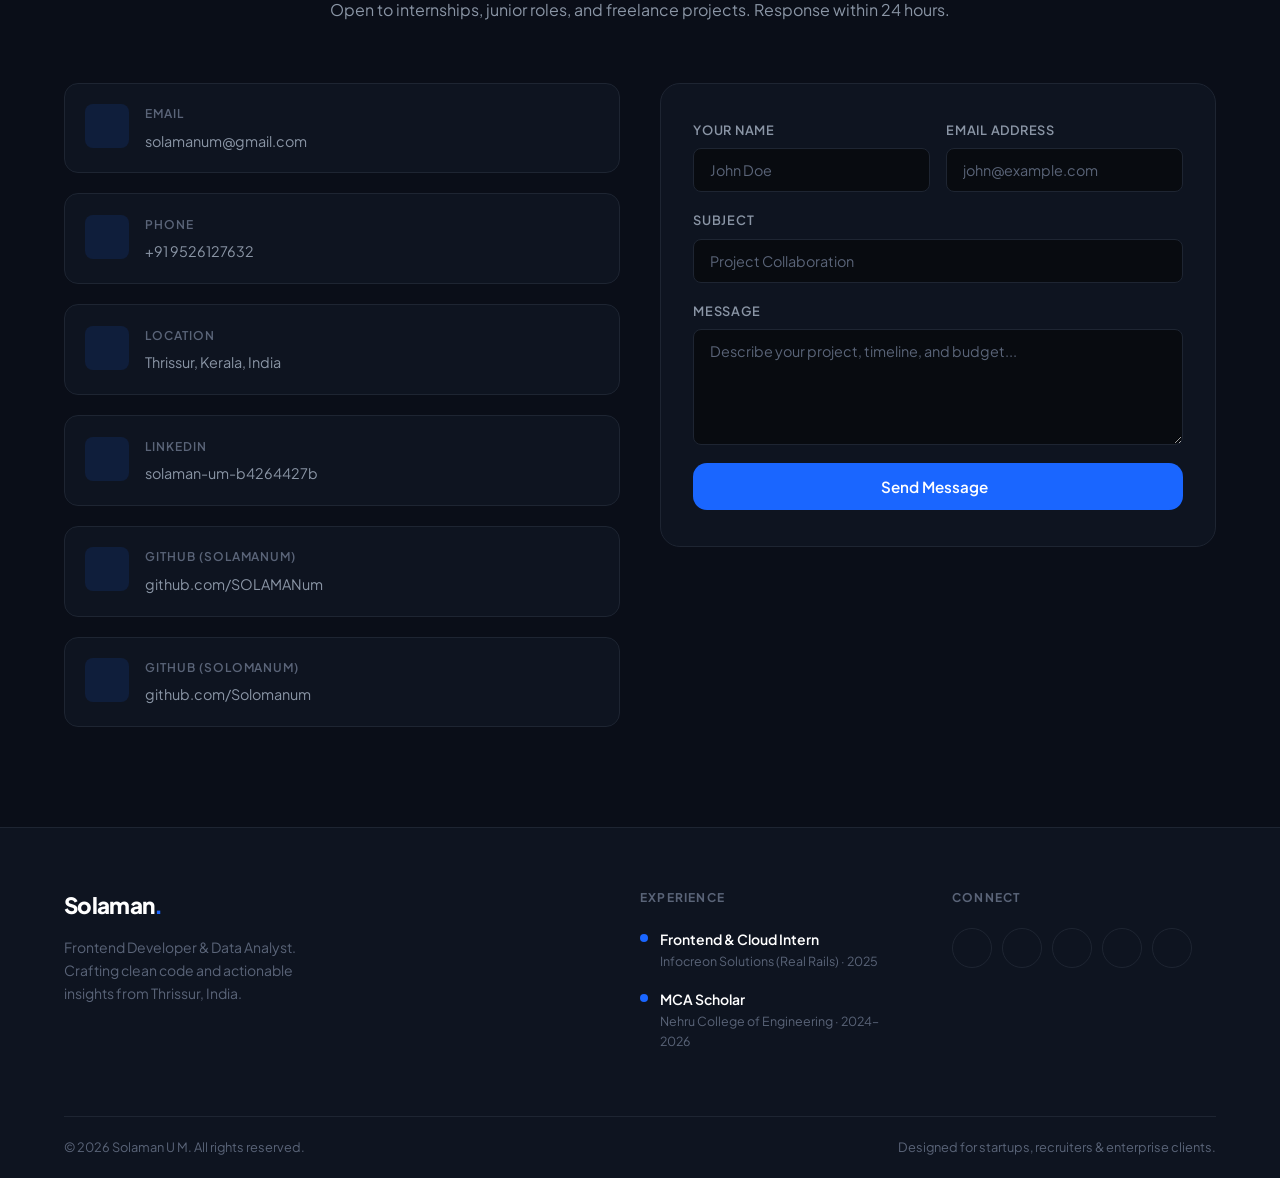
==== commit 45290246: "Move profile photo to the right side on desktop" ====
--- a/index.html
+++ b/index.html
@@ -65,7 +65,7 @@
             <div class="glow-orb glow-orb-3"></div>
 
             <div class="container hero-container">
-                <!-- Text Content (Visually Right on Desktop) -->
+                <!-- Text Content (Visually Left on Desktop) -->
                 <div class="hero-left fade-in-up">
                     <div class="hero-badge">
                         <span class="pulse-dot"></span>
@@ -104,7 +104,7 @@
                     </div>
                 </div>
 
-                <!-- Profile Photo (Visually Left on Desktop) -->
+                <!-- Profile Photo (Visually Right on Desktop) -->
                 <div class="hero-right fade-in-up delay-200">
                     <div class="profile-photo-wrap">
                         <div class="profile-glow"></div>
--- a/style.css
+++ b/style.css
@@ -507,10 +507,6 @@
   .hero-container { gap: 30px; }
   .profile-photo-wrap { width: 310px; height: 390px; }
 }
-@media (min-width: 901px) {
-  .hero-left { order: 2; }
-  .hero-right { order: 1; }
-}
 
 @media (max-width: 900px) {
   .hero-container { grid-template-columns: 1fr; text-align: center; }
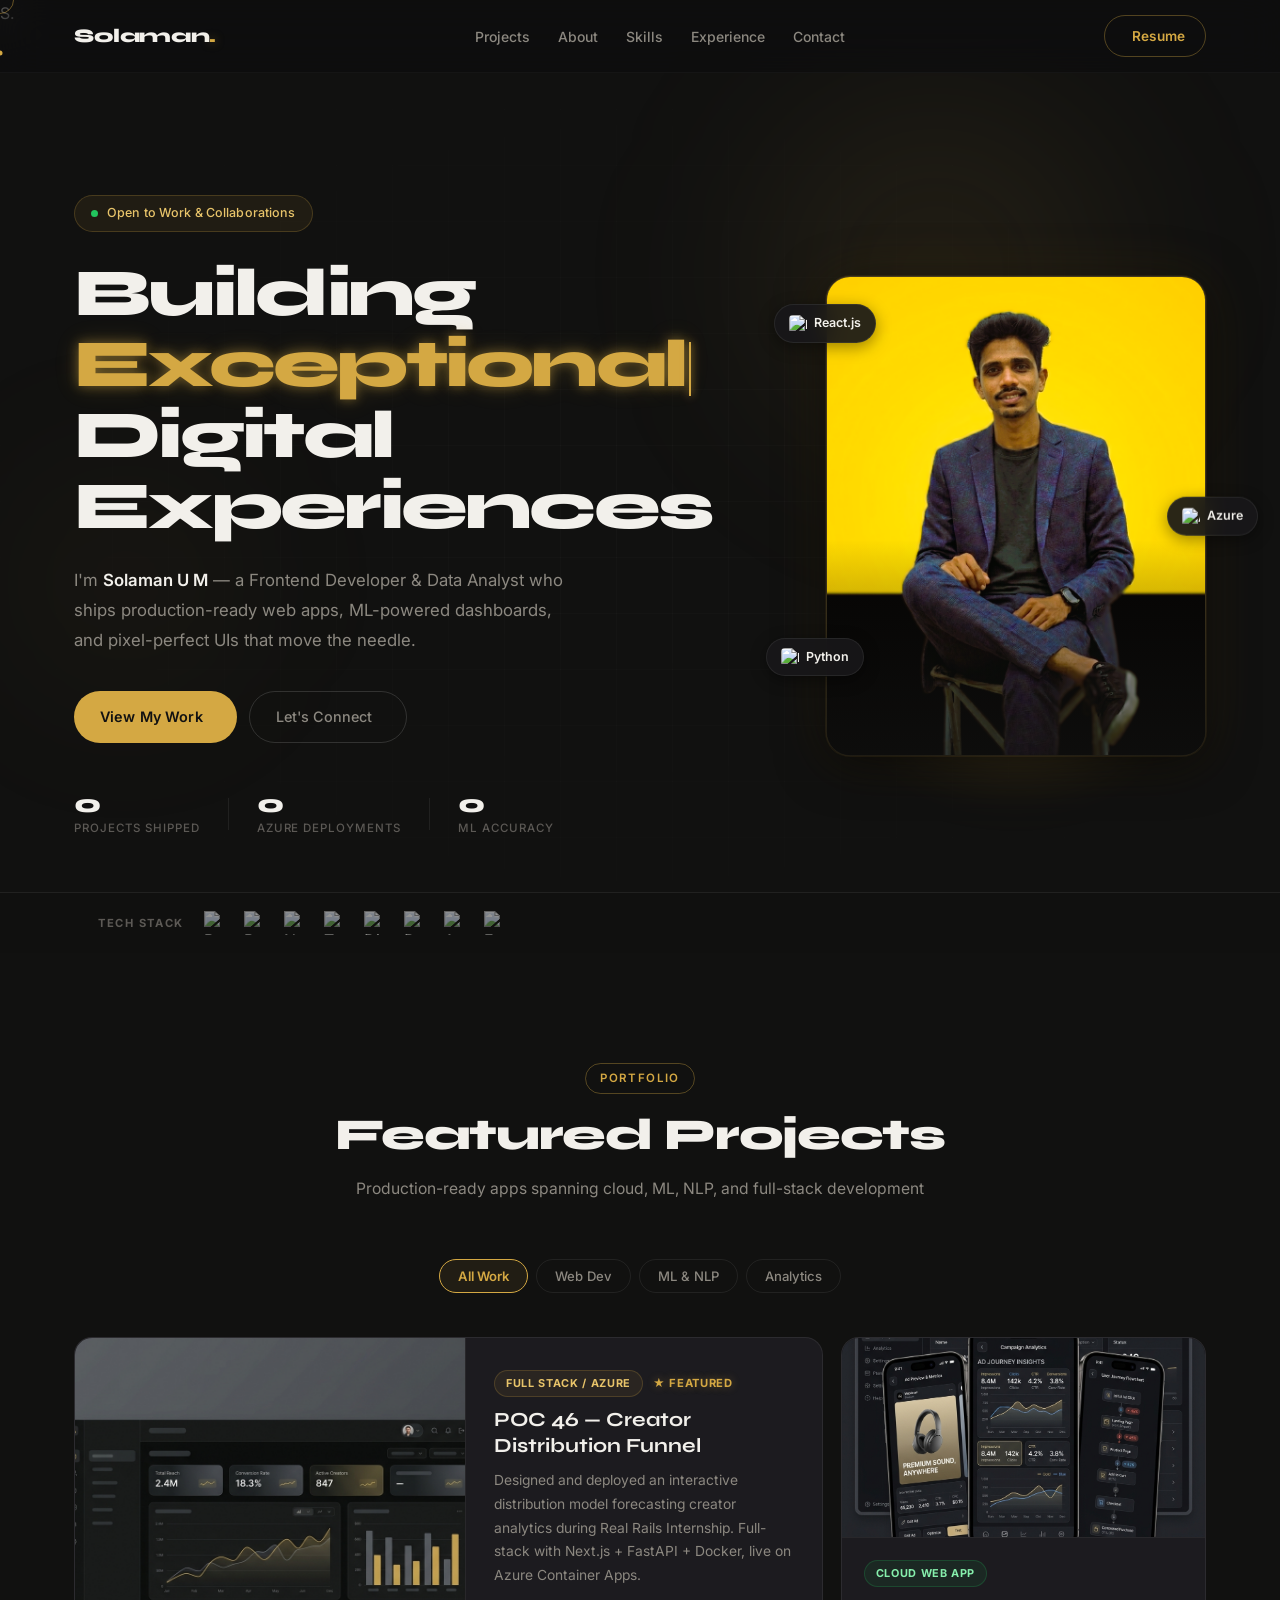
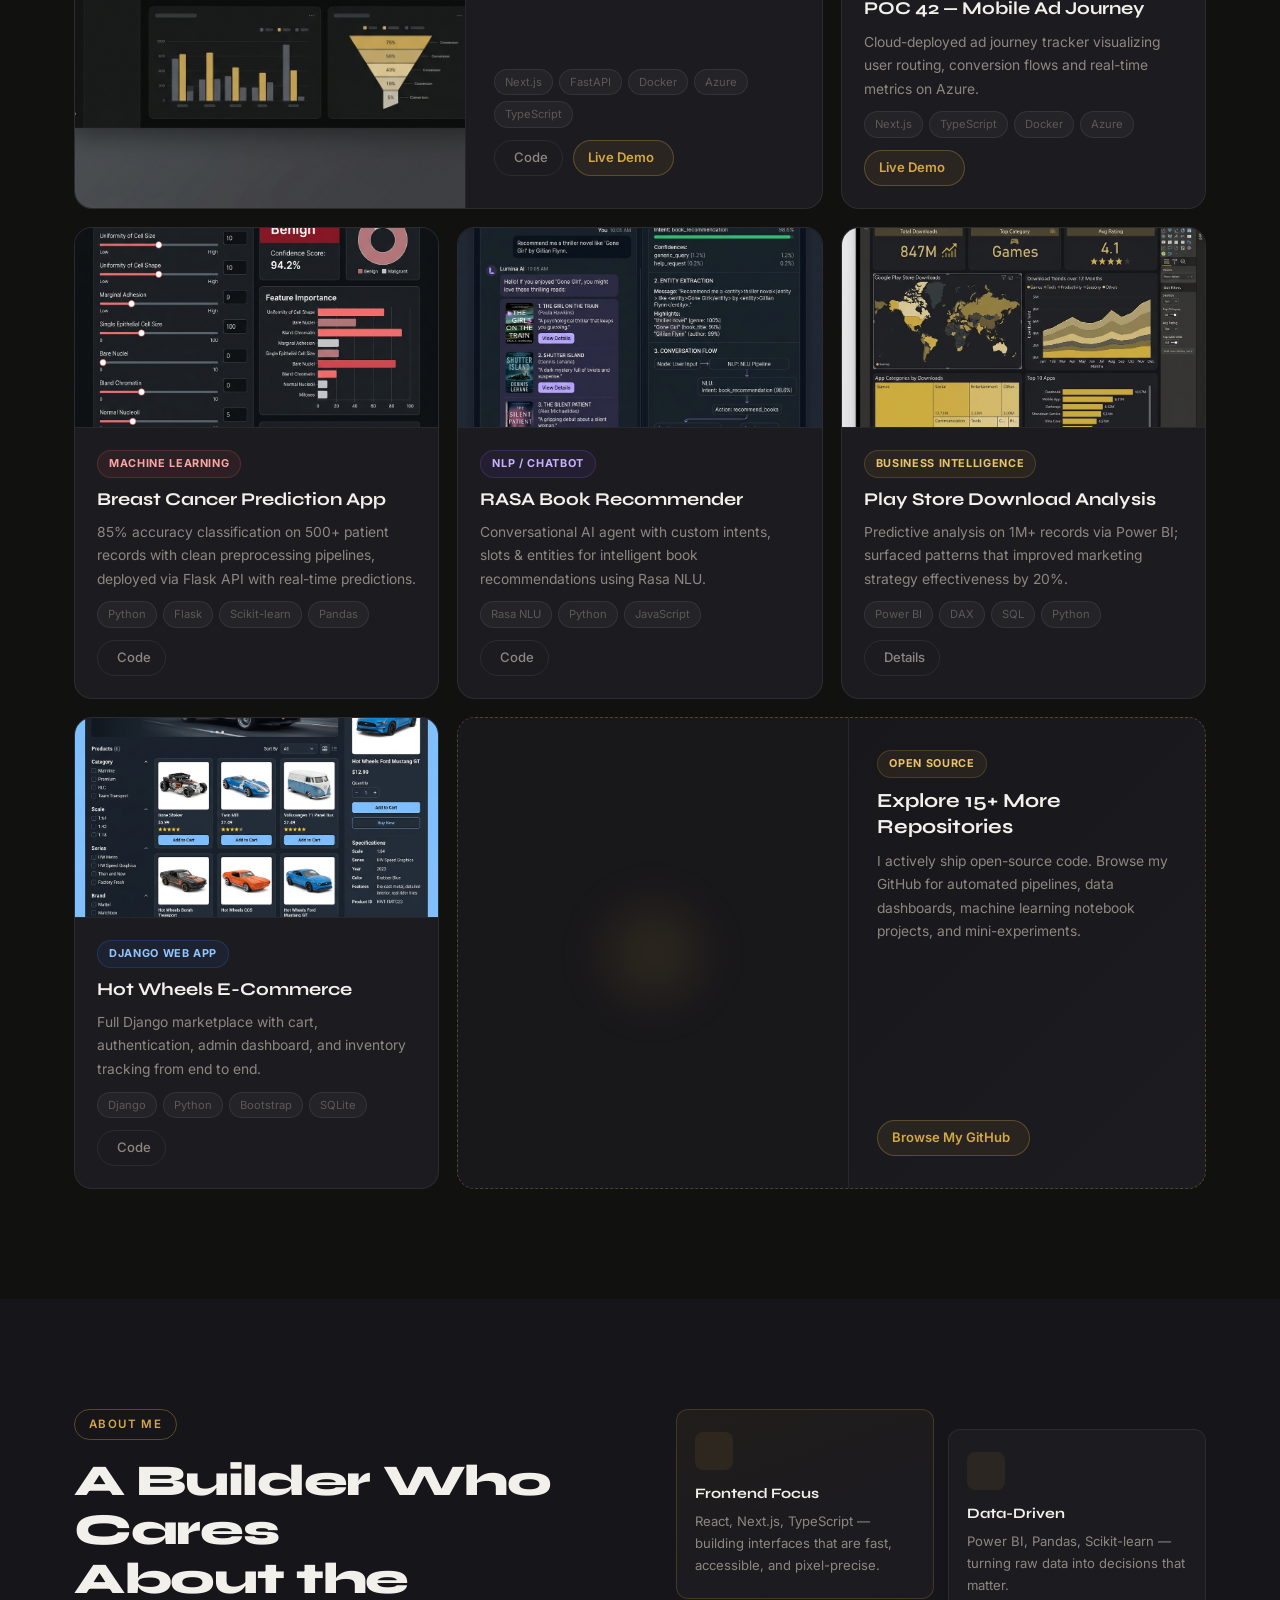
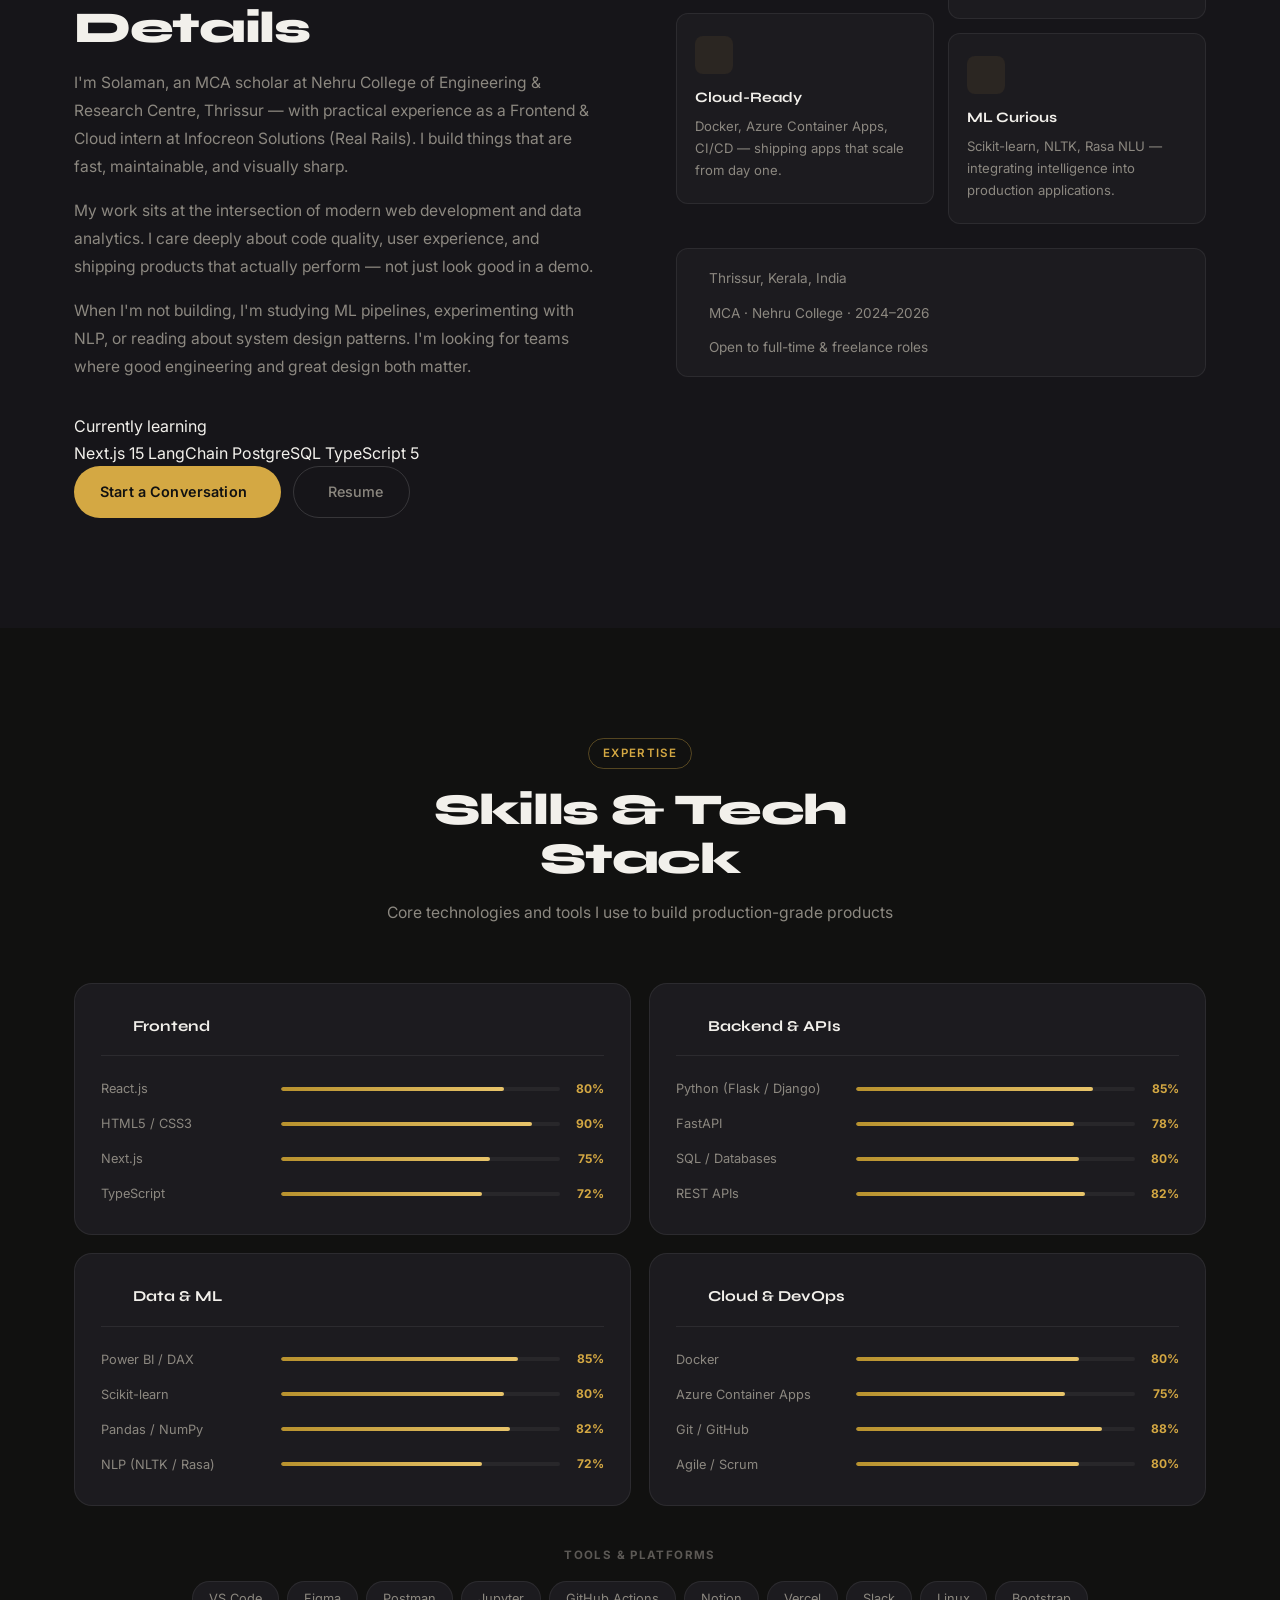
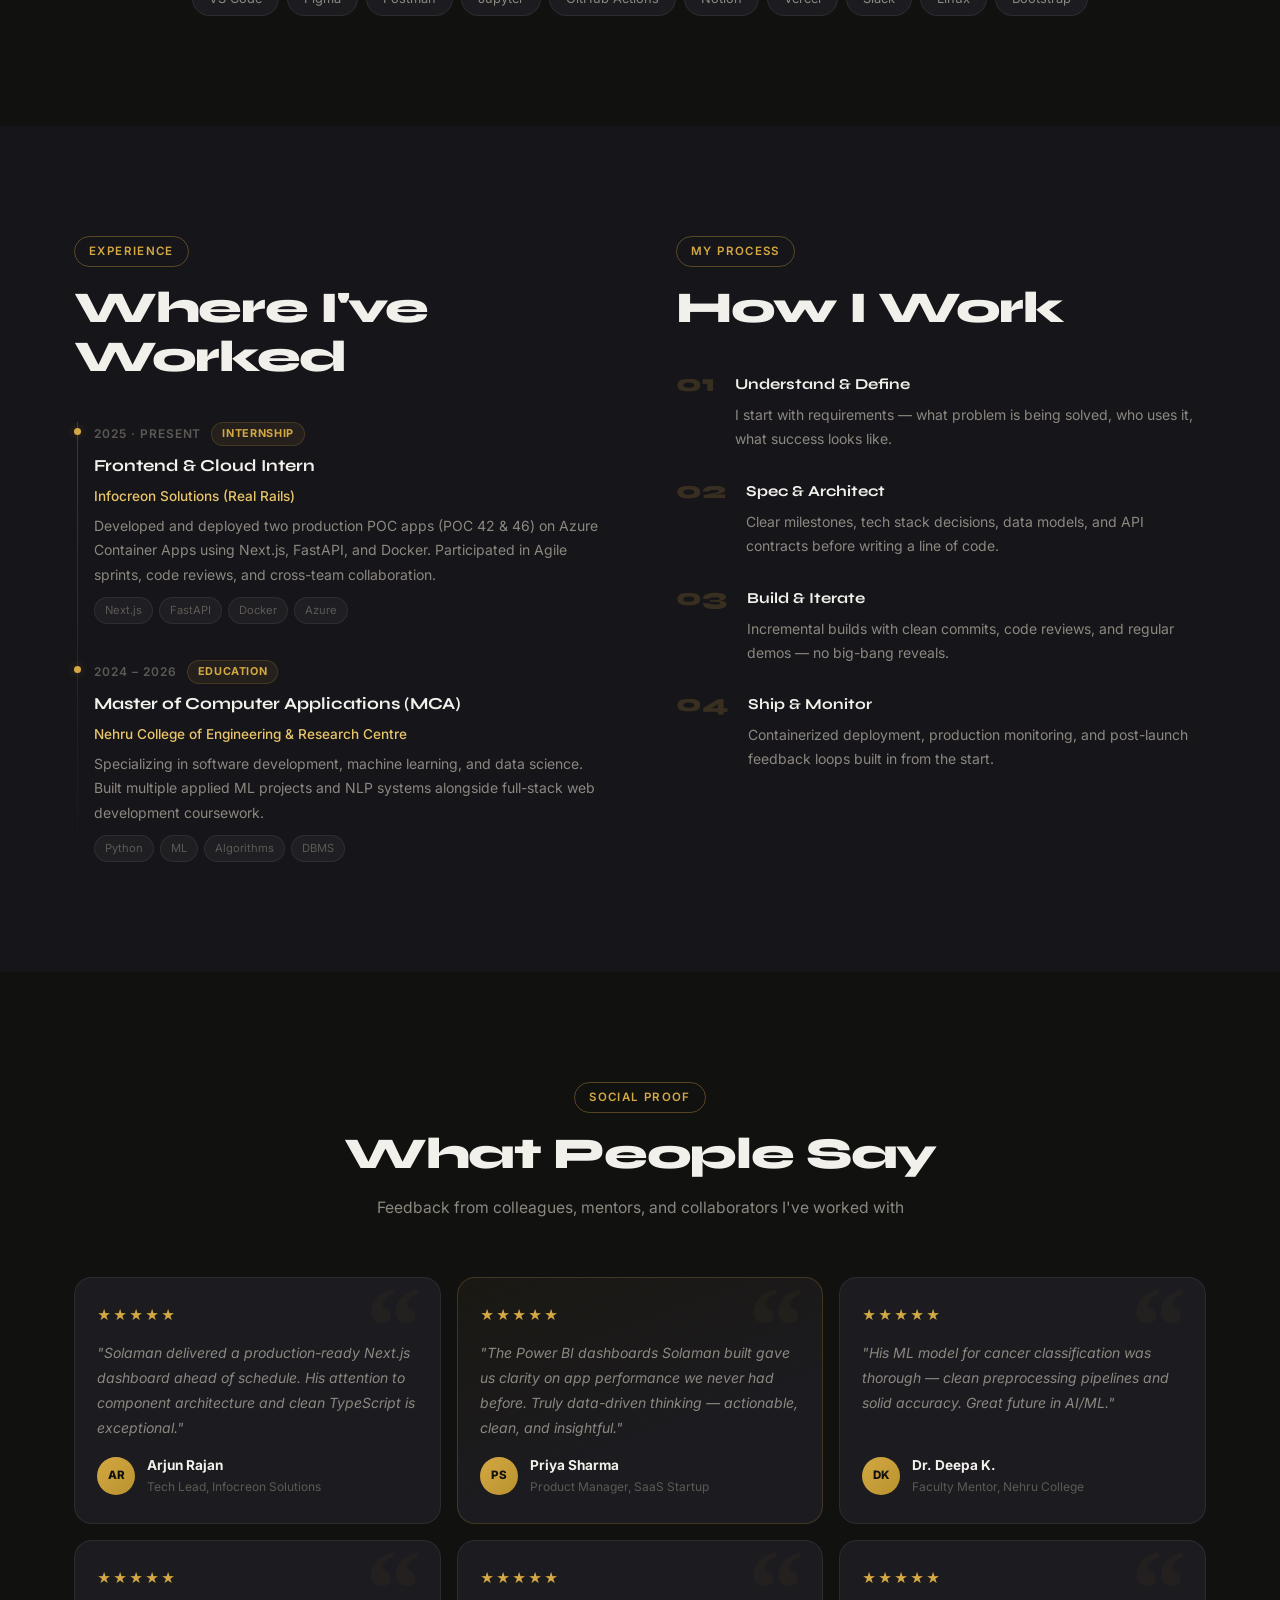
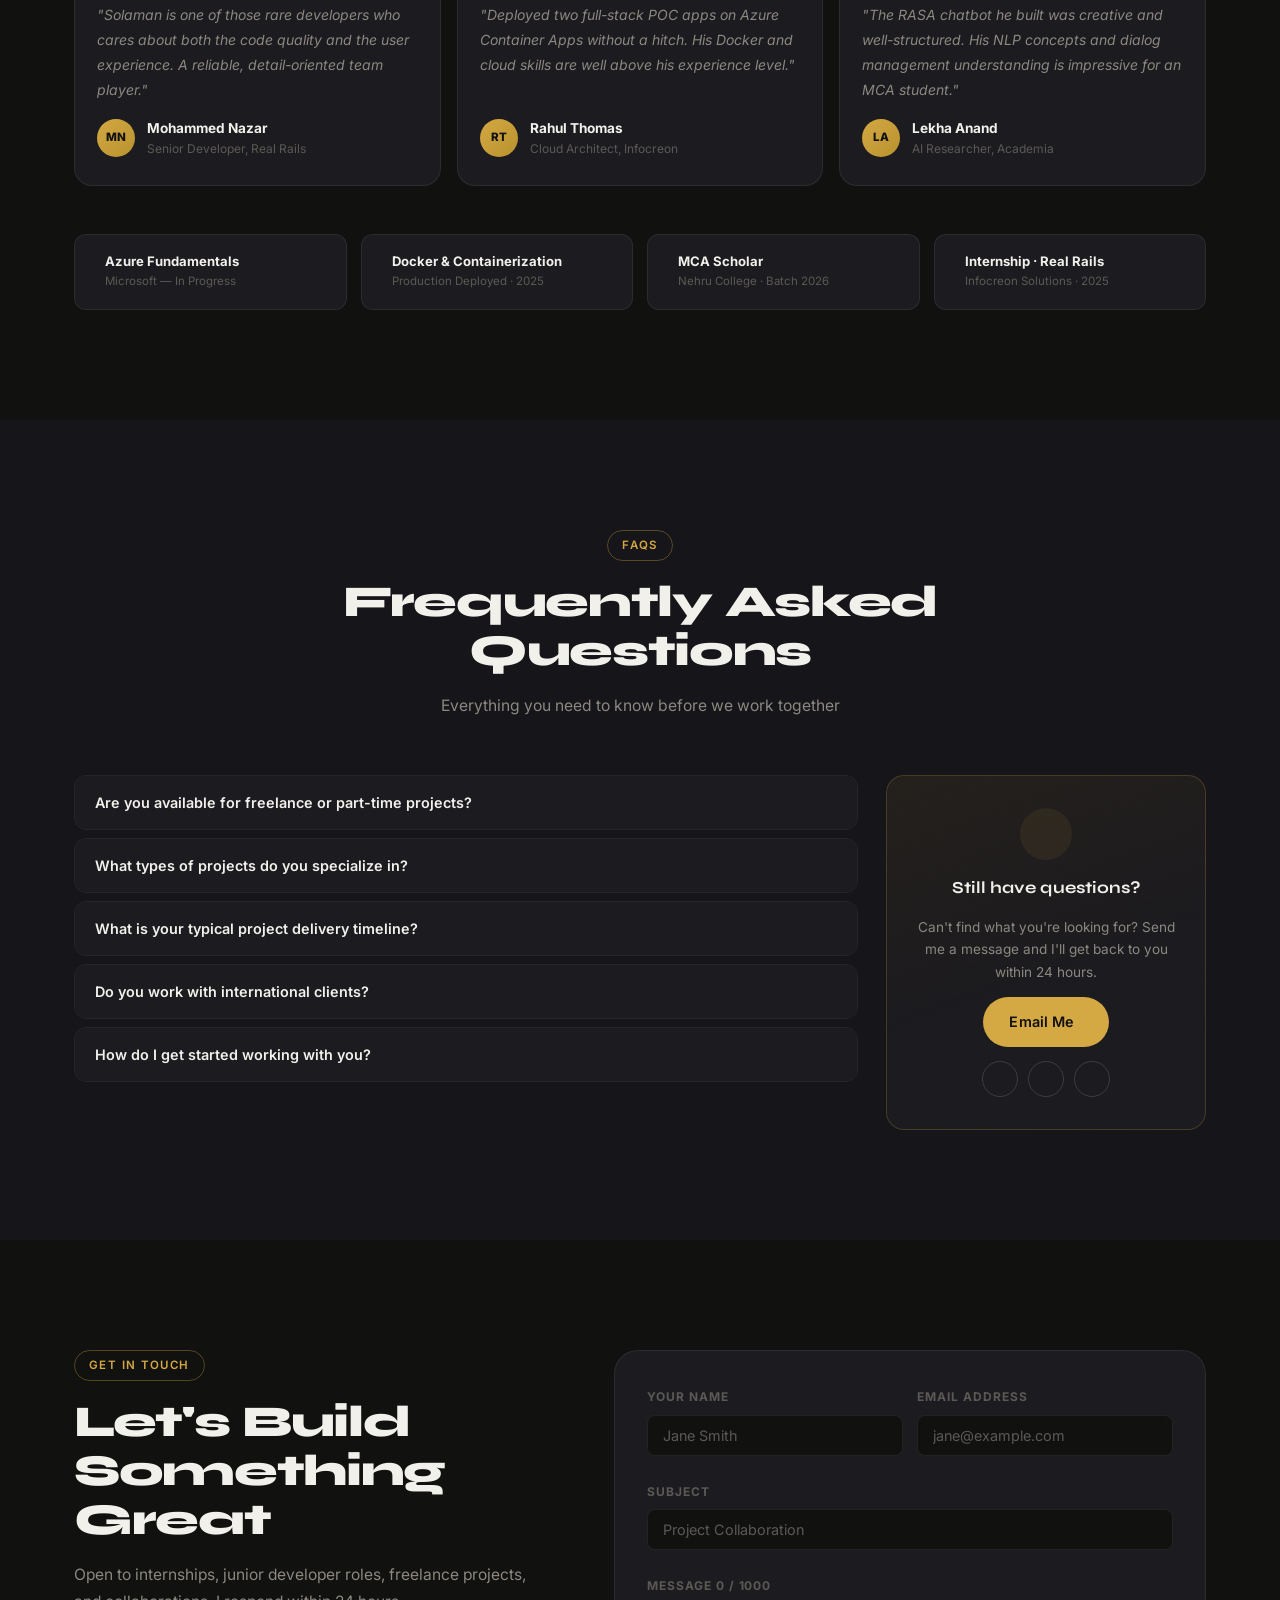
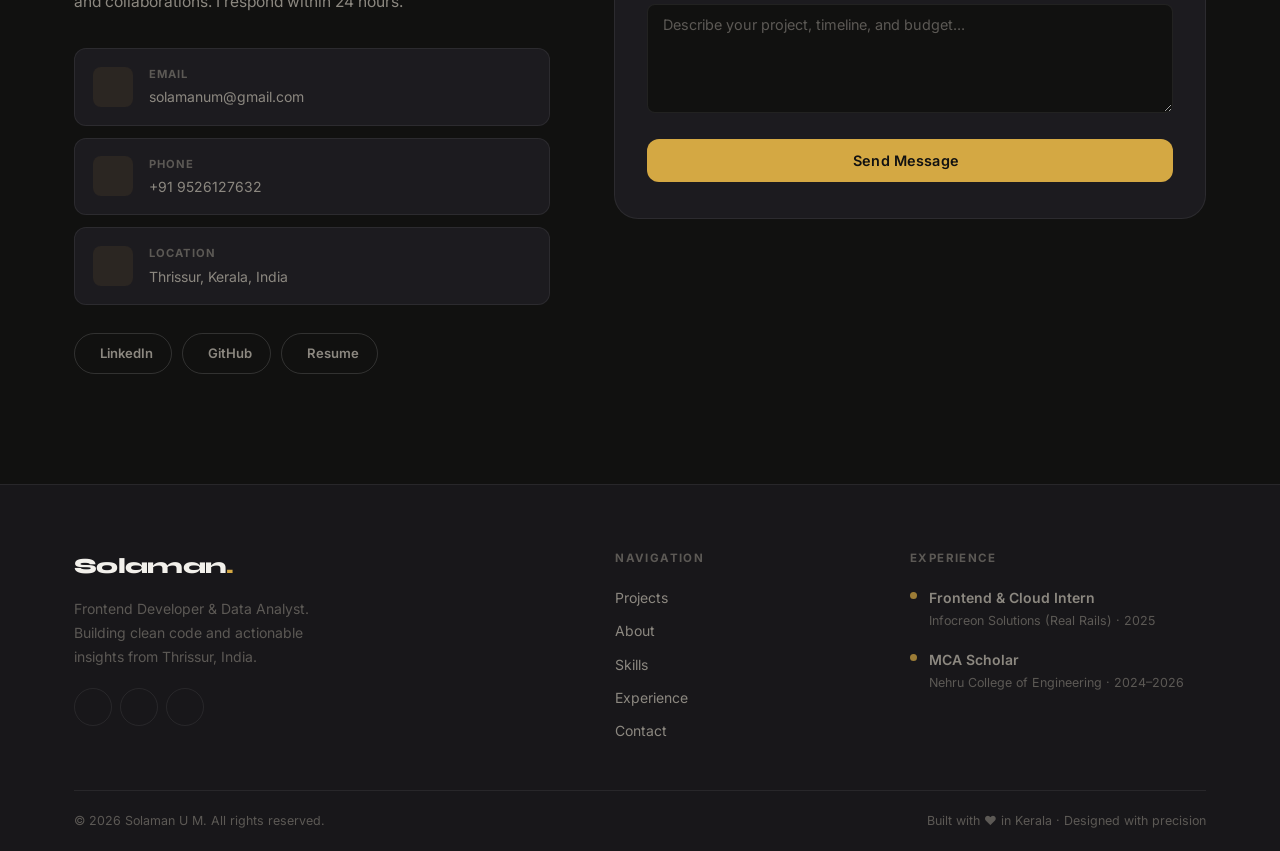
==== commit c5046c78: "Update portfolio design, project showcase images, and profile photo" ====
--- a/index.html
+++ b/index.html
@@ -3,15 +3,60 @@
 <head>
     <meta charset="UTF-8">
     <meta name="viewport" content="width=device-width, initial-scale=1.0">
-    <title>Solaman U M | Frontend Developer & Data Analyst</title>
-    <meta name="description" content="Portfolio of Solaman U M — Frontend Developer & Data Analyst specializing in React, Python, Django, ML, and Power BI. Available for internships, roles and collaborations.">
+    <title>Solaman U M | Frontend Developer &amp; Data Analyst</title>
+    <meta name="description" content="Portfolio of Solaman U M — Frontend Developer &amp; Data Analyst specializing in React, Python, Django, ML, and Power BI. Available for internships, roles and collaborations.">
     <meta name="keywords" content="Solaman U M, Frontend Developer, Data Analyst, React, Python, Django, Power BI, Machine Learning, MCA, Kerala, India">
     <meta name="author" content="Solaman U M">
+    <link rel="canonical" href="https://solaman-portfolio.vercel.app/">
+
+    <!-- Open Graph -->
+    <meta property="og:title" content="Solaman U M | Frontend Developer &amp; Data Analyst">
+    <meta property="og:description" content="Frontend Developer &amp; Data Analyst who ships production-ready web apps, ML-powered dashboards, and pixel-perfect UIs.">
+    <meta property="og:type" content="website">
+    <meta property="og:url" content="https://solaman-portfolio.vercel.app/">
+    <meta property="og:image" content="https://solaman-portfolio.vercel.app/profile.png">
+
+    <!-- Twitter Card -->
+    <meta name="twitter:card" content="summary_large_image">
+    <meta name="twitter:title" content="Solaman U M | Frontend Developer &amp; Data Analyst">
+    <meta name="twitter:description" content="Frontend Developer &amp; Data Analyst who ships production-ready web apps, ML-powered dashboards, and pixel-perfect UIs.">
+    <meta name="twitter:image" content="https://solaman-portfolio.vercel.app/profile.png">
+
+    <!-- Favicon -->
+    <link rel="icon" type="image/svg+xml" href="data:image/svg+xml,<svg xmlns='http://www.w3.org/2000/svg' viewBox='0 0 32 32'><rect width='32' height='32' rx='8' fill='%23111110'/><text x='16' y='22' text-anchor='middle' font-family='sans-serif' font-weight='bold' font-size='18' fill='%23D4A843'>S.</text></svg>">
+
+    <!-- JSON-LD Structured Data -->
+    <script type="application/ld+json">
+    {
+      "@context": "https://schema.org",
+      "@type": "Person",
+      "name": "Solaman U M",
+      "jobTitle": "Frontend Developer & Data Analyst",
+      "email": "solamanum@gmail.com",
+      "telephone": "+91-9526127632",
+      "url": "https://solaman-portfolio.vercel.app/",
+      "address": {
+        "@type": "PostalAddress",
+        "addressLocality": "Thrissur",
+        "addressRegion": "Kerala",
+        "addressCountry": "IN"
+      },
+      "sameAs": [
+        "https://www.linkedin.com/in/solaman-um-b4264427b/",
+        "https://github.com/SOLAMANum"
+      ],
+      "alumniOf": {
+        "@type": "CollegeOrUniversity",
+        "name": "Nehru College of Engineering & Research Centre"
+      },
+      "knowsAbout": ["React", "Next.js", "Python", "Django", "FastAPI", "Docker", "Azure", "Power BI", "Machine Learning", "NLP"]
+    }
+    </script>
 
     <!-- Google Fonts -->
     <link rel="preconnect" href="https://fonts.googleapis.com">
     <link rel="preconnect" href="https://fonts.gstatic.com" crossorigin>
-    <link href="https://fonts.googleapis.com/css2?family=Plus+Jakarta+Sans:wght@300;400;500;600;700;800&family=Inter:wght@300;400;500;600&display=swap" rel="stylesheet">
+    <link href="https://fonts.googleapis.com/css2?family=Syne:wght@400;500;600;700;800&family=Inter:wght@300;400;500;600&display=swap" rel="stylesheet">
 
     <!-- Lucide Icons -->
     <script src="https://unpkg.com/lucide@latest/dist/umd/lucide.js"></script>
@@ -21,6 +66,17 @@
 </head>
 <body>
 
+    <!-- Page Loader -->
+    <div class="page-loader" id="page-loader" aria-hidden="true">
+        <div class="loader-logo">S<span>.</span></div>
+        <div class="loader-bar"><div class="loader-bar-fill" id="loader-bar-fill"></div></div>
+    </div>
+
+    <!-- Back to Top -->
+    <button class="back-top" id="back-top" aria-label="Back to top">
+        <i data-lucide="arrow-up"></i>
+    </button>
+
     <!-- Custom Cursor -->
     <div class="cursor-dot" id="cursor-dot"></div>
     <div class="cursor-ring" id="cursor-ring"></div>
@@ -29,301 +85,293 @@
     <div class="scroll-progress" id="scroll-progress"></div>
 
     <!-- ═══════════════════ NAVIGATION ═══════════════════ -->
-    <nav class="navbar" id="navbar">
+    <nav class="navbar" id="navbar" role="navigation" aria-label="Main navigation">
         <div class="nav-inner">
-            <a href="#home" class="nav-logo">
+            <a href="#home" class="nav-logo" aria-label="Solaman UM Home">
                 Solaman<span class="logo-accent">.</span>
             </a>
-            <ul class="nav-links" id="nav-links">
-                <li><a href="#services" class="nav-link">Services</a></li>
+            <ul class="nav-links" id="nav-links" role="list">
                 <li><a href="#projects" class="nav-link">Projects</a></li>
-                <li><a href="#testimonials" class="nav-link">Testimonials</a></li>
-                <li><a href="#faq" class="nav-link">FAQs</a></li>
+                <li><a href="#about" class="nav-link">About</a></li>
+                <li><a href="#skills" class="nav-link">Skills</a></li>
+                <li><a href="#experience" class="nav-link">Experience</a></li>
+                <li><a href="#contact" class="nav-link">Contact</a></li>
             </ul>
-            <a href="#contact" class="btn-book" id="book-btn">Book a call</a>
-            <button class="mobile-toggle" id="mobile-toggle" aria-label="Toggle menu">
+            <a href="resume.html" target="_blank" class="btn-hire" id="hire-btn" rel="noopener">
+                <i data-lucide="file-text"></i> Resume
+            </a>
+            <button class="mobile-toggle" id="mobile-toggle" aria-label="Toggle menu" aria-expanded="false">
                 <i data-lucide="menu"></i>
             </button>
         </div>
         <!-- Mobile Menu -->
-        <div class="mobile-menu" id="mobile-menu">
-            <a href="#services" class="nav-link">Services</a>
-            <a href="#projects" class="nav-link">Projects</a>
-            <a href="#testimonials" class="nav-link">Testimonials</a>
-            <a href="#faq" class="nav-link">FAQs</a>
-            <a href="#contact" class="btn-book">Book a call</a>
+        <div class="mobile-menu" id="mobile-menu" role="menu">
+            <a href="#projects" class="nav-link" role="menuitem">Projects</a>
+            <a href="#about" class="nav-link" role="menuitem">About</a>
+            <a href="#skills" class="nav-link" role="menuitem">Skills</a>
+            <a href="#experience" class="nav-link" role="menuitem">Experience</a>
+            <a href="#contact" class="nav-link" role="menuitem">Contact</a>
+            <a href="resume.html" target="_blank" class="btn-hire" rel="noopener">
+                <i data-lucide="file-text"></i> Resume
+            </a>
         </div>
     </nav>
 
     <main>
 
         <!-- ═══════════════════ HERO ═══════════════════ -->
-        <section id="home" class="hero-section">
-            <!-- Ambient glow orbs -->
-            <div class="glow-orb glow-orb-1"></div>
-            <div class="glow-orb glow-orb-2"></div>
-            <div class="glow-orb glow-orb-3"></div>
+        <section id="home" class="hero-section" aria-label="Hero introduction">
+            <!-- Subtle ambient glows -->
+            <div class="glow-orb glow-1" aria-hidden="true"></div>
+            <div class="glow-orb glow-2" aria-hidden="true"></div>
+            <div class="grid-overlay" aria-hidden="true"></div>
 
             <div class="container hero-container">
-                <!-- Text Content (Visually Left on Desktop) -->
-                <div class="hero-left fade-in-up">
-                    <div class="hero-badge">
-                        <span class="pulse-dot"></span>
+                <!-- Text Content -->
+                <div class="hero-left">
+                    <div class="hero-badge" role="status">
+                        <span class="pulse-dot" aria-hidden="true"></span>
                         Open to Work &amp; Collaborations
                     </div>
+
                     <h1 class="hero-h1">
-                        Building <span class="text-gradient">Exceptional</span><br>
+                        Building <span class="text-accent typewriter-word" id="typewriter-word">Exceptional</span><span class="typewriter-cursor" aria-hidden="true"></span><br>
                         Digital Experiences
                     </h1>
+
                     <p class="hero-desc">
-                        I'm <strong>Solaman U M</strong> — a Frontend Developer &amp; Data Analyst who ships production-ready web apps, ML-powered dashboards, and pixel-perfect UIs.
+                        I'm <strong>Solaman U M</strong> — a Frontend Developer &amp; Data Analyst who ships production-ready web apps, ML-powered dashboards, and pixel-perfect UIs that move the needle.
                     </p>
+
                     <div class="hero-actions">
-                        <a href="#contact" class="btn-primary">
-                            Let's Connect
-                            <i data-lucide="arrow-right"></i>
+                        <a href="#projects" class="btn-primary" id="view-work-btn">
+                            View My Work <i data-lucide="arrow-down"></i>
                         </a>
-                        <a href="resume.html" target="_blank" class="btn-ghost">
-                            View Resume
-                            <i data-lucide="file-text"></i>
+                        <a href="#contact" class="btn-ghost" id="contact-hero-btn">
+                            Let's Connect <i data-lucide="arrow-right"></i>
                         </a>
                     </div>
 
-                    <!-- Tech Stack -->
+                    <!-- Credibility Strip -->
+                    <div class="hero-stats" aria-label="Key statistics">
+                        <div class="stat-item">
+                            <span class="stat-num" data-target="6" data-suffix="+">0</span>
+                            <span class="stat-label">Projects Shipped</span>
+                        </div>
+                        <div class="stat-divider" aria-hidden="true"></div>
+                        <div class="stat-item">
+                            <span class="stat-num" data-target="2" data-suffix="">0</span>
+                            <span class="stat-label">Azure Deployments</span>
+                        </div>
+                        <div class="stat-divider" aria-hidden="true"></div>
+                        <div class="stat-item">
+                            <span class="stat-num" data-target="85" data-suffix="%">0</span>
+                            <span class="stat-label">ML Accuracy</span>
+                        </div>
+                    </div>
+                </div>
+
+                <!-- Profile Photo -->
+                <div class="hero-right" aria-hidden="true">
+                    <div class="profile-frame">
+                        <div class="profile-glow"></div>
+                        <img src="profile.png" alt="Solaman U M — Frontend Developer & Data Analyst" class="profile-photo" loading="eager">
+                        <!-- Floating tech badges -->
+                        <div class="float-badge float-badge-1">
+                            <img src="https://cdn.jsdelivr.net/gh/devicons/devicon@latest/icons/react/react-original.svg" alt="React" width="18" height="18">
+                            React.js
+                        </div>
+                        <div class="float-badge float-badge-2">
+                            <img src="https://cdn.jsdelivr.net/gh/devicons/devicon@latest/icons/python/python-original.svg" alt="Python" width="18" height="18">
+                            Python
+                        </div>
+                        <div class="float-badge float-badge-3">
+                            <img src="https://cdn.jsdelivr.net/gh/devicons/devicon@latest/icons/azure/azure-original.svg" alt="Azure" width="18" height="18">
+                            Azure
+                        </div>
+                    </div>
+                </div>
+            </div>
+
+            <!-- Tech Strip -->
+            <div class="tech-strip-wrap">
+                <div class="container">
                     <div class="tech-strip">
                         <span class="tech-label">Tech Stack</span>
-                        <div class="tech-icons">
-                            <img src="https://cdn.jsdelivr.net/gh/devicons/devicon@latest/icons/react/react-original.svg" alt="React" title="React.js">
-                            <img src="https://cdn.jsdelivr.net/gh/devicons/devicon@latest/icons/python/python-original.svg" alt="Python" title="Python">
-                            <img src="https://cdn.jsdelivr.net/gh/devicons/devicon@latest/icons/nextjs/nextjs-original.svg" alt="Next.js" title="Next.js">
-                            <img src="https://cdn.jsdelivr.net/gh/devicons/devicon@latest/icons/typescript/typescript-original.svg" alt="TypeScript" title="TypeScript">
-                            <img src="https://cdn.jsdelivr.net/gh/devicons/devicon@latest/icons/django/django-plain.svg" alt="Django" title="Django">
-                            <img src="https://cdn.jsdelivr.net/gh/devicons/devicon@latest/icons/docker/docker-original.svg" alt="Docker" title="Docker">
-                            <img src="https://cdn.jsdelivr.net/gh/devicons/devicon@latest/icons/azure/azure-original.svg" alt="Azure" title="Azure">
-                        </div>
-                    </div>
-                </div>
-
-                <!-- Profile Photo (Visually Right on Desktop) -->
-                <div class="hero-right fade-in-up delay-200">
-                    <div class="profile-photo-wrap">
-                        <div class="profile-glow"></div>
-                        <img src="profile.png" alt="Solaman U M — Frontend Developer &amp; Data Analyst" class="profile-photo">
-                    </div>
-                </div>
-
+                        <div class="tech-icons" aria-label="Technologies used">
+                            <img src="https://cdn.jsdelivr.net/gh/devicons/devicon@latest/icons/react/react-original.svg" alt="React.js" title="React.js" loading="lazy">
+                            <img src="https://cdn.jsdelivr.net/gh/devicons/devicon@latest/icons/python/python-original.svg" alt="Python" title="Python" loading="lazy">
+                            <img src="https://cdn.jsdelivr.net/gh/devicons/devicon@latest/icons/nextjs/nextjs-original.svg" alt="Next.js" title="Next.js" loading="lazy">
+                            <img src="https://cdn.jsdelivr.net/gh/devicons/devicon@latest/icons/typescript/typescript-original.svg" alt="TypeScript" title="TypeScript" loading="lazy">
+                            <img src="https://cdn.jsdelivr.net/gh/devicons/devicon@latest/icons/django/django-plain.svg" alt="Django" title="Django" loading="lazy">
+                            <img src="https://cdn.jsdelivr.net/gh/devicons/devicon@latest/icons/docker/docker-original.svg" alt="Docker" title="Docker" loading="lazy">
+                            <img src="https://cdn.jsdelivr.net/gh/devicons/devicon@latest/icons/azure/azure-original.svg" alt="Azure" title="Azure" loading="lazy">
+                            <img src="https://cdn.jsdelivr.net/gh/devicons/devicon@latest/icons/fastapi/fastapi-original.svg" alt="FastAPI" title="FastAPI" loading="lazy">
+                        </div>
+                    </div>
+                </div>
             </div>
         </section>
 
-        <!-- ═══════════════════ SERVICES ═══════════════════ -->
-        <section id="services" class="section-pad">
+        <!-- ═══════════════════ FEATURED PROJECTS ═══════════════════ -->
+        <section id="projects" class="section-pad" aria-labelledby="projects-heading">
             <div class="container">
-                <div class="section-header fade-in-up">
-                    <span class="section-tag">What I Offer</span>
-                    <h2 class="section-title">Services &amp; Expertise</h2>
-                    <p class="section-sub">End-to-end digital solutions built for performance, scale and modern aesthetics</p>
-                </div>
-
-                <div class="services-grid">
-                    <!-- Service 1 -->
-                    <div class="service-card fade-in-up">
-                        <div class="service-icon-wrap">
-                            <svg class="service-wireframe" viewBox="0 0 80 80" fill="none">
-                                <rect x="8" y="12" width="64" height="10" rx="2" stroke="#1A66FF" stroke-width="1.5" stroke-dasharray="4 2"/>
-                                <rect x="8" y="28" width="40" height="6" rx="2" stroke="#1A66FF" stroke-width="1.5"/>
-                                <rect x="8" y="40" width="64" height="4" rx="2" stroke="#3A7FFF" stroke-width="1"/>
-                                <rect x="8" y="50" width="50" height="4" rx="2" stroke="#3A7FFF" stroke-width="1"/>
-                                <rect x="8" y="60" width="28" height="10" rx="4" stroke="#1A66FF" stroke-width="1.5" fill="#1A66FF" fill-opacity="0.15"/>
-                                <text x="12" y="69" font-size="7" fill="#1A66FF">&lt;/&gt;</text>
-                            </svg>
-                        </div>
-                        <h3 class="service-title">Web Development</h3>
-                        <p class="service-desc">Crafting fast, responsive, and accessible web applications using React.js, Next.js, HTML5, and CSS3 — from landing pages to full SaaS products.</p>
-                        <ul class="service-features">
-                            <li><i data-lucide="check"></i> React.js / Next.js SPAs</li>
-                            <li><i data-lucide="check"></i> Django &amp; Flask REST APIs</li>
-                            <li><i data-lucide="check"></i> Responsive UI / UX</li>
-                        </ul>
-                    </div>
-
-                    <!-- Service 2 -->
-                    <div class="service-card service-card-featured fade-in-up delay-100">
-                        <div class="service-featured-badge">Most Popular</div>
-                        <div class="service-icon-wrap">
-                            <svg class="service-wireframe" viewBox="0 0 80 80" fill="none">
-                                <!-- Desktop -->
-                                <rect x="4" y="10" width="45" height="32" rx="3" stroke="#1A66FF" stroke-width="1.5"/>
-                                <!-- Mobile -->
-                                <rect x="54" y="20" width="22" height="34" rx="3" stroke="#1A66FF" stroke-width="1.5"/>
-                                <rect x="57" y="48" width="16" height="2" rx="1" stroke="#3A7FFF" stroke-width="1"/>
-                                <!-- Screen lines -->
-                                <rect x="8" y="16" width="37" height="2" rx="1" stroke="#3A7FFF" stroke-width="1"/>
-                                <rect x="8" y="21" width="28" height="2" rx="1" stroke="#3A7FFF" stroke-width="1"/>
-                                <rect x="8" y="26" width="37" height="8" rx="2" stroke="#1A66FF" stroke-width="1" fill="#1A66FF" fill-opacity="0.08"/>
-                                <!-- Stand -->
-                                <line x1="22" y1="42" x2="22" y2="52" stroke="#1A66FF" stroke-width="1.5"/>
-                                <line x1="14" y1="52" x2="30" y2="52" stroke="#1A66FF" stroke-width="1.5"/>
-                            </svg>
-                        </div>
-                        <h3 class="service-title">Cross-Platform Development</h3>
-                        <p class="service-desc">Building applications that work flawlessly across web and mobile — containerized with Docker and deployed on cloud platforms like Azure.</p>
-                        <ul class="service-features">
-                            <li><i data-lucide="check"></i> Docker &amp; Azure Deployment</li>
-                            <li><i data-lucide="check"></i> FastAPI Microservices</li>
-                            <li><i data-lucide="check"></i> CI/CD Pipeline Setup</li>
-                        </ul>
-                    </div>
-
-                    <!-- Service 3 -->
-                    <div class="service-card fade-in-up delay-200">
-                        <div class="service-icon-wrap">
-                            <svg class="service-wireframe" viewBox="0 0 80 80" fill="none">
-                                <!-- Cursor -->
-                                <path d="M20 15 L20 50 L30 42 L36 58 L40 55 L34 39 L46 39 Z" stroke="#1A66FF" stroke-width="1.5" stroke-linejoin="round"/>
-                                <!-- Color swatches -->
-                                <rect x="50" y="12" width="12" height="12" rx="2" fill="#1A66FF" fill-opacity="0.5" stroke="#1A66FF" stroke-width="1"/>
-                                <rect x="50" y="28" width="12" height="12" rx="2" fill="#3A7FFF" fill-opacity="0.3" stroke="#3A7FFF" stroke-width="1"/>
-                                <rect x="50" y="44" width="12" height="12" rx="2" fill="#1A66FF" fill-opacity="0.15" stroke="#1A66FF" stroke-width="1"/>
-                                <!-- Layout grid -->
-                                <rect x="50" y="60" width="26" height="2" rx="1" stroke="#3A7FFF" stroke-width="1"/>
-                                <rect x="50" y="65" width="18" height="2" rx="1" stroke="#3A7FFF" stroke-width="1"/>
-                            </svg>
-                        </div>
-                        <h3 class="service-title">UI/UX Design &amp; Analytics</h3>
-                        <p class="service-desc">Designing polished interfaces and generating actionable insights through Power BI dashboards, ML models, and data visualization strategies.</p>
-                        <ul class="service-features">
-                            <li><i data-lucide="check"></i> Power BI Dashboards</li>
-                            <li><i data-lucide="check"></i> ML Model Integration</li>
-                            <li><i data-lucide="check"></i> Data-Driven Design</li>
-                        </ul>
-                    </div>
-                </div>
-            </div>
-        </section>
-
-        <!-- ═══════════════════ PROJECTS ═══════════════════ -->
-        <section id="projects" class="section-pad section-alt">
-            <div class="container">
-                <div class="section-header fade-in-up">
-                    <span class="section-tag">My Portfolio</span>
-                    <h2 class="section-title">Featured Projects</h2>
-                    <p class="section-sub">Production-ready apps spanning cloud deployment, ML, NLP, and full-stack development</p>
-                </div>
-
-                <!-- Filter -->
-                <div class="filter-bar fade-in-up">
-                    <button class="filter-btn active" data-filter="all">All</button>
-                    <button class="filter-btn" data-filter="web">Web Dev</button>
-                    <button class="filter-btn" data-filter="ml">ML &amp; NLP</button>
-                    <button class="filter-btn" data-filter="analytics">Analytics</button>
-                </div>
-
-                <div class="projects-bento">
-                    <!-- Project 1 – Large featured -->
-                    <article class="proj-card proj-card-large fade-in-up" data-category="web">
-                        <div class="proj-gradient proj-g1">
-                            <i data-lucide="pie-chart" class="proj-icon-bg"></i>
+                <div class="section-header reveal">
+                    <span class="section-tag">Portfolio</span>
+                    <h2 class="section-title" id="projects-heading">Featured Projects</h2>
+                    <p class="section-sub">Production-ready apps spanning cloud, ML, NLP, and full-stack development</p>
+                </div>
+
+                <!-- Filter Bar -->
+                <div class="filter-bar reveal" role="group" aria-label="Filter projects by category">
+                    <button class="filter-btn active" data-filter="all" id="filter-all">All Work</button>
+                    <button class="filter-btn" data-filter="web" id="filter-web">Web Dev</button>
+                    <button class="filter-btn" data-filter="ml" id="filter-ml">ML &amp; NLP</button>
+                    <button class="filter-btn" data-filter="analytics" id="filter-analytics">Analytics</button>
+                </div>
+
+                <div class="projects-grid" id="projects-grid">
+
+                    <!-- Featured Project — Large Card -->
+                    <article class="proj-card proj-featured reveal" data-category="web" aria-label="POC 46 Creator Distribution Funnel project">
+                        <div class="proj-thumb">
+                            <img src="proj-poc46.png" alt="POC 46 Creator Distribution Funnel — dashboard screenshot" class="proj-img" loading="lazy">
                         </div>
                         <div class="proj-content">
-                            <span class="proj-badge">Full Stack / Azure</span>
+                            <div class="proj-meta">
+                                <span class="proj-badge">Full Stack / Azure</span>
+                                <span class="proj-featured-label">★ Featured</span>
+                            </div>
                             <h3>POC 46 — Creator Distribution Funnel</h3>
-                            <p>Designed and deployed an interactive distribution model forecasting creator analytics during Real Rails Internship. Built with Next.js + FastAPI + Docker + Azure.</p>
+                            <p>Designed and deployed an interactive distribution model forecasting creator analytics during Real Rails Internship. Full-stack with Next.js + FastAPI + Docker, live on Azure Container Apps.</p>
                             <div class="proj-tags">
-                                <span>Next.js</span><span>FastAPI</span><span>Docker</span><span>Azure</span>
+                                <span>Next.js</span><span>FastAPI</span><span>Docker</span><span>Azure</span><span>TypeScript</span>
                             </div>
                             <div class="proj-links">
-                                <a href="https://github.com/SOLAMANum" target="_blank" rel="noopener"><i data-lucide="github"></i> Code</a>
-                                <a href="https://lnkd.in/gmwh8nF4" target="_blank" rel="noopener"><i data-lucide="external-link"></i> Live Demo</a>
+                                <a href="https://github.com/SOLAMANum" target="_blank" rel="noopener" class="proj-link-ghost">
+                                    <i data-lucide="github"></i> Code
+                                </a>
+                                <a href="https://lnkd.in/gmwh8nF4" target="_blank" rel="noopener" class="proj-link-accent">
+                                    Live Demo <i data-lucide="arrow-up-right"></i>
+                                </a>
                             </div>
                         </div>
                     </article>
 
                     <!-- Project 2 -->
-                    <article class="proj-card fade-in-up delay-100" data-category="web">
-                        <div class="proj-gradient proj-g2">
-                            <i data-lucide="navigation" class="proj-icon-bg"></i>
+                    <article class="proj-card reveal" data-category="web" aria-label="POC 42 Mobile Ad Journey project">
+                        <div class="proj-thumb">
+                            <img src="proj-poc42.png" alt="POC 42 Mobile Ad Journey — app screenshot" class="proj-img" loading="lazy">
                         </div>
                         <div class="proj-content">
-                            <span class="proj-badge">Cloud Web App</span>
+                            <span class="proj-badge proj-badge-green">Cloud Web App</span>
                             <h3>POC 42 — Mobile Ad Journey</h3>
-                            <p>Cloud-deployed ad journey tracker visualizing routing, user flows and conversion metrics.</p>
+                            <p>Cloud-deployed ad journey tracker visualizing user routing, conversion flows and real-time metrics on Azure.</p>
                             <div class="proj-tags">
                                 <span>Next.js</span><span>TypeScript</span><span>Docker</span><span>Azure</span>
                             </div>
                             <div class="proj-links">
-                                <a href="https://lnkd.in/g8vgKG-G" target="_blank" rel="noopener"><i data-lucide="external-link"></i> Demo</a>
+                                <a href="https://lnkd.in/g8vgKG-G" target="_blank" rel="noopener" class="proj-link-accent">
+                                    Live Demo <i data-lucide="arrow-up-right"></i>
+                                </a>
                             </div>
                         </div>
                     </article>
 
                     <!-- Project 3 -->
-                    <article class="proj-card fade-in-up delay-200" data-category="ml">
-                        <div class="proj-gradient proj-g3">
-                            <i data-lucide="activity" class="proj-icon-bg"></i>
+                    <article class="proj-card reveal" data-category="ml" aria-label="Breast Cancer Prediction project">
+                        <div class="proj-thumb">
+                            <img src="proj-cancer.png" alt="Breast Cancer Prediction ML App" class="proj-img" loading="lazy">
                         </div>
                         <div class="proj-content">
-                            <span class="proj-badge">Machine Learning</span>
+                            <span class="proj-badge proj-badge-rose">Machine Learning</span>
                             <h3>Breast Cancer Prediction App</h3>
-                            <p>85% accuracy classification model on 500+ patient records, deployed via Flask API with real-time predictions.</p>
+                            <p>85% accuracy classification on 500+ patient records with clean preprocessing pipelines, deployed via Flask API with real-time predictions.</p>
                             <div class="proj-tags">
-                                <span>Python</span><span>Flask</span><span>Scikit-learn</span>
+                                <span>Python</span><span>Flask</span><span>Scikit-learn</span><span>Pandas</span>
                             </div>
                             <div class="proj-links">
-                                <a href="https://github.com/SOLAMANum" target="_blank" rel="noopener"><i data-lucide="github"></i> Code</a>
+                                <a href="https://github.com/SOLAMANum" target="_blank" rel="noopener" class="proj-link-ghost">
+                                    <i data-lucide="github"></i> Code
+                                </a>
                             </div>
                         </div>
                     </article>
 
                     <!-- Project 4 -->
-                    <article class="proj-card fade-in-up" data-category="ml">
-                        <div class="proj-gradient proj-g4">
-                            <i data-lucide="message-square" class="proj-icon-bg"></i>
+                    <article class="proj-card reveal" data-category="ml" aria-label="RASA Book Recommender project">
+                        <div class="proj-thumb">
+                            <img src="proj-rasa.png" alt="RASA NLU Book Recommender chatbot" class="proj-img" loading="lazy">
                         </div>
                         <div class="proj-content">
-                            <span class="proj-badge">NLP / Chatbot</span>
+                            <span class="proj-badge proj-badge-purple">NLP / Chatbot</span>
                             <h3>RASA Book Recommender</h3>
-                            <p>Conversational agent with custom intents, slots &amp; entities for book recommendations.</p>
+                            <p>Conversational AI agent with custom intents, slots &amp; entities for intelligent book recommendations using Rasa NLU.</p>
                             <div class="proj-tags">
                                 <span>Rasa NLU</span><span>Python</span><span>JavaScript</span>
                             </div>
                             <div class="proj-links">
-                                <a href="https://github.com/SOLAMANum" target="_blank" rel="noopener"><i data-lucide="github"></i> Code</a>
+                                <a href="https://github.com/SOLAMANum" target="_blank" rel="noopener" class="proj-link-ghost">
+                                    <i data-lucide="github"></i> Code
+                                </a>
                             </div>
                         </div>
                     </article>
 
                     <!-- Project 5 -->
-                    <article class="proj-card fade-in-up delay-100" data-category="analytics">
-                        <div class="proj-gradient proj-g5">
-                            <i data-lucide="bar-chart-2" class="proj-icon-bg"></i>
+                    <article class="proj-card reveal" data-category="analytics" aria-label="Play Store Download Analysis project">
+                        <div class="proj-thumb">
+                            <img src="proj-playstore.png" alt="Play Store Download Analysis Power BI dashboard" class="proj-img" loading="lazy">
                         </div>
                         <div class="proj-content">
                             <span class="proj-badge">Business Intelligence</span>
                             <h3>Play Store Download Analysis</h3>
-                            <p>Predictive analysis on 1M+ records via Power BI; improved marketing strategy by 20%.</p>
+                            <p>Predictive analysis on 1M+ records via Power BI; surfaced patterns that improved marketing strategy effectiveness by 20%.</p>
                             <div class="proj-tags">
-                                <span>Power BI</span><span>DAX</span><span>SQL</span>
+                                <span>Power BI</span><span>DAX</span><span>SQL</span><span>Python</span>
                             </div>
                             <div class="proj-links">
-                                <a href="https://www.linkedin.com/in/solaman-um-b4264427b/" target="_blank" rel="noopener"><i data-lucide="linkedin"></i> Details</a>
+                                <a href="https://www.linkedin.com/in/solaman-um-b4264427b/" target="_blank" rel="noopener" class="proj-link-ghost">
+                                    <i data-lucide="linkedin"></i> Details
+                                </a>
                             </div>
                         </div>
                     </article>
 
                     <!-- Project 6 -->
-                    <article class="proj-card fade-in-up delay-200" data-category="web">
-                        <div class="proj-gradient proj-g6">
-                            <i data-lucide="shopping-bag" class="proj-icon-bg"></i>
+                    <article class="proj-card reveal" data-category="web" aria-label="Hot Wheels E-Commerce project">
+                        <div class="proj-thumb">
+                            <img src="proj-hotwheels.png" alt="Hot Wheels E-Commerce Django app" class="proj-img" loading="lazy">
                         </div>
                         <div class="proj-content">
-                            <span class="proj-badge">Django Web App</span>
+                            <span class="proj-badge proj-badge-blue">Django Web App</span>
                             <h3>Hot Wheels E-Commerce</h3>
-                            <p>Full Django marketplace with cart, auth, admin dashboard and inventory tracking.</p>
+                            <p>Full Django marketplace with cart, authentication, admin dashboard, and inventory tracking from end to end.</p>
                             <div class="proj-tags">
-                                <span>Django</span><span>Python</span><span>Bootstrap</span>
+                                <span>Django</span><span>Python</span><span>Bootstrap</span><span>SQLite</span>
                             </div>
                             <div class="proj-links">
-                                <a href="https://github.com/SOLAMANum" target="_blank" rel="noopener"><i data-lucide="github"></i> Code</a>
+                                <a href="https://github.com/SOLAMANum" target="_blank" rel="noopener" class="proj-link-ghost">
+                                    <i data-lucide="github"></i> Code
+                                </a>
+                            </div>
+                        </div>
+                    </article>
+
+                    <!-- GitHub CTA Card -->
+                    <article class="proj-card proj-featured proj-github-cta reveal" data-category="all" aria-label="Explore more projects on GitHub">
+                        <div class="proj-github-icon-wrap">
+                            <div class="proj-github-glow"></div>
+                            <i data-lucide="github" class="proj-github-icon"></i>
+                        </div>
+                        <div class="proj-content">
+                            <span class="proj-badge">Open Source</span>
+                            <h3>Explore 15+ More Repositories</h3>
+                            <p>I actively ship open-source code. Browse my GitHub for automated pipelines, data dashboards, machine learning notebook projects, and mini-experiments.</p>
+                            <div class="proj-links">
+                                <a href="https://github.com/SOLAMANum" target="_blank" rel="noopener" class="proj-link-accent">
+                                    Browse My GitHub <i data-lucide="arrow-up-right"></i>
+                                </a>
                             </div>
                         </div>
                     </article>
@@ -331,136 +379,387 @@
             </div>
         </section>
 
-        <!-- ═══════════════════ SKILLS ═══════════════════ -->
-        <section id="skills" class="section-pad">
+        <!-- ═══════════════════ ABOUT ═══════════════════ -->
+        <section id="about" class="section-pad section-alt" aria-labelledby="about-heading">
             <div class="container">
-                <div class="section-header fade-in-up">
-                    <span class="section-tag">Expertise</span>
-                    <h2 class="section-title">Skills &amp; Proficiency</h2>
-                </div>
-                <div class="skills-bento">
-                    <div class="skill-panel fade-in-up">
-                        <div class="skill-panel-header">
-                            <i data-lucide="layout"></i>
-                            <h3>Frontend</h3>
-                        </div>
-                        <div class="skill-bars">
-                            <div class="skill-item"><span>React.js</span><div class="sbar"><div class="sbar-fill" data-w="80"></div></div><span>80%</span></div>
-                            <div class="skill-item"><span>HTML5 / CSS3</span><div class="sbar"><div class="sbar-fill" data-w="90"></div></div><span>90%</span></div>
-                            <div class="skill-item"><span>Next.js</span><div class="sbar"><div class="sbar-fill" data-w="75"></div></div><span>75%</span></div>
-                            <div class="skill-item"><span>Bootstrap</span><div class="sbar"><div class="sbar-fill" data-w="85"></div></div><span>85%</span></div>
-                        </div>
-                    </div>
-                    <div class="skill-panel fade-in-up delay-100">
-                        <div class="skill-panel-header">
-                            <i data-lucide="code-2"></i>
-                            <h3>Backend &amp; APIs</h3>
-                        </div>
-                        <div class="skill-bars">
-                            <div class="skill-item"><span>Python (Flask/Django)</span><div class="sbar"><div class="sbar-fill" data-w="85"></div></div><span>85%</span></div>
-                            <div class="skill-item"><span>FastAPI</span><div class="sbar"><div class="sbar-fill" data-w="78"></div></div><span>78%</span></div>
-                            <div class="skill-item"><span>SQL Databases</span><div class="sbar"><div class="sbar-fill" data-w="80"></div></div><span>80%</span></div>
-                            <div class="skill-item"><span>C++</span><div class="sbar"><div class="sbar-fill" data-w="75"></div></div><span>75%</span></div>
-                        </div>
-                    </div>
-                    <div class="skill-panel fade-in-up delay-200">
-                        <div class="skill-panel-header">
-                            <i data-lucide="bar-chart-2"></i>
-                            <h3>Data &amp; ML</h3>
-                        </div>
-                        <div class="skill-bars">
-                            <div class="skill-item"><span>Power BI</span><div class="sbar"><div class="sbar-fill" data-w="85"></div></div><span>85%</span></div>
-                            <div class="skill-item"><span>Scikit-learn</span><div class="sbar"><div class="sbar-fill" data-w="80"></div></div><span>80%</span></div>
-                            <div class="skill-item"><span>Pandas / NumPy</span><div class="sbar"><div class="sbar-fill" data-w="82"></div></div><span>82%</span></div>
-                            <div class="skill-item"><span>NLP (NLTK/SpaCy)</span><div class="sbar"><div class="sbar-fill" data-w="72"></div></div><span>72%</span></div>
-                        </div>
-                    </div>
-                    <div class="skill-panel fade-in-up delay-300">
-                        <div class="skill-panel-header">
-                            <i data-lucide="cloud"></i>
-                            <h3>Cloud &amp; DevOps</h3>
-                        </div>
-                        <div class="skill-bars">
-                            <div class="skill-item"><span>Docker</span><div class="sbar"><div class="sbar-fill" data-w="80"></div></div><span>80%</span></div>
-                            <div class="skill-item"><span>Azure</span><div class="sbar"><div class="sbar-fill" data-w="75"></div></div><span>75%</span></div>
-                            <div class="skill-item"><span>Git / GitHub</span><div class="sbar"><div class="sbar-fill" data-w="88"></div></div><span>88%</span></div>
-                            <div class="skill-item"><span>Agile / Scrum</span><div class="sbar"><div class="sbar-fill" data-w="80"></div></div><span>80%</span></div>
+                <div class="about-grid">
+                    <!-- Left — Story -->
+                    <div class="about-left reveal">
+                        <span class="section-tag">About Me</span>
+                        <h2 class="section-title left-align" id="about-heading">
+                            A Builder Who Cares<br>About the Details
+                        </h2>
+                        <p class="about-text">
+                            I'm Solaman, an MCA scholar at Nehru College of Engineering &amp; Research Centre, Thrissur — with practical experience as a Frontend &amp; Cloud intern at Infocreon Solutions (Real Rails). I build things that are fast, maintainable, and visually sharp.
+                        </p>
+                        <p class="about-text">
+                            My work sits at the intersection of modern web development and data analytics. I care deeply about code quality, user experience, and shipping products that actually perform — not just look good in a demo.
+                        </p>
+                        <p class="about-text">
+                            When I'm not building, I'm studying ML pipelines, experimenting with NLP, or reading about system design patterns. I'm looking for teams where good engineering and great design both matter.
+                        </p>
+                        <div class="currently-learning" aria-label="Currently learning">
+                            <span class="cl-label">Currently learning</span>
+                            <div class="cl-pills">
+                                <span class="cl-pill">Next.js 15</span>
+                                <span class="cl-pill">LangChain</span>
+                                <span class="cl-pill">PostgreSQL</span>
+                                <span class="cl-pill">TypeScript 5</span>
+                            </div>
+                        </div>
+                        <div class="about-actions">
+                            <a href="#contact" class="btn-primary" id="about-contact-btn">Start a Conversation <i data-lucide="arrow-right"></i></a>
+                            <a href="resume.html" target="_blank" rel="noopener" class="btn-ghost" id="about-resume-btn">
+                                <i data-lucide="file-text"></i> Resume
+                            </a>
+                        </div>
+                    </div>
+
+                    <!-- Right — Cards -->
+                    <div class="about-right reveal">
+                        <div class="about-card-grid">
+                            <div class="about-card about-card-accent">
+                                <div class="about-card-icon"><i data-lucide="code-2"></i></div>
+                                <h4>Frontend Focus</h4>
+                                <p>React, Next.js, TypeScript — building interfaces that are fast, accessible, and pixel-precise.</p>
+                            </div>
+                            <div class="about-card">
+                                <div class="about-card-icon"><i data-lucide="bar-chart-2"></i></div>
+                                <h4>Data-Driven</h4>
+                                <p>Power BI, Pandas, Scikit-learn — turning raw data into decisions that matter.</p>
+                            </div>
+                            <div class="about-card">
+                                <div class="about-card-icon"><i data-lucide="cloud"></i></div>
+                                <h4>Cloud-Ready</h4>
+                                <p>Docker, Azure Container Apps, CI/CD — shipping apps that scale from day one.</p>
+                            </div>
+                            <div class="about-card">
+                                <div class="about-card-icon"><i data-lucide="brain"></i></div>
+                                <h4>ML Curious</h4>
+                                <p>Scikit-learn, NLTK, Rasa NLU — integrating intelligence into production applications.</p>
+                            </div>
+                        </div>
+
+                        <!-- Quick info strip -->
+                        <div class="about-info-strip">
+                            <div class="info-item">
+                                <i data-lucide="map-pin"></i>
+                                <span>Thrissur, Kerala, India</span>
+                            </div>
+                            <div class="info-item">
+                                <i data-lucide="graduation-cap"></i>
+                                <span>MCA · Nehru College · 2024–2026</span>
+                            </div>
+                            <div class="info-item">
+                                <i data-lucide="briefcase"></i>
+                                <span>Open to full-time &amp; freelance roles</span>
+                            </div>
                         </div>
                     </div>
                 </div>
             </div>
         </section>
 
-        <!-- ═══════════════════ TESTIMONIALS ═══════════════════ -->
-        <section id="testimonials" class="section-pad section-alt">
+        <!-- ═══════════════════ SKILLS ═══════════════════ -->
+        <section id="skills" class="section-pad" aria-labelledby="skills-heading">
             <div class="container">
-                <div class="section-header fade-in-up">
+                <div class="section-header reveal">
+                    <span class="section-tag">Expertise</span>
+                    <h2 class="section-title" id="skills-heading">Skills &amp; Tech Stack</h2>
+                    <p class="section-sub">Core technologies and tools I use to build production-grade products</p>
+                </div>
+
+                <!-- Tech Category Grid -->
+                <div class="skills-grid reveal">
+                    <div class="skill-panel">
+                        <div class="skill-panel-header">
+                            <i data-lucide="layout" class="skill-icon"></i>
+                            <h3>Frontend</h3>
+                        </div>
+                        <div class="skill-bars">
+                            <div class="skill-item">
+                                <span class="skill-name">React.js</span>
+                                <div class="sbar" aria-label="React.js proficiency 80%"><div class="sbar-fill" data-w="80"></div></div>
+                                <span class="skill-pct">80%</span>
+                            </div>
+                            <div class="skill-item">
+                                <span class="skill-name">HTML5 / CSS3</span>
+                                <div class="sbar" aria-label="HTML5/CSS3 proficiency 90%"><div class="sbar-fill" data-w="90"></div></div>
+                                <span class="skill-pct">90%</span>
+                            </div>
+                            <div class="skill-item">
+                                <span class="skill-name">Next.js</span>
+                                <div class="sbar" aria-label="Next.js proficiency 75%"><div class="sbar-fill" data-w="75"></div></div>
+                                <span class="skill-pct">75%</span>
+                            </div>
+                            <div class="skill-item">
+                                <span class="skill-name">TypeScript</span>
+                                <div class="sbar" aria-label="TypeScript proficiency 72%"><div class="sbar-fill" data-w="72"></div></div>
+                                <span class="skill-pct">72%</span>
+                            </div>
+                        </div>
+                    </div>
+
+                    <div class="skill-panel">
+                        <div class="skill-panel-header">
+                            <i data-lucide="code-2" class="skill-icon"></i>
+                            <h3>Backend &amp; APIs</h3>
+                        </div>
+                        <div class="skill-bars">
+                            <div class="skill-item">
+                                <span class="skill-name">Python (Flask / Django)</span>
+                                <div class="sbar" aria-label="Python proficiency 85%"><div class="sbar-fill" data-w="85"></div></div>
+                                <span class="skill-pct">85%</span>
+                            </div>
+                            <div class="skill-item">
+                                <span class="skill-name">FastAPI</span>
+                                <div class="sbar" aria-label="FastAPI proficiency 78%"><div class="sbar-fill" data-w="78"></div></div>
+                                <span class="skill-pct">78%</span>
+                            </div>
+                            <div class="skill-item">
+                                <span class="skill-name">SQL / Databases</span>
+                                <div class="sbar" aria-label="SQL proficiency 80%"><div class="sbar-fill" data-w="80"></div></div>
+                                <span class="skill-pct">80%</span>
+                            </div>
+                            <div class="skill-item">
+                                <span class="skill-name">REST APIs</span>
+                                <div class="sbar" aria-label="REST API proficiency 82%"><div class="sbar-fill" data-w="82"></div></div>
+                                <span class="skill-pct">82%</span>
+                            </div>
+                        </div>
+                    </div>
+
+                    <div class="skill-panel">
+                        <div class="skill-panel-header">
+                            <i data-lucide="bar-chart-2" class="skill-icon"></i>
+                            <h3>Data &amp; ML</h3>
+                        </div>
+                        <div class="skill-bars">
+                            <div class="skill-item">
+                                <span class="skill-name">Power BI / DAX</span>
+                                <div class="sbar" aria-label="Power BI proficiency 85%"><div class="sbar-fill" data-w="85"></div></div>
+                                <span class="skill-pct">85%</span>
+                            </div>
+                            <div class="skill-item">
+                                <span class="skill-name">Scikit-learn</span>
+                                <div class="sbar" aria-label="Scikit-learn proficiency 80%"><div class="sbar-fill" data-w="80"></div></div>
+                                <span class="skill-pct">80%</span>
+                            </div>
+                            <div class="skill-item">
+                                <span class="skill-name">Pandas / NumPy</span>
+                                <div class="sbar" aria-label="Pandas/NumPy proficiency 82%"><div class="sbar-fill" data-w="82"></div></div>
+                                <span class="skill-pct">82%</span>
+                            </div>
+                            <div class="skill-item">
+                                <span class="skill-name">NLP (NLTK / Rasa)</span>
+                                <div class="sbar" aria-label="NLP proficiency 72%"><div class="sbar-fill" data-w="72"></div></div>
+                                <span class="skill-pct">72%</span>
+                            </div>
+                        </div>
+                    </div>
+
+                    <div class="skill-panel">
+                        <div class="skill-panel-header">
+                            <i data-lucide="cloud" class="skill-icon"></i>
+                            <h3>Cloud &amp; DevOps</h3>
+                        </div>
+                        <div class="skill-bars">
+                            <div class="skill-item">
+                                <span class="skill-name">Docker</span>
+                                <div class="sbar" aria-label="Docker proficiency 80%"><div class="sbar-fill" data-w="80"></div></div>
+                                <span class="skill-pct">80%</span>
+                            </div>
+                            <div class="skill-item">
+                                <span class="skill-name">Azure Container Apps</span>
+                                <div class="sbar" aria-label="Azure proficiency 75%"><div class="sbar-fill" data-w="75"></div></div>
+                                <span class="skill-pct">75%</span>
+                            </div>
+                            <div class="skill-item">
+                                <span class="skill-name">Git / GitHub</span>
+                                <div class="sbar" aria-label="Git proficiency 88%"><div class="sbar-fill" data-w="88"></div></div>
+                                <span class="skill-pct">88%</span>
+                            </div>
+                            <div class="skill-item">
+                                <span class="skill-name">Agile / Scrum</span>
+                                <div class="sbar" aria-label="Agile proficiency 80%"><div class="sbar-fill" data-w="80"></div></div>
+                                <span class="skill-pct">80%</span>
+                            </div>
+                        </div>
+                    </div>
+                </div>
+
+                <!-- Tool Tags -->
+                <div class="tools-section reveal">
+                    <h3 class="tools-label">Tools &amp; Platforms</h3>
+                    <div class="tools-tags" aria-label="Tools and platforms">
+                        <span class="tool-tag">VS Code</span>
+                        <span class="tool-tag">Figma</span>
+                        <span class="tool-tag">Postman</span>
+                        <span class="tool-tag">Jupyter</span>
+                        <span class="tool-tag">GitHub Actions</span>
+                        <span class="tool-tag">Notion</span>
+                        <span class="tool-tag">Vercel</span>
+                        <span class="tool-tag">Slack</span>
+                        <span class="tool-tag">Linux</span>
+                        <span class="tool-tag">Bootstrap</span>
+                    </div>
+                </div>
+            </div>
+        </section>
+
+        <!-- ═══════════════════ EXPERIENCE / PROCESS ═══════════════════ -->
+        <section id="experience" class="section-pad section-alt" aria-labelledby="experience-heading">
+            <div class="container">
+                <div class="exp-layout">
+                    <!-- Experience Timeline -->
+                    <div class="exp-col reveal">
+                        <span class="section-tag">Experience</span>
+                        <h2 class="section-title left-align" id="experience-heading">Where I've Worked</h2>
+
+                        <div class="timeline">
+                            <div class="timeline-item">
+                                <div class="timeline-dot"></div>
+                                <div class="timeline-content">
+                                    <div class="timeline-meta">
+                                        <span class="timeline-period">2025 · Present</span>
+                                        <span class="timeline-badge">Internship</span>
+                                    </div>
+                                    <h3 class="timeline-role">Frontend &amp; Cloud Intern</h3>
+                                    <p class="timeline-company">Infocreon Solutions (Real Rails)</p>
+                                    <p class="timeline-desc">Developed and deployed two production POC apps (POC 42 &amp; 46) on Azure Container Apps using Next.js, FastAPI, and Docker. Participated in Agile sprints, code reviews, and cross-team collaboration.</p>
+                                    <div class="timeline-tags">
+                                        <span>Next.js</span><span>FastAPI</span><span>Docker</span><span>Azure</span>
+                                    </div>
+                                </div>
+                            </div>
+                            <div class="timeline-item">
+                                <div class="timeline-dot"></div>
+                                <div class="timeline-content">
+                                    <div class="timeline-meta">
+                                        <span class="timeline-period">2024 – 2026</span>
+                                        <span class="timeline-badge">Education</span>
+                                    </div>
+                                    <h3 class="timeline-role">Master of Computer Applications (MCA)</h3>
+                                    <p class="timeline-company">Nehru College of Engineering &amp; Research Centre</p>
+                                    <p class="timeline-desc">Specializing in software development, machine learning, and data science. Built multiple applied ML projects and NLP systems alongside full-stack web development coursework.</p>
+                                    <div class="timeline-tags">
+                                        <span>Python</span><span>ML</span><span>Algorithms</span><span>DBMS</span>
+                                    </div>
+                                </div>
+                            </div>
+                        </div>
+                    </div>
+
+                    <!-- Process / Workflow -->
+                    <div class="process-col reveal">
+                        <span class="section-tag">My Process</span>
+                        <h2 class="section-title left-align">How I Work</h2>
+
+                        <div class="process-steps">
+                            <div class="process-step">
+                                <div class="process-num">01</div>
+                                <div class="process-text">
+                                    <h4>Understand &amp; Define</h4>
+                                    <p>I start with requirements — what problem is being solved, who uses it, what success looks like.</p>
+                                </div>
+                            </div>
+                            <div class="process-step">
+                                <div class="process-num">02</div>
+                                <div class="process-text">
+                                    <h4>Spec &amp; Architect</h4>
+                                    <p>Clear milestones, tech stack decisions, data models, and API contracts before writing a line of code.</p>
+                                </div>
+                            </div>
+                            <div class="process-step">
+                                <div class="process-num">03</div>
+                                <div class="process-text">
+                                    <h4>Build &amp; Iterate</h4>
+                                    <p>Incremental builds with clean commits, code reviews, and regular demos — no big-bang reveals.</p>
+                                </div>
+                            </div>
+                            <div class="process-step">
+                                <div class="process-num">04</div>
+                                <div class="process-text">
+                                    <h4>Ship &amp; Monitor</h4>
+                                    <p>Containerized deployment, production monitoring, and post-launch feedback loops built in from the start.</p>
+                                </div>
+                            </div>
+                        </div>
+                    </div>
+                </div>
+            </div>
+        </section>
+
+        <!-- ═══════════════════ TESTIMONIALS / ACHIEVEMENTS ═══════════════════ -->
+        <section id="testimonials" class="section-pad" aria-labelledby="testimonials-heading">
+            <div class="container">
+                <div class="section-header reveal">
                     <span class="section-tag">Social Proof</span>
-                    <h2 class="section-title">What People Say</h2>
-                    <p class="section-sub">Feedback from colleagues, mentors, and collaborators</p>
+                    <h2 class="section-title" id="testimonials-heading">What People Say</h2>
+                    <p class="section-sub">Feedback from colleagues, mentors, and collaborators I've worked with</p>
                 </div>
 
                 <div class="testimonials-grid">
-                    <div class="testi-card fade-in-up">
-                        <div class="testi-stars">★★★★★</div>
+                    <div class="testi-card reveal" role="article">
+                        <div class="testi-stars" aria-label="5 stars">★★★★★</div>
                         <p class="testi-text">"Solaman delivered a production-ready Next.js dashboard ahead of schedule. His attention to component architecture and clean TypeScript is exceptional."</p>
                         <div class="testi-author">
-                            <div class="testi-avatar">AR</div>
+                            <div class="testi-avatar" aria-hidden="true">AR</div>
                             <div>
                                 <div class="testi-name">Arjun Rajan</div>
                                 <div class="testi-role">Tech Lead, Infocreon Solutions</div>
                             </div>
                         </div>
                     </div>
-                    <div class="testi-card fade-in-up delay-100">
-                        <div class="testi-stars">★★★★★</div>
-                        <p class="testi-text">"The Power BI dashboards Solaman built gave us clarity on our app performance we never had before. Truly data-driven thinking."</p>
+                    <div class="testi-card testi-featured reveal" role="article">
+                        <div class="testi-stars" aria-label="5 stars">★★★★★</div>
+                        <p class="testi-text">"The Power BI dashboards Solaman built gave us clarity on app performance we never had before. Truly data-driven thinking — actionable, clean, and insightful."</p>
                         <div class="testi-author">
-                            <div class="testi-avatar">PS</div>
+                            <div class="testi-avatar" aria-hidden="true">PS</div>
                             <div>
                                 <div class="testi-name">Priya Sharma</div>
                                 <div class="testi-role">Product Manager, SaaS Startup</div>
                             </div>
                         </div>
                     </div>
-                    <div class="testi-card fade-in-up delay-200">
-                        <div class="testi-stars">★★★★★</div>
-                        <p class="testi-text">"His ML model for breast cancer classification was thorough — clean preprocessing pipelines and solid accuracy. Great future in AI/ML."</p>
+                    <div class="testi-card reveal" role="article">
+                        <div class="testi-stars" aria-label="5 stars">★★★★★</div>
+                        <p class="testi-text">"His ML model for cancer classification was thorough — clean preprocessing pipelines and solid accuracy. Great future in AI/ML."</p>
                         <div class="testi-author">
-                            <div class="testi-avatar">DK</div>
+                            <div class="testi-avatar" aria-hidden="true">DK</div>
                             <div>
                                 <div class="testi-name">Dr. Deepa K.</div>
                                 <div class="testi-role">Faculty Mentor, Nehru College</div>
                             </div>
                         </div>
                     </div>
-                    <div class="testi-card fade-in-up">
-                        <div class="testi-stars">★★★★★</div>
-                        <p class="testi-text">"Solaman is one of those rare developers who cares about both the code and the user experience. A reliable, detail-oriented team player."</p>
+                    <div class="testi-card reveal" role="article">
+                        <div class="testi-stars" aria-label="5 stars">★★★★★</div>
+                        <p class="testi-text">"Solaman is one of those rare developers who cares about both the code quality and the user experience. A reliable, detail-oriented team player."</p>
                         <div class="testi-author">
-                            <div class="testi-avatar">MN</div>
+                            <div class="testi-avatar" aria-hidden="true">MN</div>
                             <div>
                                 <div class="testi-name">Mohammed Nazar</div>
                                 <div class="testi-role">Senior Developer, Real Rails</div>
                             </div>
                         </div>
                     </div>
-                    <div class="testi-card fade-in-up delay-100">
-                        <div class="testi-stars">★★★★★</div>
-                        <p class="testi-text">"Deployed two full-stack POC apps on Azure Container Apps seamlessly. His Docker and cloud skills are well above his experience level."</p>
+                    <div class="testi-card reveal" role="article">
+                        <div class="testi-stars" aria-label="5 stars">★★★★★</div>
+                        <p class="testi-text">"Deployed two full-stack POC apps on Azure Container Apps without a hitch. His Docker and cloud skills are well above his experience level."</p>
                         <div class="testi-author">
-                            <div class="testi-avatar">RT</div>
+                            <div class="testi-avatar" aria-hidden="true">RT</div>
                             <div>
                                 <div class="testi-name">Rahul Thomas</div>
                                 <div class="testi-role">Cloud Architect, Infocreon</div>
                             </div>
                         </div>
                     </div>
-                    <div class="testi-card fade-in-up delay-200">
-                        <div class="testi-stars">★★★★★</div>
-                        <p class="testi-text">"The RASA chatbot he built was creative and well-structured. His understanding of NLP concepts and dialog management is impressive for an MCA student."</p>
+                    <div class="testi-card reveal" role="article">
+                        <div class="testi-stars" aria-label="5 stars">★★★★★</div>
+                        <p class="testi-text">"The RASA chatbot he built was creative and well-structured. His NLP concepts and dialog management understanding is impressive for an MCA student."</p>
                         <div class="testi-author">
-                            <div class="testi-avatar">LA</div>
+                            <div class="testi-avatar" aria-hidden="true">LA</div>
                             <div>
                                 <div class="testi-name">Lekha Anand</div>
                                 <div class="testi-role">AI Researcher, Academia</div>
@@ -468,89 +767,109 @@
                         </div>
                     </div>
                 </div>
+
+                <!-- Achievements Strip -->
+                <div class="achievements-strip reveal" aria-label="Certifications and achievements">
+                    <div class="achievement-item">
+                        <i data-lucide="award"></i>
+                        <div>
+                            <span class="ach-title">Azure Fundamentals</span>
+                            <span class="ach-sub">Microsoft — In Progress</span>
+                        </div>
+                    </div>
+                    <div class="achievement-item">
+                        <i data-lucide="shield-check"></i>
+                        <div>
+                            <span class="ach-title">Docker &amp; Containerization</span>
+                            <span class="ach-sub">Production Deployed · 2025</span>
+                        </div>
+                    </div>
+                    <div class="achievement-item">
+                        <i data-lucide="graduation-cap"></i>
+                        <div>
+                            <span class="ach-title">MCA Scholar</span>
+                            <span class="ach-sub">Nehru College · Batch 2026</span>
+                        </div>
+                    </div>
+                    <div class="achievement-item">
+                        <i data-lucide="zap"></i>
+                        <div>
+                            <span class="ach-title">Internship · Real Rails</span>
+                            <span class="ach-sub">Infocreon Solutions · 2025</span>
+                        </div>
+                    </div>
+                </div>
             </div>
         </section>
 
-        <!-- ═══════════════════ FAQ ═══════════════════ -->
-        <section id="faq" class="section-pad">
+        <!-- ═══════════════════ FAQs ═══════════════════ -->
+        <section id="faq" class="section-pad section-alt" aria-labelledby="faq-heading">
             <div class="container">
-                <div class="section-header fade-in-up">
+                <div class="section-header reveal">
                     <span class="section-tag">FAQs</span>
-                    <h2 class="section-title">Frequently Asked Questions</h2>
+                    <h2 class="section-title" id="faq-heading">Frequently Asked Questions</h2>
                     <p class="section-sub">Everything you need to know before we work together</p>
                 </div>
-
                 <div class="faq-grid">
-                    <div class="faq-list">
-                        <div class="faq-item fade-in-up">
-                            <button class="faq-q" aria-expanded="false">
+                    <div class="faq-list" role="list">
+                        <div class="faq-item reveal" role="listitem">
+                            <button class="faq-q" aria-expanded="false" id="faq-btn-1" aria-controls="faq-ans-1">
                                 Are you available for freelance or part-time projects?
-                                <i data-lucide="chevron-down" class="faq-chevron"></i>
+                                <i data-lucide="chevron-down" class="faq-chevron" aria-hidden="true"></i>
                             </button>
-                            <div class="faq-a">
-                                <p>Yes! I'm currently open to freelance projects, internships, and junior developer roles. I can commit up to 30–40 hours per week depending on the project scope. Reach out and let's discuss your requirements.</p>
-                            </div>
-                        </div>
-                        <div class="faq-item fade-in-up delay-50">
-                            <button class="faq-q" aria-expanded="false">
+                            <div class="faq-a" id="faq-ans-1" role="region" aria-labelledby="faq-btn-1">
+                                <p>Yes! I'm currently open to freelance projects, internships, and junior developer roles. I can commit up to 30–40 hours per week depending on scope. Reach out and let's talk.</p>
+                            </div>
+                        </div>
+                        <div class="faq-item reveal" role="listitem">
+                            <button class="faq-q" aria-expanded="false" id="faq-btn-2" aria-controls="faq-ans-2">
                                 What types of projects do you specialize in?
-                                <i data-lucide="chevron-down" class="faq-chevron"></i>
+                                <i data-lucide="chevron-down" class="faq-chevron" aria-hidden="true"></i>
                             </button>
-                            <div class="faq-a">
+                            <div class="faq-a" id="faq-ans-2" role="region" aria-labelledby="faq-btn-2">
                                 <p>I specialize in frontend web development (React.js, Next.js), full-stack Django/Flask applications, and data analytics with Power BI. I also work on ML model integration, NLP chatbots, and cloud deployments on Azure.</p>
                             </div>
                         </div>
-                        <div class="faq-item fade-in-up delay-100">
-                            <button class="faq-q" aria-expanded="false">
+                        <div class="faq-item reveal" role="listitem">
+                            <button class="faq-q" aria-expanded="false" id="faq-btn-3" aria-controls="faq-ans-3">
                                 What is your typical project delivery timeline?
-                                <i data-lucide="chevron-down" class="faq-chevron"></i>
+                                <i data-lucide="chevron-down" class="faq-chevron" aria-hidden="true"></i>
                             </button>
-                            <div class="faq-a">
-                                <p>It depends on complexity. A landing page typically takes 3–7 days. A full-stack web app with backend and deployment takes 2–5 weeks. I follow Spec-Driven Development, so we define clear milestones upfront before writing any code.</p>
-                            </div>
-                        </div>
-                        <div class="faq-item fade-in-up delay-150">
-                            <button class="faq-q" aria-expanded="false">
+                            <div class="faq-a" id="faq-ans-3" role="region" aria-labelledby="faq-btn-3">
+                                <p>A landing page typically takes 3–7 days. A full-stack web app with backend and deployment takes 2–5 weeks. I follow Spec-Driven Development — clear milestones defined upfront before code is written.</p>
+                            </div>
+                        </div>
+                        <div class="faq-item reveal" role="listitem">
+                            <button class="faq-q" aria-expanded="false" id="faq-btn-4" aria-controls="faq-ans-4">
                                 Do you work with international clients?
-                                <i data-lucide="chevron-down" class="faq-chevron"></i>
+                                <i data-lucide="chevron-down" class="faq-chevron" aria-hidden="true"></i>
                             </button>
-                            <div class="faq-a">
-                                <p>Absolutely. I'm comfortable communicating in English and can adapt to various time zones. I've collaborated in remote engineering environments and am familiar with Agile workflows, standups, and async tools like Slack and Notion.</p>
-                            </div>
-                        </div>
-                        <div class="faq-item fade-in-up delay-200">
-                            <button class="faq-q" aria-expanded="false">
-                                What tools and technologies do you use?
-                                <i data-lucide="chevron-down" class="faq-chevron"></i>
+                            <div class="faq-a" id="faq-ans-4" role="region" aria-labelledby="faq-btn-4">
+                                <p>Absolutely. I'm comfortable communicating in English and can adapt to various time zones. I'm familiar with Agile workflows, async standups, and tools like Slack and Notion.</p>
+                            </div>
+                        </div>
+                        <div class="faq-item reveal" role="listitem">
+                            <button class="faq-q" aria-expanded="false" id="faq-btn-5" aria-controls="faq-ans-5">
+                                How do I get started working with you?
+                                <i data-lucide="chevron-down" class="faq-chevron" aria-hidden="true"></i>
                             </button>
-                            <div class="faq-a">
-                                <p>Frontend: React.js, Next.js, TypeScript, HTML5, CSS3, Bootstrap. Backend: Python, Django, Flask, FastAPI. Data: Power BI, Pandas, Scikit-learn. Infrastructure: Docker, Azure, Git/GitHub. I follow clean code practices and write well-documented, maintainable code.</p>
-                            </div>
-                        </div>
-                        <div class="faq-item fade-in-up delay-250">
-                            <button class="faq-q" aria-expanded="false">
-                                How do I get started working with you?
-                                <i data-lucide="chevron-down" class="faq-chevron"></i>
-                            </button>
-                            <div class="faq-a">
-                                <p>Simply reach out via the contact form below or email me at solamanum@gmail.com. Describe your project, timeline, and budget. I'll respond within 24 hours with an initial assessment and we can schedule a discovery call from there.</p>
-                            </div>
-                        </div>
-                    </div>
-
-                    <!-- FAQ CTA Panel -->
-                    <div class="faq-cta-panel fade-in-up delay-100">
+                            <div class="faq-a" id="faq-ans-5" role="region" aria-labelledby="faq-btn-5">
+                                <p>Email me at solamanum@gmail.com or use the contact form below. Describe your project, timeline, and budget. I'll respond within 24 hours with an initial assessment.</p>
+                            </div>
+                        </div>
+                    </div>
+
+                    <div class="faq-cta-panel reveal">
                         <div class="faq-cta-inner">
-                            <div class="faq-cta-icon"><i data-lucide="message-circle"></i></div>
+                            <div class="faq-cta-icon" aria-hidden="true"><i data-lucide="message-circle"></i></div>
                             <h3>Still have questions?</h3>
-                            <p>Can't find what you're looking for? Send me a direct message and I'll get back to you within 24 hours.</p>
-                            <a href="mailto:solamanum@gmail.com" class="btn-primary">
+                            <p>Can't find what you're looking for? Send me a message and I'll get back to you within 24 hours.</p>
+                            <a href="mailto:solamanum@gmail.com" class="btn-primary" id="faq-email-btn">
                                 Email Me <i data-lucide="mail"></i>
                             </a>
                             <div class="faq-socials">
                                 <a href="https://www.linkedin.com/in/solaman-um-b4264427b/" target="_blank" rel="noopener" aria-label="LinkedIn"><i data-lucide="linkedin"></i></a>
                                 <a href="https://github.com/SOLAMANum" target="_blank" rel="noopener" aria-label="GitHub (SOLAMANum)"><i data-lucide="github"></i></a>
-                                <a href="https://github.com/Solomanum" target="_blank" rel="noopener" aria-label="GitHub (Solomanum)"><i data-lucide="github"></i></a>
                                 <a href="mailto:solamanum@gmail.com" aria-label="Email"><i data-lucide="mail"></i></a>
                             </div>
                         </div>
@@ -560,139 +879,143 @@
         </section>
 
         <!-- ═══════════════════ CONTACT ═══════════════════ -->
-        <section id="contact" class="section-pad section-alt">
+        <section id="contact" class="section-pad" aria-labelledby="contact-heading">
             <div class="container">
-                <div class="section-header fade-in-up">
-                    <span class="section-tag">Get In Touch</span>
-                    <h2 class="section-title">Let's Build Together</h2>
-                    <p class="section-sub">Open to internships, junior roles, and freelance projects. Response within 24 hours.</p>
-                </div>
-                <div class="contact-grid">
-                    <div class="contact-info fade-in-up">
-                        <div class="contact-item">
-                            <div class="contact-icon-box"><i data-lucide="mail"></i></div>
-                            <div>
-                                <p class="contact-item-label">Email</p>
-                                <a href="mailto:solamanum@gmail.com">solamanum@gmail.com</a>
-                            </div>
-                        </div>
-                        <div class="contact-item">
-                            <div class="contact-icon-box"><i data-lucide="phone"></i></div>
-                            <div>
-                                <p class="contact-item-label">Phone</p>
-                                <a href="tel:+919526127632">+91 9526127632</a>
-                            </div>
-                        </div>
-                        <div class="contact-item">
-                            <div class="contact-icon-box"><i data-lucide="map-pin"></i></div>
-                            <div>
-                                <p class="contact-item-label">Location</p>
-                                <span>Thrissur, Kerala, India</span>
-                            </div>
-                        </div>
-                        <div class="contact-item">
-                            <div class="contact-icon-box"><i data-lucide="linkedin"></i></div>
-                            <div>
-                                <p class="contact-item-label">LinkedIn</p>
-                                <a href="https://www.linkedin.com/in/solaman-um-b4264427b/" target="_blank" rel="noopener">solaman-um-b4264427b</a>
-                            </div>
-                        </div>
-                        <div class="contact-item">
-                            <div class="contact-icon-box"><i data-lucide="github"></i></div>
-                            <div>
-                                <p class="contact-item-label">GitHub (SOLAMANum)</p>
-                                <a href="https://github.com/SOLAMANum" target="_blank" rel="noopener">github.com/SOLAMANum</a>
-                            </div>
-                        </div>
-                        <div class="contact-item">
-                            <div class="contact-icon-box"><i data-lucide="github"></i></div>
-                            <div>
-                                <p class="contact-item-label">GitHub (Solomanum)</p>
-                                <a href="https://github.com/Solomanum" target="_blank" rel="noopener">github.com/Solomanum</a>
-                            </div>
-                        </div>
-                    </div>
-                    <form id="contact-form" class="contact-form fade-in-up delay-200">
-                        <!-- Web3Forms Access Key and Botcheck Spam Protection -->
+                <div class="contact-layout">
+                    <!-- Left: Invitation -->
+                    <div class="contact-left reveal">
+                        <span class="section-tag">Get In Touch</span>
+                        <h2 class="section-title left-align" id="contact-heading">Let's Build<br>Something Great</h2>
+                        <p class="contact-intro">Open to internships, junior developer roles, freelance projects, and collaborations. I respond within 24 hours.</p>
+
+                        <div class="contact-details">
+                            <a href="mailto:solamanum@gmail.com" class="contact-detail-item" id="contact-email-link">
+                                <div class="contact-icon-box"><i data-lucide="mail"></i></div>
+                                <div>
+                                    <span class="contact-detail-label">Email</span>
+                                    <span class="contact-detail-value">solamanum@gmail.com</span>
+                                </div>
+                            </a>
+                            <a href="tel:+919526127632" class="contact-detail-item" id="contact-phone-link">
+                                <div class="contact-icon-box"><i data-lucide="phone"></i></div>
+                                <div>
+                                    <span class="contact-detail-label">Phone</span>
+                                    <span class="contact-detail-value">+91 9526127632</span>
+                                </div>
+                            </a>
+                            <div class="contact-detail-item">
+                                <div class="contact-icon-box"><i data-lucide="map-pin"></i></div>
+                                <div>
+                                    <span class="contact-detail-label">Location</span>
+                                    <span class="contact-detail-value">Thrissur, Kerala, India</span>
+                                </div>
+                            </div>
+                        </div>
+
+                        <div class="contact-socials">
+                            <a href="https://www.linkedin.com/in/solaman-um-b4264427b/" target="_blank" rel="noopener" aria-label="LinkedIn" id="contact-linkedin" class="social-pill">
+                                <i data-lucide="linkedin"></i> LinkedIn
+                            </a>
+                            <a href="https://github.com/SOLAMANum" target="_blank" rel="noopener" aria-label="GitHub" id="contact-github" class="social-pill">
+                                <i data-lucide="github"></i> GitHub
+                            </a>
+                            <a href="resume.html" target="_blank" rel="noopener" id="contact-resume" class="social-pill">
+                                <i data-lucide="file-text"></i> Resume
+                            </a>
+                        </div>
+                    </div>
+
+                    <!-- Right: Form -->
+                    <form id="contact-form" class="contact-form reveal" novalidate>
                         <input type="hidden" name="access_key" value="1c0c8a92-7ddf-47e1-8752-94b1450c69ba">
-                        <input type="checkbox" name="botcheck" class="hidden" style="display: none;">
+                        <input type="checkbox" name="botcheck" class="hidden" style="display:none;" tabindex="-1" aria-hidden="true">
+
                         <div class="form-row">
                             <div class="form-group">
                                 <label for="name">Your Name</label>
-                                <input type="text" id="name" name="name" placeholder="John Doe" required>
+                                <input type="text" id="name" name="name" placeholder="Jane Smith" required autocomplete="name" class="form-input">
+                                <span class="field-error" id="name-error" aria-live="polite"></span>
                             </div>
                             <div class="form-group">
                                 <label for="email">Email Address</label>
-                                <input type="email" id="email" name="email" placeholder="john@example.com" required>
+                                <input type="email" id="email" name="email" placeholder="jane@example.com" required autocomplete="email" class="form-input">
+                                <span class="field-error" id="email-error" aria-live="polite"></span>
                             </div>
                         </div>
                         <div class="form-group">
                             <label for="subject">Subject</label>
-                            <input type="text" id="subject" name="subject" placeholder="Project Collaboration" required>
+                            <input type="text" id="subject" name="subject" placeholder="Project Collaboration" required class="form-input">
+                            <span class="field-error" id="subject-error" aria-live="polite"></span>
                         </div>
                         <div class="form-group">
-                            <label for="message">Message</label>
-                            <textarea id="message" name="message" rows="5" placeholder="Describe your project, timeline, and budget..." required></textarea>
+                            <label for="message">Message <span class="char-count" id="char-count">0 / 1000</span></label>
+                            <textarea id="message" name="message" rows="5" placeholder="Describe your project, timeline, and budget..." required class="form-input" maxlength="1000"></textarea>
+                            <span class="field-error" id="message-error" aria-live="polite"></span>
                         </div>
                         <button type="submit" class="btn-primary btn-full" id="submit-btn">
                             Send Message <i data-lucide="send"></i>
                         </button>
-                        <div class="form-feedback hidden" id="form-feedback"></div>
+                        <div class="form-feedback hidden" id="form-feedback" role="alert" aria-live="polite"></div>
                     </form>
                 </div>
             </div>
         </section>
+
     </main>
 
     <!-- ═══════════════════ FOOTER ═══════════════════ -->
-    <footer class="footer">
+    <footer class="footer" role="contentinfo">
         <div class="container">
             <div class="footer-top">
                 <div class="footer-brand">
                     <a href="#home" class="footer-logo">Solaman<span>.</span></a>
-                    <p>Frontend Developer &amp; Data Analyst. Crafting clean code and actionable insights from Thrissur, India.</p>
-                </div>
-
-                <!-- Experience -->
+                    <p>Frontend Developer &amp; Data Analyst. Building clean code and actionable insights from Thrissur, India.</p>
+                    <div class="footer-social-icons">
+                        <a href="https://www.linkedin.com/in/solaman-um-b4264427b/" target="_blank" rel="noopener" aria-label="LinkedIn"><i data-lucide="linkedin"></i></a>
+                        <a href="https://github.com/SOLAMANum" target="_blank" rel="noopener" aria-label="GitHub"><i data-lucide="github"></i></a>
+                        <a href="mailto:solamanum@gmail.com" aria-label="Email"><i data-lucide="mail"></i></a>
+                    </div>
+                </div>
+
+                <div class="footer-nav">
+                    <h4>Navigation</h4>
+                    <nav aria-label="Footer navigation">
+                        <a href="#projects">Projects</a>
+                        <a href="#about">About</a>
+                        <a href="#skills">Skills</a>
+                        <a href="#experience">Experience</a>
+                        <a href="#contact">Contact</a>
+                    </nav>
+                </div>
+
                 <div class="footer-experience">
                     <h4>Experience</h4>
                     <div class="exp-item">
-                        <div class="exp-dot"></div>
+                        <div class="exp-dot" aria-hidden="true"></div>
                         <div>
                             <p class="exp-role">Frontend &amp; Cloud Intern</p>
                             <p class="exp-company">Infocreon Solutions (Real Rails) · 2025</p>
                         </div>
                     </div>
                     <div class="exp-item">
-                        <div class="exp-dot"></div>
+                        <div class="exp-dot" aria-hidden="true"></div>
                         <div>
                             <p class="exp-role">MCA Scholar</p>
                             <p class="exp-company">Nehru College of Engineering · 2024–2026</p>
                         </div>
                     </div>
                 </div>
-
-                <div class="footer-connect">
-                    <h4>Connect</h4>
-                    <div class="footer-social-icons">
-                        <a href="https://www.linkedin.com/in/solaman-um-b4264427b/" target="_blank" rel="noopener" aria-label="LinkedIn"><i data-lucide="linkedin"></i></a>
-                        <a href="https://github.com/SOLAMANum" target="_blank" rel="noopener" aria-label="GitHub (SOLAMANum)"><i data-lucide="github"></i></a>
-                        <a href="https://github.com/Solomanum" target="_blank" rel="noopener" aria-label="GitHub (Solomanum)"><i data-lucide="github"></i></a>
-                        <a href="mailto:solamanum@gmail.com" aria-label="Email"><i data-lucide="mail"></i></a>
-                        <a href="tel:+919526127632" aria-label="Phone"><i data-lucide="phone"></i></a>
-                    </div>
-                </div>
             </div>
 
             <div class="footer-bottom">
                 <p>&copy; 2026 Solaman U M. All rights reserved.</p>
-                <p>Designed for startups, recruiters &amp; enterprise clients.</p>
+                <p>Built with ♥ in Kerala · Designed with precision</p>
             </div>
         </div>
     </footer>
 
     <!-- Floating CTA -->
-    <a href="#contact" class="floating-cta" id="floating-cta" aria-label="Hire Me">
+    <a href="#contact" class="floating-cta" id="floating-cta" aria-label="Hire Me — contact Solaman">
         <i data-lucide="zap"></i>
         <span>Hire Me</span>
     </a>
--- a/style.css
+++ b/style.css
@@ -1,69 +1,97 @@
 /* ════════════════════════════════════════════════
-   SOLAMAN U M — Premium Dark Portfolio
-   Design System: Deep Space · Electric Blue · Bento
+   SOLAMAN U M — Premium Dark Portfolio v2
+   Theme: Deep Charcoal · Muted Gold · Editorial
+   Fonts: Syne (Display) + Inter (Body)
    ════════════════════════════════════════════════ */
 
 /* ── CSS Variables ── */
 :root {
-  --bg-base:       #080B10;
-  --bg-card:       #0E1420;
-  --bg-card-hover: #131926;
-  --bg-alt:        #0A0E18;
-  --border:        #1E2532;
-  --border-hover:  #2A3550;
-  --accent:        #1A66FF;
-  --accent-light:  #3A80FF;
-  --accent-glow:   rgba(26,102,255,0.35);
-  --accent-glow-2: rgba(26,102,255,0.12);
-  --text-primary:  #FFFFFF;
-  --text-secondary:#8A95A5;
-  --text-muted:    #5A6478;
-  --grad-accent: linear-gradient(135deg, #1A66FF 0%, #0F3DB5 100%);
-  --grad-blue-glow: radial-gradient(ellipse at center, rgba(26,102,255,0.4) 0%, transparent 70%);
+  /* Backgrounds — layered warm-dark surfaces */
+  --bg-base:       #111110;
+  --bg-surface:    #18171A;
+  --bg-card:       #1C1B1F;
+  --bg-card-hover: #222028;
+  --bg-alt:        #161519;
+
+  /* Borders — subtle warm-neutral */
+  --border:        rgba(255,255,255,0.07);
+  --border-hover:  rgba(255,255,255,0.14);
+  --border-accent: rgba(212,168,67,0.35);
+
+  /* Accent — Muted Gold */
+  --accent:        #D4A843;
+  --accent-light:  #E8C46A;
+  --accent-dark:   #B8922E;
+  --accent-glow:   rgba(212,168,67,0.28);
+  --accent-subtle: rgba(212,168,67,0.08);
+  --accent-subtle2:rgba(212,168,67,0.12);
+
+  /* Text hierarchy */
+  --text-primary:   #F2F0EB;
+  --text-secondary: #8C8880;
+  --text-muted:     #5C5955;
+
+  /* Gradients */
+  --grad-accent: linear-gradient(135deg, #D4A843 0%, #B8922E 100%);
+  --grad-surface: linear-gradient(180deg, #1C1B1F 0%, #161519 100%);
+
+  /* Radii */
   --radius-sm: 8px;
-  --radius-md: 14px;
-  --radius-lg: 20px;
-  --radius-xl: 28px;
-  --shadow-card: 0 4px 24px rgba(0,0,0,0.45);
-  --shadow-accent: 0 0 30px rgba(26,102,255,0.3);
-  --transition: 0.3s cubic-bezier(0.4,0,0.2,1);
-  --font-main: 'Plus Jakarta Sans', 'Inter', sans-serif;
-}
-
-/* ── Reset & Base ── */
-*, *::before, *::after { margin:0; padding:0; box-sizing:border-box; }
-html { scroll-behavior: smooth; scroll-padding-top: 80px; }
-
+  --radius-md: 12px;
+  --radius-lg: 18px;
+  --radius-xl: 24px;
+
+  /* Shadows */
+  --shadow-card: 0 4px 32px rgba(0,0,0,0.55);
+  --shadow-accent: 0 0 32px rgba(212,168,67,0.2);
+
+  /* Transitions */
+  --ease: cubic-bezier(0.4, 0, 0.2, 1);
+  --transition: 0.28s var(--ease);
+
+  /* Typography */
+  --font-display: 'Syne', sans-serif;
+  --font-body:    'Inter', sans-serif;
+}
+
+/* ── Reset ── */
+*, *::before, *::after {
+  margin: 0; padding: 0; box-sizing: border-box;
+}
+html {
+  scroll-behavior: smooth;
+  scroll-padding-top: 76px;
+}
 body {
-  font-family: var(--font-main);
+  font-family: var(--font-body);
   background: var(--bg-base);
   color: var(--text-primary);
-  line-height: 1.6;
+  line-height: 1.65;
   overflow-x: hidden;
   -webkit-font-smoothing: antialiased;
-}
-
+  -moz-osx-font-smoothing: grayscale;
+}
 a { color: inherit; text-decoration: none; }
 img { display: block; max-width: 100%; }
 button { cursor: pointer; border: none; background: none; font-family: inherit; }
-ul { list-style: none; }
-::selection { background: var(--accent); color: #fff; }
+ul, ol { list-style: none; }
+::selection { background: var(--accent); color: #111; }
 
 /* ── Custom Scrollbar ── */
-::-webkit-scrollbar { width: 5px; }
+::-webkit-scrollbar { width: 4px; }
 ::-webkit-scrollbar-track { background: var(--bg-base); }
-::-webkit-scrollbar-thumb { background: var(--accent); border-radius: 99px; }
-
-/* ── Scroll Progress Bar ── */
+::-webkit-scrollbar-thumb { background: rgba(212,168,67,0.4); border-radius: 99px; }
+::-webkit-scrollbar-thumb:hover { background: var(--accent); }
+
+/* ── Scroll Progress ── */
 .scroll-progress {
   position: fixed;
   top: 0; left: 0;
   height: 2px;
-  background: var(--accent);
+  width: 0%;
+  background: linear-gradient(90deg, var(--accent-dark), var(--accent-light));
   z-index: 9999;
-  width: 0%;
-  transition: width 0.1s;
-  box-shadow: 0 0 12px var(--accent);
+  transition: width 0.1s linear;
 }
 
 /* ── Custom Cursor ── */
@@ -76,269 +104,320 @@
   transition: opacity 0.3s;
 }
 .cursor-dot {
-  width: 6px; height: 6px;
+  width: 5px; height: 5px;
   background: var(--accent);
 }
 .cursor-ring {
-  width: 30px; height: 30px;
-  border: 1.5px solid rgba(26,102,255,0.5);
-  transition: transform 0.1s;
+  width: 28px; height: 28px;
+  border: 1.5px solid rgba(212,168,67,0.45);
+  transition: transform 0.08s, border-color 0.2s;
 }
 @media (max-width: 768px) {
   .cursor-dot, .cursor-ring { display: none; }
 }
 
 /* ── Container ── */
-.container { max-width: 1200px; margin: 0 auto; padding: 0 24px; }
-
-/* ── Utility ── */
-.text-gradient {
-  background: linear-gradient(135deg, #1A66FF 0%, #60A5FA 100%);
-  -webkit-background-clip: text;
-  -webkit-text-fill-color: transparent;
-  background-clip: text;
-}
+.container { max-width: 1180px; margin: 0 auto; padding: 0 24px; }
+
+/* ── Utilities ── */
 .section-alt { background: var(--bg-alt); }
-.section-pad { padding: 100px 0; }
+.section-pad { padding: 110px 0; }
 .hidden { display: none !important; }
+.text-accent {
+  color: var(--accent);
+  text-shadow: 0 0 12px rgba(212, 168, 67, 0.45), 0 0 24px rgba(212, 168, 67, 0.2);
+}
 
 /* ── Animations ── */
-@keyframes fadeInUp {
-  from { opacity:0; transform: translateY(32px); }
-  to   { opacity:1; transform: translateY(0); }
-}
-@keyframes floatA {
-  0%,100% { transform: translateY(0px); }
-  50%      { transform: translateY(-10px); }
-}
-@keyframes floatB {
-  0%,100% { transform: translateY(0px); }
-  50%      { transform: translateY(-14px); }
-}
-@keyframes floatC {
-  0%,100% { transform: translateY(0px); }
-  50%      { transform: translateY(-8px); }
-}
-@keyframes pulse {
-  0%,100% { opacity: 1; transform: scale(1); }
-  50%      { opacity: 0.5; transform: scale(0.85); }
-}
-@keyframes glow-breathe {
-  0%,100% { opacity: 0.4; transform: scale(1); }
-  50%      { opacity: 0.7; transform: scale(1.05); }
-}
-
-.fade-in-up { opacity: 0; animation: fadeInUp 0.7s forwards ease-out; }
-.delay-50   { animation-delay: 0.05s; }
-.delay-100  { animation-delay: 0.1s; }
-.delay-150  { animation-delay: 0.15s; }
-.delay-200  { animation-delay: 0.2s; }
-.delay-250  { animation-delay: 0.25s; }
-.delay-300  { animation-delay: 0.3s; }
-.floating-a { animation: floatA 4s ease-in-out infinite; }
-.floating-b { animation: floatB 5s ease-in-out infinite; }
-.floating-c { animation: floatC 3.5s ease-in-out infinite; }
-
-/* ═══════════════════════════════════════════
+@keyframes fadeUp {
+  from { opacity: 0; transform: translateY(28px); }
+  to   { opacity: 1; transform: translateY(0); }
+}
+@keyframes fadeIn {
+  from { opacity: 0; }
+  to   { opacity: 1; }
+}
+@keyframes floatUp {
+  0%, 100% { transform: translateY(0px); }
+  50%       { transform: translateY(-9px); }
+}
+@keyframes floatDown {
+  0%, 100% { transform: translateY(0px); }
+  50%       { transform: translateY(9px); }
+}
+@keyframes pulseGlow {
+  0%, 100% { opacity: 0.5; transform: scale(1); }
+  50%       { opacity: 0.9; transform: scale(1.04); }
+}
+@keyframes breathe {
+  0%, 100% { opacity: 0.25; transform: scale(1); }
+  50%       { opacity: 0.5;  transform: scale(1.06); }
+}
+@keyframes pulseDot {
+  0%, 100% { opacity: 1; transform: scale(1); }
+  50%       { opacity: 0.5; transform: scale(0.8); }
+}
+@keyframes shimmer {
+  0% { background-position: -200% center; }
+  100% { background-position: 200% center; }
+}
+
+/* Scroll Reveal */
+.reveal {
+  opacity: 0;
+  transform: translateY(24px);
+  transition: opacity 0.65s var(--ease), transform 0.65s var(--ease);
+}
+.reveal.visible {
+  opacity: 1;
+  transform: translateY(0);
+}
+.reveal-delay-1 { transition-delay: 0.1s; }
+.reveal-delay-2 { transition-delay: 0.2s; }
+.reveal-delay-3 { transition-delay: 0.3s; }
+
+/* ════════════════════════════════════════════════
    NAVIGATION
-═══════════════════════════════════════════ */
+   ════════════════════════════════════════════════ */
 .navbar {
   position: fixed;
   top: 0; left: 0; right: 0;
   z-index: 1000;
-  background: rgba(8, 11, 16, 0.7);
+  background: rgba(12, 12, 14, 0.55);
   backdrop-filter: blur(20px);
   -webkit-backdrop-filter: blur(20px);
-  border-bottom: 1px solid transparent;
-  transition: border-color var(--transition), background var(--transition);
+  border-bottom: 1px solid rgba(255, 255, 255, 0.03);
+  transition: background var(--transition), border-color var(--transition), box-shadow var(--transition);
 }
 .navbar.scrolled {
-  border-bottom-color: var(--border);
-  background: rgba(8, 11, 16, 0.92);
+  background: rgba(12, 12, 14, 0.88);
+  border-bottom-color: rgba(212, 168, 67, 0.15);
+  box-shadow: 0 4px 30px rgba(0, 0, 0, 0.35);
 }
 .nav-inner {
-  max-width: 1200px;
+  max-width: 1180px;
   margin: 0 auto;
   padding: 0 24px;
   height: 72px;
   display: flex;
   align-items: center;
-  gap: 40px;
+  gap: 36px;
 }
 .nav-logo {
-  font-size: 1.25rem;
+  font-family: var(--font-display);
+  font-size: 1.2rem;
   font-weight: 800;
   color: var(--text-primary);
   letter-spacing: -0.02em;
   flex-shrink: 0;
 }
-.logo-accent { color: var(--accent); }
+.logo-accent {
+  color: var(--accent);
+  text-shadow: 0 0 10px rgba(212, 168, 67, 0.6);
+}
+
 .nav-links {
   display: flex;
   align-items: center;
-  gap: 32px;
+  gap: 28px;
   flex: 1;
   justify-content: center;
 }
 .nav-link {
-  font-size: 0.9rem;
+  font-family: var(--font-body);
+  font-size: 0.875rem;
   font-weight: 500;
   color: var(--text-secondary);
   transition: color var(--transition);
   position: relative;
+  white-space: nowrap;
 }
 .nav-link::after {
   content: '';
   position: absolute;
-  bottom: -4px; left: 0;
+  bottom: -3px; left: 0;
   width: 0; height: 1.5px;
   background: var(--accent);
   transition: width var(--transition);
+  border-radius: 99px;
 }
 .nav-link:hover,
 .nav-link.active { color: var(--text-primary); }
 .nav-link:hover::after,
 .nav-link.active::after { width: 100%; }
 
-/* Book a Call Button */
-.btn-book {
+/* Hire/Resume Button */
+.btn-hire {
   display: inline-flex;
   align-items: center;
-  padding: 10px 22px;
+  gap: 7px;
+  padding: 9px 20px;
+  background: transparent;
+  border: 1px solid var(--border-accent);
+  color: var(--accent);
+  border-radius: 99px;
+  font-family: var(--font-body);
+  font-size: 0.85rem;
+  font-weight: 600;
+  letter-spacing: 0.01em;
+  transition: background var(--transition), color var(--transition), box-shadow var(--transition), transform var(--transition);
+  flex-shrink: 0;
+  white-space: nowrap;
+}
+.btn-hire svg { width: 14px; height: 14px; }
+.btn-hire:hover {
   background: var(--accent);
-  color: #fff;
+  color: #111;
+  box-shadow: 0 0 20px var(--accent-glow);
+  transform: translateY(-1px);
+}
+
+/* Mobile Nav Toggle */
+.mobile-toggle {
+  display: none;
+  width: 36px; height: 36px;
+  align-items: center;
+  justify-content: center;
+  color: var(--text-secondary);
+  margin-left: auto;
+  border-radius: var(--radius-sm);
+  transition: color var(--transition), background var(--transition);
+}
+.mobile-toggle:hover { color: var(--text-primary); background: var(--bg-card); }
+.mobile-toggle svg { width: 20px; height: 20px; }
+
+.mobile-menu {
+  display: none;
+  flex-direction: column;
+  padding: 8px 24px 20px;
+  border-top: 1px solid var(--border);
+  background: rgba(17,17,16,0.98);
+  gap: 2px;
+}
+.mobile-menu.open { display: flex; }
+.mobile-menu .nav-link {
+  padding: 11px 0;
+  border-bottom: 1px solid var(--border);
+  font-size: 0.95rem;
+}
+.mobile-menu .btn-hire {
+  margin-top: 14px;
+  justify-content: center;
+}
+
+@media (max-width: 800px) {
+  .nav-links, .nav-inner .btn-hire { display: none; }
+  .mobile-toggle { display: flex; }
+}
+
+/* ════════════════════════════════════════════════
+   BUTTONS
+   ════════════════════════════════════════════════ */
+.btn-primary {
+  display: inline-flex;
+  align-items: center;
+  gap: 8px;
+  padding: 13px 26px;
+  background: var(--accent);
+  color: #111;
   border-radius: 99px;
-  font-size: 0.875rem;
+  font-family: var(--font-body);
+  font-size: 0.9rem;
   font-weight: 600;
   letter-spacing: 0.01em;
   transition: background var(--transition), box-shadow var(--transition), transform var(--transition);
-  flex-shrink: 0;
   white-space: nowrap;
 }
-.btn-book:hover {
-  background: var(--accent-light);
-  box-shadow: 0 0 20px var(--accent-glow);
-  transform: translateY(-1px);
-}
-
-.mobile-toggle {
-  display: none;
-  color: var(--text-secondary);
-  width: 36px; height: 36px;
-  align-items: center; justify-content: center;
-  margin-left: auto;
-}
-.mobile-toggle svg { width: 22px; height: 22px; }
-
-.mobile-menu {
-  display: none;
-  flex-direction: column;
-  gap: 0;
-  padding: 0 24px 16px;
-  border-top: 1px solid var(--border);
-}
-.mobile-menu.open { display: flex; }
-.mobile-menu .nav-link {
-  padding: 12px 0;
-  border-bottom: 1px solid var(--border);
-  color: var(--text-secondary);
-}
-.mobile-menu .btn-book {
-  margin-top: 12px;
-  text-align: center;
-  justify-content: center;
-}
-
-@media (max-width: 768px) {
-  .nav-links, .btn-book:not(.mobile-menu .btn-book) { display: none; }
-  .mobile-toggle { display: flex; }
-}
-
-/* ═══════════════════════════════════════════
-   BUTTONS
-═══════════════════════════════════════════ */
-.btn-primary {
-  display: inline-flex;
-  align-items: center;
-  gap: 8px;
-  padding: 14px 28px;
-  background: var(--accent);
-  color: #fff;
-  border-radius: 99px;
-  font-size: 0.95rem;
-  font-weight: 600;
-  transition: background var(--transition), box-shadow var(--transition), transform var(--transition);
-}
+.btn-primary svg { width: 15px; height: 15px; }
 .btn-primary:hover {
   background: var(--accent-light);
-  box-shadow: 0 0 28px var(--accent-glow);
+  box-shadow: 0 4px 24px var(--accent-glow);
   transform: translateY(-2px);
 }
-.btn-primary svg { width: 16px; height: 16px; }
 
 .btn-ghost {
   display: inline-flex;
   align-items: center;
   gap: 8px;
-  padding: 14px 28px;
+  padding: 13px 26px;
   border: 1px solid var(--border-hover);
   color: var(--text-secondary);
   border-radius: 99px;
-  font-size: 0.95rem;
+  font-family: var(--font-body);
+  font-size: 0.9rem;
   font-weight: 500;
-  transition: border-color var(--transition), color var(--transition), transform var(--transition);
-}
+  transition: border-color var(--transition), color var(--transition), transform var(--transition), background var(--transition);
+  white-space: nowrap;
+}
+.btn-ghost svg { width: 15px; height: 15px; }
 .btn-ghost:hover {
-  border-color: var(--accent);
+  border-color: var(--border-accent);
   color: var(--text-primary);
+  background: var(--accent-subtle);
   transform: translateY(-2px);
 }
-.btn-ghost svg { width: 16px; height: 16px; }
 .btn-full { width: 100%; justify-content: center; border-radius: var(--radius-md); }
 
-/* ═══════════════════════════════════════════
+/* ════════════════════════════════════════════════
    SECTION HEADERS
-═══════════════════════════════════════════ */
+   ════════════════════════════════════════════════ */
 .section-header {
   text-align: center;
-  max-width: 640px;
-  margin: 0 auto 60px;
+  max-width: 620px;
+  margin: 0 auto 56px;
 }
 .section-tag {
   display: inline-block;
-  padding: 6px 16px;
-  border: 1px solid var(--accent);
+  padding: 5px 14px;
+  border: 1px solid var(--border-accent);
   border-radius: 99px;
-  font-size: 0.75rem;
+  font-family: var(--font-body);
+  font-size: 0.72rem;
   font-weight: 600;
-  letter-spacing: 0.1em;
+  letter-spacing: 0.12em;
   text-transform: uppercase;
   color: var(--accent);
   margin-bottom: 16px;
 }
 .section-title {
-  font-size: clamp(1.8rem, 4vw, 2.8rem);
+  font-family: var(--font-display);
+  font-size: clamp(1.75rem, 3.8vw, 2.75rem);
   font-weight: 800;
   letter-spacing: -0.03em;
-  line-height: 1.15;
+  line-height: 1.12;
   margin-bottom: 16px;
-}
+  color: var(--text-primary);
+}
+.section-title.left-align { text-align: left; }
 .section-sub {
   color: var(--text-secondary);
-  font-size: 1rem;
-  line-height: 1.7;
-}
-
-/* ═══════════════════════════════════════════
-   HERO SECTION
-═══════════════════════════════════════════ */
+  font-size: 0.98rem;
+  line-height: 1.75;
+}
+
+/* ════════════════════════════════════════════════
+   HERO
+   ════════════════════════════════════════════════ */
 .hero-section {
   min-height: 100vh;
   display: flex;
-  align-items: center;
+  flex-direction: column;
   position: relative;
   overflow: hidden;
-  padding: 100px 0 60px;
+  padding-top: 72px;
+}
+
+/* Subtle grid overlay */
+.grid-overlay {
+  position: absolute;
+  inset: 0;
+  background-image:
+    linear-gradient(rgba(255,255,255,0.018) 1px, transparent 1px),
+    linear-gradient(90deg, rgba(255,255,255,0.018) 1px, transparent 1px);
+  background-size: 56px 56px;
+  pointer-events: none;
+  z-index: 0;
+  mask-image: radial-gradient(ellipse 80% 80% at 50% 50%, black 0%, transparent 75%);
 }
 
 /* Ambient Glows */
@@ -347,308 +426,330 @@
   border-radius: 50%;
   pointer-events: none;
   filter: blur(80px);
-}
-.glow-orb-1 {
-  width: 500px; height: 500px;
-  background: radial-gradient(circle, rgba(26,102,255,0.2) 0%, transparent 70%);
-  top: -100px; right: 10%;
-  animation: glow-breathe 6s ease-in-out infinite;
-}
-.glow-orb-2 {
-  width: 350px; height: 350px;
-  background: radial-gradient(circle, rgba(26,102,255,0.12) 0%, transparent 70%);
-  bottom: 10%; left: 5%;
-  animation: glow-breathe 8s ease-in-out infinite reverse;
-}
-.glow-orb-3 {
-  width: 250px; height: 250px;
-  background: radial-gradient(circle, rgba(96,165,250,0.1) 0%, transparent 70%);
-  top: 40%; left: 45%;
-  animation: glow-breathe 5s ease-in-out infinite;
-}
-
+  z-index: 0;
+}
+.glow-1 {
+  width: 560px; height: 560px;
+  background: radial-gradient(circle, rgba(212,168,67,0.12) 0%, transparent 65%);
+  top: -60px; right: 5%;
+  animation: breathe 7s ease-in-out infinite;
+}
+.glow-2 {
+  width: 380px; height: 380px;
+  background: radial-gradient(circle, rgba(212,168,67,0.06) 0%, transparent 65%);
+  bottom: 20%; left: -5%;
+  animation: breathe 10s ease-in-out infinite reverse;
+}
+
+/* Hero Inner */
 .hero-container {
   display: grid;
-  grid-template-columns: 1fr 1fr;
-  gap: 60px;
-  align-items: center;
+  grid-template-columns: 1fr auto;
+  gap: 72px;
+  align-items: center;
+  flex: 1;
+  padding: 56px 24px 40px;
+  max-width: 1180px;
+  margin: 0 auto;
+  width: 100%;
   position: relative;
   z-index: 1;
 }
 
-/* Hero Left */
+/* Hero Badge */
 .hero-badge {
   display: inline-flex;
   align-items: center;
-  gap: 10px;
-  padding: 8px 18px;
-  background: rgba(26,102,255,0.12);
-  border: 1px solid rgba(26,102,255,0.3);
+  gap: 9px;
+  padding: 7px 16px;
+  background: rgba(212,168,67,0.08);
+  border: 1px solid rgba(212,168,67,0.22);
   border-radius: 99px;
-  font-size: 0.8rem;
+  font-size: 0.78rem;
   font-weight: 500;
   color: var(--accent-light);
-  margin-bottom: 24px;
+  margin-bottom: 26px;
+  letter-spacing: 0.01em;
 }
 .pulse-dot {
-  width: 8px; height: 8px;
+  width: 7px; height: 7px;
   background: #22c55e;
   border-radius: 50%;
-  animation: pulse 2s ease-in-out infinite;
+  animation: pulseDot 2.2s ease-in-out infinite;
   flex-shrink: 0;
 }
 
+/* Hero Heading */
 .hero-h1 {
-  font-size: clamp(2.2rem, 5vw, 3.8rem);
+  font-family: var(--font-display);
+  font-size: clamp(2.4rem, 5.5vw, 4.2rem);
   font-weight: 800;
   letter-spacing: -0.04em;
-  line-height: 1.1;
-  margin-bottom: 20px;
-}
+  line-height: 1.06;
+  margin-bottom: 22px;
+  color: var(--text-primary);
+}
+.typewriter-cursor {
+  display: inline-block;
+  width: 2px;
+  height: 0.8em;
+  background-color: var(--accent);
+  box-shadow: 0 0 8px var(--accent);
+  margin-left: 4px;
+  vertical-align: middle;
+  animation: blinkCursor 0.8s infinite;
+}
+@keyframes blinkCursor {
+  0%, 100% { opacity: 1; }
+  50% { opacity: 0; }
+}
+
 .hero-desc {
   color: var(--text-secondary);
   font-size: 1.05rem;
-  line-height: 1.75;
-  margin-bottom: 32px;
-  max-width: 500px;
-}
-.hero-desc strong { color: var(--text-primary); }
+  line-height: 1.8;
+  margin-bottom: 36px;
+  max-width: 490px;
+}
+.hero-desc strong { color: var(--text-primary); font-weight: 600; }
 
 .hero-actions {
-  display: flex;
-  gap: 14px;
-  flex-wrap: wrap;
-  margin-bottom: 40px;
-}
-
-/* Tech Strip */
-.tech-strip {
-  display: flex;
-  align-items: center;
-  gap: 16px;
-  flex-wrap: wrap;
-}
-.tech-label {
-  font-size: 0.75rem;
-  font-weight: 600;
-  text-transform: uppercase;
-  letter-spacing: 0.1em;
-  color: var(--text-muted);
-  white-space: nowrap;
-}
-.tech-icons {
   display: flex;
   gap: 12px;
   flex-wrap: wrap;
-}
-.tech-icons img {
-  width: 28px; height: 28px;
-  object-fit: contain;
-  opacity: 0.7;
-  transition: opacity var(--transition), transform var(--transition);
-  filter: drop-shadow(0 0 0 transparent);
-}
-.tech-icons img:hover {
-  opacity: 1;
-  transform: translateY(-3px);
-  filter: drop-shadow(0 0 6px var(--accent));
-}
-
-/* Hero Right — Profile Photo */
-.hero-right {
-  position: relative;
-  display: flex;
-  justify-content: center;
-  align-items: center;
-}
-.profile-photo-wrap {
+  margin-bottom: 48px;
+}
+
+/* Stats */
+.hero-stats {
+  display: flex;
+  align-items: center;
+  gap: 28px;
+  flex-wrap: wrap;
+}
+.stat-item {
+  display: flex;
+  flex-direction: column;
+  gap: 2px;
+}
+.stat-num {
+  font-family: var(--font-display);
+  font-size: 1.6rem;
+  font-weight: 800;
+  color: var(--text-primary);
+  letter-spacing: -0.03em;
+  line-height: 1;
+}
+.stat-label {
+  font-size: 0.72rem;
+  font-weight: 500;
+  color: var(--text-muted);
+  text-transform: uppercase;
+  letter-spacing: 0.08em;
+}
+.stat-divider {
+  width: 1px;
+  height: 32px;
+  background: var(--border);
+}
+
+/* Profile Frame */
+.hero-right { position: relative; }
+.profile-frame {
   position: relative;
   width: 380px;
   height: 480px;
   border-radius: var(--radius-xl);
-  overflow: hidden;
-  border: 1.5px solid rgba(26,102,255,0.4);
+  overflow: visible;
+}
+
+.profile-photo {
+  width: 380px;
+  height: 480px;
+  object-fit: cover;
+  object-position: center top;
+  border-radius: var(--radius-xl);
+  border: 1px solid rgba(212,168,67,0.25);
   box-shadow:
-    0 0 0 1px rgba(26,102,255,0.12),
-    0 8px 50px rgba(0,0,0,0.65),
-    0 0 80px rgba(26,102,255,0.28);
-  background: #0d1422;
-}
-/* Bottom fade into dark */
-.profile-photo-wrap::after {
+    0 0 0 1px rgba(212,168,67,0.08),
+    0 8px 48px rgba(0,0,0,0.7),
+    0 0 60px rgba(212,168,67,0.12);
+  display: block;
+  position: relative;
+  z-index: 1;
+}
+/* Subtle bottom gradient fade on photo */
+.profile-frame::after {
   content: '';
   position: absolute;
   bottom: 0; left: 0; right: 0;
-  height: 38%;
-  background: linear-gradient(to top, rgba(8,11,16,0.88) 0%, transparent 100%);
+  height: 45%;
+  background: linear-gradient(to top, rgba(17,17,16,0.7) 0%, transparent 100%);
+  border-radius: 0 0 var(--radius-xl) var(--radius-xl);
   z-index: 2;
   pointer-events: none;
 }
+
 .profile-glow {
   position: absolute;
-  bottom: -20px; left: 50%;
+  bottom: -30px; left: 50%;
   transform: translateX(-50%);
-  width: 320px; height: 180px;
-  background: radial-gradient(ellipse at center, rgba(26,102,255,0.45) 0%, transparent 70%);
+  width: 280px; height: 140px;
+  background: radial-gradient(ellipse at center, rgba(212,168,67,0.3) 0%, transparent 70%);
+  filter: blur(30px);
+  z-index: 0;
   pointer-events: none;
-  z-index: 0;
-  filter: blur(25px);
-}
-.profile-photo {
-  width: 100%; height: 100%;
-  object-fit: cover;
-  object-position: center top;
+}
+
+/* Floating Badges */
+.float-badge {
+  position: absolute;
+  display: flex;
+  align-items: center;
+  gap: 7px;
+  padding: 8px 14px;
+  background: rgba(24,23,26,0.92);
+  border: 1px solid var(--border);
+  border-radius: 99px;
+  font-size: 0.78rem;
+  font-weight: 600;
+  color: var(--text-primary);
+  backdrop-filter: blur(12px);
+  z-index: 3;
+  white-space: nowrap;
+  box-shadow: 0 4px 16px rgba(0,0,0,0.4);
+  transition: border-color var(--transition), box-shadow var(--transition);
+}
+.float-badge:hover {
+  border-color: rgba(212, 168, 67, 0.45);
+  box-shadow: 0 4px 20px var(--accent-glow);
+}
+.float-badge img { border-radius: 4px; flex-shrink: 0; }
+.float-badge-1 {
+  top: 28px; left: -52px;
+  animation: floatUp 4.5s ease-in-out infinite;
+}
+.float-badge-2 {
+  bottom: 80px; left: -60px;
+  animation: floatDown 5.5s ease-in-out infinite;
+}
+.float-badge-3 {
+  top: 50%; right: -52px;
+  transform: translateY(-50%);
+  animation: floatUp 5s ease-in-out infinite 0.5s;
+}
+
+/* Tech Strip */
+.tech-strip-wrap {
+  border-top: 1px solid var(--border);
   position: relative;
   z-index: 1;
-  display: block;
-}
-
+  background: rgba(17,17,16,0.8);
+}
+.tech-strip {
+  display: flex;
+  align-items: center;
+  gap: 20px;
+  padding: 18px 24px;
+  max-width: 1180px;
+  margin: 0 auto;
+  flex-wrap: wrap;
+}
+.tech-label {
+  font-size: 0.7rem;
+  font-weight: 700;
+  text-transform: uppercase;
+  letter-spacing: 0.14em;
+  color: var(--text-muted);
+  white-space: nowrap;
+  flex-shrink: 0;
+}
+.tech-icons {
+  display: flex;
+  gap: 16px;
+  align-items: center;
+  flex-wrap: wrap;
+}
+.tech-icons img {
+  width: 24px; height: 24px;
+  object-fit: contain;
+  opacity: 0.55;
+  transition: opacity var(--transition), transform var(--transition);
+  filter: grayscale(30%);
+}
+.tech-icons img:hover {
+  opacity: 1;
+  transform: translateY(-3px);
+  filter: grayscale(0%);
+}
+
+/* Responsive Hero */
 @media (max-width: 1100px) {
-  .hero-container { gap: 30px; }
-  .profile-photo-wrap { width: 310px; height: 390px; }
-}
-
-@media (max-width: 900px) {
-  .hero-container { grid-template-columns: 1fr; text-align: center; }
-  .hero-desc { margin-left: auto; margin-right: auto; }
+  .hero-container { gap: 44px; }
+  .profile-frame, .profile-photo { width: 330px; height: 420px; }
+  .float-badge-1 { left: -18px; }
+  .float-badge-2 { left: -22px; }
+  .float-badge-3 { right: -18px; }
+}
+@media (max-width: 860px) {
+  .hero-container {
+    grid-template-columns: 1fr;
+    text-align: center;
+    gap: 48px;
+    justify-items: center;
+  }
+  .hero-desc { margin: 0 auto 36px; }
   .hero-actions { justify-content: center; }
-  .tech-strip { justify-content: center; }
-  .hero-right { display: flex; justify-content: center; margin-top: 24px; }
-  .profile-photo-wrap { width: 270px; height: 340px; }
-}
-@media (max-width: 480px) {
+  .hero-stats { justify-content: center; }
+  .hero-left { order: 2; }
+  .hero-right { order: 1; }
+  .float-badge-1, .float-badge-2, .float-badge-3 { display: none; }
+}
+@media (max-width: 520px) {
   .hero-right { display: none; }
-}
-
-/* ═══════════════════════════════════════════
-   SERVICES
-═══════════════════════════════════════════ */
-.services-grid {
+  .hero-container { padding: 40px 24px 32px; }
+}
+
+/* ════════════════════════════════════════════════
+   PROJECTS
+   ════════════════════════════════════════════════ */
+.filter-bar {
+  display: flex;
+  justify-content: center;
+  gap: 8px;
+  flex-wrap: wrap;
+  margin-bottom: 44px;
+}
+.filter-btn {
+  padding: 8px 18px;
+  border: 1px solid var(--border);
+  border-radius: 99px;
+  font-family: var(--font-body);
+  font-size: 0.82rem;
+  font-weight: 500;
+  color: var(--text-secondary);
+  background: transparent;
+  transition: all var(--transition);
+  cursor: pointer;
+}
+.filter-btn.active,
+.filter-btn:hover {
+  border-color: var(--accent);
+  color: var(--accent);
+  background: var(--accent-subtle);
+}
+.filter-btn.active { font-weight: 600; }
+
+/* Projects Grid — Bento layout */
+.projects-grid {
   display: grid;
   grid-template-columns: repeat(3, 1fr);
-  gap: 20px;
-}
-
-.service-card {
-  background: var(--bg-card);
-  border: 1px solid var(--border);
-  border-radius: var(--radius-lg);
-  padding: 36px 28px;
-  position: relative;
-  overflow: hidden;
-  transition: border-color var(--transition), transform var(--transition), box-shadow var(--transition);
-}
-.service-card::before {
-  content: '';
-  position: absolute;
-  inset: 0;
-  background: radial-gradient(ellipse at 50% 0%, rgba(26,102,255,0.07) 0%, transparent 60%);
-  pointer-events: none;
-  opacity: 0;
-  transition: opacity var(--transition);
-}
-.service-card:hover {
-  border-color: rgba(26,102,255,0.5);
-  transform: translateY(-6px);
-  box-shadow: 0 20px 60px rgba(0,0,0,0.4), 0 0 30px rgba(26,102,255,0.15);
-}
-.service-card:hover::before { opacity: 1; }
-
-.service-card-featured {
-  border-color: rgba(26,102,255,0.4);
-  background: linear-gradient(160deg, rgba(26,102,255,0.08) 0%, var(--bg-card) 60%);
-}
-.service-featured-badge {
-  display: inline-block;
-  padding: 4px 12px;
-  background: var(--accent);
-  color: #fff;
-  border-radius: 99px;
-  font-size: 0.7rem;
-  font-weight: 700;
-  letter-spacing: 0.05em;
-  text-transform: uppercase;
-  margin-bottom: 20px;
-}
-
-.service-icon-wrap {
-  width: 80px; height: 80px;
-  margin-bottom: 20px;
-}
-.service-wireframe { width: 80px; height: 80px; }
-
-.service-title {
-  font-size: 1.15rem;
-  font-weight: 700;
-  margin-bottom: 12px;
-  color: var(--text-primary);
-}
-.service-desc {
-  color: var(--text-secondary);
-  font-size: 0.9rem;
-  line-height: 1.7;
-  margin-bottom: 20px;
-}
-.service-features {
-  display: flex;
-  flex-direction: column;
-  gap: 10px;
-}
-.service-features li {
-  display: flex;
-  align-items: center;
-  gap: 8px;
-  font-size: 0.85rem;
-  color: var(--text-secondary);
-}
-.service-features li svg {
-  width: 14px; height: 14px;
-  color: var(--accent);
-  flex-shrink: 0;
-}
-
-@media (max-width: 900px) {
-  .services-grid { grid-template-columns: 1fr; max-width: 500px; margin: 0 auto; }
-}
-
-/* ═══════════════════════════════════════════
-   PROJECTS
-═══════════════════════════════════════════ */
-.filter-bar {
-  display: flex;
-  justify-content: center;
-  gap: 10px;
-  flex-wrap: wrap;
-  margin-bottom: 40px;
-}
-.filter-btn {
-  padding: 8px 20px;
-  border: 1px solid var(--border);
-  border-radius: 99px;
-  font-size: 0.85rem;
-  font-weight: 500;
-  color: var(--text-secondary);
-  background: transparent;
-  font-family: var(--font-main);
-  transition: all var(--transition);
-  cursor: pointer;
-}
-.filter-btn.active,
-.filter-btn:hover {
-  background: var(--accent);
-  border-color: var(--accent);
-  color: #fff;
-  box-shadow: 0 0 20px var(--accent-glow);
-}
-
-.projects-bento {
+  gap: 18px;
+}
+.proj-featured {
+  grid-column: span 2;
   display: grid;
-  grid-template-columns: repeat(3, 1fr);
-  grid-auto-rows: auto;
-  gap: 20px;
-}
-.proj-card-large {
-  grid-column: span 2;
+  grid-template-columns: 1fr 1fr;
 }
 .proj-card {
   background: var(--bg-card);
@@ -658,223 +759,653 @@
   display: flex;
   flex-direction: column;
   transition: border-color var(--transition), transform var(--transition), box-shadow var(--transition);
+  position: relative;
 }
 .proj-card:hover {
-  border-color: rgba(26,102,255,0.45);
-  transform: translateY(-4px);
-  box-shadow: var(--shadow-card), 0 0 24px rgba(26,102,255,0.12);
+  border-color: rgba(212,168,67,0.3);
+  transform: translateY(-5px);
+  box-shadow: var(--shadow-card), 0 0 28px rgba(212,168,67,0.08);
 }
 .proj-card.hidden-card { display: none; }
 
-.proj-gradient {
+/* Featured card structure */
+.proj-featured {
+  display: grid;
+  grid-template-columns: 1.1fr 1fr;
+  flex-direction: unset;
+  min-height: 280px;
+}
+.proj-featured .proj-thumb {
+  border-radius: 0;
+  height: 100%;
+  min-height: 280px;
+  border-bottom: none;
+  border-right: 1px solid var(--border);
+}
+.proj-featured .proj-content {
+  padding: 32px 28px;
+}
+
+/* Project Thumbnails */
+.proj-thumb {
   position: relative;
-  height: 150px;
+  height: 200px;
+  overflow: hidden;
+  background: var(--bg-surface);
+  border-bottom: 1px solid var(--border);
+}
+.proj-img {
+  width: 100%;
+  height: 100%;
+  object-fit: cover;
+  transition: transform 0.6s var(--ease);
+}
+.proj-card:hover .proj-img {
+  transform: scale(1.06);
+}
+
+/* GitHub CTA Card */
+.proj-github-cta {
+  background: linear-gradient(135deg, #161519 0%, #1c1b1f 100%);
+  border: 1px dashed rgba(212, 168, 67, 0.3) !important;
+}
+.proj-github-icon-wrap {
   display: flex;
   align-items: center;
   justify-content: center;
+  position: relative;
   overflow: hidden;
-}
-.proj-card-large .proj-gradient { height: 200px; }
-.proj-g1 { background: linear-gradient(135deg, #0A1A3E 0%, #0E1F4A 100%); }
-.proj-g2 { background: linear-gradient(135deg, #0A2A1E 0%, #0E3A25 100%); }
-.proj-g3 { background: linear-gradient(135deg, #2A0A1E 0%, #3A0E25 100%); }
-.proj-g4 { background: linear-gradient(135deg, #1A0A2A 0%, #220E3A 100%); }
-.proj-g5 { background: linear-gradient(135deg, #2A1A0A 0%, #3A220E 100%); }
-.proj-g6 { background: linear-gradient(135deg, #0A2A2A 0%, #0E3A3A 100%); }
-.proj-icon-bg {
-  width: 52px; height: 52px;
-  opacity: 0.2;
+  height: 100%;
+  min-height: 280px;
+  background: var(--bg-surface);
+  border-right: 1px solid var(--border);
+}
+.proj-github-glow {
+  position: absolute;
+  width: 140px;
+  height: 140px;
+  background: radial-gradient(circle, rgba(212,168,67,0.15) 0%, transparent 70%);
+  filter: blur(20px);
+  z-index: 0;
+  pointer-events: none;
+}
+.proj-github-icon {
+  width: 72px;
+  height: 72px;
   color: var(--accent);
-}
-.proj-card-large .proj-icon-bg { width: 70px; height: 70px; }
-
+  position: relative;
+  z-index: 1;
+  opacity: 0.85;
+  transition: transform 0.4s var(--ease), color 0.4s var(--ease);
+}
+.proj-github-cta:hover .proj-github-icon {
+  transform: scale(1.1) rotate(5deg);
+  color: var(--accent-light);
+}
+
+/* Project Content */
 .proj-content {
-  padding: 24px;
+  padding: 22px;
   flex: 1;
   display: flex;
   flex-direction: column;
   gap: 10px;
 }
+.proj-meta {
+  display: flex;
+  align-items: center;
+  gap: 10px;
+  flex-wrap: wrap;
+}
+.proj-featured-label {
+  font-size: 0.7rem;
+  font-weight: 700;
+  color: var(--accent);
+  text-shadow: 0 0 8px rgba(212, 168, 67, 0.4);
+  letter-spacing: 0.06em;
+  text-transform: uppercase;
+}
+
+/* Project Badges */
 .proj-badge {
   display: inline-block;
-  padding: 4px 12px;
-  background: rgba(26,102,255,0.12);
-  border: 1px solid rgba(26,102,255,0.25);
+  padding: 4px 11px;
+  background: var(--accent-subtle);
+  border: 1px solid rgba(212,168,67,0.2);
+  border-radius: 99px;
+  font-size: 0.68rem;
+  font-weight: 700;
+  color: var(--accent-light);
+  letter-spacing: 0.06em;
+  text-transform: uppercase;
+  align-self: flex-start;
+}
+.proj-badge-green {
+  background: rgba(34,197,94,0.08);
+  border-color: rgba(34,197,94,0.2);
+  color: #86efac;
+}
+.proj-badge-rose {
+  background: rgba(232,100,100,0.08);
+  border-color: rgba(232,100,100,0.2);
+  color: #fca5a5;
+}
+.proj-badge-purple {
+  background: rgba(139,92,246,0.08);
+  border-color: rgba(139,92,246,0.2);
+  color: #c4b5fd;
+}
+.proj-badge-blue {
+  background: rgba(59,130,246,0.08);
+  border-color: rgba(59,130,246,0.2);
+  color: #93c5fd;
+}
+
+.proj-content h3 {
+  font-family: var(--font-display);
+  font-size: 1.125rem;
+  font-weight: 700;
+  line-height: 1.3;
+  color: var(--text-primary);
+}
+.proj-featured .proj-content h3 { font-size: 1.25rem; }
+
+.proj-content p {
+  color: var(--text-secondary);
+  font-size: 0.865rem;
+  line-height: 1.7;
+  flex: 1;
+}
+
+.proj-tags {
+  display: flex;
+  gap: 6px;
+  flex-wrap: wrap;
+}
+.proj-tags span {
+  padding: 3px 10px;
+  background: rgba(255,255,255,0.04);
+  border: 1px solid var(--border);
   border-radius: 99px;
   font-size: 0.7rem;
-  font-weight: 600;
-  color: var(--accent-light);
-  letter-spacing: 0.05em;
-  text-transform: uppercase;
-  align-self: flex-start;
-}
-.proj-content h3 {
-  font-size: 1.05rem;
-  font-weight: 700;
-  line-height: 1.3;
-}
-.proj-card-large .proj-content h3 { font-size: 1.3rem; }
-.proj-content p {
-  color: var(--text-secondary);
-  font-size: 0.875rem;
-  line-height: 1.65;
-  flex: 1;
-}
-.proj-tags {
-  display: flex;
-  gap: 6px;
+  color: var(--text-muted);
+}
+
+.proj-links {
+  display: flex;
+  gap: 10px;
+  padding-top: 2px;
   flex-wrap: wrap;
 }
-.proj-tags span {
-  padding: 3px 10px;
-  background: rgba(255,255,255,0.05);
+.proj-link-ghost {
+  display: inline-flex;
+  align-items: center;
+  gap: 5px;
+  font-size: 0.82rem;
+  font-weight: 500;
+  color: var(--text-secondary);
+  padding: 6px 14px;
   border: 1px solid var(--border);
   border-radius: 99px;
-  font-size: 0.72rem;
-  color: var(--text-secondary);
-}
-.proj-links {
+  transition: border-color var(--transition), color var(--transition), background var(--transition);
+}
+.proj-link-ghost:hover {
+  border-color: var(--border-hover);
+  color: var(--text-primary);
+  background: rgba(255,255,255,0.04);
+}
+.proj-link-ghost svg { width: 13px; height: 13px; }
+.proj-link-accent {
+  display: inline-flex;
+  align-items: center;
+  gap: 5px;
+  font-size: 0.82rem;
+  font-weight: 600;
+  color: var(--accent);
+  padding: 6px 14px;
+  border: 1px solid rgba(212,168,67,0.3);
+  border-radius: 99px;
+  background: var(--accent-subtle);
+  transition: all var(--transition);
+}
+.proj-link-accent:hover {
+  background: var(--accent);
+  color: #111;
+  border-color: var(--accent);
+}
+.proj-link-accent svg { width: 13px; height: 13px; }
+
+.projects-cta {
+  text-align: center;
+  margin-top: 40px;
+}
+
+@media (max-width: 1020px) {
+  .projects-grid { grid-template-columns: 1fr 1fr; }
+  .proj-featured { grid-column: span 2; grid-template-columns: 1fr; }
+  .proj-featured .proj-thumb { min-height: 180px; height: 180px; border-right: none; border-bottom: 1px solid var(--border); }
+  .proj-featured .proj-github-icon-wrap { min-height: 180px; height: 180px; border-right: none; border-bottom: 1px solid var(--border); }
+}
+@media (max-width: 680px) {
+  .projects-grid { grid-template-columns: 1fr; }
+  .proj-featured { grid-column: span 1; }
+}
+
+/* ════════════════════════════════════════════════
+   ABOUT
+   ════════════════════════════════════════════════ */
+.about-grid {
+  display: grid;
+  grid-template-columns: 1fr 1fr;
+  gap: 72px;
+  align-items: start;
+}
+.about-left { display: flex; flex-direction: column; gap: 0; }
+.about-left .section-tag { align-self: flex-start; }
+
+.about-text {
+  color: var(--text-secondary);
+  font-size: 0.975rem;
+  line-height: 1.8;
+  margin-bottom: 16px;
+}
+.about-text:last-of-type { margin-bottom: 32px; }
+
+.about-actions {
   display: flex;
   gap: 12px;
-  padding-top: 4px;
-}
-.proj-links a {
-  display: inline-flex;
-  align-items: center;
-  gap: 6px;
+  flex-wrap: wrap;
+}
+
+/* About cards */
+.about-card-grid {
+  display: grid;
+  grid-template-columns: 1fr 1fr;
+  gap: 14px;
+  margin-bottom: 24px;
+}
+.about-card {
+  background: var(--bg-card);
+  border: 1px solid var(--border);
+  border-radius: var(--radius-md);
+  padding: 22px 18px;
+  transition: border-color var(--transition), transform var(--transition);
+}
+.about-card:hover {
+  border-color: var(--border-hover);
+  transform: translateY(-3px);
+}
+@media (min-width: 901px) {
+  .about-card-grid {
+    padding-bottom: 20px;
+  }
+  .about-card:nth-child(even) {
+    transform: translateY(20px);
+  }
+  .about-card:nth-child(even):hover {
+    transform: translateY(17px);
+  }
+}
+.about-card-accent {
+  border-color: rgba(212,168,67,0.2);
+  background: linear-gradient(160deg, rgba(212,168,67,0.06) 0%, var(--bg-card) 60%);
+}
+.about-card-icon {
+  width: 38px; height: 38px;
+  background: var(--accent-subtle);
+  border-radius: var(--radius-sm);
+  display: flex;
+  align-items: center;
+  justify-content: center;
+  color: var(--accent);
+  margin-bottom: 12px;
+}
+.about-card-icon svg { width: 18px; height: 18px; }
+.about-card h4 {
+  font-family: var(--font-display);
+  font-size: 0.9rem;
+  font-weight: 700;
+  margin-bottom: 6px;
+  color: var(--text-primary);
+}
+.about-card p {
+  color: var(--text-secondary);
   font-size: 0.82rem;
-  font-weight: 500;
-  color: var(--accent-light);
-  transition: color var(--transition), gap var(--transition);
-}
-.proj-links a:hover { color: #fff; gap: 8px; }
-.proj-links a svg { width: 14px; height: 14px; }
+  line-height: 1.65;
+}
+
+/* About Info Strip */
+.about-info-strip {
+  background: var(--bg-card);
+  border: 1px solid var(--border);
+  border-radius: var(--radius-md);
+  padding: 18px 20px;
+  display: flex;
+  flex-direction: column;
+  gap: 12px;
+}
+.info-item {
+  display: flex;
+  align-items: center;
+  gap: 12px;
+  font-size: 0.85rem;
+  color: var(--text-secondary);
+}
+.info-item svg { width: 15px; height: 15px; color: var(--accent); flex-shrink: 0; }
 
 @media (max-width: 900px) {
-  .projects-bento { grid-template-columns: 1fr; }
-  .proj-card-large { grid-column: span 1; }
-}
-
-/* ═══════════════════════════════════════════
+  .about-grid { grid-template-columns: 1fr; gap: 48px; }
+  .about-card-grid { grid-template-columns: 1fr 1fr; }
+}
+@media (max-width: 520px) {
+  .about-card-grid { grid-template-columns: 1fr; }
+}
+
+/* ════════════════════════════════════════════════
    SKILLS
-═══════════════════════════════════════════ */
-.skills-bento {
+   ════════════════════════════════════════════════ */
+.skills-grid {
   display: grid;
   grid-template-columns: repeat(2, 1fr);
-  gap: 20px;
+  gap: 18px;
+  margin-bottom: 40px;
 }
 .skill-panel {
   background: var(--bg-card);
   border: 1px solid var(--border);
   border-radius: var(--radius-lg);
-  padding: 32px 28px;
+  padding: 30px 26px;
   transition: border-color var(--transition), transform var(--transition);
 }
 .skill-panel:hover {
-  border-color: rgba(26,102,255,0.35);
+  border-color: rgba(212,168,67,0.22);
   transform: translateY(-3px);
 }
 .skill-panel-header {
   display: flex;
   align-items: center;
   gap: 12px;
-  margin-bottom: 24px;
-}
-.skill-panel-header svg {
-  width: 22px; height: 22px;
-  color: var(--accent);
-}
+  margin-bottom: 22px;
+  padding-bottom: 16px;
+  border-bottom: 1px solid var(--border);
+}
+.skill-icon { width: 20px; height: 20px; color: var(--accent); }
 .skill-panel-header h3 {
-  font-size: 1rem;
+  font-family: var(--font-display);
+  font-size: 0.95rem;
   font-weight: 700;
 }
+
 .skill-bars { display: flex; flex-direction: column; gap: 14px; }
 .skill-item {
   display: flex;
   align-items: center;
   gap: 10px;
 }
-.skill-item > span:first-child {
-  font-size: 0.82rem;
-  color: var(--text-secondary);
-  width: 160px;
+.skill-name {
+  font-size: 0.8rem;
+  color: var(--text-secondary);
+  width: 170px;
   flex-shrink: 0;
 }
-.skill-item > span:last-child {
-  font-size: 0.78rem;
-  font-weight: 600;
-  color: var(--accent-light);
-  width: 36px;
+.sbar {
+  flex: 1;
+  height: 4px;
+  background: rgba(255,255,255,0.05);
+  border-radius: 99px;
+  overflow: hidden;
+}
+.sbar-fill {
+  height: 100%;
+  background: linear-gradient(90deg, var(--accent-dark) 0%, var(--accent-light) 100%);
+  border-radius: 99px;
+  width: 0%;
+  transition: width 1.1s cubic-bezier(0.4,0,0.2,1);
+}
+.skill-pct {
+  font-size: 0.75rem;
+  font-weight: 700;
+  color: var(--accent);
+  width: 34px;
   text-align: right;
   flex-shrink: 0;
 }
-.sbar {
-  flex: 1;
-  height: 5px;
-  background: rgba(255,255,255,0.06);
+
+/* Tools Tags */
+.tools-section { text-align: center; }
+.tools-label {
+  font-family: var(--font-body);
+  font-size: 0.72rem;
+  font-weight: 700;
+  text-transform: uppercase;
+  letter-spacing: 0.12em;
+  color: var(--text-muted);
+  margin-bottom: 16px;
+  display: block;
+}
+.tools-tags {
+  display: flex;
+  flex-wrap: wrap;
+  gap: 8px;
+  justify-content: center;
+}
+.tool-tag {
+  padding: 6px 16px;
+  background: var(--bg-card);
+  border: 1px solid var(--border);
   border-radius: 99px;
-  overflow: hidden;
-}
-.sbar-fill {
-  height: 100%;
-  background: linear-gradient(90deg, var(--accent) 0%, var(--accent-light) 100%);
+  font-size: 0.8rem;
+  color: var(--text-secondary);
+  transition: border-color var(--transition), color var(--transition), background var(--transition);
+}
+.tool-tag:hover {
+  border-color: rgba(212,168,67,0.3);
+  color: var(--accent-light);
+  background: var(--accent-subtle);
+}
+
+@media (max-width: 800px) {
+  .skills-grid { grid-template-columns: 1fr; }
+  .skill-name { width: 140px; }
+}
+
+/* ════════════════════════════════════════════════
+   EXPERIENCE / PROCESS
+   ════════════════════════════════════════════════ */
+.exp-layout {
+  display: grid;
+  grid-template-columns: 1fr 1fr;
+  gap: 72px;
+  align-items: start;
+}
+.exp-col, .process-col { display: flex; flex-direction: column; }
+.exp-col .section-tag,
+.process-col .section-tag { align-self: flex-start; }
+.exp-col .section-title,
+.process-col .section-title { margin-top: 0; }
+
+/* Timeline */
+.timeline {
+  display: flex;
+  flex-direction: column;
+  gap: 0;
+  position: relative;
+  margin-top: 24px;
+  padding-left: 20px;
+}
+.timeline::before {
+  content: '';
+  position: absolute;
+  left: 3px;
+  top: 0; bottom: 0;
+  width: 1px;
+  background: linear-gradient(to bottom, var(--accent) 0%, transparent 100%);
+  opacity: 0.25;
+}
+.timeline-item {
+  display: flex;
+  gap: 20px;
+  padding-bottom: 36px;
+  position: relative;
+}
+.timeline-item:last-child { padding-bottom: 0; }
+.timeline-dot {
+  width: 7px; height: 7px;
+  border-radius: 50%;
+  background: var(--accent);
+  flex-shrink: 0;
+  margin-top: 6px;
+  box-shadow: 0 0 10px var(--accent-glow);
+  position: absolute;
+  left: -20px;
+}
+.timeline-content { display: flex; flex-direction: column; gap: 6px; }
+.timeline-meta {
+  display: flex;
+  align-items: center;
+  gap: 10px;
+  flex-wrap: wrap;
+}
+.timeline-period {
+  font-size: 0.75rem;
+  font-weight: 600;
+  color: var(--text-muted);
+  text-transform: uppercase;
+  letter-spacing: 0.08em;
+}
+.timeline-badge {
+  display: inline-block;
+  padding: 2px 10px;
+  background: var(--accent-subtle);
+  border: 1px solid rgba(212,168,67,0.18);
   border-radius: 99px;
-  width: 0%;
-  transition: width 1.2s cubic-bezier(0.4,0,0.2,1);
-  box-shadow: 0 0 8px rgba(26,102,255,0.4);
-}
-
-@media (max-width: 768px) {
-  .skills-bento { grid-template-columns: 1fr; }
-  .skill-item > span:first-child { width: 130px; }
-}
-
-/* ═══════════════════════════════════════════
+  font-size: 0.68rem;
+  font-weight: 700;
+  color: var(--accent);
+  text-transform: uppercase;
+  letter-spacing: 0.06em;
+}
+.timeline-role {
+  font-family: var(--font-display);
+  font-size: 1.05rem;
+  font-weight: 700;
+  color: var(--text-primary);
+}
+.timeline-company {
+  font-size: 0.85rem;
+  color: var(--accent-light);
+  font-weight: 500;
+}
+.timeline-desc {
+  color: var(--text-secondary);
+  font-size: 0.875rem;
+  line-height: 1.75;
+}
+.timeline-tags {
+  display: flex;
+  gap: 6px;
+  flex-wrap: wrap;
+  margin-top: 4px;
+}
+.timeline-tags span {
+  padding: 3px 10px;
+  background: rgba(255,255,255,0.04);
+  border: 1px solid var(--border);
+  border-radius: 99px;
+  font-size: 0.7rem;
+  color: var(--text-muted);
+}
+
+/* Process Steps */
+.process-steps {
+  display: flex;
+  flex-direction: column;
+  gap: 28px;
+  margin-top: 24px;
+}
+.process-step {
+  display: flex;
+  gap: 20px;
+  align-items: flex-start;
+}
+.process-num {
+  font-family: var(--font-display);
+  font-size: 1.5rem;
+  font-weight: 800;
+  color: rgba(212,168,67,0.18);
+  flex-shrink: 0;
+  line-height: 1;
+  min-width: 36px;
+  transition: color var(--transition);
+}
+.process-step:hover .process-num { color: rgba(212,168,67,0.5); }
+.process-text h4 {
+  font-family: var(--font-display);
+  font-size: 0.95rem;
+  font-weight: 700;
+  color: var(--text-primary);
+  margin-bottom: 6px;
+}
+.process-text p {
+  color: var(--text-secondary);
+  font-size: 0.875rem;
+  line-height: 1.7;
+}
+
+@media (max-width: 900px) {
+  .exp-layout { grid-template-columns: 1fr; gap: 56px; }
+}
+
+/* ════════════════════════════════════════════════
    TESTIMONIALS
-═══════════════════════════════════════════ */
+   ════════════════════════════════════════════════ */
 .testimonials-grid {
   display: grid;
   grid-template-columns: repeat(3, 1fr);
-  gap: 20px;
+  gap: 16px;
+  margin-bottom: 48px;
 }
 .testi-card {
   background: var(--bg-card);
   border: 1px solid var(--border);
   border-radius: var(--radius-lg);
-  padding: 28px 24px;
+  padding: 26px 22px;
   display: flex;
   flex-direction: column;
-  gap: 16px;
-  transition: border-color var(--transition), transform var(--transition), box-shadow var(--transition);
+  gap: 14px;
+  transition: border-color var(--transition), transform var(--transition);
   position: relative;
   overflow: hidden;
 }
 .testi-card::before {
-  content: '"';
+  content: '\201C';
   position: absolute;
-  top: -10px; right: 20px;
-  font-size: 8rem;
+  top: -8px; right: 18px;
+  font-family: Georgia, serif;
+  font-size: 7rem;
   font-weight: 900;
   color: var(--accent);
-  opacity: 0.05;
+  opacity: 0.04;
   line-height: 1;
   pointer-events: none;
-  font-family: Georgia, serif;
+}
+.testi-featured {
+  border-color: rgba(212,168,67,0.2);
+  background: linear-gradient(160deg, rgba(212,168,67,0.05) 0%, var(--bg-card) 60%);
 }
 .testi-card:hover {
-  border-color: rgba(26,102,255,0.35);
+  border-color: rgba(212,168,67,0.25);
   transform: translateY(-4px);
-  box-shadow: var(--shadow-card), 0 0 20px rgba(26,102,255,0.1);
 }
 .testi-stars {
-  color: #F59E0B;
-  font-size: 0.9rem;
+  color: var(--accent);
+  font-size: 0.85rem;
   letter-spacing: 2px;
 }
 .testi-text {
   color: var(--text-secondary);
   font-size: 0.875rem;
-  line-height: 1.75;
+  line-height: 1.78;
   flex: 1;
   font-style: italic;
 }
@@ -884,19 +1415,19 @@
   gap: 12px;
 }
 .testi-avatar {
-  width: 40px; height: 40px;
+  width: 38px; height: 38px;
   border-radius: 50%;
   background: var(--grad-accent);
   display: flex;
   align-items: center;
   justify-content: center;
-  font-size: 0.75rem;
-  font-weight: 700;
-  color: #fff;
+  font-size: 0.72rem;
+  font-weight: 800;
+  color: #111;
   flex-shrink: 0;
 }
 .testi-name {
-  font-size: 0.875rem;
+  font-size: 0.85rem;
   font-weight: 700;
   color: var(--text-primary);
 }
@@ -905,53 +1436,95 @@
   color: var(--text-muted);
 }
 
-@media (max-width: 900px) {
-  .testimonials-grid { grid-template-columns: 1fr; max-width: 520px; margin: 0 auto; }
-}
-
-/* ═══════════════════════════════════════════
+/* Achievements Strip */
+.achievements-strip {
+  display: grid;
+  grid-template-columns: repeat(4, 1fr);
+  gap: 14px;
+}
+.achievement-item {
+  background: var(--bg-card);
+  border: 1px solid var(--border);
+  border-radius: var(--radius-md);
+  padding: 18px 16px;
+  display: flex;
+  align-items: center;
+  gap: 14px;
+  transition: border-color var(--transition), transform var(--transition);
+}
+.achievement-item:hover {
+  border-color: rgba(212,168,67,0.25);
+  transform: translateY(-2px);
+}
+.achievement-item svg {
+  width: 20px; height: 20px;
+  color: var(--accent);
+  flex-shrink: 0;
+}
+.ach-title {
+  display: block;
+  font-size: 0.82rem;
+  font-weight: 700;
+  color: var(--text-primary);
+  line-height: 1.3;
+}
+.ach-sub {
+  display: block;
+  font-size: 0.72rem;
+  color: var(--text-muted);
+  margin-top: 2px;
+}
+
+@media (max-width: 1000px) {
+  .testimonials-grid { grid-template-columns: 1fr 1fr; }
+  .achievements-strip { grid-template-columns: repeat(2, 1fr); }
+}
+@media (max-width: 640px) {
+  .testimonials-grid { grid-template-columns: 1fr; }
+  .achievements-strip { grid-template-columns: 1fr 1fr; }
+}
+@media (max-width: 420px) {
+  .achievements-strip { grid-template-columns: 1fr; }
+}
+
+/* ════════════════════════════════════════════════
    FAQ
-═══════════════════════════════════════════ */
+   ════════════════════════════════════════════════ */
 .faq-grid {
   display: grid;
-  grid-template-columns: 1fr 340px;
+  grid-template-columns: 1fr 320px;
   gap: 28px;
   align-items: start;
 }
-.faq-list {
-  display: flex;
-  flex-direction: column;
-  gap: 1px;
-}
+.faq-list { display: flex; flex-direction: column; gap: 8px; }
 .faq-item {
   border: 1px solid var(--border);
   border-radius: var(--radius-md);
   overflow: hidden;
-  margin-bottom: 10px;
   transition: border-color var(--transition);
 }
-.faq-item:hover { border-color: rgba(26,102,255,0.3); }
-.faq-item.open { border-color: rgba(26,102,255,0.4); }
+.faq-item:hover { border-color: rgba(212,168,67,0.2); }
+.faq-item.open { border-color: rgba(212,168,67,0.35); }
 .faq-q {
   width: 100%;
   text-align: left;
-  padding: 20px 22px;
+  padding: 18px 20px;
   display: flex;
   align-items: center;
   justify-content: space-between;
   gap: 16px;
+  font-family: var(--font-body);
   font-size: 0.9rem;
   font-weight: 600;
   color: var(--text-primary);
   background: var(--bg-card);
-  font-family: var(--font-main);
   cursor: pointer;
-  transition: background var(--transition), color var(--transition);
+  transition: background var(--transition);
 }
 .faq-q:hover { background: var(--bg-card-hover); }
 .faq-item.open .faq-q { color: var(--accent-light); }
 .faq-chevron {
-  width: 18px; height: 18px;
+  width: 17px; height: 17px;
   flex-shrink: 0;
   color: var(--text-muted);
   transition: transform var(--transition), color var(--transition);
@@ -963,58 +1536,56 @@
 .faq-a {
   max-height: 0;
   overflow: hidden;
-  transition: max-height 0.4s cubic-bezier(0.4,0,0.2,1), padding var(--transition);
+  transition: max-height 0.38s cubic-bezier(0.4,0,0.2,1);
   background: var(--bg-card);
 }
 .faq-a p {
-  padding: 0 22px 20px;
+  padding: 0 20px 18px;
   font-size: 0.875rem;
   color: var(--text-secondary);
-  line-height: 1.75;
-}
-.faq-item.open .faq-a { max-height: 300px; }
+  line-height: 1.78;
+}
+.faq-item.open .faq-a { max-height: 260px; }
 
 /* FAQ CTA Panel */
-.faq-cta-panel {
-  position: sticky;
-  top: 90px;
-}
+.faq-cta-panel { position: sticky; top: 88px; }
 .faq-cta-inner {
-  background: linear-gradient(160deg, rgba(26,102,255,0.12) 0%, var(--bg-card) 60%);
-  border: 1px solid rgba(26,102,255,0.3);
+  background: linear-gradient(160deg, rgba(212,168,67,0.08) 0%, var(--bg-card) 55%);
+  border: 1px solid rgba(212,168,67,0.22);
   border-radius: var(--radius-lg);
-  padding: 36px 28px;
+  padding: 32px 24px;
   text-align: center;
   display: flex;
   flex-direction: column;
   align-items: center;
-  gap: 16px;
+  gap: 14px;
 }
 .faq-cta-icon {
-  width: 56px; height: 56px;
-  background: rgba(26,102,255,0.15);
+  width: 52px; height: 52px;
+  background: var(--accent-subtle);
   border-radius: 50%;
   display: flex;
   align-items: center;
   justify-content: center;
   color: var(--accent);
 }
-.faq-cta-icon svg { width: 24px; height: 24px; }
+.faq-cta-icon svg { width: 22px; height: 22px; }
 .faq-cta-inner h3 {
-  font-size: 1.1rem;
+  font-family: var(--font-display);
+  font-size: 1.05rem;
   font-weight: 700;
 }
 .faq-cta-inner p {
   color: var(--text-secondary);
-  font-size: 0.875rem;
+  font-size: 0.85rem;
   line-height: 1.65;
 }
 .faq-socials {
   display: flex;
-  gap: 12px;
+  gap: 10px;
 }
 .faq-socials a {
-  width: 38px; height: 38px;
+  width: 36px; height: 36px;
   border: 1px solid var(--border-hover);
   border-radius: 50%;
   display: flex;
@@ -1024,48 +1595,61 @@
   transition: border-color var(--transition), color var(--transition), background var(--transition);
 }
 .faq-socials a:hover {
-  border-color: var(--accent);
+  border-color: rgba(212,168,67,0.4);
   color: var(--accent);
-  background: rgba(26,102,255,0.08);
-}
-.faq-socials a svg { width: 16px; height: 16px; }
-
-@media (max-width: 900px) {
+  background: var(--accent-subtle);
+}
+.faq-socials a svg { width: 15px; height: 15px; }
+
+@media (max-width: 880px) {
   .faq-grid { grid-template-columns: 1fr; }
   .faq-cta-panel { position: static; }
 }
 
-/* ═══════════════════════════════════════════
+/* ════════════════════════════════════════════════
    CONTACT
-═══════════════════════════════════════════ */
-.contact-grid {
+   ════════════════════════════════════════════════ */
+.contact-layout {
   display: grid;
-  grid-template-columns: 1fr 1fr;
-  gap: 40px;
+  grid-template-columns: 1fr 1.2fr;
+  gap: 64px;
   align-items: start;
 }
-.contact-info {
+.contact-left { display: flex; flex-direction: column; gap: 0; }
+.contact-left .section-tag { align-self: flex-start; }
+
+.contact-intro {
+  color: var(--text-secondary);
+  font-size: 0.975rem;
+  line-height: 1.78;
+  margin-bottom: 32px;
+}
+
+.contact-details {
   display: flex;
   flex-direction: column;
-  gap: 20px;
-}
-.contact-item {
-  display: flex;
-  align-items: flex-start;
+  gap: 12px;
+  margin-bottom: 28px;
+}
+.contact-detail-item {
+  display: flex;
+  align-items: center;
   gap: 16px;
-  padding: 20px;
+  padding: 16px 18px;
   background: var(--bg-card);
   border: 1px solid var(--border);
   border-radius: var(--radius-md);
   transition: border-color var(--transition), transform var(--transition);
-}
-.contact-item:hover {
-  border-color: rgba(26,102,255,0.4);
+  text-decoration: none;
+  color: inherit;
+}
+.contact-detail-item:hover {
+  border-color: rgba(212,168,67,0.3);
   transform: translateX(4px);
 }
 .contact-icon-box {
-  width: 44px; height: 44px;
-  background: rgba(26,102,255,0.12);
+  width: 40px; height: 40px;
+  background: var(--accent-subtle);
   border-radius: var(--radius-sm);
   display: flex;
   align-items: center;
@@ -1073,27 +1657,51 @@
   color: var(--accent);
   flex-shrink: 0;
 }
-.contact-icon-box svg { width: 18px; height: 18px; }
-.contact-item-label {
-  font-size: 0.75rem;
+.contact-icon-box svg { width: 17px; height: 17px; }
+.contact-detail-label {
+  display: block;
+  font-size: 0.7rem;
+  font-weight: 700;
   text-transform: uppercase;
-  letter-spacing: 0.08em;
+  letter-spacing: 0.1em;
   color: var(--text-muted);
+  margin-bottom: 2px;
+}
+.contact-detail-value {
+  display: block;
+  font-size: 0.875rem;
+  color: var(--text-secondary);
+}
+
+.contact-socials {
+  display: flex;
+  gap: 10px;
+  flex-wrap: wrap;
+}
+.social-pill {
+  display: inline-flex;
+  align-items: center;
+  gap: 7px;
+  padding: 9px 18px;
+  border: 1px solid var(--border-hover);
+  border-radius: 99px;
+  font-size: 0.82rem;
   font-weight: 600;
-  margin-bottom: 4px;
-}
-.contact-item a, .contact-item span {
-  font-size: 0.9rem;
-  color: var(--text-secondary);
-  transition: color var(--transition);
-}
-.contact-item a:hover { color: var(--accent-light); }
+  color: var(--text-secondary);
+  transition: all var(--transition);
+}
+.social-pill svg { width: 14px; height: 14px; }
+.social-pill:hover {
+  border-color: var(--border-accent);
+  color: var(--accent);
+  background: var(--accent-subtle);
+}
 
 /* Contact Form */
 .contact-form {
   background: var(--bg-card);
   border: 1px solid var(--border);
-  border-radius: var(--radius-lg);
+  border-radius: var(--radius-xl);
   padding: 36px 32px;
   display: flex;
   flex-direction: column;
@@ -1102,7 +1710,7 @@
 .form-row {
   display: grid;
   grid-template-columns: 1fr 1fr;
-  gap: 16px;
+  gap: 14px;
 }
 .form-group {
   display: flex;
@@ -1110,20 +1718,20 @@
   gap: 8px;
 }
 .form-group label {
-  font-size: 0.8rem;
-  font-weight: 600;
-  color: var(--text-secondary);
+  font-size: 0.75rem;
+  font-weight: 700;
+  color: var(--text-muted);
   text-transform: uppercase;
-  letter-spacing: 0.06em;
+  letter-spacing: 0.08em;
 }
 .form-group input,
 .form-group textarea {
   background: var(--bg-base);
   border: 1px solid var(--border);
   border-radius: var(--radius-sm);
-  padding: 12px 16px;
+  padding: 11px 15px;
   color: var(--text-primary);
-  font-family: var(--font-main);
+  font-family: var(--font-body);
   font-size: 0.9rem;
   outline: none;
   transition: border-color var(--transition), box-shadow var(--transition);
@@ -1133,8 +1741,8 @@
 .form-group textarea::placeholder { color: var(--text-muted); }
 .form-group input:focus,
 .form-group textarea:focus {
-  border-color: var(--accent);
-  box-shadow: 0 0 0 3px rgba(26,102,255,0.12);
+  border-color: rgba(212,168,67,0.5);
+  box-shadow: 0 0 0 3px rgba(212,168,67,0.08);
 }
 
 .form-feedback {
@@ -1144,76 +1752,116 @@
   font-weight: 500;
 }
 .form-feedback.success {
-  background: rgba(34,197,94,0.1);
-  border: 1px solid rgba(34,197,94,0.3);
+  background: rgba(34,197,94,0.08);
+  border: 1px solid rgba(34,197,94,0.25);
   color: #86efac;
 }
 .form-feedback.error {
-  background: rgba(239,68,68,0.1);
-  border: 1px solid rgba(239,68,68,0.3);
+  background: rgba(239,68,68,0.08);
+  border: 1px solid rgba(239,68,68,0.25);
   color: #fca5a5;
 }
 
-@media (max-width: 768px) {
-  .contact-grid { grid-template-columns: 1fr; }
+@media (max-width: 900px) {
+  .contact-layout { grid-template-columns: 1fr; gap: 48px; }
   .form-row { grid-template-columns: 1fr; }
-  .contact-form { padding: 24px 20px; }
-}
-
-/* ═══════════════════════════════════════════
+  .contact-form { padding: 26px 22px; }
+}
+
+/* ════════════════════════════════════════════════
    FOOTER
-═══════════════════════════════════════════ */
+   ════════════════════════════════════════════════ */
 .footer {
-  background: var(--bg-card);
+  background: var(--bg-surface);
   border-top: 1px solid var(--border);
-  padding: 60px 0 0;
+  padding: 64px 0 0;
 }
 .footer-top {
   display: grid;
-  grid-template-columns: 2fr 1fr 1fr;
+  grid-template-columns: 2fr 1fr 1.2fr;
   gap: 48px;
   padding-bottom: 48px;
   border-bottom: 1px solid var(--border);
 }
 .footer-logo {
-  font-size: 1.4rem;
+  font-family: var(--font-display);
+  font-size: 1.35rem;
   font-weight: 800;
   letter-spacing: -0.03em;
   display: block;
   margin-bottom: 12px;
+  color: var(--text-primary);
 }
 .footer-logo span { color: var(--accent); }
 .footer-brand p {
   color: var(--text-muted);
   font-size: 0.875rem;
-  line-height: 1.65;
-  max-width: 280px;
-}
-.footer-experience h4,
-.footer-connect h4 {
-  font-size: 0.75rem;
+  line-height: 1.7;
+  max-width: 260px;
+  margin-bottom: 20px;
+}
+.footer-social-icons {
+  display: flex;
+  gap: 8px;
+  flex-wrap: wrap;
+}
+.footer-social-icons a {
+  width: 38px; height: 38px;
+  border: 1px solid var(--border);
+  border-radius: 50%;
+  display: flex;
+  align-items: center;
+  justify-content: center;
+  color: var(--text-secondary);
+  transition: all var(--transition);
+}
+.footer-social-icons a:hover {
+  border-color: rgba(212,168,67,0.4);
+  color: var(--accent);
+  background: var(--accent-subtle);
+  transform: translateY(-2px);
+}
+.footer-social-icons a svg { width: 15px; height: 15px; }
+
+.footer-nav h4,
+.footer-experience h4 {
+  font-size: 0.72rem;
   font-weight: 700;
   text-transform: uppercase;
-  letter-spacing: 0.1em;
+  letter-spacing: 0.12em;
   color: var(--text-muted);
-  margin-bottom: 20px;
-}
+  margin-bottom: 18px;
+}
+.footer-nav nav {
+  display: flex;
+  flex-direction: column;
+  gap: 10px;
+}
+.footer-nav nav a {
+  font-size: 0.875rem;
+  color: var(--text-secondary);
+  transition: color var(--transition);
+}
+.footer-nav nav a:hover { color: var(--accent-light); }
+
 .exp-item {
   display: flex;
   gap: 12px;
   margin-bottom: 16px;
+  align-items: flex-start;
 }
 .exp-dot {
-  width: 8px; height: 8px;
+  width: 7px; height: 7px;
   border-radius: 50%;
   background: var(--accent);
   flex-shrink: 0;
   margin-top: 6px;
+  opacity: 0.7;
 }
 .exp-role {
   font-size: 0.875rem;
   font-weight: 600;
-  color: var(--text-primary);
+  color: var(--text-secondary);
   margin-bottom: 2px;
 }
 .exp-company {
@@ -1221,29 +1869,6 @@
   color: var(--text-muted);
 }
 
-.footer-social-icons {
-  display: flex;
-  gap: 10px;
-}
-.footer-social-icons a {
-  width: 40px; height: 40px;
-  border: 1px solid var(--border);
-  border-radius: 50%;
-  display: flex;
-  align-items: center;
-  justify-content: center;
-  color: var(--text-secondary);
-  transition: all var(--transition);
-}
-.footer-social-icons a:hover {
-  border-color: var(--accent);
-  color: var(--accent);
-  background: rgba(26,102,255,0.08);
-  transform: translateY(-3px);
-  box-shadow: 0 4px 16px rgba(26,102,255,0.2);
-}
-.footer-social-icons a svg { width: 16px; height: 16px; }
-
 .footer-bottom {
   display: flex;
   justify-content: space-between;
@@ -1253,7 +1878,7 @@
   flex-wrap: wrap;
 }
 .footer-bottom p {
-  font-size: 0.8rem;
+  font-size: 0.78rem;
   color: var(--text-muted);
 }
 
@@ -1267,36 +1892,43 @@
   .footer-bottom { flex-direction: column; text-align: center; }
 }
 
-/* ═══════════════════════════════════════════
+/* ════════════════════════════════════════════════
    FLOATING CTA
-═══════════════════════════════════════════ */
+   ════════════════════════════════════════════════ */
 .floating-cta {
   position: fixed;
-  bottom: 30px;
-  right: 30px;
+  bottom: 28px;
+  right: 28px;
   z-index: 900;
   display: flex;
   align-items: center;
   gap: 8px;
-  padding: 12px 22px;
+  padding: 11px 22px;
   background: var(--accent);
-  color: #fff;
+  color: #111;
   border-radius: 99px;
-  font-size: 0.875rem;
-  font-weight: 600;
-  font-family: var(--font-main);
-  box-shadow: 0 4px 20px rgba(26,102,255,0.4);
+  font-family: var(--font-body);
+  font-size: 0.85rem;
+  font-weight: 700;
+  box-shadow: 0 4px 22px rgba(212,168,67,0.35);
   transition: all var(--transition);
   opacity: 0;
-  transform: translateY(20px);
+  transform: translateY(16px);
+  pointer-events: none;
 }
 .floating-cta.visible {
   opacity: 1;
   transform: translateY(0);
+  pointer-events: all;
 }
 .floating-cta:hover {
   background: var(--accent-light);
-  box-shadow: 0 8px 30px rgba(26,102,255,0.5);
+  box-shadow: 0 8px 32px rgba(212,168,67,0.45);
   transform: translateY(-2px);
 }
-.floating-cta svg { width: 16px; height: 16px; }
+.floating-cta svg { width: 15px; height: 15px; }
+
+@media (max-width: 480px) {
+  .floating-cta span { display: none; }
+  .floating-cta { padding: 12px; border-radius: 50%; }
+}
